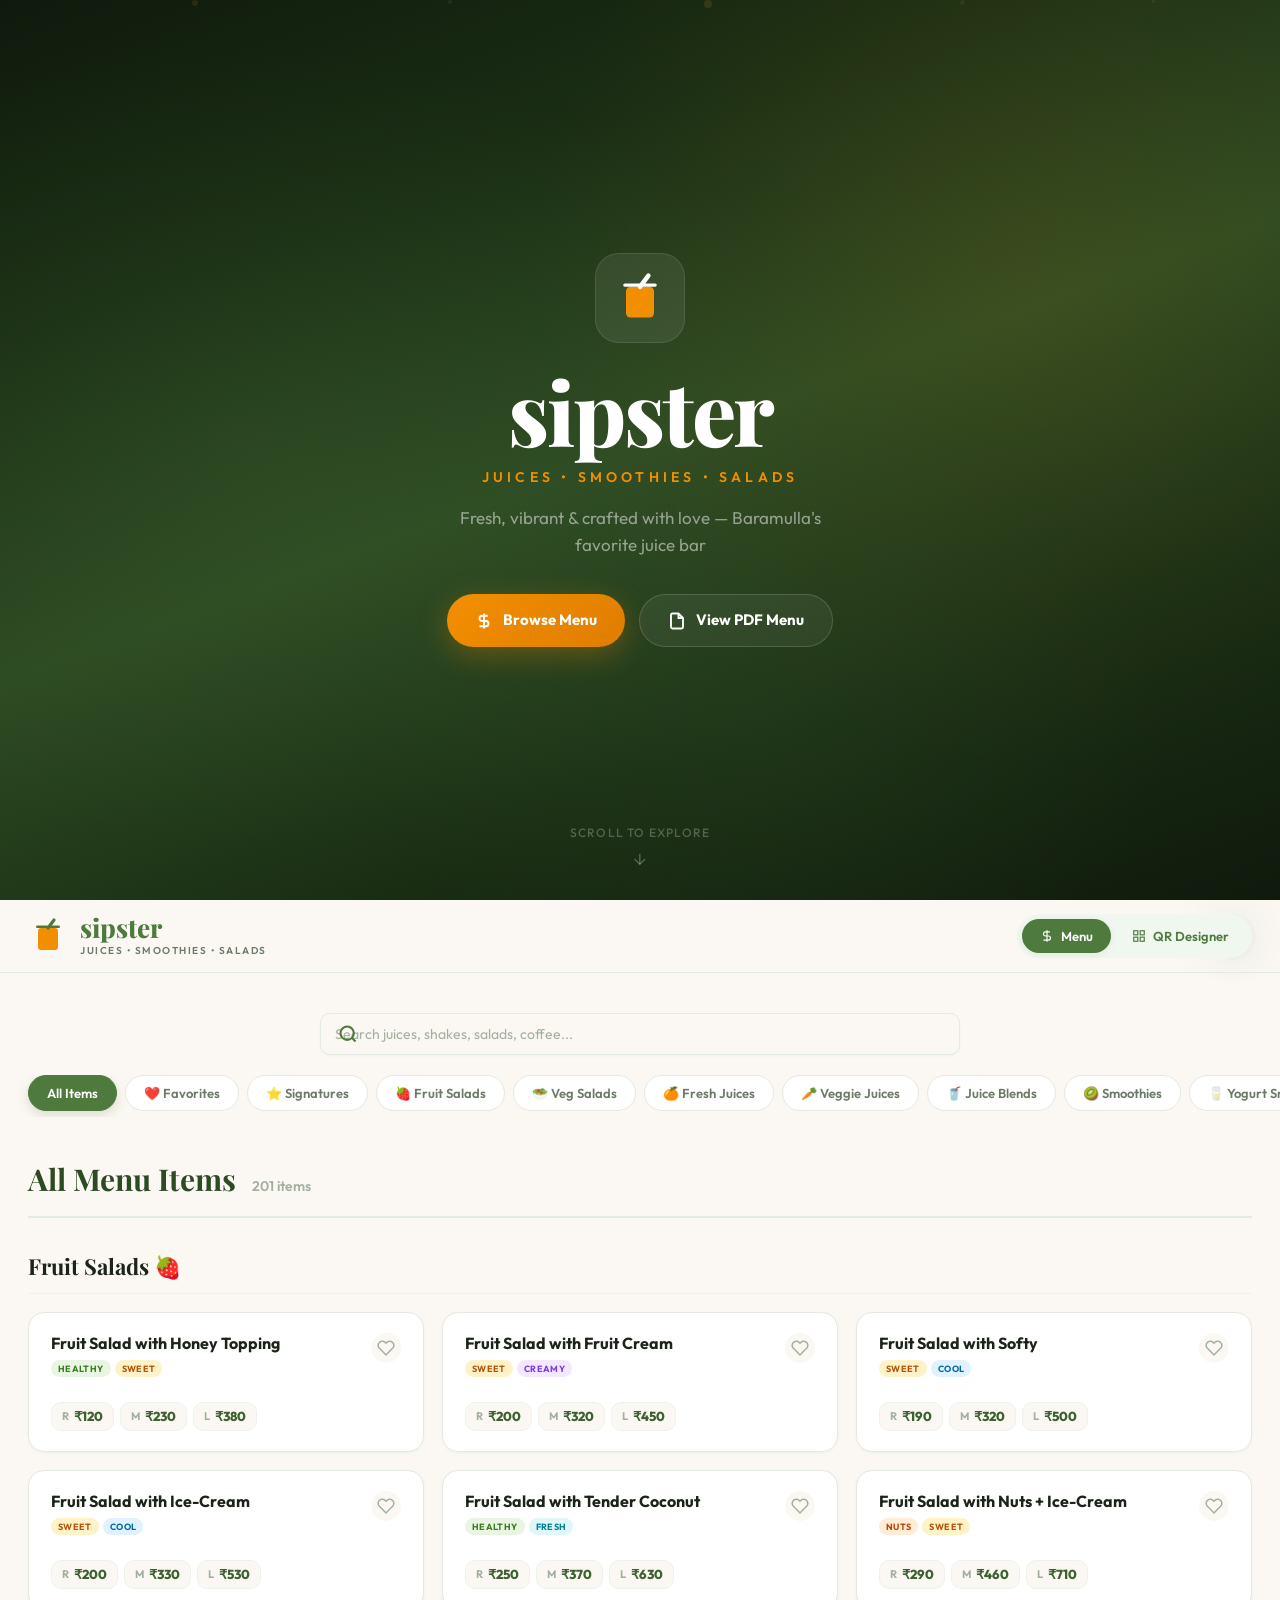
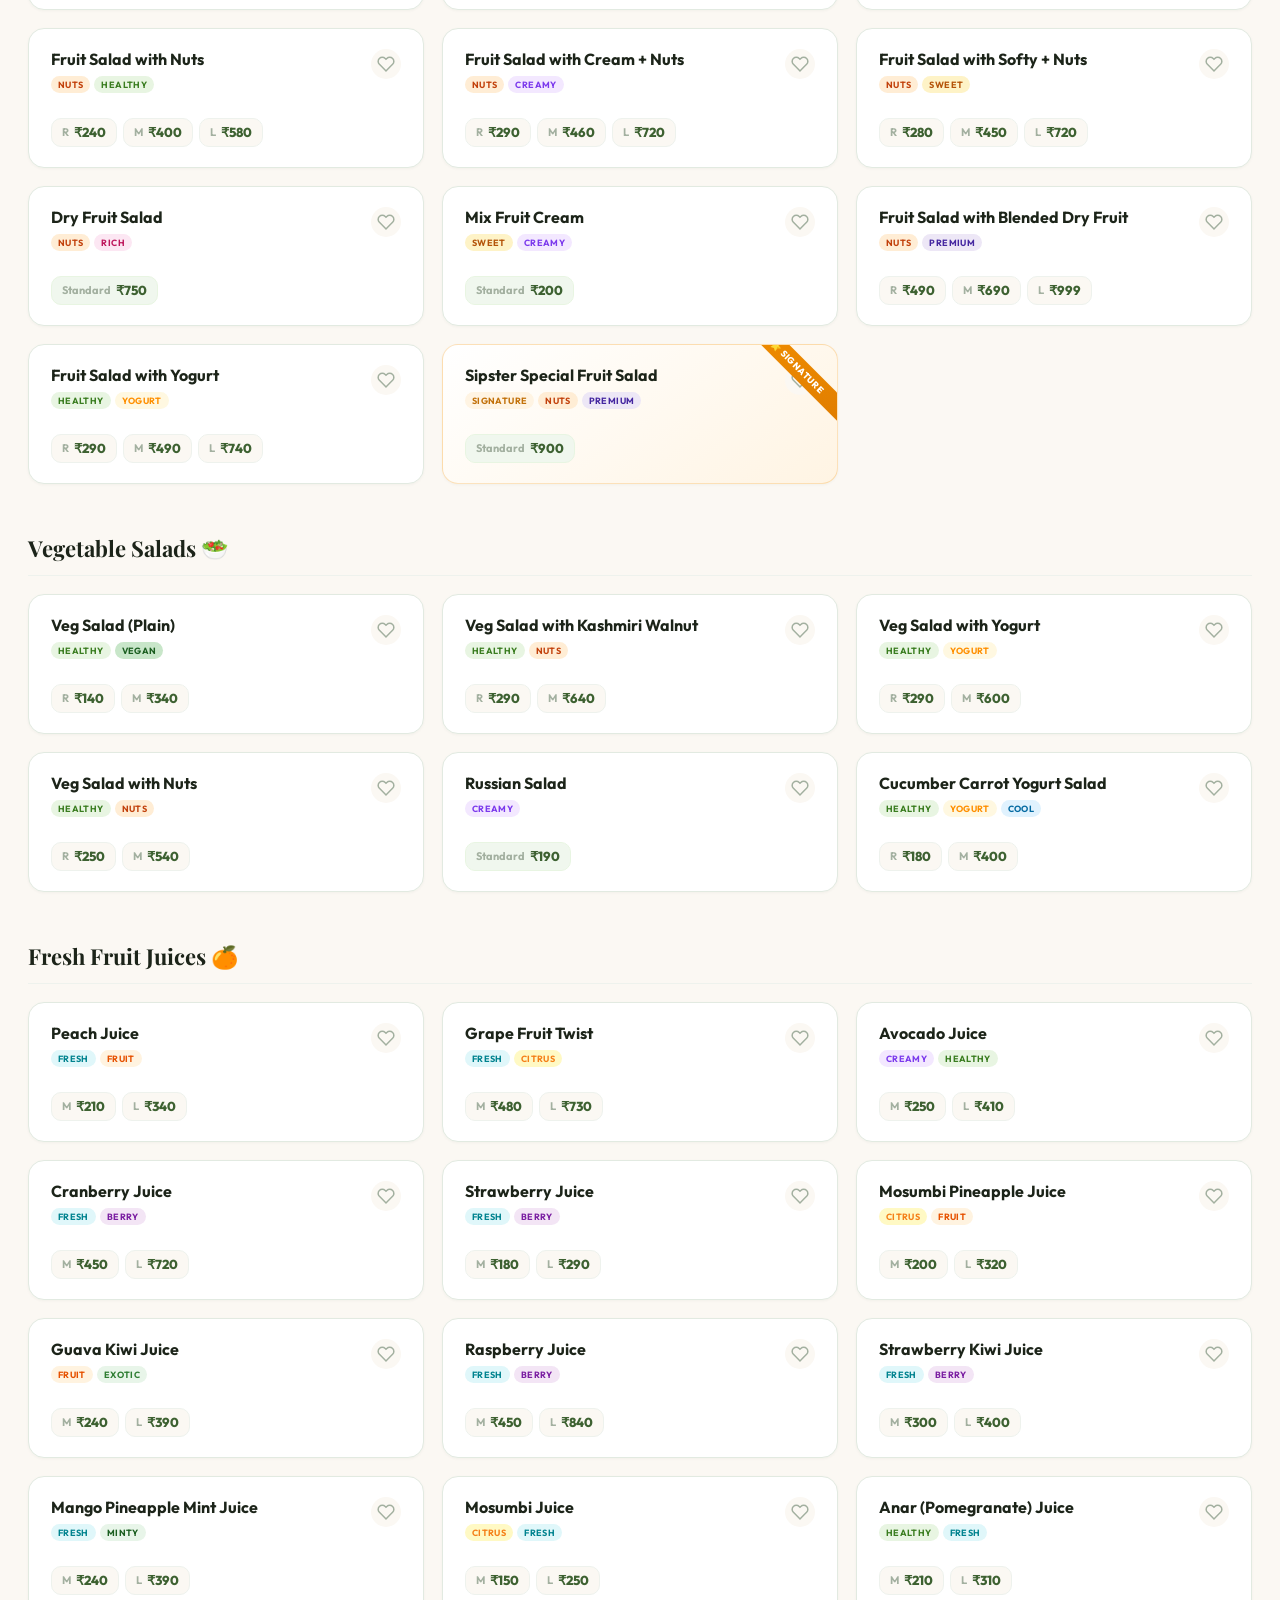
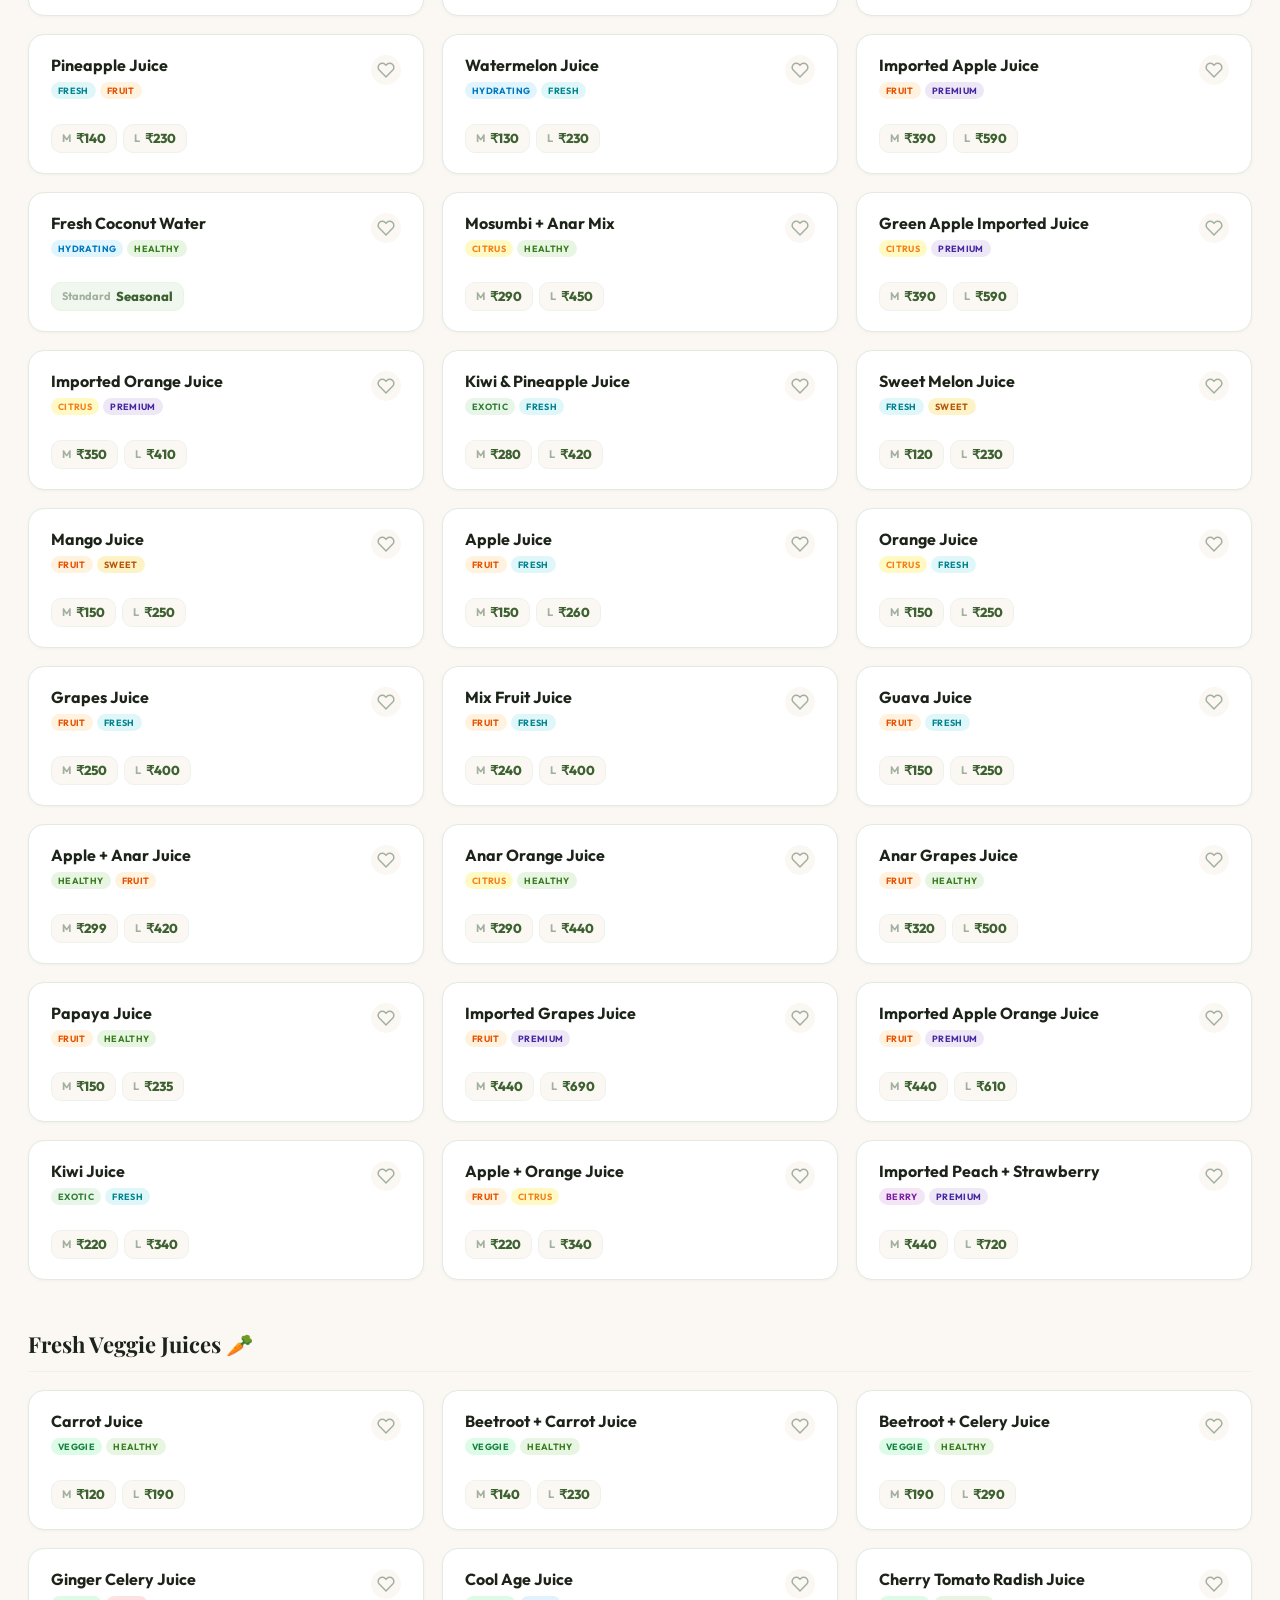
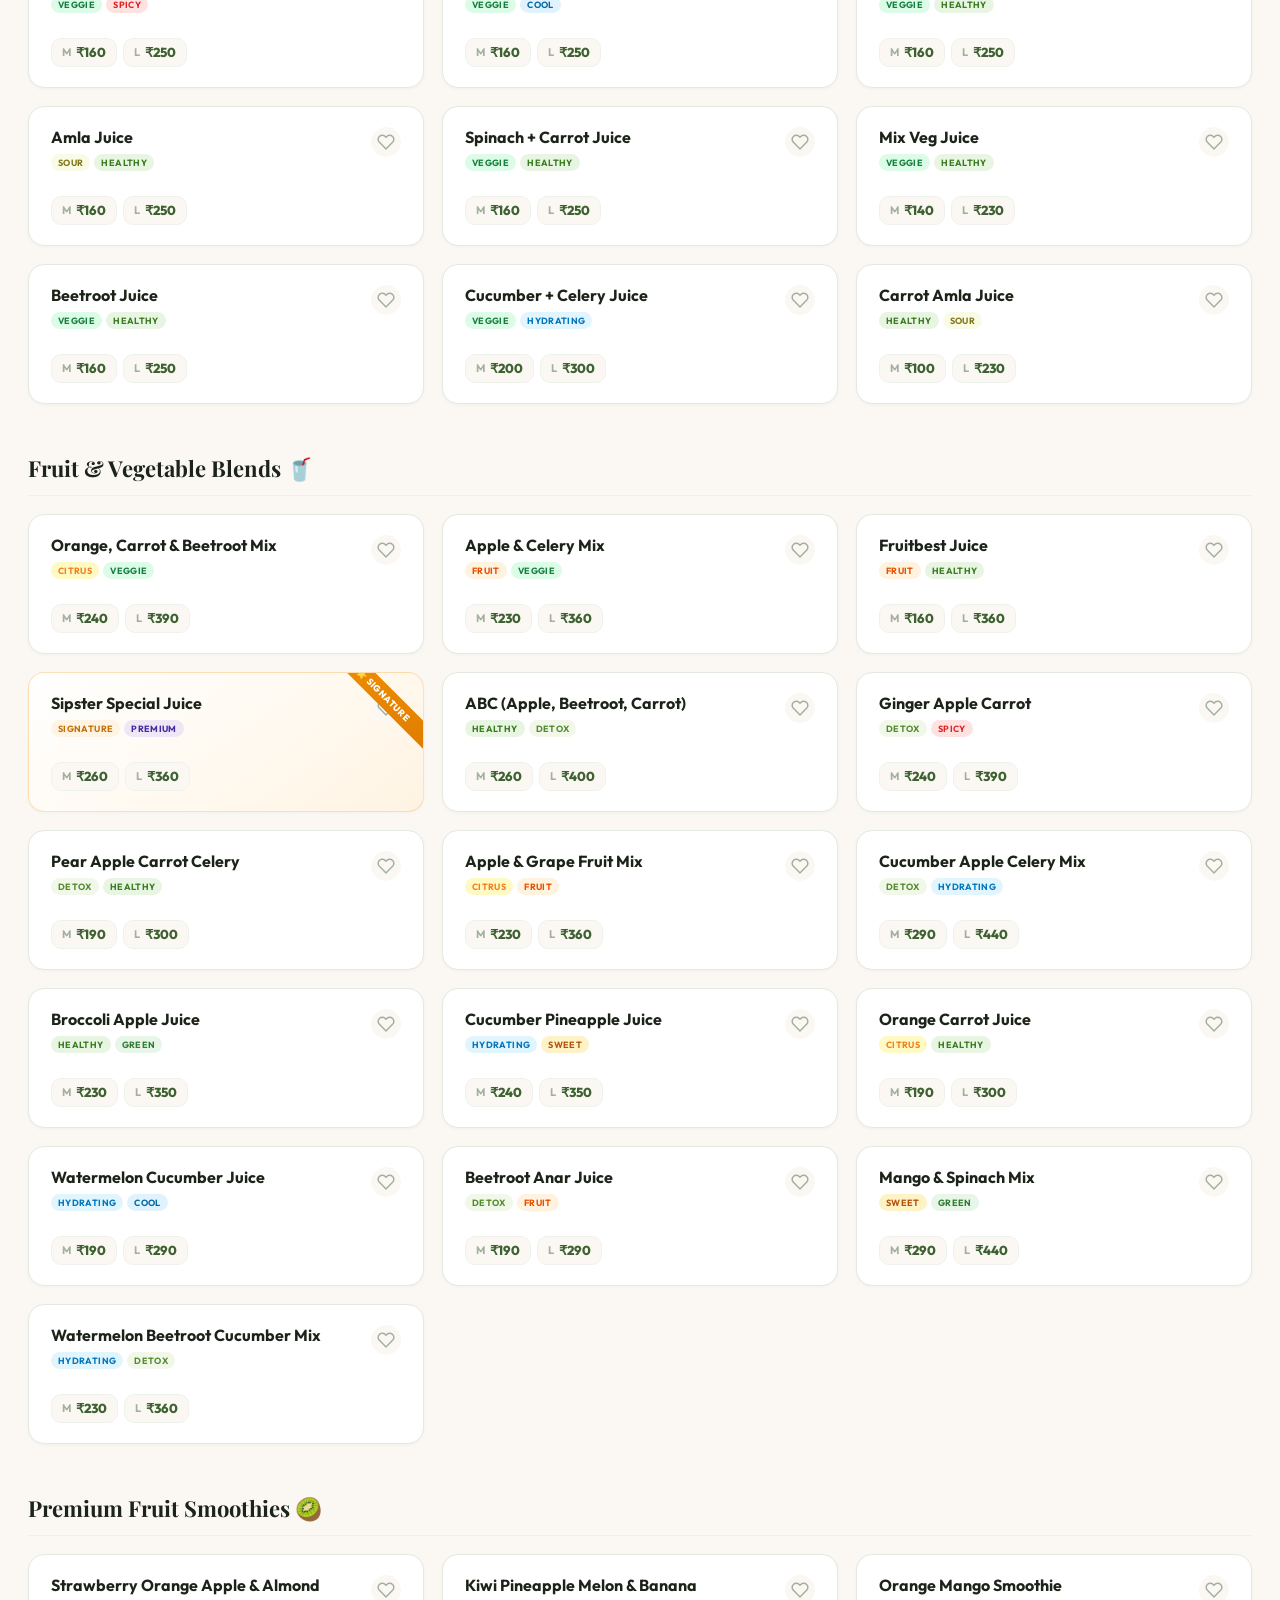
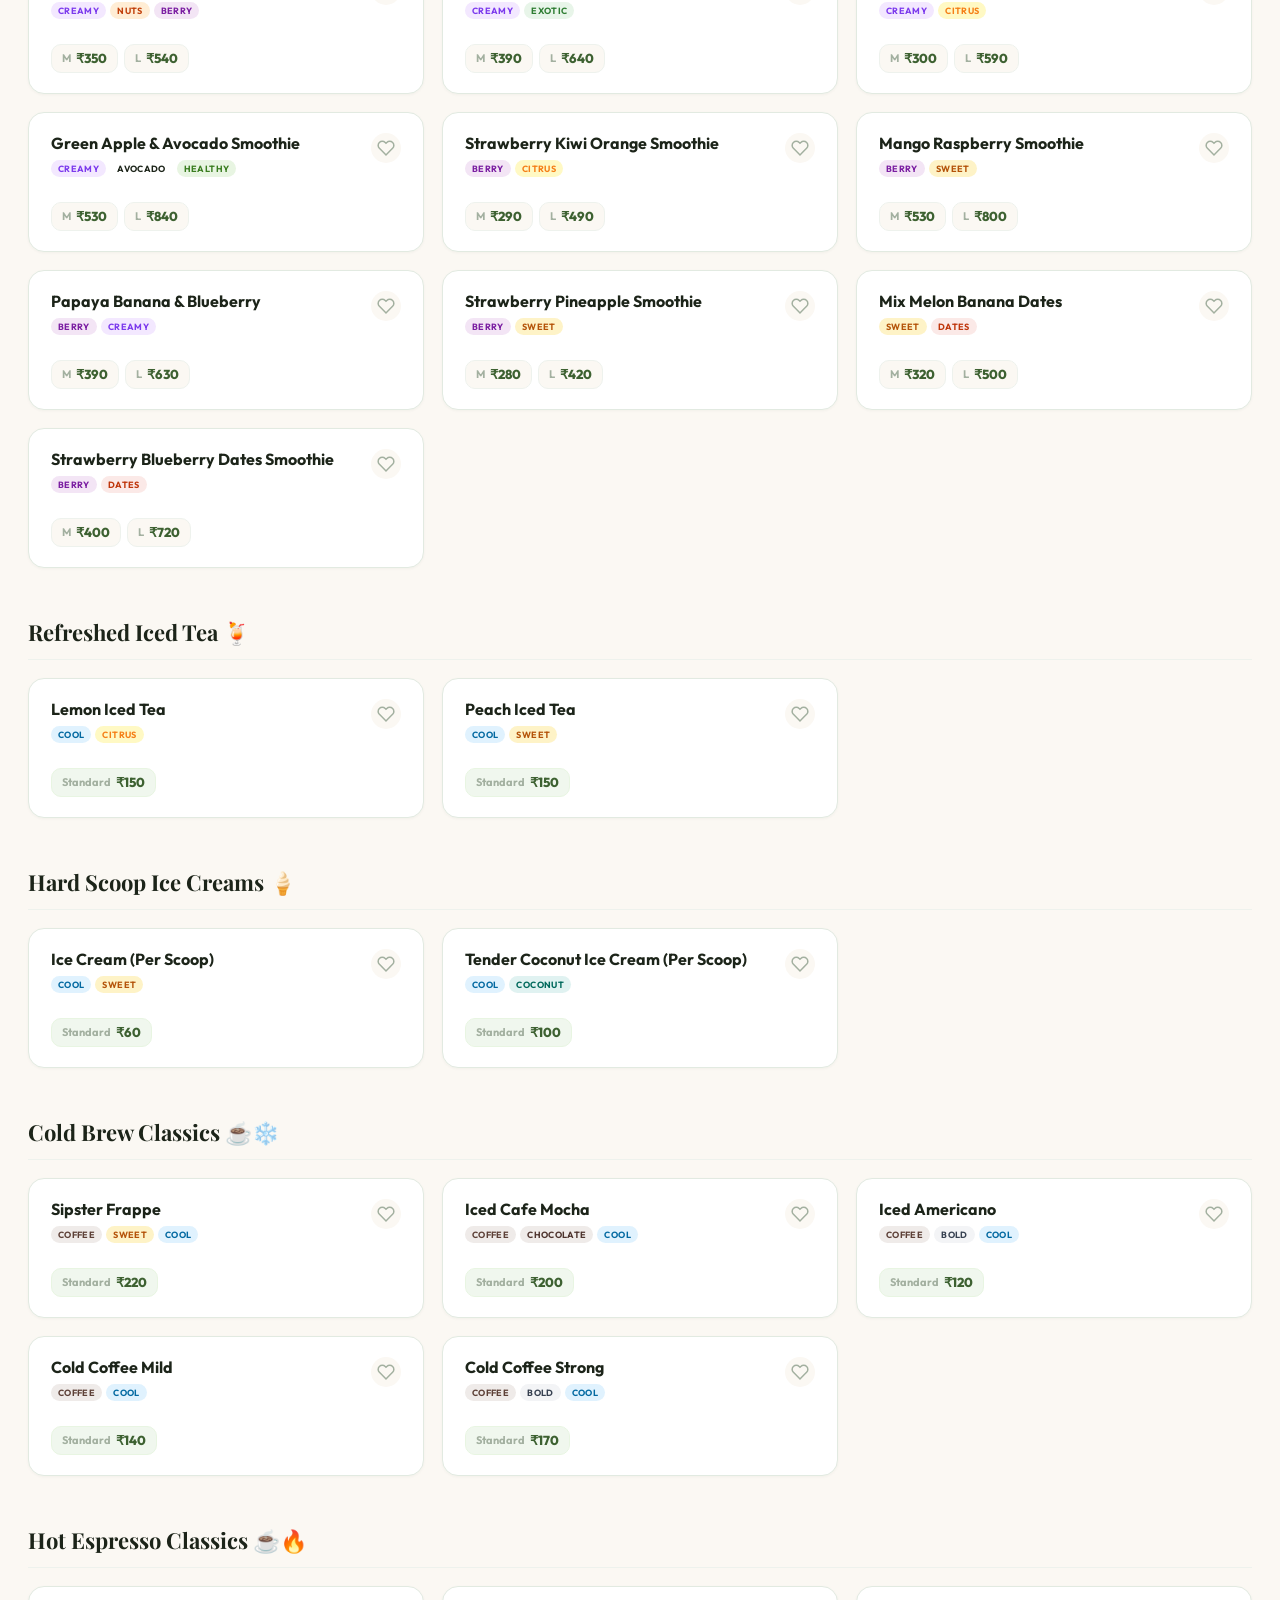
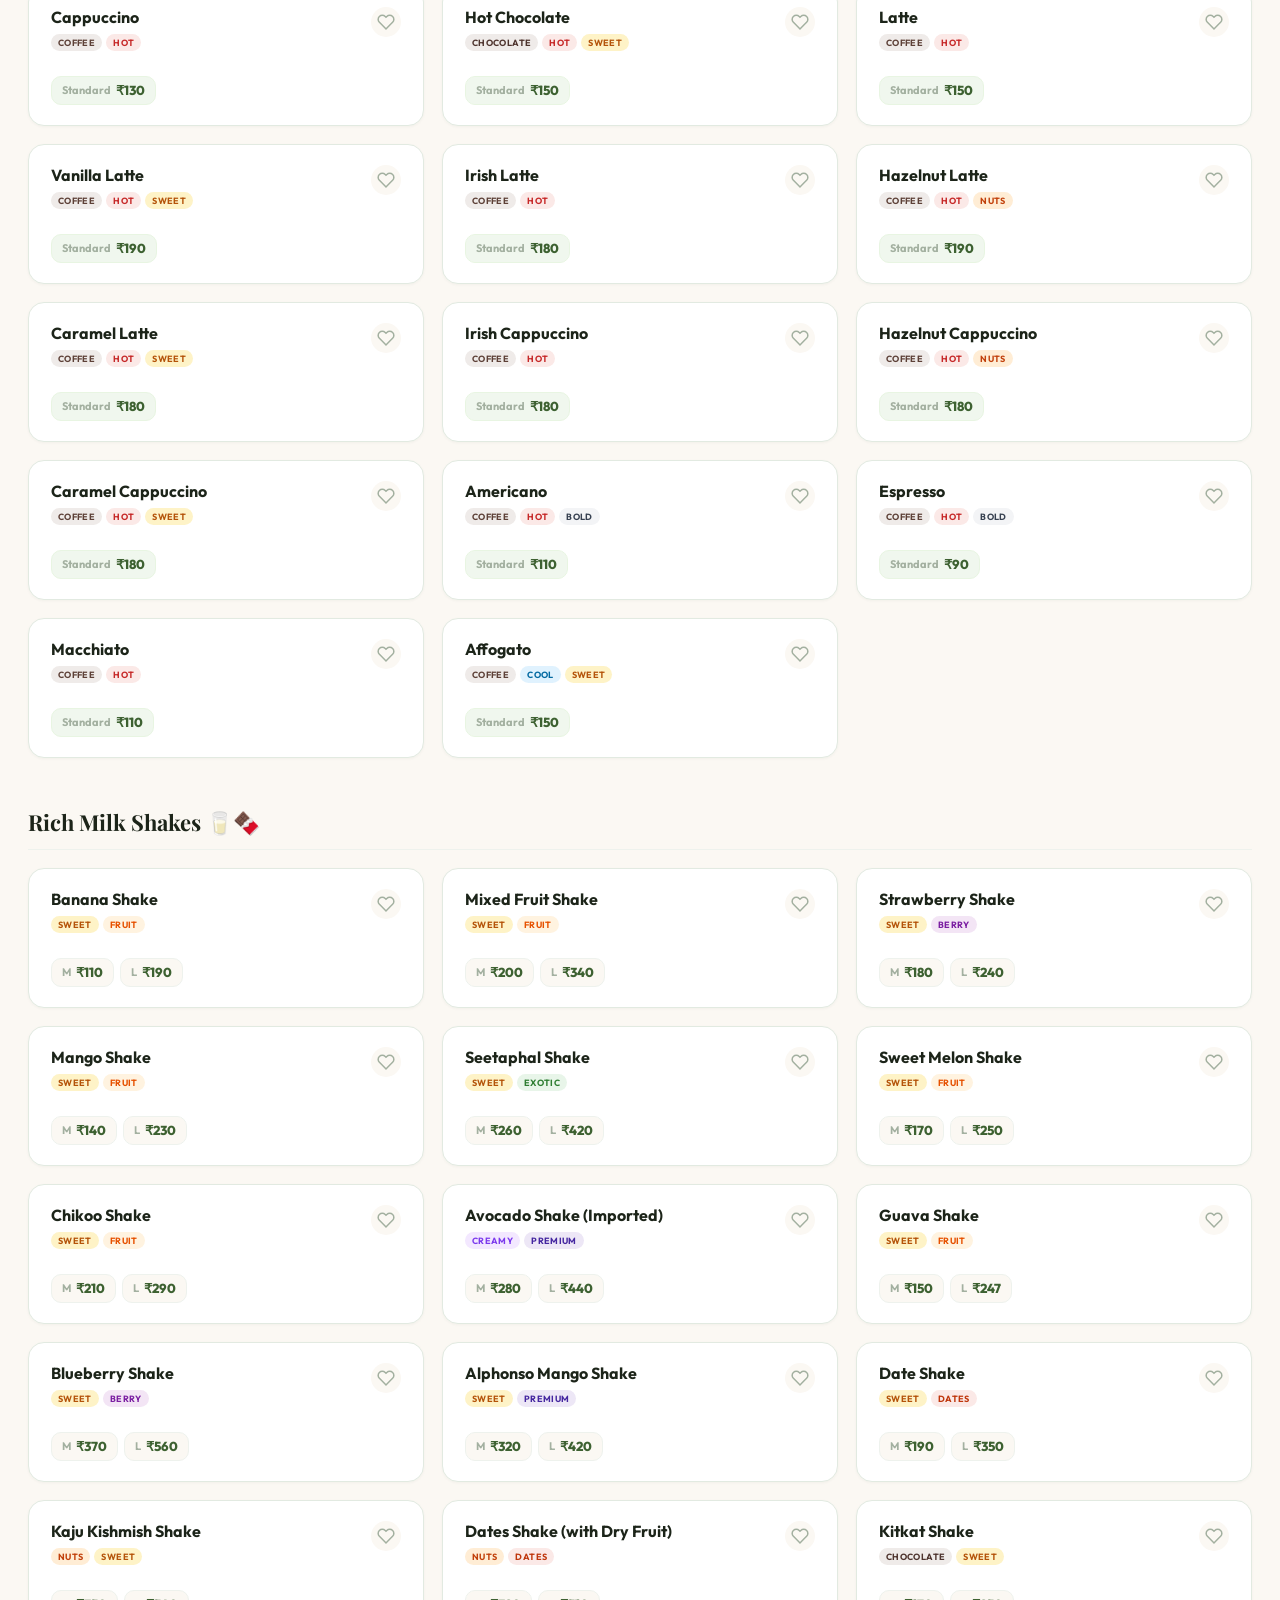
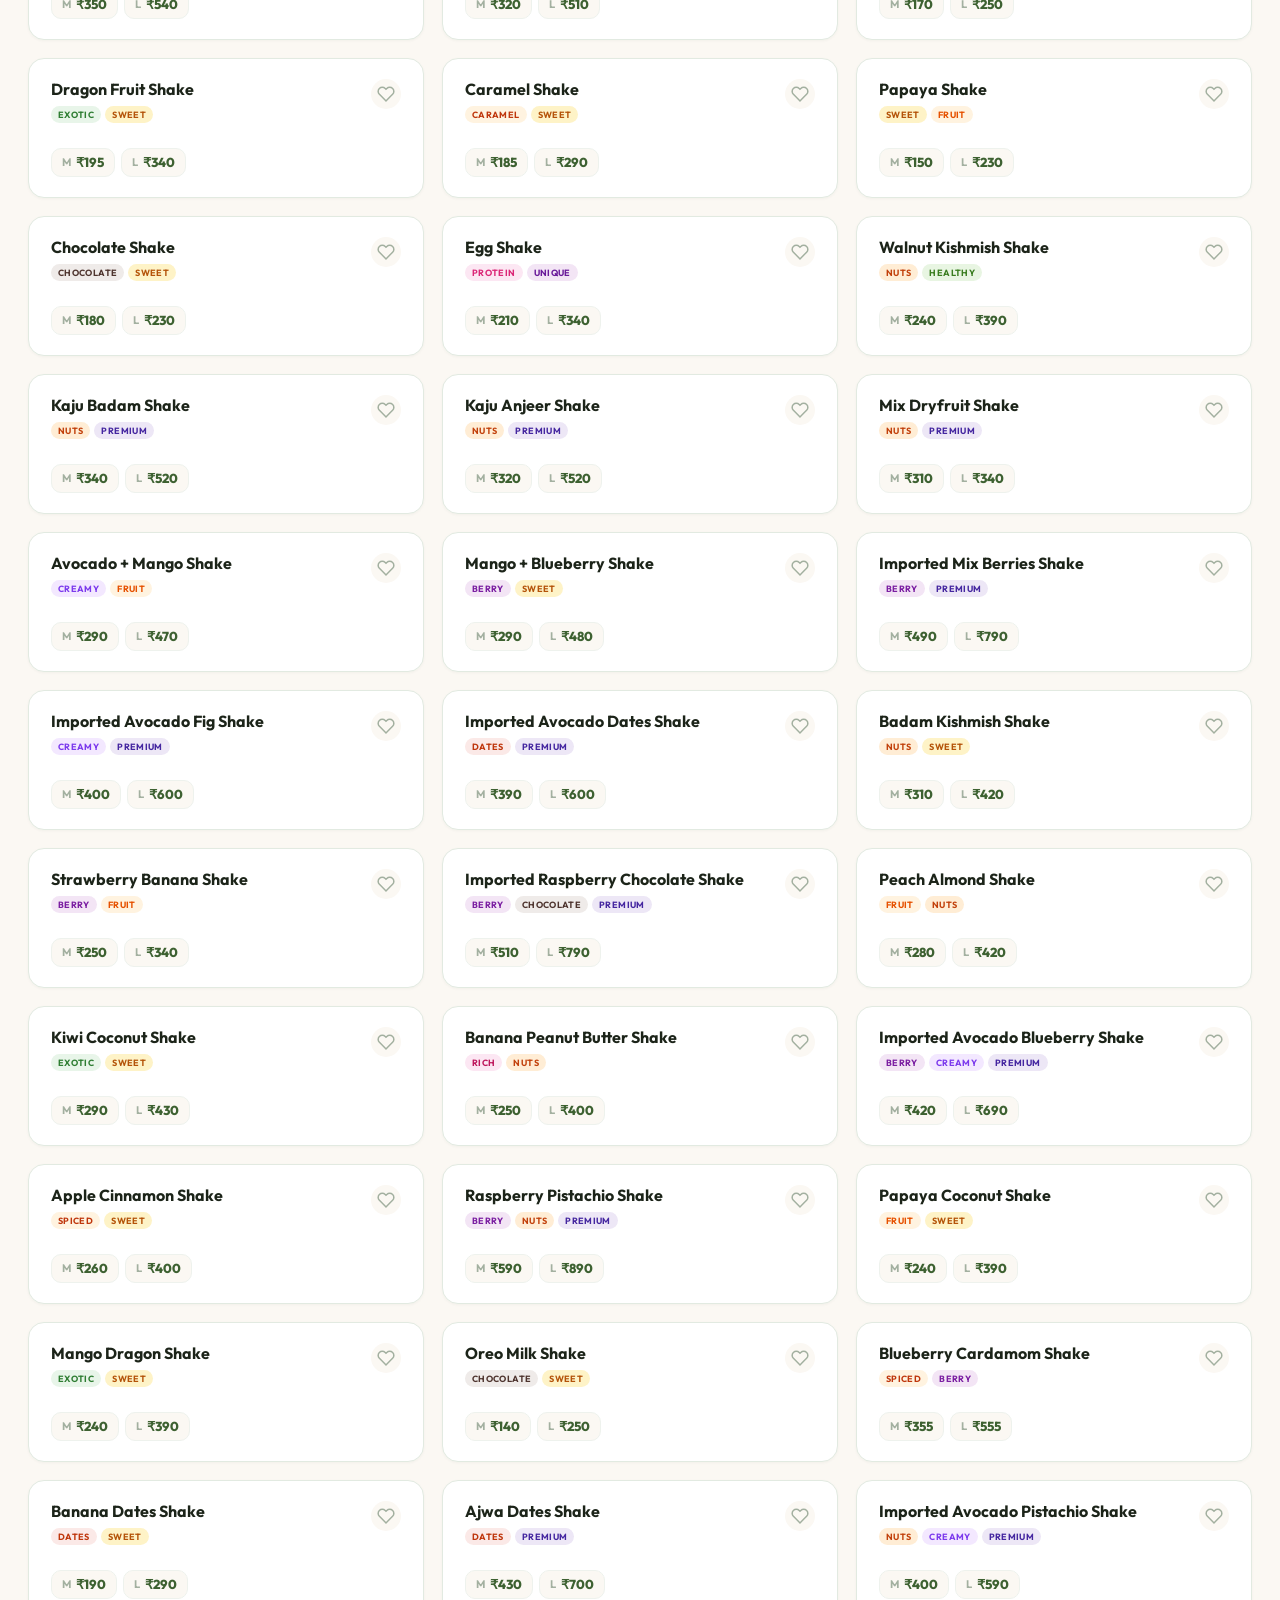
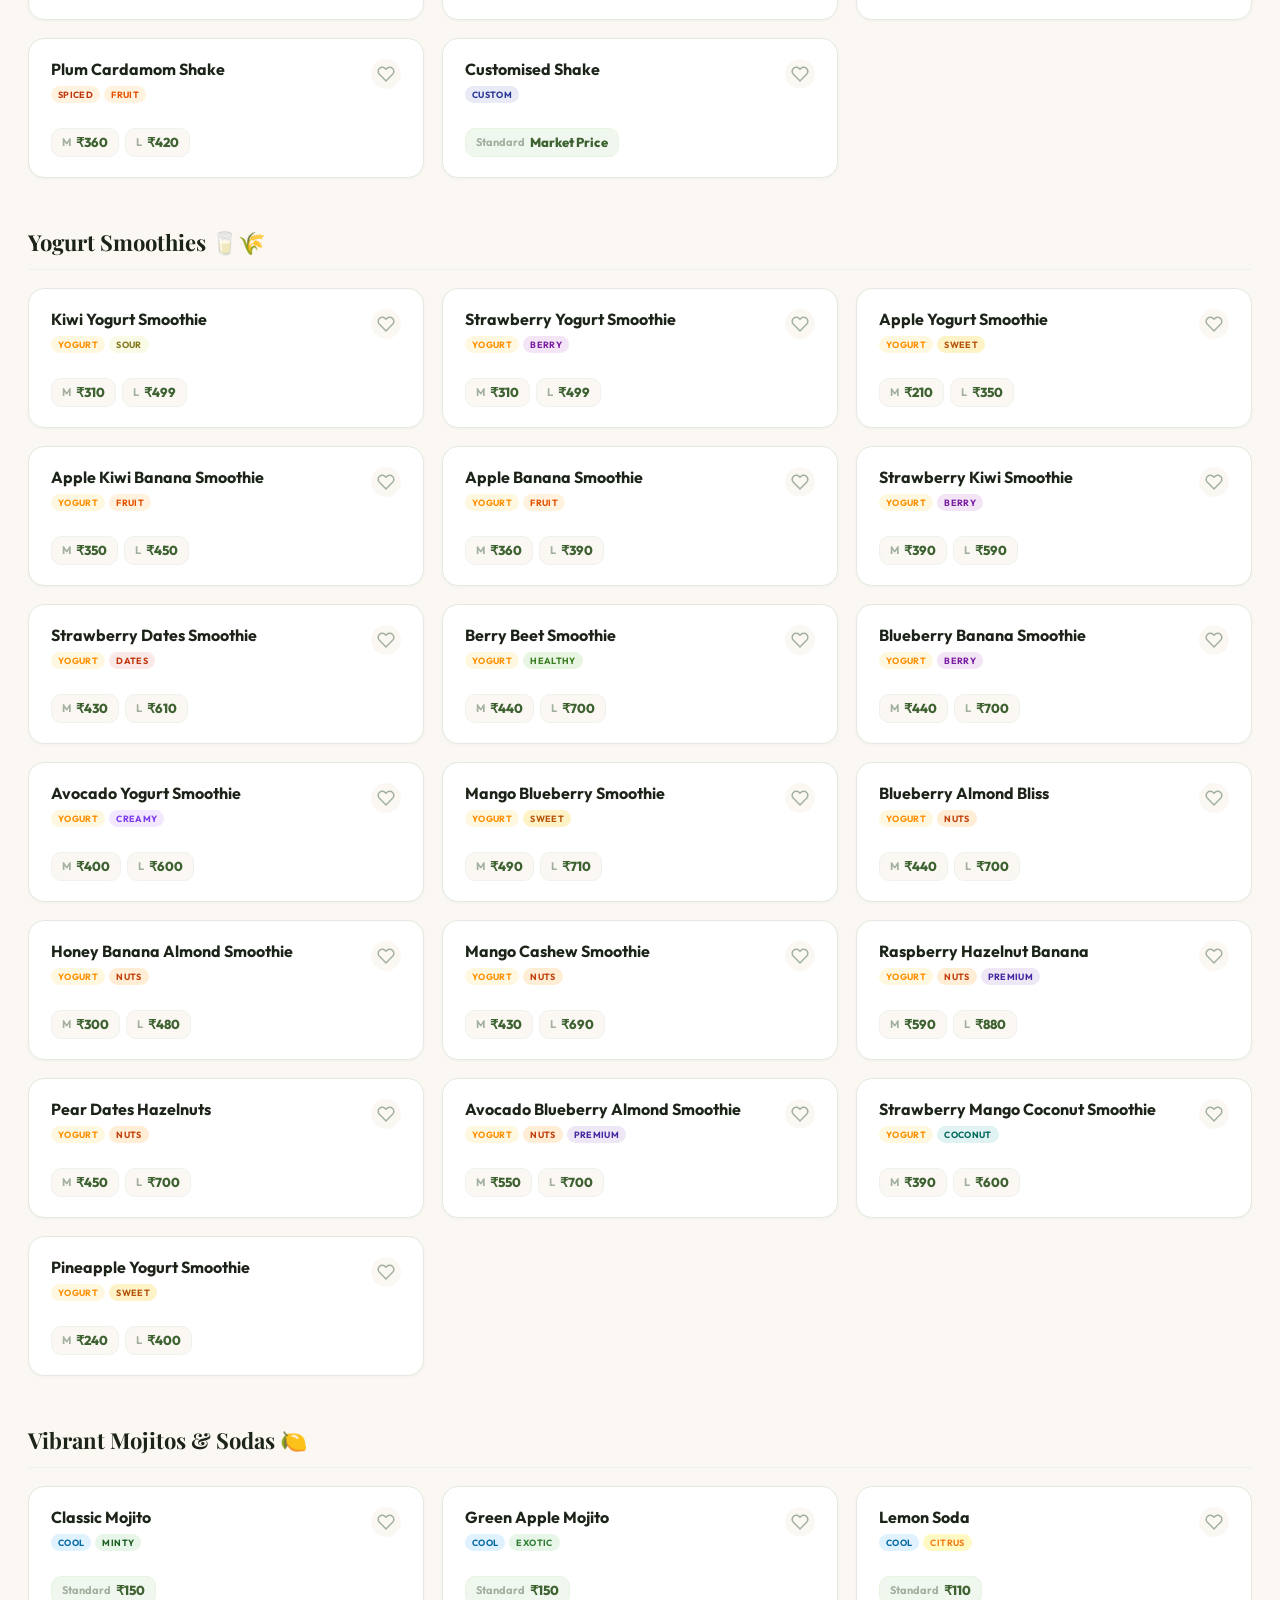
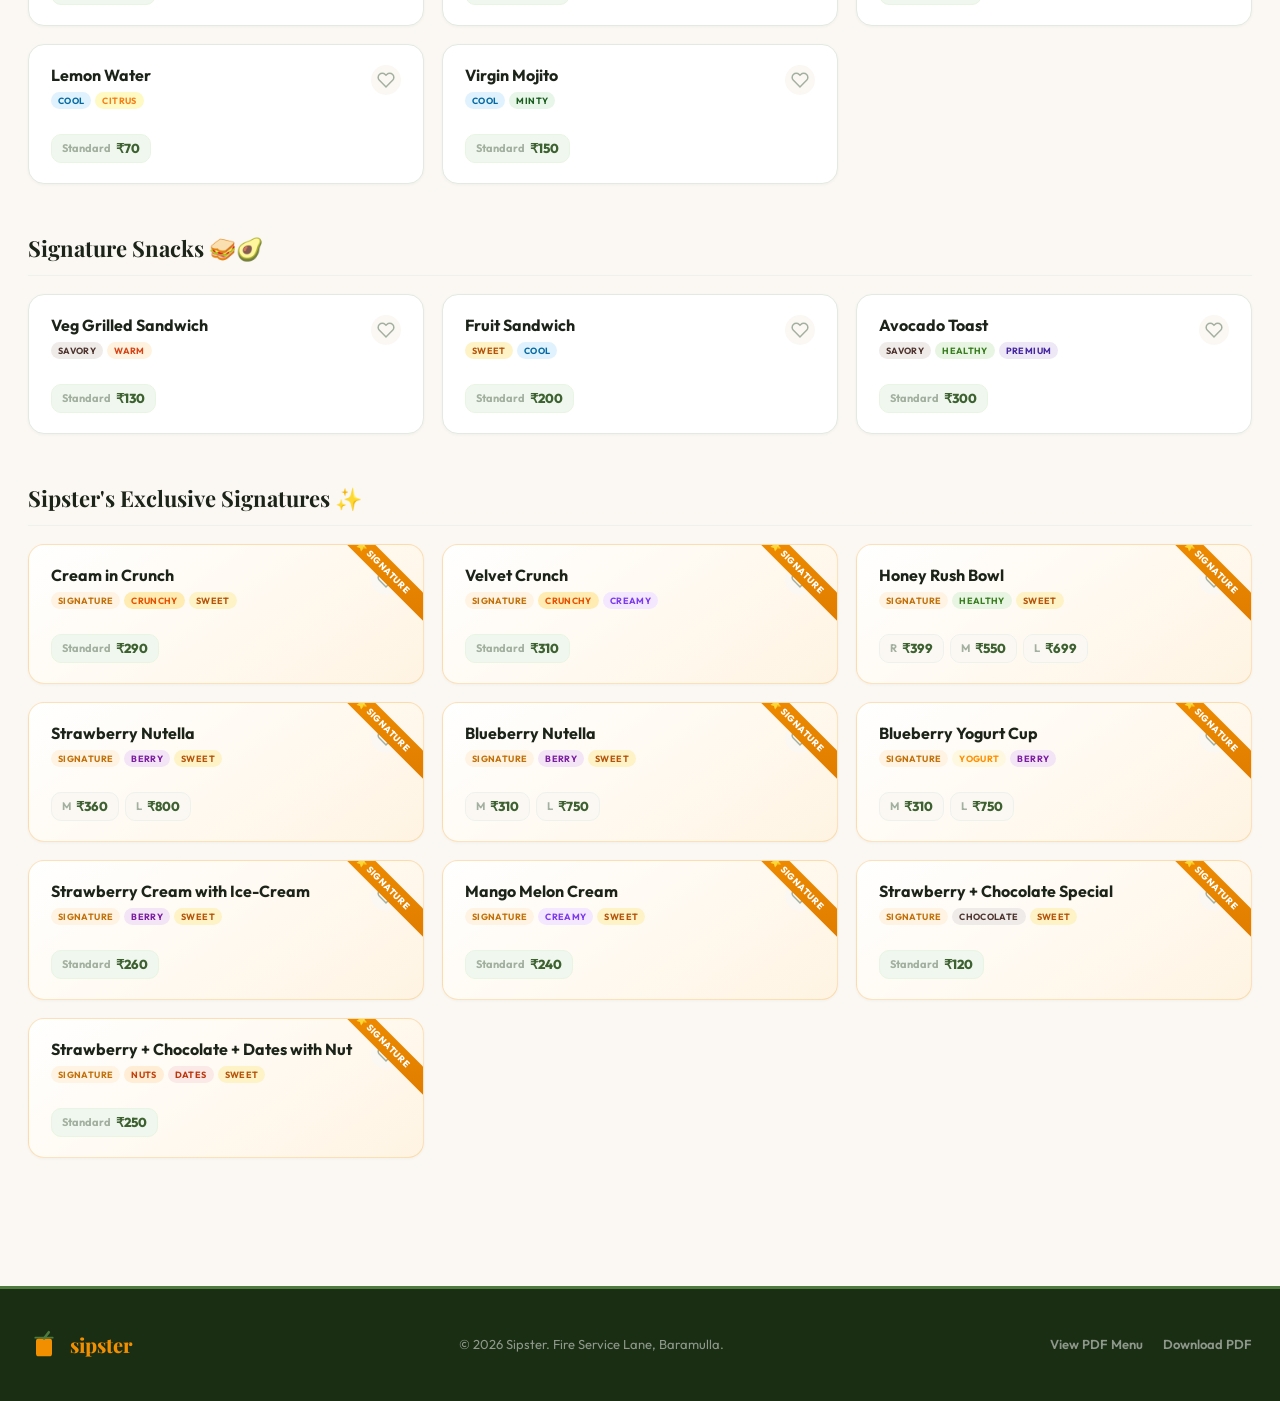
==== index.html @ 435c407d "feat: Sipster digital menu, PDF viewer & QR code flyer designer" ====
<!DOCTYPE html>
<html lang="en">
<head>
  <meta charset="UTF-8">
  <meta name="viewport" content="width=device-width, initial-scale=1.0">
  <title>Sipster — Juices • Smoothies • Salads | Baramulla</title>
  <meta name="description" content="Sipster's fresh digital menu. Discover juices, smoothies, salads, shakes, coffee and signature creations. Located at Fire Service Lane, Baramulla.">
  <link rel="icon" type="image/svg+xml" href="data:image/svg+xml,<svg xmlns='http://www.w3.org/2000/svg' viewBox='0 0 100 100'><rect x='25' y='25' width='50' height='50' rx='10' fill='%23F28F00'/><line x1='50' y1='25' x2='65' y2='10' stroke='%234E7A3E' stroke-width='8'/><rect x='20' y='21' width='60' height='6' fill='%234E7A3E'/></svg>">
  <link rel="preconnect" href="https://fonts.googleapis.com">
  <link rel="preconnect" href="https://fonts.gstatic.com" crossorigin>
  <link href="https://fonts.googleapis.com/css2?family=Outfit:wght@300;400;500;600;700;800&family=Playfair+Display:ital,wght@0,600;0,700;0,800;1,600&display=swap" rel="stylesheet">
  <link rel="stylesheet" href="styles.css">
  <script src="qrcode.min.js"></script>
</head>
<body>

  <!-- Hero Banner -->
  <section class="hero" id="hero">
    <div class="hero-overlay"></div>
    <div class="hero-particles">
      <div class="particle p1"></div>
      <div class="particle p2"></div>
      <div class="particle p3"></div>
      <div class="particle p4"></div>
      <div class="particle p5"></div>
    </div>
    <div class="hero-content">
      <div class="hero-logo">
        <svg viewBox="0 0 100 100" class="hero-svg-logo">
          <rect x="25" y="30" width="50" height="55" rx="8" fill="#F28F00" />
          <line x1="50" y1="30" x2="65" y2="10" stroke="#fff" stroke-width="8" stroke-linecap="round"/>
          <rect x="20" y="24" width="60" height="6" fill="#fff" rx="3" />
        </svg>
      </div>
      <h1 class="hero-title">sipster</h1>
      <p class="hero-tagline">Juices &bull; Smoothies &bull; Salads</p>
      <p class="hero-subtitle">Fresh, vibrant & crafted with love — Baramulla's favorite juice bar</p>
      <div class="hero-actions">
        <a href="#menu" class="hero-btn hero-btn-primary">
          <svg xmlns="http://www.w3.org/2000/svg" viewBox="0 0 24 24" fill="none" stroke="currentColor" stroke-width="2.5"><path d="M12 2v20M17 5H9.5a3.5 3.5 0 0 0 0 7h5a3.5 3.5 0 0 1 0 7H6"/></svg>
          Browse Menu
        </a>
        <a href="menu.html" class="hero-btn hero-btn-secondary">
          <svg xmlns="http://www.w3.org/2000/svg" viewBox="0 0 24 24" fill="none" stroke="currentColor" stroke-width="2.5"><path d="M14 2H6a2 2 0 0 0-2 2v16a2 2 0 0 0 2 2h12a2 2 0 0 0 2-2V8z"/><polyline points="14 2 14 8 20 8"/></svg>
          View PDF Menu
        </a>
      </div>
    </div>
    <div class="hero-scroll-indicator">
      <span>Scroll to explore</span>
      <svg xmlns="http://www.w3.org/2000/svg" viewBox="0 0 24 24" fill="none" stroke="currentColor" stroke-width="2"><line x1="12" y1="5" x2="12" y2="19"></line><polyline points="19 12 12 19 5 12"></polyline></svg>
    </div>
  </section>

  <!-- Sticky Navigation Header -->
  <header class="app-header" id="app-header">
    <div class="header-container">
      <div class="brand-logo" id="logo-trigger">
        <div class="logo-icon">
          <svg viewBox="0 0 100 100" class="svg-logo">
            <rect x="25" y="30" width="50" height="55" rx="8" fill="#F28F00" />
            <line x1="50" y1="30" x2="65" y2="10" stroke="#4E7A3E" stroke-width="8" stroke-linecap="round"/>
            <rect x="20" y="24" width="60" height="6" fill="#4E7A3E" rx="3" />
          </svg>
        </div>
        <div class="brand-text">
          <h2 class="brand-title">sipster</h2>
          <p class="tagline">Juices • Smoothies • Salads</p>
        </div>
      </div>
      <nav class="view-navigation">
        <button id="tab-menu" class="nav-tab active">
          <svg xmlns="http://www.w3.org/2000/svg" viewBox="0 0 24 24" fill="none" stroke="currentColor" stroke-width="2" class="tab-icon"><path d="M12 2v20M17 5H9.5a3.5 3.5 0 0 0 0 7h5a3.5 3.5 0 0 1 0 7H6"/></svg>
          Menu
        </button>
        <button id="tab-qr" class="nav-tab">
          <svg xmlns="http://www.w3.org/2000/svg" viewBox="0 0 24 24" fill="none" stroke="currentColor" stroke-width="2" class="tab-icon"><rect x="3" y="3" width="7" height="7"></rect><rect x="14" y="3" width="7" height="7"></rect><rect x="14" y="14" width="7" height="7"></rect><rect x="3" y="14" width="7" height="7"></rect></svg>
          QR Designer
        </button>
      </nav>
    </div>
  </header>

  <main class="main-content" id="menu">
    <!-- VIEW 1: Digital Menu -->
    <section id="view-menu" class="content-view">
      <div class="filter-shelf">
        <div class="search-box-wrapper">
          <svg class="search-icon" xmlns="http://www.w3.org/2000/svg" viewBox="0 0 24 24" fill="none" stroke="currentColor" stroke-width="2.5"><circle cx="11" cy="11" r="8"></circle><line x1="21" y1="21" x2="16.65" y2="16.65"></line></svg>
          <input type="text" id="search-menu" placeholder="Search juices, shakes, salads, coffee..." aria-label="Search menu items">
        </div>
        <div class="category-scrollbar">
          <div class="category-pills-container">
            <button class="category-pill active" data-cat="all">All Items</button>
            <button class="category-pill" data-cat="favorites">❤️ Favorites</button>
            <button class="category-pill" data-cat="signatures">⭐ Signatures</button>
            <button class="category-pill" data-cat="fruit-salads">🍓 Fruit Salads</button>
            <button class="category-pill" data-cat="vegetable-salads">🥗 Veg Salads</button>
            <button class="category-pill" data-cat="fresh-juices">🍊 Fresh Juices</button>
            <button class="category-pill" data-cat="vegetable-juices">🥕 Veggie Juices</button>
            <button class="category-pill" data-cat="mixed-juices">🥤 Juice Blends</button>
            <button class="category-pill" data-cat="smoothies">🥝 Smoothies</button>
            <button class="category-pill" data-cat="yogurt-smoothies">🥛 Yogurt Smoothies</button>
            <button class="category-pill" data-cat="shakes">🍫 Shakes</button>
            <button class="category-pill" data-cat="iced-teas">🍹 Iced Tea</button>
            <button class="category-pill" data-cat="cold-classics">☕ Cold Coffee</button>
            <button class="category-pill" data-cat="hot-classics">🔥 Hot Coffee</button>
            <button class="category-pill" data-cat="mojitos">🍋 Lemonades</button>
            <button class="category-pill" data-cat="ice-creams">🍦 Ice Cream</button>
            <button class="category-pill" data-cat="snacks">🥪 Snacks</button>
          </div>
        </div>
      </div>
      <div class="menu-view-header">
        <h2 id="menu-list-heading">All Menu Items</h2>
        <span class="menu-count" id="menu-count"></span>
      </div>
      <div id="menu-items-container" class="menu-items-container"></div>
    </section>

    <!-- VIEW 2: QR Code & Flyer Designer -->
    <section id="view-qr" class="content-view hidden-view">
      <div class="admin-grid">
        <div class="admin-panel control-panel">
          <div class="panel-header">
            <h3>QR Code & Flyer Designer</h3>
            <p>Design your print-ready QR code table standee for Sipster.</p>
          </div>
          <form id="qr-customizer-form" class="customizer-form" onsubmit="event.preventDefault();">
            <div class="form-group">
              <label for="qr-url">Scan Destination URL</label>
              <input type="url" id="qr-url" value="https://abrarlarah.github.io/sipster/menu.html" placeholder="https://yoursite.com/menu">
              <small class="form-hint">This URL opens when customers scan the QR code. Points to your hosted PDF viewer.</small>
            </div>
            <div class="form-row">
              <div class="form-group half-width">
                <label for="qr-fg-color">QR Color</label>
                <div class="color-picker-wrapper">
                  <input type="color" id="qr-fg-color" value="#4E7A3E">
                  <span class="color-text">Brand Green</span>
                </div>
              </div>
              <div class="form-group half-width">
                <label for="qr-bg-color">QR Background</label>
                <div class="color-picker-wrapper">
                  <input type="color" id="qr-bg-color" value="#FFFFFF">
                  <span class="color-text">White</span>
                </div>
              </div>
            </div>
            <div class="form-group">
              <label for="qr-text">Call to Action Text</label>
              <input type="text" id="qr-text" value="SCAN FOR MENU" placeholder="e.g. SCAN ME">
            </div>
            <div class="form-row">
              <div class="form-group half-width">
                <label for="qr-text-color">Text Color</label>
                <div class="color-picker-wrapper">
                  <input type="color" id="qr-text-color" value="#4E7A3E">
                </div>
              </div>
              <div class="form-group half-width">
                <label for="qr-border-color">Border Color</label>
                <div class="color-picker-wrapper">
                  <input type="color" id="qr-border-color" value="#4E7A3E">
                </div>
              </div>
            </div>
            <div class="form-row">
              <div class="form-group half-width">
                <label for="flyer-layout">Layout</label>
                <select id="flyer-layout">
                  <option value="portrait-stand" selected>Portrait Stand</option>
                  <option value="square-sticker">Square Sticker</option>
                </select>
              </div>
              <div class="form-group half-width">
                <label for="table-number">Table No.</label>
                <input type="text" id="table-number" placeholder="e.g. 12">
              </div>
            </div>
            <div class="form-checkbox">
              <input type="checkbox" id="show-logo" checked>
              <label for="show-logo">Show Sipster logo in QR center</label>
            </div>
            <div class="form-actions">
              <button type="button" id="download-qr-only" class="btn btn-secondary">
                <svg xmlns="http://www.w3.org/2000/svg" viewBox="0 0 24 24" fill="none" stroke="currentColor" stroke-width="2" class="btn-icon"><path d="M21 15v4a2 2 0 0 1-2 2H5a2 2 0 0 1-2-2v-4M7 10l5 5 5-5M12 15V3"/></svg>
                Download QR Only
              </button>
              <button type="button" id="download-flyer" class="btn btn-primary">
                <svg xmlns="http://www.w3.org/2000/svg" viewBox="0 0 24 24" fill="none" stroke="currentColor" stroke-width="2" class="btn-icon"><path d="M21 15v4a2 2 0 0 1-2 2H5a2 2 0 0 1-2-2v-4M7 10l5 5 5-5M12 15V3"/></svg>
                Download Table Flyer
              </button>
            </div>
          </form>
        </div>
        <div class="admin-panel preview-panel">
          <div class="panel-header">
            <h3>Print Preview</h3>
            <p>Live high-resolution canvas render of your table flyer.</p>
          </div>
          <div class="canvas-scroll-container">
            <div class="canvas-shadow-wrapper">
              <canvas id="flyer-preview-canvas" width="600" height="850"></canvas>
            </div>
          </div>
        </div>
      </div>
    </section>
  </main>

  <footer class="app-footer">
    <div class="footer-container">
      <div class="footer-brand">
        <svg viewBox="0 0 100 100" class="footer-logo">
          <rect x="25" y="30" width="50" height="55" rx="8" fill="#F28F00" />
          <line x1="50" y1="30" x2="65" y2="10" stroke="#4E7A3E" stroke-width="8" stroke-linecap="round"/>
          <rect x="20" y="24" width="60" height="6" fill="#4E7A3E" rx="3" />
        </svg>
        <span class="footer-brand-name">sipster</span>
      </div>
      <p class="copyright">&copy; 2026 Sipster. Fire Service Lane, Baramulla.</p>
      <div class="footer-links">
        <a href="menu.html">View PDF Menu</a>
        <a href="sipster%20menu.pdf" download>Download PDF</a>
      </div>
    </div>
  </footer>

  <button id="back-to-top" class="back-to-top-btn" aria-label="Scroll to Top">
    <svg xmlns="http://www.w3.org/2000/svg" viewBox="0 0 24 24" fill="none" stroke="currentColor" stroke-width="2.5"><line x1="12" y1="19" x2="12" y2="5"></line><polyline points="5 12 12 5 19 12"></polyline></svg>
  </button>

  <script src="app.js"></script>
</body>
</html>
---- styles.css ----
/* ============================================
   SIPSTER — Premium Digital Menu Stylesheet
   ============================================ */

/* --- Design Tokens --- */
:root {
  --green-900: #1a2e14;
  --green-800: #2d4a22;
  --green-700: #3d6131;
  --green-600: #4E7A3E;
  --green-500: #5f9449;
  --green-400: #7bb066;
  --green-100: #E8F5E2;
  --green-50: #F0F7EE;

  --orange-500: #F28F00;
  --orange-400: #FFAB2E;
  --orange-100: #FFF4E3;

  --cream: #FBF8F3;
  --white: #FFFFFF;

  --text-900: #1C2419;
  --text-700: #3A4A37;
  --text-500: #6B7B68;
  --text-300: #A3B0A0;
  --text-100: #D4DDD2;

  --border: #E2EAE1;
  --border-light: #EEF2ED;

  --font-sans: 'Outfit', -apple-system, BlinkMacSystemFont, sans-serif;
  --font-serif: 'Playfair Display', Georgia, serif;

  --radius-sm: 10px;
  --radius-md: 16px;
  --radius-lg: 24px;
  --radius-xl: 32px;
  --radius-pill: 9999px;

  --shadow-xs: 0 1px 3px rgba(30, 46, 20, 0.04);
  --shadow-sm: 0 2px 8px rgba(30, 46, 20, 0.06);
  --shadow-md: 0 8px 24px rgba(30, 46, 20, 0.08);
  --shadow-lg: 0 16px 48px rgba(30, 46, 20, 0.12);
  --shadow-xl: 0 24px 64px rgba(30, 46, 20, 0.16);

  --ease: cubic-bezier(0.4, 0, 0.2, 1);
  --ease-bounce: cubic-bezier(0.175, 0.885, 0.32, 1.275);
}

/* --- Reset --- */
*, *::before, *::after { box-sizing: border-box; margin: 0; padding: 0; }

html { scroll-behavior: smooth; }

body {
  font-family: var(--font-sans);
  background-color: var(--cream);
  color: var(--text-900);
  line-height: 1.5;
  -webkit-font-smoothing: antialiased;
  -moz-osx-font-smoothing: grayscale;
  overflow-x: hidden;
}

/* ==========================================
   HERO SECTION
   ========================================== */

.hero {
  position: relative;
  min-height: 100vh;
  display: flex;
  flex-direction: column;
  align-items: center;
  justify-content: center;
  background: linear-gradient(160deg, #0f1a0c 0%, #1a2e14 25%, #2d4a22 50%, #1a2e14 75%, #0f1a0c 100%);
  overflow: hidden;
}

.hero-overlay {
  position: absolute;
  inset: 0;
  background: 
    radial-gradient(ellipse 600px 400px at 20% 50%, rgba(78, 122, 62, 0.15), transparent),
    radial-gradient(ellipse 500px 500px at 80% 30%, rgba(242, 143, 0, 0.08), transparent),
    radial-gradient(ellipse 400px 300px at 60% 80%, rgba(78, 122, 62, 0.1), transparent);
  pointer-events: none;
}

/* Floating particles */
.hero-particles { position: absolute; inset: 0; pointer-events: none; overflow: hidden; }

.particle {
  position: absolute;
  border-radius: 50%;
  opacity: 0.12;
  animation: floatUp linear infinite;
}

.p1 { width: 6px; height: 6px; background: var(--orange-500); left: 15%; animation-duration: 18s; animation-delay: 0s; }
.p2 { width: 4px; height: 4px; background: var(--green-400); left: 35%; animation-duration: 22s; animation-delay: 3s; }
.p3 { width: 8px; height: 8px; background: var(--orange-400); left: 55%; animation-duration: 16s; animation-delay: 6s; }
.p4 { width: 5px; height: 5px; background: var(--green-500); left: 75%; animation-duration: 20s; animation-delay: 2s; }
.p5 { width: 3px; height: 3px; background: var(--orange-500); left: 90%; animation-duration: 24s; animation-delay: 8s; }

@keyframes floatUp {
  0% { transform: translateY(100vh) scale(0); opacity: 0; }
  10% { opacity: 0.15; }
  90% { opacity: 0.1; }
  100% { transform: translateY(-20vh) scale(1.5); opacity: 0; }
}

.hero-content {
  position: relative;
  z-index: 10;
  text-align: center;
  padding: 40px 24px;
  animation: fadeInUp 1s var(--ease) both;
}

@keyframes fadeInUp {
  from { opacity: 0; transform: translateY(30px); }
  to { opacity: 1; transform: translateY(0); }
}

.hero-logo {
  width: 90px;
  height: 90px;
  margin: 0 auto 24px;
  background: rgba(255,255,255,0.08);
  border: 1px solid rgba(255,255,255,0.1);
  border-radius: var(--radius-lg);
  display: flex;
  align-items: center;
  justify-content: center;
  backdrop-filter: blur(10px);
  animation: fadeInUp 1s var(--ease) 0.1s both;
}

.hero-svg-logo { width: 56px; height: 56px; }

.hero-title {
  font-family: var(--font-serif);
  font-size: clamp(52px, 10vw, 88px);
  font-weight: 800;
  color: var(--white);
  letter-spacing: -2px;
  line-height: 1;
  margin-bottom: 12px;
  animation: fadeInUp 1s var(--ease) 0.2s both;
}

.hero-tagline {
  font-size: 14px;
  font-weight: 600;
  letter-spacing: 0.3em;
  text-transform: uppercase;
  color: var(--orange-500);
  margin-bottom: 16px;
  animation: fadeInUp 1s var(--ease) 0.3s both;
}

.hero-subtitle {
  font-size: 17px;
  color: rgba(255,255,255,0.5);
  max-width: 400px;
  margin: 0 auto 36px;
  line-height: 1.6;
  animation: fadeInUp 1s var(--ease) 0.4s both;
}

.hero-actions {
  display: flex;
  gap: 14px;
  justify-content: center;
  flex-wrap: wrap;
  animation: fadeInUp 1s var(--ease) 0.5s both;
}

.hero-btn {
  display: inline-flex;
  align-items: center;
  gap: 10px;
  padding: 14px 28px;
  border-radius: var(--radius-pill);
  font-family: var(--font-sans);
  font-size: 15px;
  font-weight: 700;
  text-decoration: none;
  transition: all 0.3s var(--ease);
  cursor: pointer;
}

.hero-btn svg { width: 18px; height: 18px; }

.hero-btn-primary {
  background: linear-gradient(135deg, var(--orange-500), #e07d00);
  color: var(--white);
  border: none;
  box-shadow: 0 8px 30px rgba(242, 143, 0, 0.3);
}

.hero-btn-primary:hover {
  transform: translateY(-2px);
  box-shadow: 0 12px 40px rgba(242, 143, 0, 0.4);
}

.hero-btn-secondary {
  background: rgba(255,255,255,0.06);
  color: var(--white);
  border: 1px solid rgba(255,255,255,0.15);
  backdrop-filter: blur(8px);
}

.hero-btn-secondary:hover {
  background: rgba(255,255,255,0.12);
  border-color: rgba(255,255,255,0.3);
  transform: translateY(-2px);
}

.hero-scroll-indicator {
  position: absolute;
  bottom: 32px;
  left: 50%;
  transform: translateX(-50%);
  display: flex;
  flex-direction: column;
  align-items: center;
  gap: 8px;
  color: rgba(255,255,255,0.25);
  font-size: 12px;
  font-weight: 500;
  letter-spacing: 0.1em;
  text-transform: uppercase;
  animation: bobDown 2s ease-in-out infinite;
}

.hero-scroll-indicator svg { width: 18px; height: 18px; }

@keyframes bobDown {
  0%, 100% { transform: translateX(-50%) translateY(0); }
  50% { transform: translateX(-50%) translateY(8px); }
}

/* ==========================================
   STICKY HEADER
   ========================================== */

.app-header {
  position: sticky;
  top: 0;
  z-index: 100;
  background: rgba(251, 248, 243, 0.88);
  backdrop-filter: blur(20px);
  -webkit-backdrop-filter: blur(20px);
  border-bottom: 1px solid var(--border);
  transition: box-shadow 0.3s var(--ease);
}

.app-header.scrolled {
  box-shadow: var(--shadow-md);
}

.header-container {
  max-width: 1320px;
  margin: 0 auto;
  padding: 14px 28px;
  display: flex;
  justify-content: space-between;
  align-items: center;
  gap: 20px;
}

.brand-logo {
  display: flex;
  align-items: center;
  gap: 12px;
  cursor: pointer;
  user-select: none;
  text-decoration: none;
}

.logo-icon {
  width: 40px;
  height: 40px;
  transition: transform 0.3s var(--ease);
}

.brand-logo:hover .logo-icon { transform: rotate(-8deg) scale(1.08); }

.svg-logo { width: 100%; height: 100%; }

.brand-title {
  font-family: var(--font-serif);
  font-size: 26px;
  font-weight: 800;
  color: var(--green-600);
  line-height: 1;
}

.tagline {
  font-size: 10px;
  letter-spacing: 0.15em;
  text-transform: uppercase;
  color: var(--text-500);
  font-weight: 600;
  margin-top: 2px;
}

/* Tab Navigation */
.view-navigation {
  display: flex;
  background: var(--green-50);
  padding: 5px;
  border-radius: var(--radius-pill);
  gap: 3px;
}

.nav-tab {
  border: none;
  background: none;
  font-family: var(--font-sans);
  font-size: 13px;
  font-weight: 600;
  color: var(--green-600);
  padding: 9px 18px;
  border-radius: var(--radius-pill);
  cursor: pointer;
  display: flex;
  align-items: center;
  gap: 7px;
  transition: all 0.25s var(--ease);
  white-space: nowrap;
}

.nav-tab:hover { background: rgba(78, 122, 62, 0.08); }

.nav-tab.active {
  background: var(--green-600);
  color: var(--white);
  box-shadow: var(--shadow-sm);
}

.tab-icon { width: 14px; height: 14px; }

/* ==========================================
   MAIN CONTENT
   ========================================== */

.main-content {
  max-width: 1320px;
  margin: 0 auto;
  padding: 40px 28px 80px;
  min-height: 80vh;
}

.content-view { opacity: 1; transition: opacity 0.3s var(--ease); }
.hidden-view { display: none !important; }

/* --- Filter Shelf --- */
.filter-shelf {
  display: flex;
  flex-direction: column;
  gap: 20px;
  margin-bottom: 40px;
}

.search-box-wrapper {
  position: relative;
  max-width: 640px;
  margin: 0 auto;
  width: 100%;
}

.search-box-wrapper input {
  width: 100%;
  padding: 16px 20px 16px 52px;
  border-radius: var(--radius-pill);
  border: 2px solid var(--border);
  background: var(--white);
  font-family: var(--font-sans);
  font-size: 15px;
  color: var(--text-900);
  box-shadow: var(--shadow-xs);
  transition: all 0.3s var(--ease);
  outline: none;
}

.search-box-wrapper input::placeholder { color: var(--text-300); }

.search-box-wrapper input:focus {
  border-color: var(--green-600);
  box-shadow: 0 0 0 4px rgba(78, 122, 62, 0.1);
}

.search-icon {
  position: absolute;
  left: 18px;
  top: 50%;
  transform: translateY(-50%);
  width: 20px;
  height: 20px;
  color: var(--green-600);
  pointer-events: none;
}

/* Category Pills */
.category-scrollbar {
  overflow-x: auto;
  -webkit-overflow-scrolling: touch;
  margin: 0 -28px;
  padding: 0 28px 6px;
  scrollbar-width: none;
}

.category-scrollbar::-webkit-scrollbar { display: none; }

.category-pills-container {
  display: flex;
  gap: 8px;
  width: max-content;
}

.category-pill {
  border: 1.5px solid var(--border);
  background: var(--white);
  padding: 9px 18px;
  border-radius: var(--radius-pill);
  font-family: var(--font-sans);
  font-size: 13px;
  font-weight: 600;
  color: var(--text-500);
  cursor: pointer;
  white-space: nowrap;
  transition: all 0.25s var(--ease);
}

.category-pill:hover {
  border-color: var(--green-500);
  color: var(--green-600);
  background: var(--green-50);
}

.category-pill.active {
  background: var(--green-600);
  color: var(--white);
  border-color: var(--green-600);
  box-shadow: 0 4px 12px rgba(78, 122, 62, 0.2);
}

/* Section Heading */
.menu-view-header {
  display: flex;
  align-items: baseline;
  gap: 16px;
  border-bottom: 2px solid var(--border);
  padding-bottom: 14px;
  margin-bottom: 32px;
}

.menu-view-header h2 {
  font-family: var(--font-serif);
  font-size: 30px;
  color: var(--green-800);
}

.menu-count {
  font-size: 14px;
  font-weight: 600;
  color: var(--text-300);
}

/* Category Section Titles */
.menu-section {
  margin-bottom: 48px;
  scroll-margin-top: 120px;
}

.category-section-title {
  font-family: var(--font-serif);
  font-size: 22px;
  font-weight: 700;
  color: var(--text-900);
  margin-bottom: 18px;
  padding-bottom: 10px;
  border-bottom: 1px solid var(--border-light);
}

/* ==========================================
   MENU CARDS
   ========================================== */

.menu-grid {
  display: grid;
  grid-template-columns: repeat(auto-fill, minmax(300px, 1fr));
  gap: 18px;
}

.menu-card {
  background: var(--white);
  border: 1px solid var(--border);
  border-radius: var(--radius-md);
  padding: 20px 22px;
  display: flex;
  flex-direction: column;
  justify-content: space-between;
  min-height: 140px;
  box-shadow: var(--shadow-xs);
  transition: all 0.3s var(--ease);
  position: relative;
  overflow: hidden;
}

.menu-card:hover {
  transform: translateY(-3px);
  box-shadow: var(--shadow-md);
  border-color: var(--green-100);
}

.featured-card {
  background: linear-gradient(145deg, var(--white) 0%, var(--orange-100) 100%);
  border-color: rgba(242, 143, 0, 0.25);
}

.featured-card::before {
  content: '⭐ Signature';
  position: absolute;
  top: 12px;
  right: -28px;
  background: linear-gradient(135deg, var(--orange-500), #e07d00);
  color: var(--white);
  font-size: 9px;
  font-weight: 800;
  padding: 3px 32px;
  transform: rotate(45deg);
  letter-spacing: 0.06em;
  text-transform: uppercase;
}

.card-header {
  display: flex;
  justify-content: space-between;
  align-items: flex-start;
  gap: 10px;
  margin-bottom: 10px;
}

.card-title-area { flex: 1; }

.card-title-area h4 {
  font-size: 16px;
  font-weight: 700;
  line-height: 1.35;
  color: var(--text-900);
  margin-bottom: 5px;
}

.tags-container { display: flex; flex-wrap: wrap; gap: 4px; }

.tag-pill {
  font-size: 9px;
  font-weight: 700;
  padding: 2px 7px;
  border-radius: var(--radius-pill);
  text-transform: uppercase;
  letter-spacing: 0.04em;
}

/* Tag color palette */
.tag-healthy  { background: #E8F5E2; color: #3A7D20; }
.tag-sweet    { background: #FEF3C7; color: #B45309; }
.tag-creamy   { background: #F3E8FF; color: #7C3AED; }
.tag-cool     { background: #E0F2FE; color: #0369A1; }
.tag-nuts     { background: #FFEDD5; color: #C2410C; }
.tag-rich     { background: #FCE7F3; color: #BE185D; }
.tag-signature{ background: var(--orange-100); color: #C2710A; }
.tag-veggie   { background: #DCFCE7; color: #15803D; }
.tag-protein  { background: #FCE7F3; color: #DB2777; }
.tag-spicy    { background: #FEE2E2; color: #DC2626; }
.tag-bold     { background: #F3F4F6; color: #374151; }
.tag-coffee   { background: #EFEBE9; color: #5D4037; }
.tag-fresh    { background: #E0F7FA; color: #00838F; }
.tag-fruit    { background: #FFF3E0; color: #E65100; }
.tag-citrus   { background: #FFF9C4; color: #F57F17; }
.tag-berry    { background: #F3E5F5; color: #7B1FA2; }
.tag-exotic   { background: #E8F5E9; color: #2E7D32; }
.tag-hydrating{ background: #E1F5FE; color: #0277BD; }
.tag-detox    { background: #F1F8E9; color: #558B2F; }
.tag-premium  { background: #EDE7F6; color: #4527A0; }
.tag-chocolate{ background: #EFEBE9; color: #4E342E; }
.tag-dates    { background: #FBE9E7; color: #BF360C; }
.tag-yogurt   { background: #FFF8E1; color: #FF8F00; }
.tag-coconut  { background: #E0F2F1; color: #00695C; }
.tag-sour     { background: #F9FBE7; color: #827717; }
.tag-minty    { background: #E8F5E9; color: #1B5E20; }
.tag-caramel  { background: #FFF3E0; color: #BF360C; }
.tag-unique   { background: #F3E5F5; color: #6A1B9A; }
.tag-custom   { background: #E8EAF6; color: #283593; }
.tag-hot      { background: #FBE9E7; color: #C62828; }
.tag-warm     { background: #FFF3E0; color: #D84315; }
.tag-savory   { background: #EFEBE9; color: #4E342E; }
.tag-green    { background: #E8F5E9; color: #2E7D32; }
.tag-spiced   { background: #FFF3E0; color: #BF360C; }
.tag-crunchy  { background: #FFECB3; color: #E65100; }
.tag-vegan    { background: #C8E6C9; color: #1B5E20; }

/* Favorite button */
.fav-btn {
  border: none;
  background: var(--cream);
  color: var(--text-300);
  cursor: pointer;
  padding: 6px;
  border-radius: 50%;
  display: flex;
  align-items: center;
  justify-content: center;
  transition: all 0.25s var(--ease);
  flex-shrink: 0;
}

.fav-btn:hover { color: #EF4444; background: #FEE2E2; }
.fav-btn.active { color: #EF4444; }

.heart-icon { width: 18px; height: 18px; }

.card-body { margin-top: auto; }

.prices-container { display: flex; gap: 6px; flex-wrap: wrap; }

.price-badge {
  background: var(--cream);
  border: 1px solid var(--border-light);
  padding: 4px 10px;
  border-radius: var(--radius-sm);
  display: flex;
  align-items: center;
  gap: 5px;
  font-size: 13px;
}

.price-lbl { color: var(--text-300); font-weight: 700; font-size: 11px; }
.price-val { color: var(--green-700); font-weight: 800; }

.single-price {
  background: var(--green-50);
  border-color: var(--green-100);
}

/* No Results State */
.no-results {
  text-align: center;
  padding: 60px 30px;
  background: var(--white);
  border-radius: var(--radius-lg);
  border: 2px dashed var(--border);
  max-width: 400px;
  margin: 40px auto;
}

.no-results-icon { width: 48px; height: 48px; color: var(--text-300); margin-bottom: 16px; }
.no-results p { color: var(--text-500); font-size: 15px; }

/* ==========================================
   QR DESIGNER VIEW
   ========================================== */

.admin-grid {
  display: grid;
  grid-template-columns: 1fr;
  gap: 28px;
}

@media (min-width: 992px) {
  .admin-grid { grid-template-columns: 1.1fr 0.9fr; }
}

.admin-panel {
  background: var(--white);
  border: 1px solid var(--border);
  border-radius: var(--radius-xl);
  padding: 32px;
  box-shadow: var(--shadow-sm);
}

.panel-header {
  margin-bottom: 26px;
  padding-bottom: 18px;
  border-bottom: 1px solid var(--border-light);
}

.panel-header h3 {
  font-family: var(--font-serif);
  font-size: 24px;
  color: var(--green-800);
  margin-bottom: 6px;
}

.panel-header p { font-size: 14px; color: var(--text-500); }

.customizer-form { display: flex; flex-direction: column; gap: 18px; }

.form-group { display: flex; flex-direction: column; gap: 6px; }

.form-row { display: flex; gap: 14px; }

.half-width { flex: 1; }

label {
  font-size: 11px;
  font-weight: 700;
  color: var(--text-700);
  text-transform: uppercase;
  letter-spacing: 0.08em;
}

input[type="url"],
input[type="text"],
select {
  padding: 11px 14px;
  border-radius: var(--radius-sm);
  border: 1.5px solid var(--border);
  font-family: var(--font-sans);
  font-size: 14px;
  color: var(--text-900);
  background: var(--cream);
  outline: none;
  transition: all 0.25s var(--ease);
}

input:focus, select:focus {
  border-color: var(--green-600);
  background: var(--white);
  box-shadow: 0 0 0 3px rgba(78, 122, 62, 0.08);
}

.form-hint { font-size: 11px; color: var(--text-300); }

.color-picker-wrapper {
  display: flex;
  align-items: center;
  gap: 10px;
  background: var(--cream);
  padding: 4px 12px;
  border: 1.5px solid var(--border);
  border-radius: var(--radius-sm);
}

.color-picker-wrapper input[type="color"] {
  border: none;
  background: none;
  width: 28px;
  height: 28px;
  cursor: pointer;
  outline: none;
  padding: 0;
}

.color-text { font-size: 12px; font-weight: 600; color: var(--text-500); }

.form-checkbox {
  display: flex;
  align-items: center;
  gap: 10px;
}

.form-checkbox input[type="checkbox"] {
  width: 18px;
  height: 18px;
  cursor: pointer;
  accent-color: var(--green-600);
}

.form-checkbox label {
  text-transform: none;
  font-size: 14px;
  font-weight: 500;
  color: var(--text-500);
  cursor: pointer;
  letter-spacing: 0;
}

.form-actions {
  display: flex;
  flex-direction: column;
  gap: 10px;
  margin-top: 12px;
}

.btn {
  border: none;
  padding: 13px 20px;
  font-family: var(--font-sans);
  font-size: 14px;
  font-weight: 700;
  border-radius: var(--radius-sm);
  cursor: pointer;
  display: flex;
  align-items: center;
  justify-content: center;
  gap: 8px;
  transition: all 0.25s var(--ease);
}

.btn-icon { width: 16px; height: 16px; }

.btn-primary {
  background: var(--green-600);
  color: var(--white);
  box-shadow: 0 4px 12px rgba(78, 122, 62, 0.2);
}

.btn-primary:hover {
  background: var(--green-700);
  transform: translateY(-1px);
  box-shadow: 0 6px 20px rgba(78, 122, 62, 0.25);
}

.btn-secondary {
  background: var(--orange-100);
  color: var(--orange-500);
  border: 1.5px solid var(--orange-500);
}

.btn-secondary:hover {
  background: var(--orange-500);
  color: var(--white);
  transform: translateY(-1px);
}

/* Canvas Preview */
.preview-panel { display: flex; flex-direction: column; align-items: center; }

.canvas-scroll-container {
  width: 100%;
  max-width: 420px;
  display: flex;
  justify-content: center;
  padding: 10px 0;
}

.canvas-shadow-wrapper {
  box-shadow: var(--shadow-lg);
  border-radius: 8px;
  overflow: hidden;
  background: var(--cream);
  border: 1px solid var(--border);
  max-width: 100%;
}

#flyer-preview-canvas { width: 100%; height: auto; display: block; }

/* ==========================================
   FOOTER
   ========================================== */

.app-footer {
  background: var(--green-900);
  color: rgba(255,255,255,0.5);
  border-top: 3px solid var(--green-600);
  padding: 40px 28px;
}

.footer-container {
  max-width: 1320px;
  margin: 0 auto;
  display: flex;
  justify-content: space-between;
  align-items: center;
  flex-wrap: wrap;
  gap: 20px;
}

.footer-brand {
  display: flex;
  align-items: center;
  gap: 10px;
}

.footer-logo { width: 32px; height: 32px; }

.footer-brand-name {
  font-family: var(--font-serif);
  font-size: 20px;
  font-weight: 800;
  color: var(--orange-500);
}

.copyright { font-size: 13px; }

.footer-links {
  display: flex;
  gap: 20px;
}

.footer-links a {
  color: rgba(255,255,255,0.5);
  text-decoration: none;
  font-size: 13px;
  font-weight: 600;
  transition: color 0.2s;
}

.footer-links a:hover { color: var(--orange-500); }

/* ==========================================
   BACK TO TOP
   ========================================== */

.back-to-top-btn {
  position: fixed;
  bottom: -60px;
  right: 24px;
  width: 46px;
  height: 46px;
  background: var(--green-600);
  color: var(--white);
  border: none;
  border-radius: 50%;
  cursor: pointer;
  display: flex;
  align-items: center;
  justify-content: center;
  box-shadow: var(--shadow-md);
  z-index: 90;
  transition: bottom 0.4s var(--ease-bounce), transform 0.2s, background 0.2s;
}

.back-to-top-btn:hover {
  background: var(--green-700);
  transform: translateY(-2px);
}

.back-to-top-btn.visible { bottom: 24px; }

.back-to-top-btn svg { width: 20px; height: 20px; }

/* ==========================================
   RESPONSIVE
   ========================================== */

@media (max-width: 768px) {
  .header-container {
    flex-direction: column;
    align-items: center;
    padding: 12px 16px;
  }

  .view-navigation { width: 100%; }

  .nav-tab {
    flex: 1;
    justify-content: center;
    padding: 8px 12px;
    font-size: 12px;
  }

  .main-content { padding: 24px 16px 60px; }

  .menu-view-header h2 { font-size: 24px; }

  .category-section-title { font-size: 19px; }

  .menu-grid { grid-template-columns: 1fr; gap: 12px; }

  .admin-panel { padding: 20px; border-radius: var(--radius-lg); }

  .form-row { flex-direction: column; gap: 18px; }

  .hero-actions { flex-direction: column; align-items: center; }
  .hero-btn { width: 100%; max-width: 260px; justify-content: center; }

  .footer-container {
    flex-direction: column;
    text-align: center;
    align-items: center;
    gap: 14px;
  }

  .footer-links { gap: 16px; }
}

@media (max-width: 480px) {
  .hero-title { letter-spacing: -1px; }
  .menu-card { padding: 16px; }
  .price-badge { font-size: 12px; padding: 3px 8px; }
}
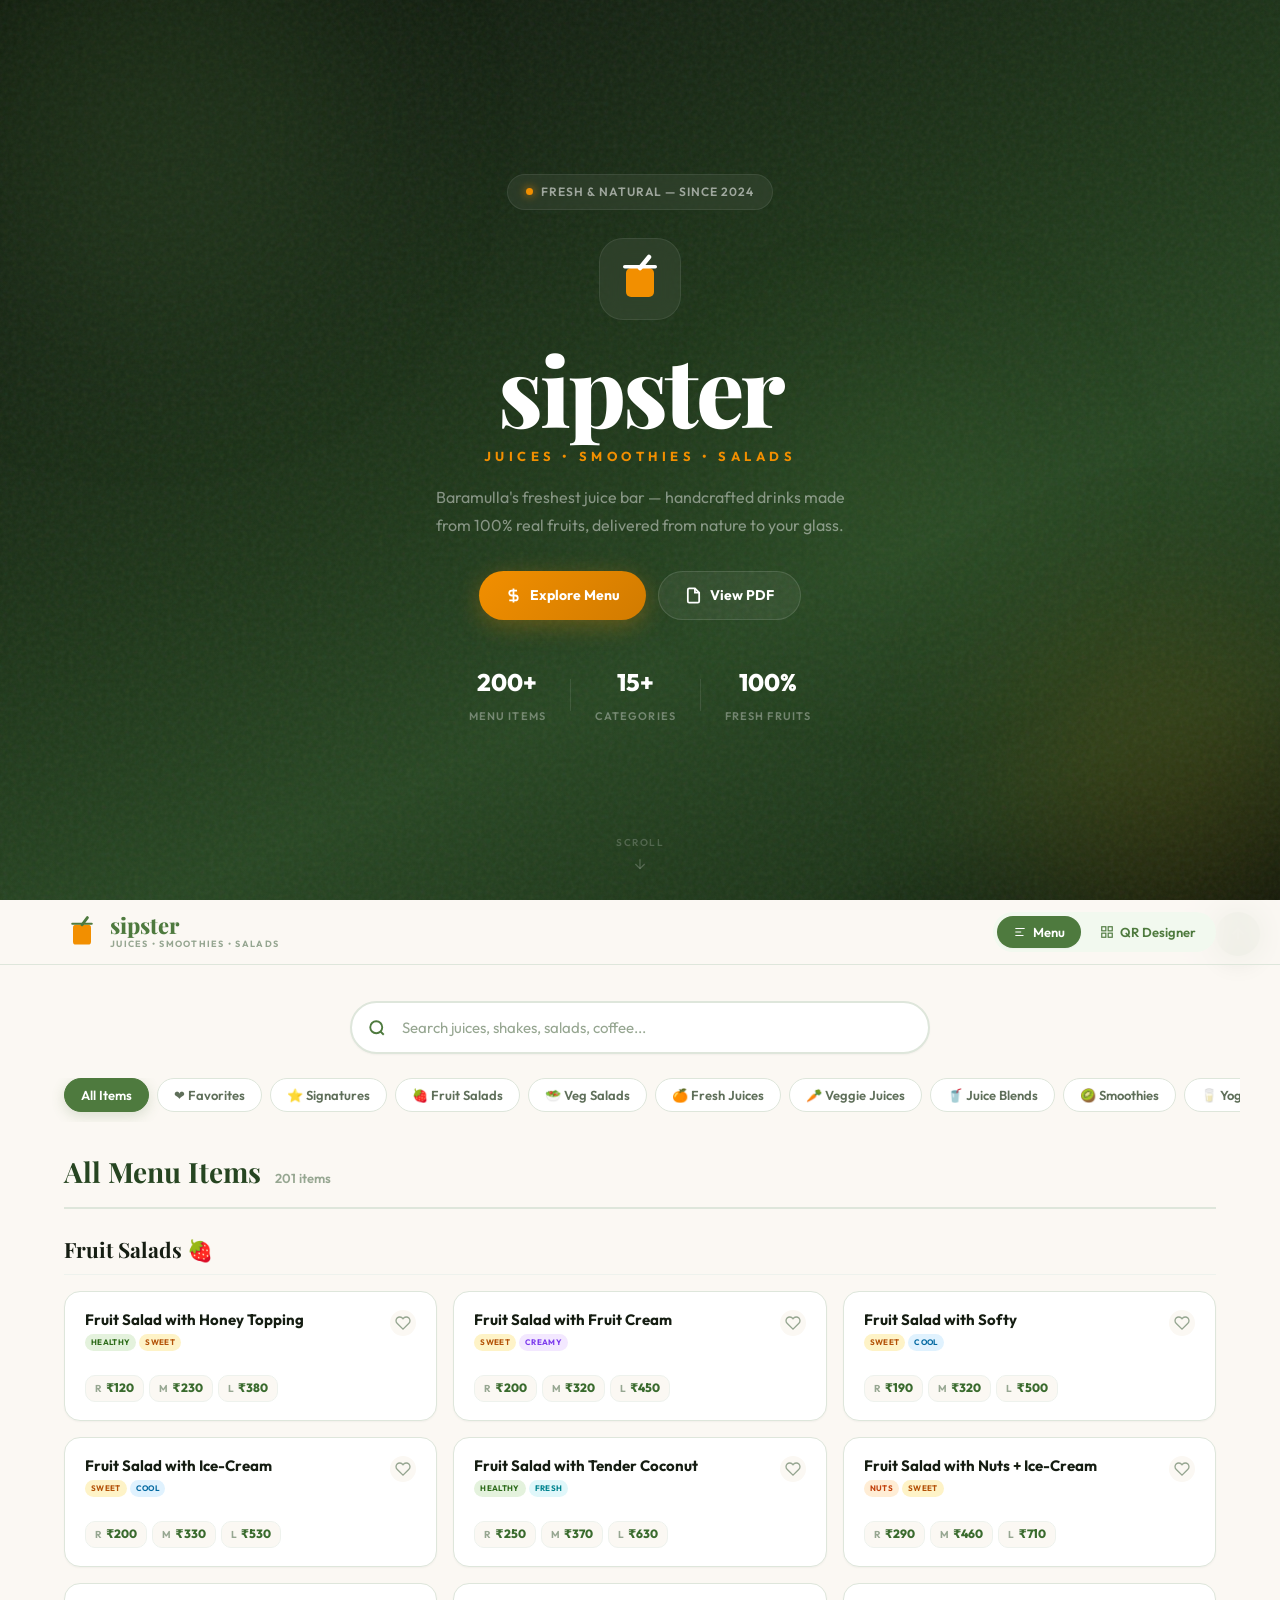
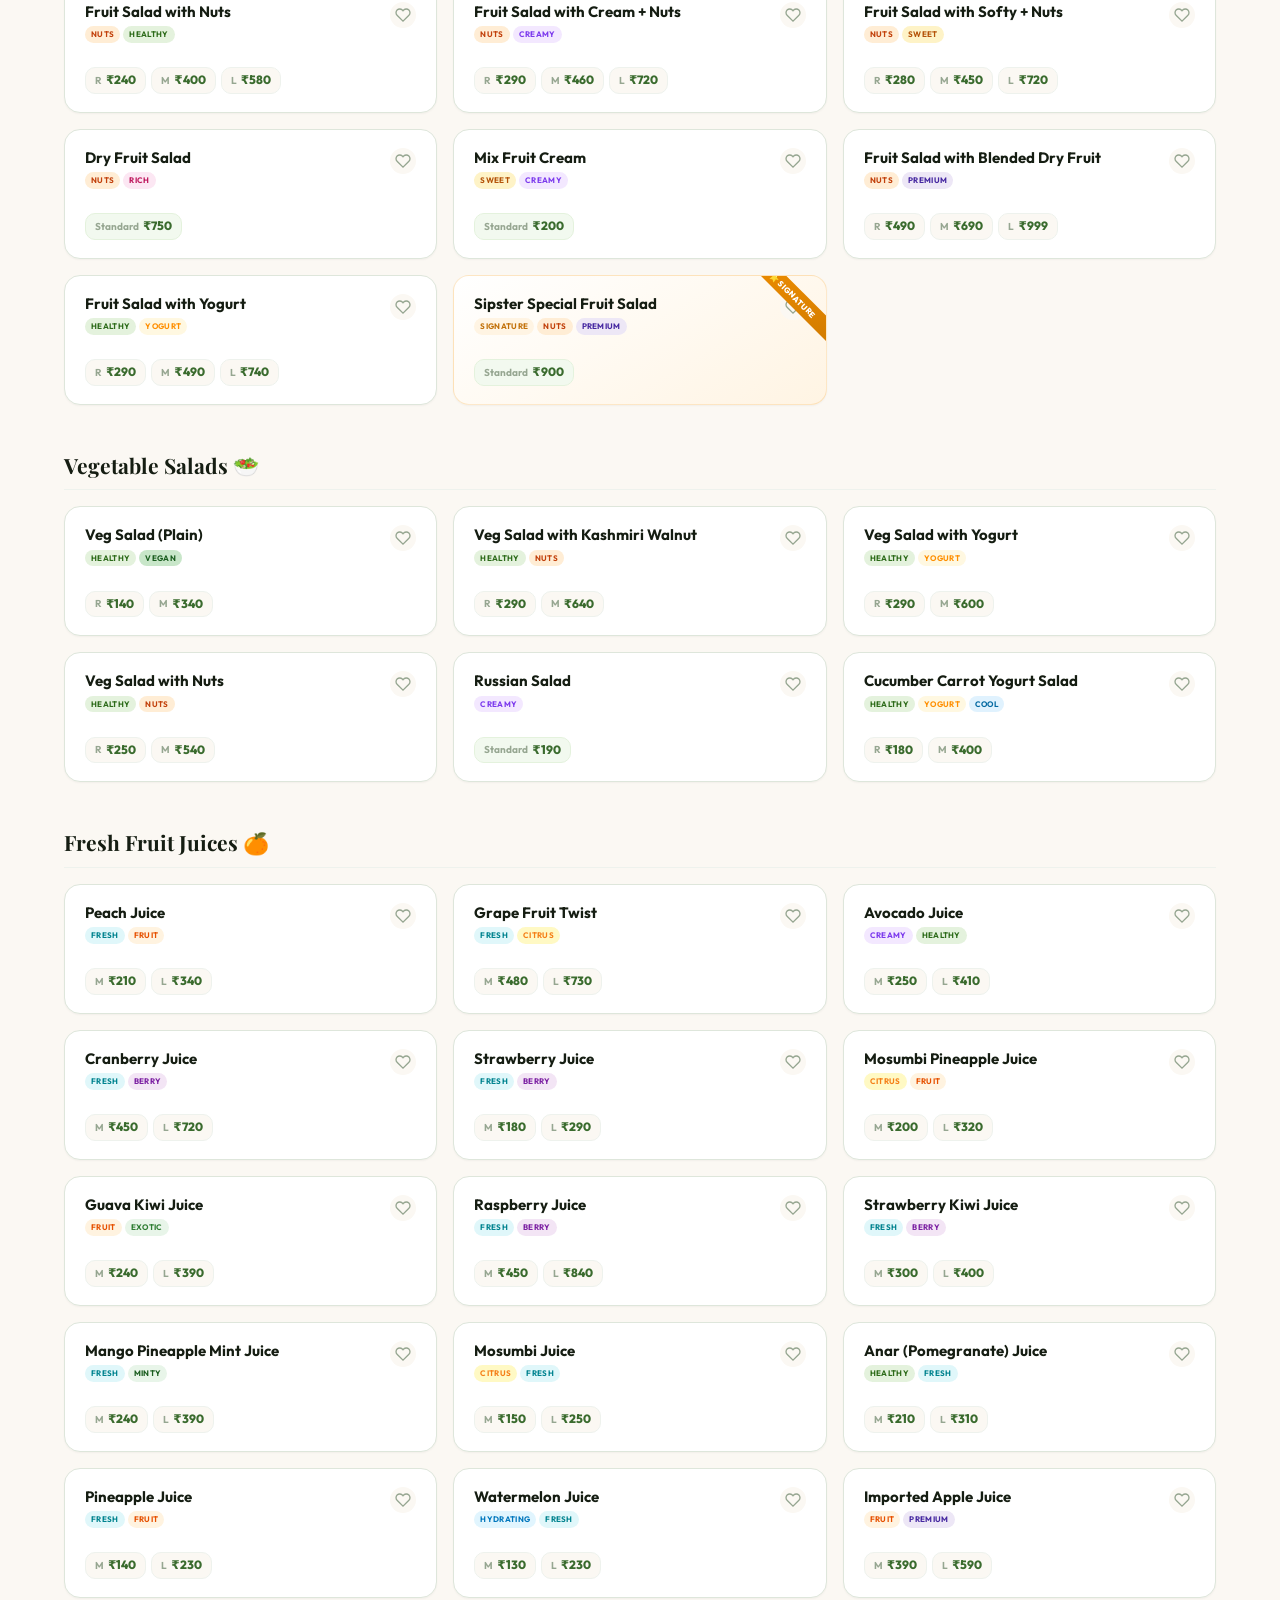
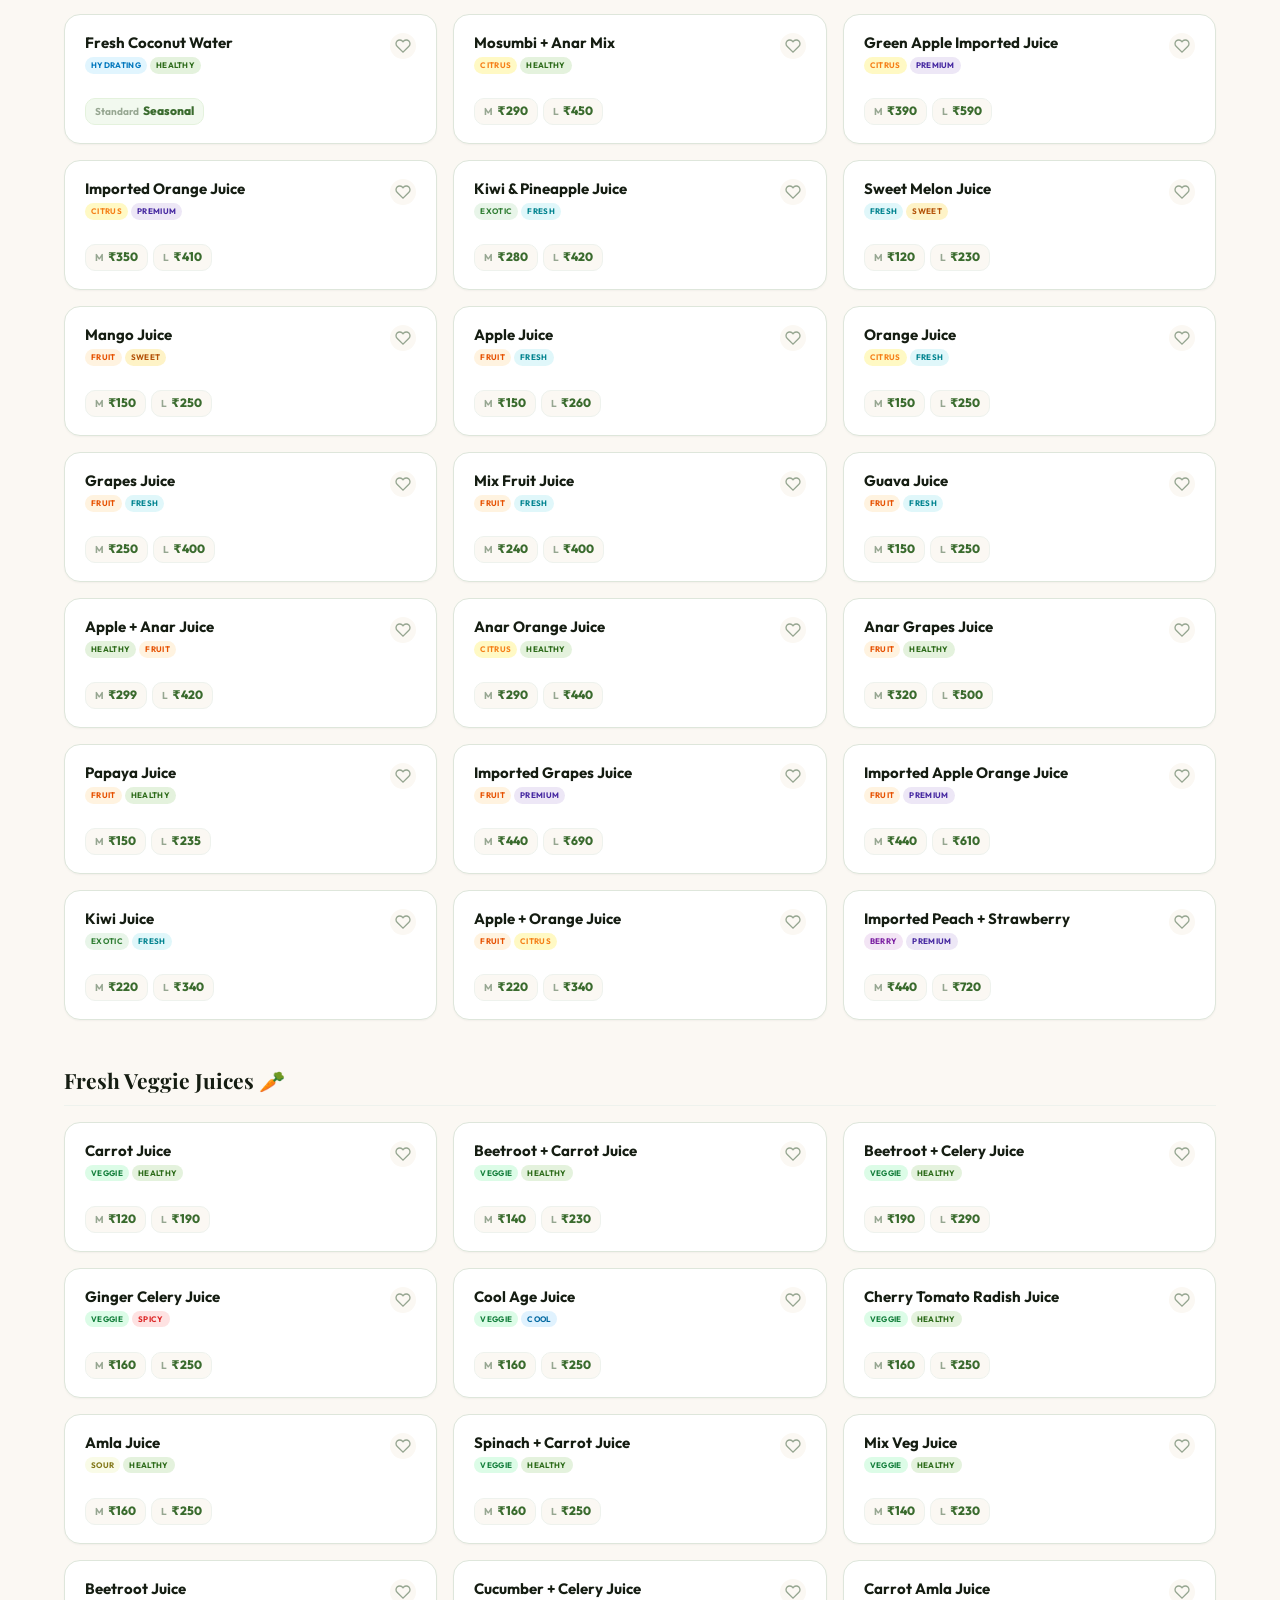
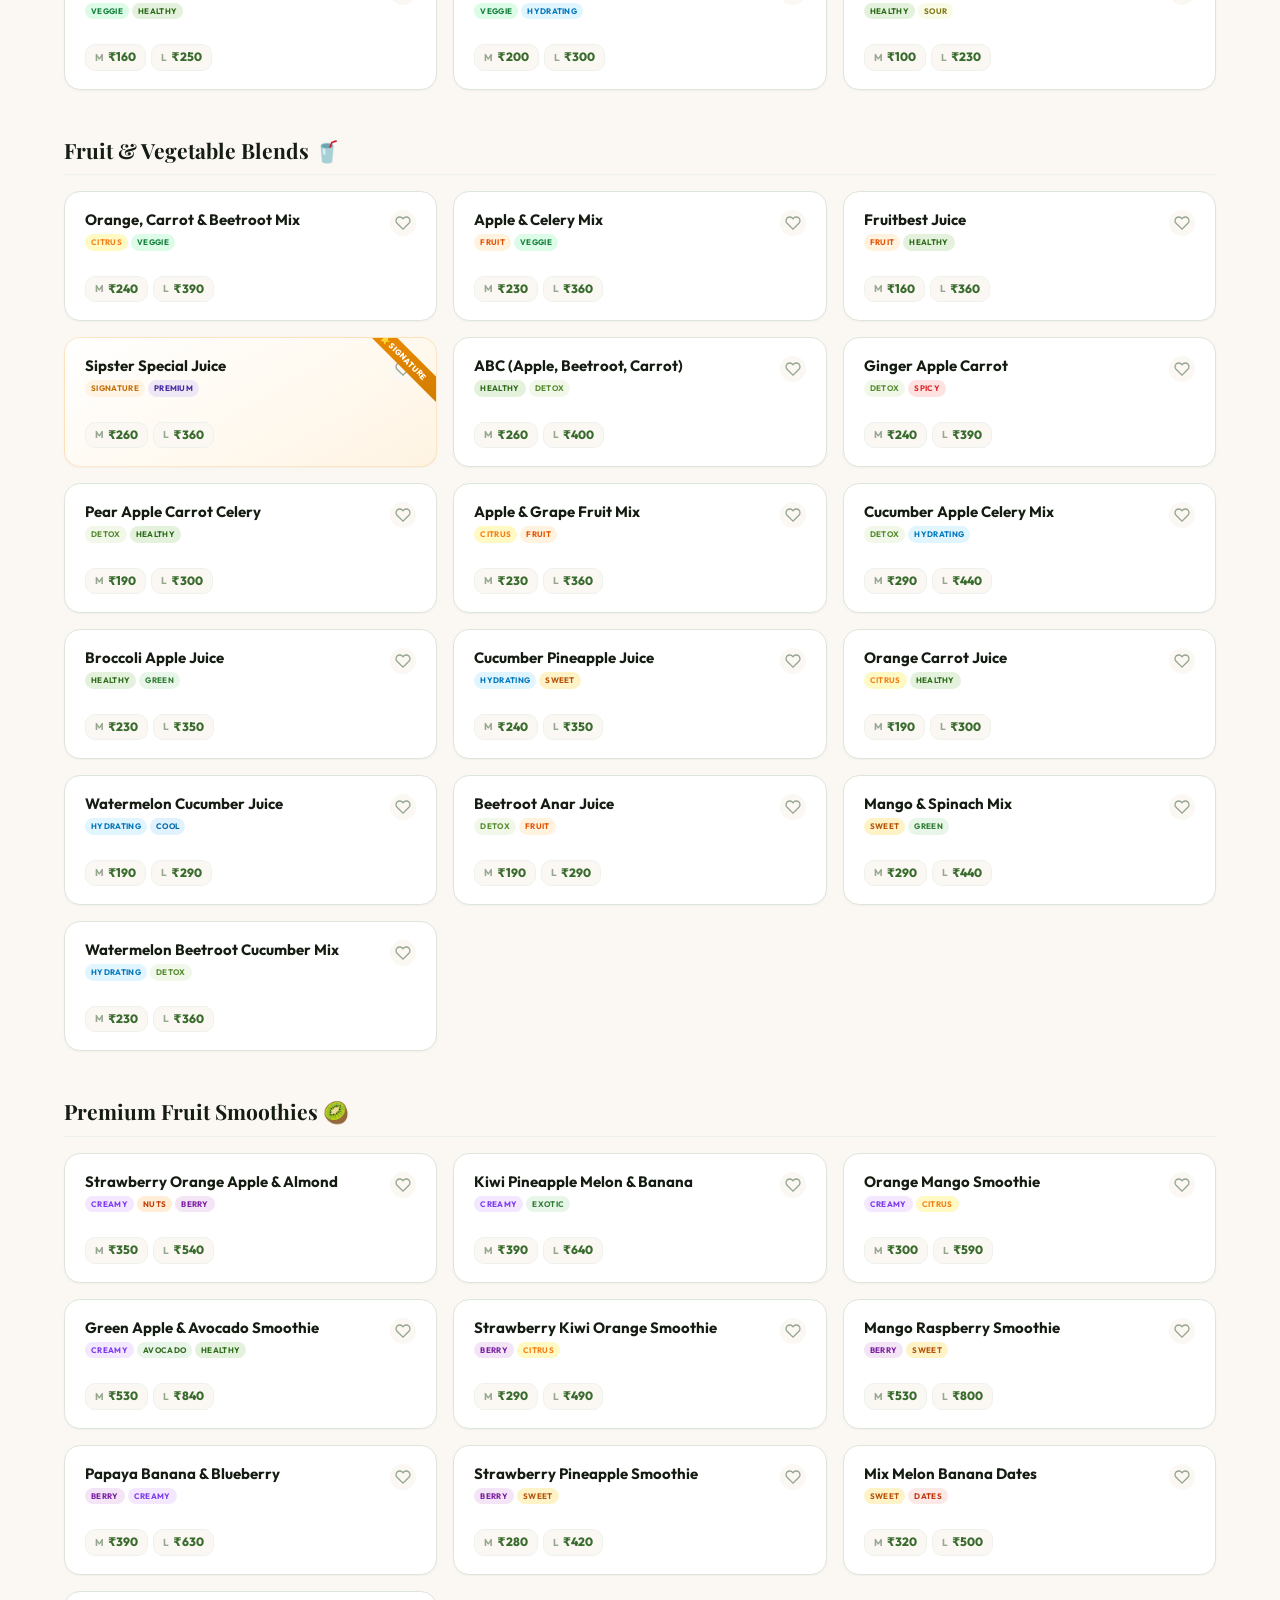
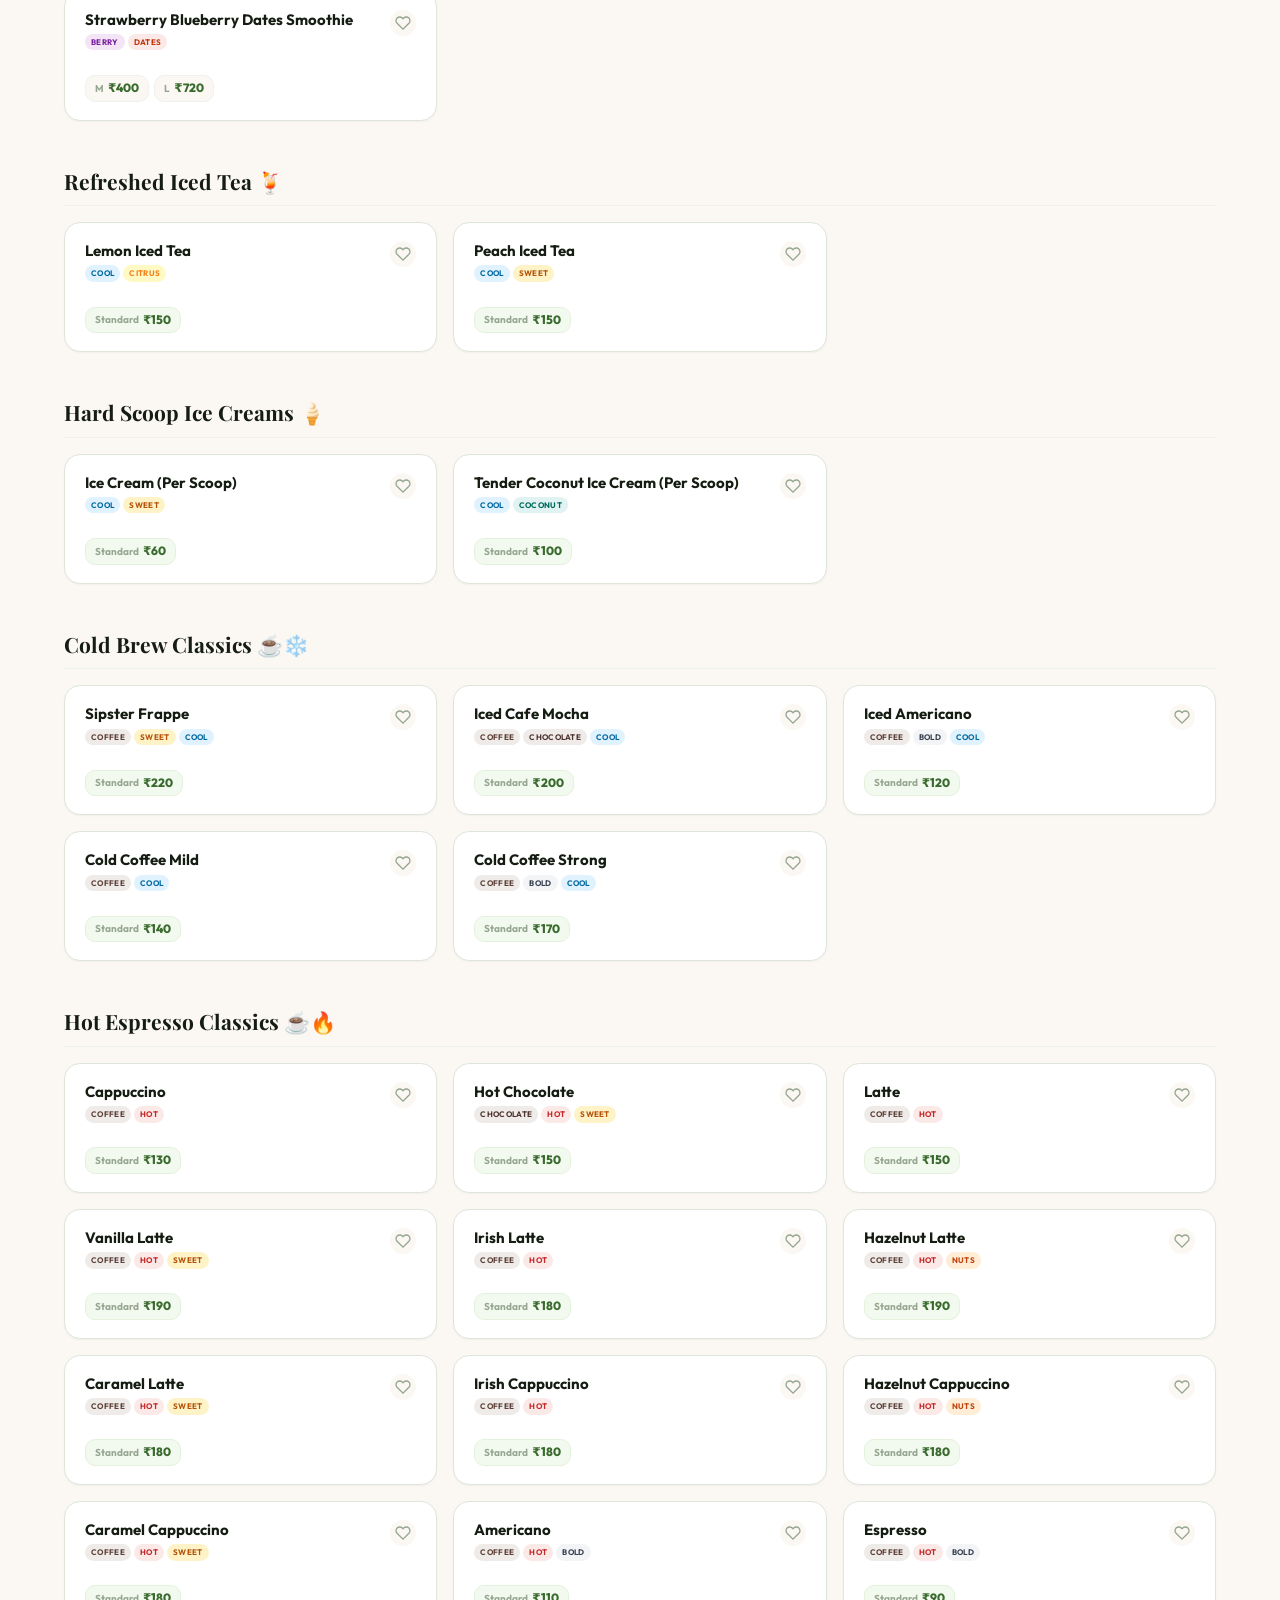
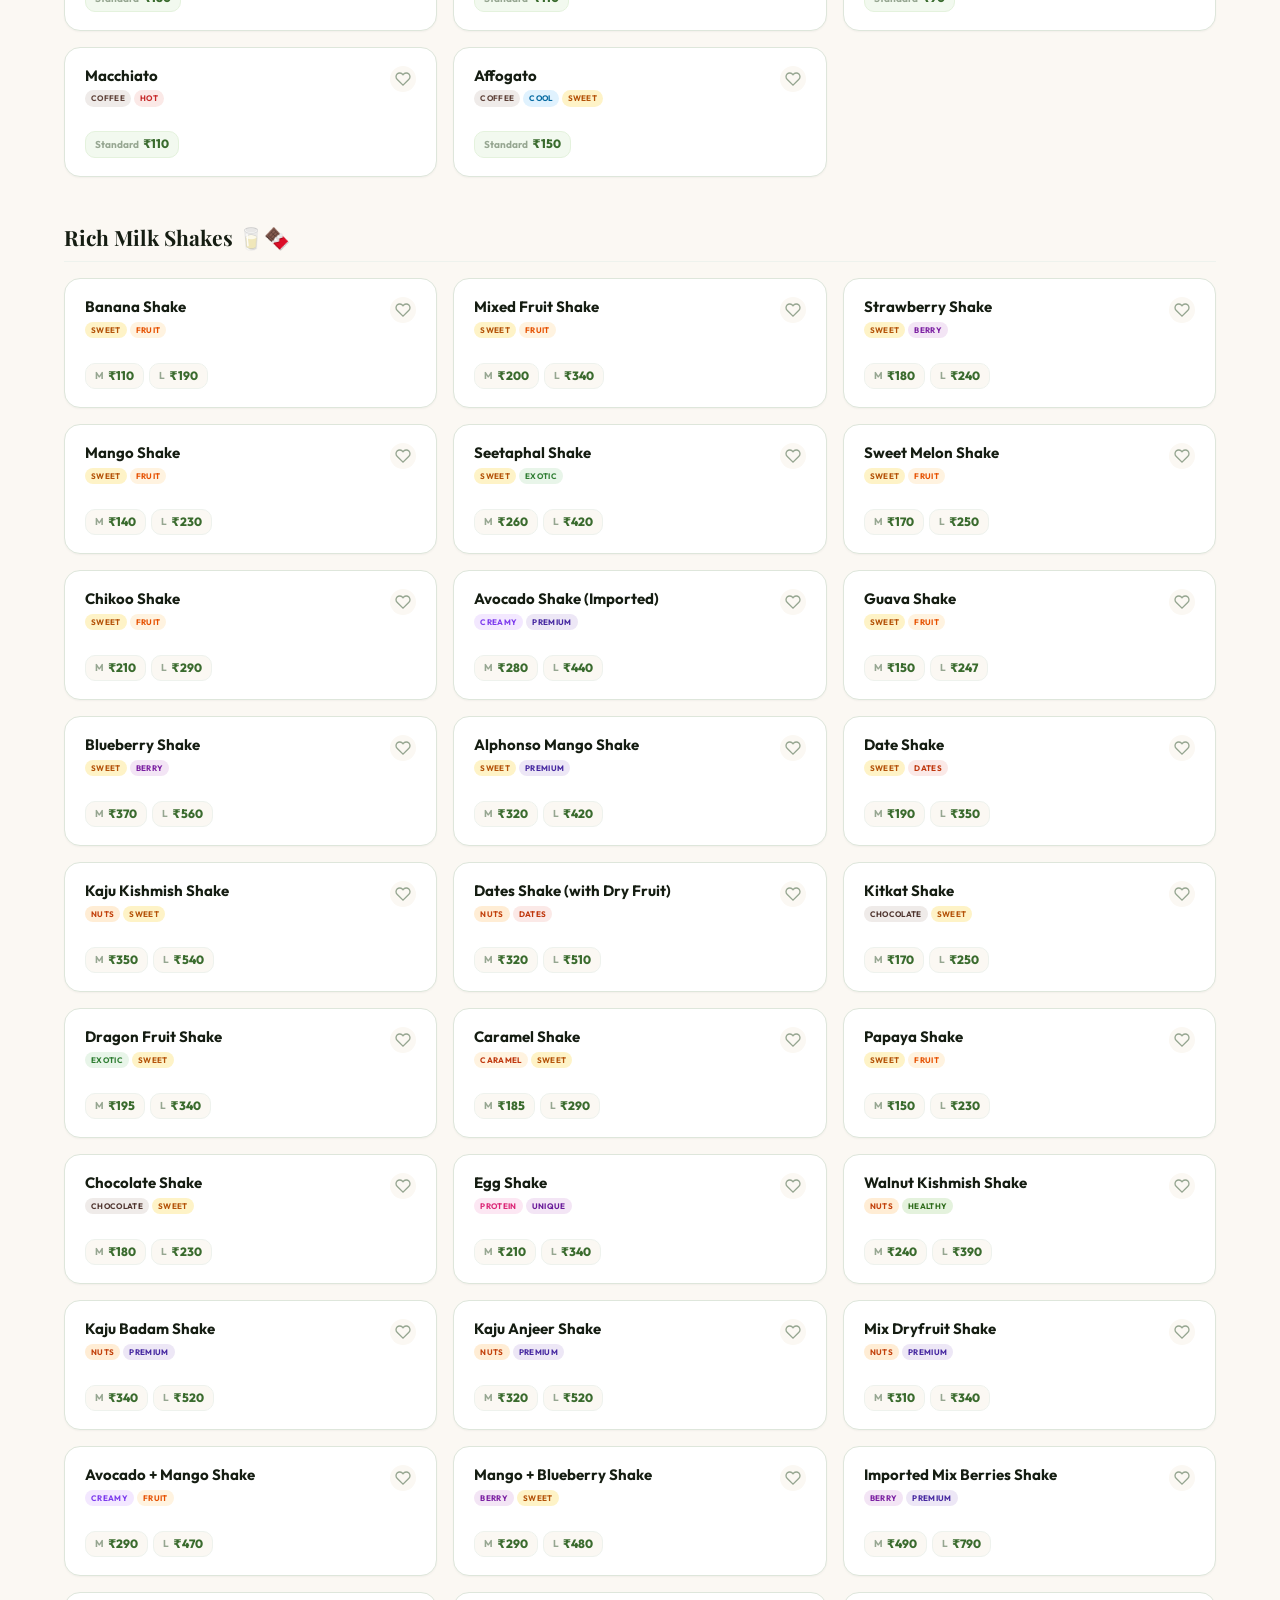
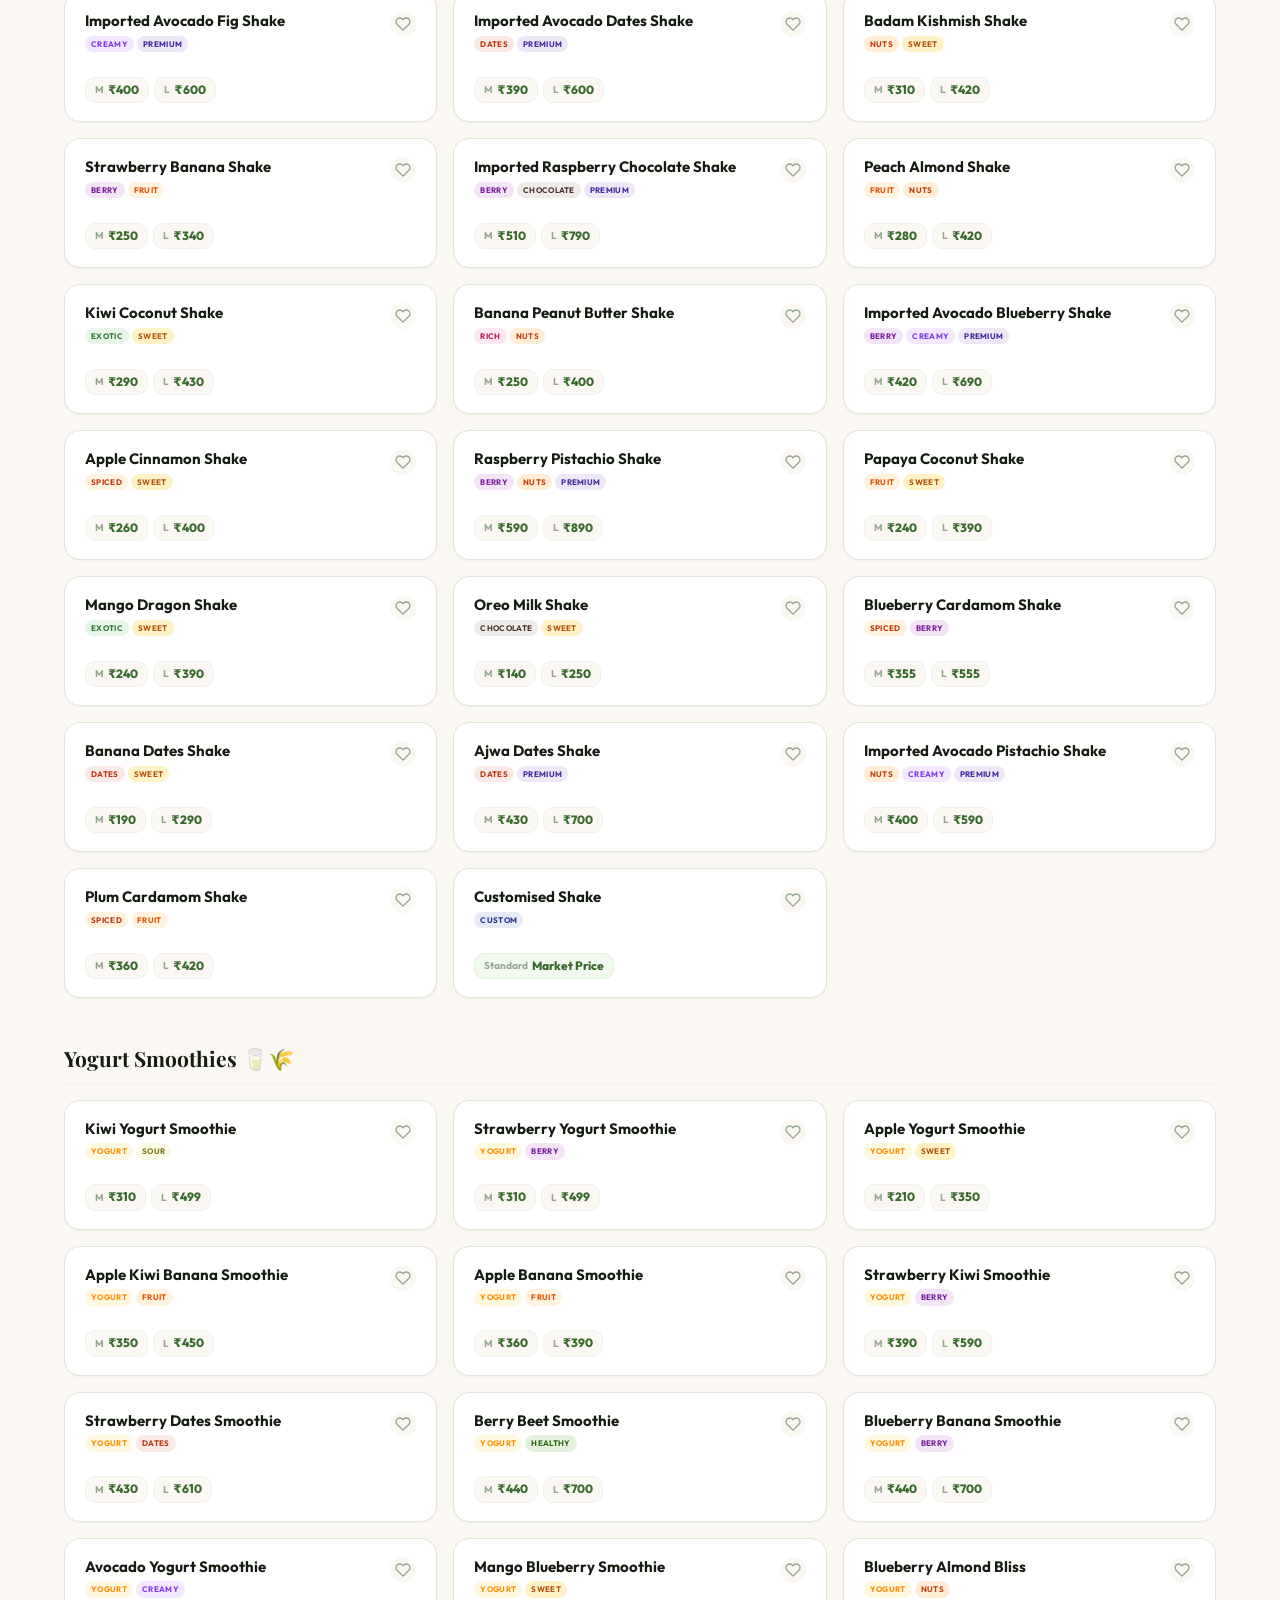
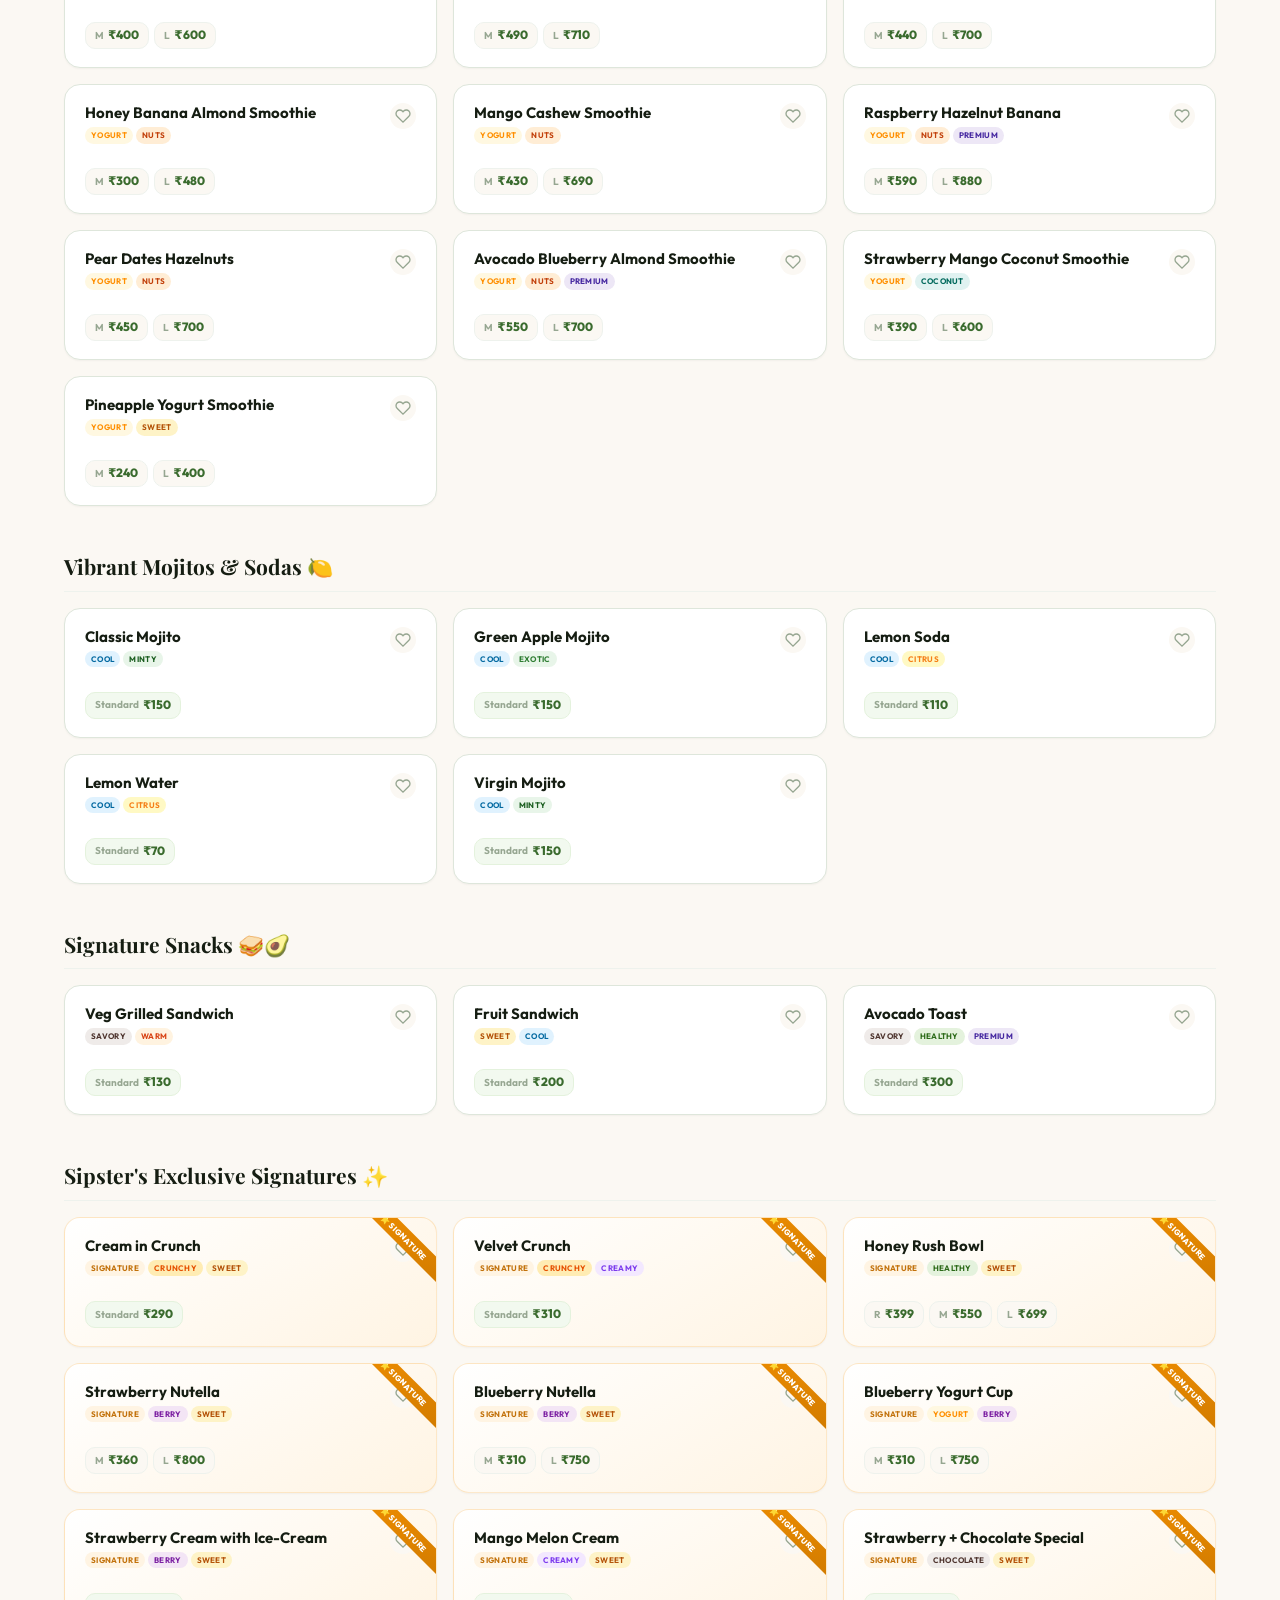
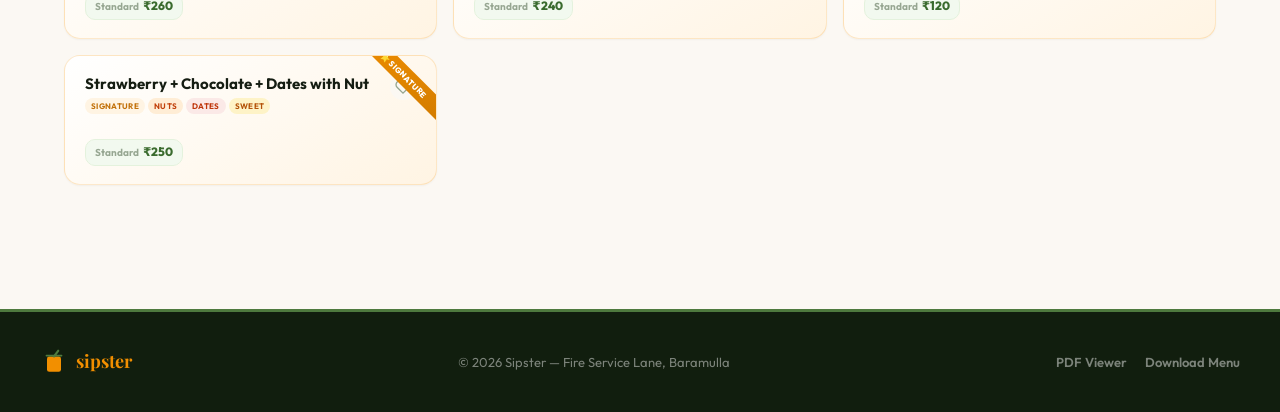
==== commit 669b93a7: "fix: updated app.js selectors to match new HTML classes" ====
--- a/index.html
+++ b/index.html
@@ -3,233 +3,235 @@
 <head>
   <meta charset="UTF-8">
   <meta name="viewport" content="width=device-width, initial-scale=1.0">
-  <title>Sipster — Juices • Smoothies • Salads | Baramulla</title>
-  <meta name="description" content="Sipster's fresh digital menu. Discover juices, smoothies, salads, shakes, coffee and signature creations. Located at Fire Service Lane, Baramulla.">
+  <title>Sipster — Fresh Juices, Smoothies & Salads | Baramulla</title>
+  <meta name="description" content="Sipster's digital menu — explore 200+ fresh juices, smoothies, shakes, salads, coffee and signature creations. Fire Service Lane, Baramulla.">
   <link rel="icon" type="image/svg+xml" href="data:image/svg+xml,<svg xmlns='http://www.w3.org/2000/svg' viewBox='0 0 100 100'><rect x='25' y='25' width='50' height='50' rx='10' fill='%23F28F00'/><line x1='50' y1='25' x2='65' y2='10' stroke='%234E7A3E' stroke-width='8'/><rect x='20' y='21' width='60' height='6' fill='%234E7A3E'/></svg>">
   <link rel="preconnect" href="https://fonts.googleapis.com">
   <link rel="preconnect" href="https://fonts.gstatic.com" crossorigin>
-  <link href="https://fonts.googleapis.com/css2?family=Outfit:wght@300;400;500;600;700;800&family=Playfair+Display:ital,wght@0,600;0,700;0,800;1,600&display=swap" rel="stylesheet">
+  <link href="https://fonts.googleapis.com/css2?family=Outfit:wght@300;400;500;600;700;800;900&family=Playfair+Display:ital,wght@0,400;0,600;0,700;0,800;1,400;1,600&display=swap" rel="stylesheet">
   <link rel="stylesheet" href="styles.css">
   <script src="qrcode.min.js"></script>
 </head>
 <body>
 
-  <!-- Hero Banner -->
+  <!-- ===== HERO SECTION ===== -->
   <section class="hero" id="hero">
-    <div class="hero-overlay"></div>
-    <div class="hero-particles">
-      <div class="particle p1"></div>
-      <div class="particle p2"></div>
-      <div class="particle p3"></div>
-      <div class="particle p4"></div>
-      <div class="particle p5"></div>
+    <div class="hero-bg">
+      <div class="hero-gradient"></div>
+      <div class="hero-grain"></div>
+      <div class="hero-orb hero-orb-1"></div>
+      <div class="hero-orb hero-orb-2"></div>
+      <div class="hero-orb hero-orb-3"></div>
     </div>
     <div class="hero-content">
-      <div class="hero-logo">
-        <svg viewBox="0 0 100 100" class="hero-svg-logo">
-          <rect x="25" y="30" width="50" height="55" rx="8" fill="#F28F00" />
-          <line x1="50" y1="30" x2="65" y2="10" stroke="#fff" stroke-width="8" stroke-linecap="round"/>
-          <rect x="20" y="24" width="60" height="6" fill="#fff" rx="3" />
+      <div class="hero-badge">
+        <span class="badge-dot"></span>
+        Fresh & Natural — Since 2024
+      </div>
+      <div class="hero-logo-wrap">
+        <svg viewBox="0 0 100 100" class="hero-cup-svg" aria-hidden="true">
+          <rect x="22" y="28" width="56" height="58" rx="10" fill="#F28F00"/>
+          <line x1="50" y1="28" x2="68" y2="6" stroke="#fff" stroke-width="9" stroke-linecap="round"/>
+          <rect x="16" y="22" width="68" height="7" rx="3.5" fill="#fff"/>
         </svg>
       </div>
       <h1 class="hero-title">sipster</h1>
       <p class="hero-tagline">Juices &bull; Smoothies &bull; Salads</p>
-      <p class="hero-subtitle">Fresh, vibrant & crafted with love — Baramulla's favorite juice bar</p>
-      <div class="hero-actions">
-        <a href="#menu" class="hero-btn hero-btn-primary">
-          <svg xmlns="http://www.w3.org/2000/svg" viewBox="0 0 24 24" fill="none" stroke="currentColor" stroke-width="2.5"><path d="M12 2v20M17 5H9.5a3.5 3.5 0 0 0 0 7h5a3.5 3.5 0 0 1 0 7H6"/></svg>
-          Browse Menu
+      <p class="hero-desc">Baramulla's freshest juice bar — handcrafted drinks made from 100% real fruits, delivered from nature to your glass.</p>
+      <div class="hero-cta-row">
+        <a href="#menu" class="hero-cta hero-cta-primary">
+          <svg viewBox="0 0 24 24" fill="none" stroke="currentColor" stroke-width="2.5"><path d="M12 2v20M17 5H9.5a3.5 3.5 0 0 0 0 7h5a3.5 3.5 0 0 1 0 7H6"/></svg>
+          Explore Menu
         </a>
-        <a href="menu.html" class="hero-btn hero-btn-secondary">
-          <svg xmlns="http://www.w3.org/2000/svg" viewBox="0 0 24 24" fill="none" stroke="currentColor" stroke-width="2.5"><path d="M14 2H6a2 2 0 0 0-2 2v16a2 2 0 0 0 2 2h12a2 2 0 0 0 2-2V8z"/><polyline points="14 2 14 8 20 8"/></svg>
-          View PDF Menu
+        <a href="sipster%20menu.pdf" target="_blank" class="hero-cta hero-cta-ghost">
+          <svg viewBox="0 0 24 24" fill="none" stroke="currentColor" stroke-width="2.5"><path d="M14 2H6a2 2 0 0 0-2 2v16a2 2 0 0 0 2 2h12a2 2 0 0 0 2-2V8z"/><polyline points="14 2 14 8 20 8"/></svg>
+          View PDF
         </a>
       </div>
-    </div>
-    <div class="hero-scroll-indicator">
-      <span>Scroll to explore</span>
-      <svg xmlns="http://www.w3.org/2000/svg" viewBox="0 0 24 24" fill="none" stroke="currentColor" stroke-width="2"><line x1="12" y1="5" x2="12" y2="19"></line><polyline points="19 12 12 19 5 12"></polyline></svg>
-    </div>
+      <div class="hero-stats">
+        <div class="stat"><span class="stat-num">200+</span><span class="stat-label">Menu Items</span></div>
+        <div class="stat-divider"></div>
+        <div class="stat"><span class="stat-num">15+</span><span class="stat-label">Categories</span></div>
+        <div class="stat-divider"></div>
+        <div class="stat"><span class="stat-num">100%</span><span class="stat-label">Fresh Fruits</span></div>
+      </div>
+    </div>
+    <a href="#menu" class="hero-scroll" aria-label="Scroll down">
+      <span>Scroll</span>
+      <svg viewBox="0 0 24 24" fill="none" stroke="currentColor" stroke-width="2"><line x1="12" y1="5" x2="12" y2="19"/><polyline points="19 12 12 19 5 12"/></svg>
+    </a>
   </section>
 
-  <!-- Sticky Navigation Header -->
-  <header class="app-header" id="app-header">
-    <div class="header-container">
-      <div class="brand-logo" id="logo-trigger">
-        <div class="logo-icon">
-          <svg viewBox="0 0 100 100" class="svg-logo">
-            <rect x="25" y="30" width="50" height="55" rx="8" fill="#F28F00" />
-            <line x1="50" y1="30" x2="65" y2="10" stroke="#4E7A3E" stroke-width="8" stroke-linecap="round"/>
-            <rect x="20" y="24" width="60" height="6" fill="#4E7A3E" rx="3" />
-          </svg>
-        </div>
-        <div class="brand-text">
-          <h2 class="brand-title">sipster</h2>
-          <p class="tagline">Juices • Smoothies • Salads</p>
-        </div>
-      </div>
-      <nav class="view-navigation">
-        <button id="tab-menu" class="nav-tab active">
-          <svg xmlns="http://www.w3.org/2000/svg" viewBox="0 0 24 24" fill="none" stroke="currentColor" stroke-width="2" class="tab-icon"><path d="M12 2v20M17 5H9.5a3.5 3.5 0 0 0 0 7h5a3.5 3.5 0 0 1 0 7H6"/></svg>
+  <!-- ===== STICKY HEADER ===== -->
+  <header class="site-header" id="site-header">
+    <div class="header-inner">
+      <a href="#hero" class="header-brand">
+        <svg viewBox="0 0 100 100" class="header-cup" aria-hidden="true">
+          <rect x="25" y="30" width="50" height="55" rx="8" fill="#F28F00"/>
+          <line x1="50" y1="30" x2="65" y2="10" stroke="#4E7A3E" stroke-width="8" stroke-linecap="round"/>
+          <rect x="20" y="24" width="60" height="6" rx="3" fill="#4E7A3E"/>
+        </svg>
+        <div class="header-brand-text">
+          <strong>sipster</strong>
+          <span>Juices • Smoothies • Salads</span>
+        </div>
+      </a>
+      <nav class="header-tabs">
+        <button class="htab active" id="tab-menu">
+          <svg viewBox="0 0 24 24" fill="none" stroke="currentColor" stroke-width="2"><path d="M4 6h16M4 12h10M4 18h14"/></svg>
           Menu
         </button>
-        <button id="tab-qr" class="nav-tab">
-          <svg xmlns="http://www.w3.org/2000/svg" viewBox="0 0 24 24" fill="none" stroke="currentColor" stroke-width="2" class="tab-icon"><rect x="3" y="3" width="7" height="7"></rect><rect x="14" y="3" width="7" height="7"></rect><rect x="14" y="14" width="7" height="7"></rect><rect x="3" y="14" width="7" height="7"></rect></svg>
+        <button class="htab" id="tab-qr">
+          <svg viewBox="0 0 24 24" fill="none" stroke="currentColor" stroke-width="2"><rect x="3" y="3" width="7" height="7"/><rect x="14" y="3" width="7" height="7"/><rect x="14" y="14" width="7" height="7"/><rect x="3" y="14" width="7" height="7"/></svg>
           QR Designer
         </button>
       </nav>
     </div>
   </header>
 
-  <main class="main-content" id="menu">
-    <!-- VIEW 1: Digital Menu -->
-    <section id="view-menu" class="content-view">
-      <div class="filter-shelf">
-        <div class="search-box-wrapper">
-          <svg class="search-icon" xmlns="http://www.w3.org/2000/svg" viewBox="0 0 24 24" fill="none" stroke="currentColor" stroke-width="2.5"><circle cx="11" cy="11" r="8"></circle><line x1="21" y1="21" x2="16.65" y2="16.65"></line></svg>
-          <input type="text" id="search-menu" placeholder="Search juices, shakes, salads, coffee..." aria-label="Search menu items">
-        </div>
-        <div class="category-scrollbar">
-          <div class="category-pills-container">
-            <button class="category-pill active" data-cat="all">All Items</button>
-            <button class="category-pill" data-cat="favorites">❤️ Favorites</button>
-            <button class="category-pill" data-cat="signatures">⭐ Signatures</button>
-            <button class="category-pill" data-cat="fruit-salads">🍓 Fruit Salads</button>
-            <button class="category-pill" data-cat="vegetable-salads">🥗 Veg Salads</button>
-            <button class="category-pill" data-cat="fresh-juices">🍊 Fresh Juices</button>
-            <button class="category-pill" data-cat="vegetable-juices">🥕 Veggie Juices</button>
-            <button class="category-pill" data-cat="mixed-juices">🥤 Juice Blends</button>
-            <button class="category-pill" data-cat="smoothies">🥝 Smoothies</button>
-            <button class="category-pill" data-cat="yogurt-smoothies">🥛 Yogurt Smoothies</button>
-            <button class="category-pill" data-cat="shakes">🍫 Shakes</button>
-            <button class="category-pill" data-cat="iced-teas">🍹 Iced Tea</button>
-            <button class="category-pill" data-cat="cold-classics">☕ Cold Coffee</button>
-            <button class="category-pill" data-cat="hot-classics">🔥 Hot Coffee</button>
-            <button class="category-pill" data-cat="mojitos">🍋 Lemonades</button>
-            <button class="category-pill" data-cat="ice-creams">🍦 Ice Cream</button>
-            <button class="category-pill" data-cat="snacks">🥪 Snacks</button>
+  <!-- ===== MAIN ===== -->
+  <main class="main" id="menu">
+
+    <!-- VIEW: DIGITAL MENU -->
+    <section id="view-menu" class="view">
+      <!-- Search -->
+      <div class="search-wrap">
+        <div class="search-bar">
+          <svg class="search-bar-icon" viewBox="0 0 24 24" fill="none" stroke="currentColor" stroke-width="2.5"><circle cx="11" cy="11" r="8"/><line x1="21" y1="21" x2="16.65" y2="16.65"/></svg>
+          <input type="text" id="search-menu" placeholder="Search juices, shakes, salads, coffee..." autocomplete="off">
+        </div>
+      </div>
+
+      <!-- Category Pills -->
+      <div class="pills-track">
+        <div class="pills-scroll">
+          <button class="pill active" data-cat="all">All Items</button>
+          <button class="pill" data-cat="favorites">❤️ Favorites</button>
+          <button class="pill" data-cat="signatures">⭐ Signatures</button>
+          <button class="pill" data-cat="fruit-salads">🍓 Fruit Salads</button>
+          <button class="pill" data-cat="vegetable-salads">🥗 Veg Salads</button>
+          <button class="pill" data-cat="fresh-juices">🍊 Fresh Juices</button>
+          <button class="pill" data-cat="vegetable-juices">🥕 Veggie Juices</button>
+          <button class="pill" data-cat="mixed-juices">🥤 Juice Blends</button>
+          <button class="pill" data-cat="smoothies">🥝 Smoothies</button>
+          <button class="pill" data-cat="yogurt-smoothies">🥛 Yogurt Smoothies</button>
+          <button class="pill" data-cat="shakes">🍫 Shakes</button>
+          <button class="pill" data-cat="iced-teas">🍹 Iced Tea</button>
+          <button class="pill" data-cat="cold-classics">☕ Cold Coffee</button>
+          <button class="pill" data-cat="hot-classics">🔥 Hot Coffee</button>
+          <button class="pill" data-cat="mojitos">🍋 Lemonades</button>
+          <button class="pill" data-cat="ice-creams">🍦 Ice Cream</button>
+          <button class="pill" data-cat="snacks">🥪 Snacks</button>
+        </div>
+      </div>
+
+      <!-- Menu Heading -->
+      <div class="menu-heading">
+        <h2 id="menu-list-heading">All Menu Items</h2>
+        <span class="item-count" id="menu-count"></span>
+      </div>
+
+      <!-- Menu Cards Grid -->
+      <div id="menu-items-container" class="cards-grid"></div>
+    </section>
+
+    <!-- VIEW: QR DESIGNER -->
+    <section id="view-qr" class="view hidden-view">
+      <div class="qr-layout">
+        <!-- Controls -->
+        <div class="qr-panel qr-controls">
+          <div class="qr-panel-head">
+            <h3>QR Code & Flyer Designer</h3>
+            <p>Create a print-ready table standee for your restaurant.</p>
           </div>
-        </div>
-      </div>
-      <div class="menu-view-header">
-        <h2 id="menu-list-heading">All Menu Items</h2>
-        <span class="menu-count" id="menu-count"></span>
-      </div>
-      <div id="menu-items-container" class="menu-items-container"></div>
-    </section>
-
-    <!-- VIEW 2: QR Code & Flyer Designer -->
-    <section id="view-qr" class="content-view hidden-view">
-      <div class="admin-grid">
-        <div class="admin-panel control-panel">
-          <div class="panel-header">
-            <h3>QR Code & Flyer Designer</h3>
-            <p>Design your print-ready QR code table standee for Sipster.</p>
-          </div>
-          <form id="qr-customizer-form" class="customizer-form" onsubmit="event.preventDefault();">
-            <div class="form-group">
-              <label for="qr-url">Scan Destination URL</label>
-              <input type="url" id="qr-url" value="https://abrarlarah.github.io/sipster/menu.html" placeholder="https://yoursite.com/menu">
-              <small class="form-hint">This URL opens when customers scan the QR code. Points to your hosted PDF viewer.</small>
-            </div>
-            <div class="form-row">
-              <div class="form-group half-width">
+          <form id="qr-customizer-form" class="qr-form" onsubmit="event.preventDefault();">
+            <div class="field">
+              <label for="qr-url">Destination URL</label>
+              <input type="url" id="qr-url" value="https://abrarlarah.github.io/sipster/sipster%20menu.pdf">
+              <small>The URL customers reach when they scan the QR code.</small>
+            </div>
+            <div class="field-row">
+              <div class="field">
                 <label for="qr-fg-color">QR Color</label>
-                <div class="color-picker-wrapper">
-                  <input type="color" id="qr-fg-color" value="#4E7A3E">
-                  <span class="color-text">Brand Green</span>
-                </div>
-              </div>
-              <div class="form-group half-width">
-                <label for="qr-bg-color">QR Background</label>
-                <div class="color-picker-wrapper">
-                  <input type="color" id="qr-bg-color" value="#FFFFFF">
-                  <span class="color-text">White</span>
-                </div>
-              </div>
-            </div>
-            <div class="form-group">
-              <label for="qr-text">Call to Action Text</label>
-              <input type="text" id="qr-text" value="SCAN FOR MENU" placeholder="e.g. SCAN ME">
-            </div>
-            <div class="form-row">
-              <div class="form-group half-width">
+                <div class="color-wrap"><input type="color" id="qr-fg-color" value="#4E7A3E"><span>Green</span></div>
+              </div>
+              <div class="field">
+                <label for="qr-bg-color">Background</label>
+                <div class="color-wrap"><input type="color" id="qr-bg-color" value="#FFFFFF"><span>White</span></div>
+              </div>
+            </div>
+            <div class="field">
+              <label for="qr-text">Call to Action</label>
+              <input type="text" id="qr-text" value="SCAN FOR MENU">
+            </div>
+            <div class="field-row">
+              <div class="field">
                 <label for="qr-text-color">Text Color</label>
-                <div class="color-picker-wrapper">
-                  <input type="color" id="qr-text-color" value="#4E7A3E">
-                </div>
-              </div>
-              <div class="form-group half-width">
-                <label for="qr-border-color">Border Color</label>
-                <div class="color-picker-wrapper">
-                  <input type="color" id="qr-border-color" value="#4E7A3E">
-                </div>
-              </div>
-            </div>
-            <div class="form-row">
-              <div class="form-group half-width">
+                <div class="color-wrap"><input type="color" id="qr-text-color" value="#4E7A3E"></div>
+              </div>
+              <div class="field">
+                <label for="qr-border-color">Border</label>
+                <div class="color-wrap"><input type="color" id="qr-border-color" value="#4E7A3E"></div>
+              </div>
+            </div>
+            <div class="field-row">
+              <div class="field">
                 <label for="flyer-layout">Layout</label>
                 <select id="flyer-layout">
                   <option value="portrait-stand" selected>Portrait Stand</option>
                   <option value="square-sticker">Square Sticker</option>
                 </select>
               </div>
-              <div class="form-group half-width">
+              <div class="field">
                 <label for="table-number">Table No.</label>
-                <input type="text" id="table-number" placeholder="e.g. 12">
-              </div>
-            </div>
-            <div class="form-checkbox">
+                <input type="text" id="table-number" placeholder="e.g. 5">
+              </div>
+            </div>
+            <label class="check-row">
               <input type="checkbox" id="show-logo" checked>
-              <label for="show-logo">Show Sipster logo in QR center</label>
-            </div>
-            <div class="form-actions">
-              <button type="button" id="download-qr-only" class="btn btn-secondary">
-                <svg xmlns="http://www.w3.org/2000/svg" viewBox="0 0 24 24" fill="none" stroke="currentColor" stroke-width="2" class="btn-icon"><path d="M21 15v4a2 2 0 0 1-2 2H5a2 2 0 0 1-2-2v-4M7 10l5 5 5-5M12 15V3"/></svg>
-                Download QR Only
+              <span>Add Sipster logo to QR center</span>
+            </label>
+            <div class="btn-row">
+              <button type="button" id="download-qr-only" class="btn-out">
+                <svg viewBox="0 0 24 24" fill="none" stroke="currentColor" stroke-width="2"><path d="M21 15v4a2 2 0 0 1-2 2H5a2 2 0 0 1-2-2v-4M7 10l5 5 5-5M12 15V3"/></svg>
+                QR Only
               </button>
-              <button type="button" id="download-flyer" class="btn btn-primary">
-                <svg xmlns="http://www.w3.org/2000/svg" viewBox="0 0 24 24" fill="none" stroke="currentColor" stroke-width="2" class="btn-icon"><path d="M21 15v4a2 2 0 0 1-2 2H5a2 2 0 0 1-2-2v-4M7 10l5 5 5-5M12 15V3"/></svg>
-                Download Table Flyer
+              <button type="button" id="download-flyer" class="btn-fill">
+                <svg viewBox="0 0 24 24" fill="none" stroke="currentColor" stroke-width="2"><path d="M21 15v4a2 2 0 0 1-2 2H5a2 2 0 0 1-2-2v-4M7 10l5 5 5-5M12 15V3"/></svg>
+                Download Flyer
               </button>
             </div>
           </form>
         </div>
-        <div class="admin-panel preview-panel">
-          <div class="panel-header">
-            <h3>Print Preview</h3>
-            <p>Live high-resolution canvas render of your table flyer.</p>
-          </div>
-          <div class="canvas-scroll-container">
-            <div class="canvas-shadow-wrapper">
-              <canvas id="flyer-preview-canvas" width="600" height="850"></canvas>
-            </div>
+        <!-- Preview -->
+        <div class="qr-panel qr-preview">
+          <div class="qr-panel-head"><h3>Live Preview</h3><p>High-res printable canvas render.</p></div>
+          <div class="canvas-wrap">
+            <canvas id="flyer-preview-canvas" width="600" height="850"></canvas>
           </div>
         </div>
       </div>
     </section>
   </main>
 
-  <footer class="app-footer">
-    <div class="footer-container">
+  <!-- ===== FOOTER ===== -->
+  <footer class="site-footer">
+    <div class="footer-inner">
       <div class="footer-brand">
-        <svg viewBox="0 0 100 100" class="footer-logo">
-          <rect x="25" y="30" width="50" height="55" rx="8" fill="#F28F00" />
-          <line x1="50" y1="30" x2="65" y2="10" stroke="#4E7A3E" stroke-width="8" stroke-linecap="round"/>
-          <rect x="20" y="24" width="60" height="6" fill="#4E7A3E" rx="3" />
-        </svg>
-        <span class="footer-brand-name">sipster</span>
-      </div>
-      <p class="copyright">&copy; 2026 Sipster. Fire Service Lane, Baramulla.</p>
+        <svg viewBox="0 0 100 100" class="footer-cup" aria-hidden="true"><rect x="25" y="30" width="50" height="55" rx="8" fill="#F28F00"/><line x1="50" y1="30" x2="65" y2="10" stroke="#4E7A3E" stroke-width="8" stroke-linecap="round"/><rect x="20" y="24" width="60" height="6" rx="3" fill="#4E7A3E"/></svg>
+        <strong>sipster</strong>
+      </div>
+      <p>&copy; 2026 Sipster &mdash; Fire Service Lane, Baramulla</p>
       <div class="footer-links">
-        <a href="menu.html">View PDF Menu</a>
-        <a href="sipster%20menu.pdf" download>Download PDF</a>
+        <a href="menu.html">PDF Viewer</a>
+        <a href="sipster%20menu.pdf" download>Download Menu</a>
       </div>
     </div>
   </footer>
 
-  <button id="back-to-top" class="back-to-top-btn" aria-label="Scroll to Top">
-    <svg xmlns="http://www.w3.org/2000/svg" viewBox="0 0 24 24" fill="none" stroke="currentColor" stroke-width="2.5"><line x1="12" y1="19" x2="12" y2="5"></line><polyline points="5 12 12 5 19 12"></polyline></svg>
+  <!-- Back to Top -->
+  <button id="back-to-top" class="btt" aria-label="Back to top">
+    <svg viewBox="0 0 24 24" fill="none" stroke="currentColor" stroke-width="2.5"><line x1="12" y1="19" x2="12" y2="5"/><polyline points="5 12 12 5 19 12"/></svg>
   </button>
 
   <script src="app.js"></script>
--- a/styles.css
+++ b/styles.css
@@ -1,988 +1,273 @@
-/* ============================================
-   SIPSTER — Premium Digital Menu Stylesheet
-   ============================================ */
-
-/* --- Design Tokens --- */
+/* =========================================================
+   SIPSTER — Premium Design System v3
+   ========================================================= */
+
+/* ── Tokens ── */
 :root {
-  --green-900: #1a2e14;
-  --green-800: #2d4a22;
-  --green-700: #3d6131;
-  --green-600: #4E7A3E;
-  --green-500: #5f9449;
-  --green-400: #7bb066;
-  --green-100: #E8F5E2;
-  --green-50: #F0F7EE;
-
-  --orange-500: #F28F00;
-  --orange-400: #FFAB2E;
-  --orange-100: #FFF4E3;
-
-  --cream: #FBF8F3;
-  --white: #FFFFFF;
-
-  --text-900: #1C2419;
-  --text-700: #3A4A37;
-  --text-500: #6B7B68;
-  --text-300: #A3B0A0;
-  --text-100: #D4DDD2;
-
-  --border: #E2EAE1;
-  --border-light: #EEF2ED;
-
-  --font-sans: 'Outfit', -apple-system, BlinkMacSystemFont, sans-serif;
-  --font-serif: 'Playfair Display', Georgia, serif;
-
-  --radius-sm: 10px;
-  --radius-md: 16px;
-  --radius-lg: 24px;
-  --radius-xl: 32px;
-  --radius-pill: 9999px;
-
-  --shadow-xs: 0 1px 3px rgba(30, 46, 20, 0.04);
-  --shadow-sm: 0 2px 8px rgba(30, 46, 20, 0.06);
-  --shadow-md: 0 8px 24px rgba(30, 46, 20, 0.08);
-  --shadow-lg: 0 16px 48px rgba(30, 46, 20, 0.12);
-  --shadow-xl: 0 24px 64px rgba(30, 46, 20, 0.16);
-
-  --ease: cubic-bezier(0.4, 0, 0.2, 1);
-  --ease-bounce: cubic-bezier(0.175, 0.885, 0.32, 1.275);
+  --g900:#111E0E; --g800:#1A2E14; --g700:#264521; --g600:#3A6B2E;
+  --g500:#4E7A3E; --g400:#6A9F55; --g300:#8FC07A; --g200:#C5E0B8;
+  --g100:#E4F2DD; --g50:#F2F9EF;
+  --o600:#D17B00; --o500:#F28F00; --o400:#FFB340; --o100:#FFF4E3;
+  --cream:#FBF8F3; --white:#FFF;
+  --t900:#151D12; --t700:#384434; --t500:#5F6F5A; --t300:#96A691; --t100:#D4DDD0;
+  --border:#DEE6DB; --border-lt:#EEF2ED;
+  --sans:'Outfit',system-ui,sans-serif; --serif:'Playfair Display',Georgia,serif;
+  --r-sm:10px; --r-md:16px; --r-lg:24px; --r-xl:32px; --r-pill:9999px;
+  --sh-xs:0 1px 2px rgba(20,35,15,.04);
+  --sh-sm:0 2px 8px rgba(20,35,15,.06);
+  --sh-md:0 8px 24px rgba(20,35,15,.08);
+  --sh-lg:0 20px 50px rgba(20,35,15,.12);
+  --ease:cubic-bezier(.4,0,.2,1);
 }
 
-/* --- Reset --- */
-*, *::before, *::after { box-sizing: border-box; margin: 0; padding: 0; }
-
-html { scroll-behavior: smooth; }
-
-body {
-  font-family: var(--font-sans);
-  background-color: var(--cream);
-  color: var(--text-900);
-  line-height: 1.5;
-  -webkit-font-smoothing: antialiased;
-  -moz-osx-font-smoothing: grayscale;
-  overflow-x: hidden;
+/* ── Reset ── */
+*,*::before,*::after{box-sizing:border-box;margin:0;padding:0}
+html{scroll-behavior:smooth}
+body{font-family:var(--sans);background:var(--cream);color:var(--t900);line-height:1.55;-webkit-font-smoothing:antialiased;overflow-x:hidden}
+img,svg{display:block}
+a{color:inherit;text-decoration:none}
+button{font-family:inherit;cursor:pointer}
+
+/* ──────────────────────────────────────────────
+   HERO
+   ────────────────────────────────────────────── */
+.hero{position:relative;min-height:100vh;display:flex;align-items:center;justify-content:center;overflow:hidden}
+
+/* background layers */
+.hero-bg{position:absolute;inset:0;z-index:0}
+.hero-gradient{position:absolute;inset:0;background:linear-gradient(155deg,#0b1408 0%,#142211 20%,#1d3518 45%,#264521 65%,#1d3518 85%,#0b1408 100%)}
+.hero-grain{position:absolute;inset:0;opacity:.08;background-image:url("data:image/svg+xml,%3Csvg viewBox='0 0 256 256' xmlns='http://www.w3.org/2000/svg'%3E%3Cfilter id='n'%3E%3CfeTurbulence type='fractalNoise' baseFrequency='.75' numOctaves='4' stitchTiles='stitch'/%3E%3C/filter%3E%3Crect width='100%25' height='100%25' filter='url(%23n)'/%3E%3C/svg%3E")}
+
+/* animated glowing orbs */
+.hero-orb{position:absolute;border-radius:50%;filter:blur(80px);animation:orbFloat 20s ease-in-out infinite alternate}
+.hero-orb-1{width:420px;height:420px;background:rgba(78,122,62,.18);top:-10%;left:-5%;animation-delay:0s}
+.hero-orb-2{width:340px;height:340px;background:rgba(242,143,0,.1);bottom:-5%;right:-5%;animation-delay:-7s}
+.hero-orb-3{width:260px;height:260px;background:rgba(78,122,62,.12);top:40%;right:20%;animation-delay:-14s}
+@keyframes orbFloat{0%{transform:translate(0,0) scale(1)}50%{transform:translate(30px,-40px) scale(1.15)}100%{transform:translate(-20px,30px) scale(.95)}}
+
+/* hero content */
+.hero-content{position:relative;z-index:2;text-align:center;max-width:620px;padding:40px 24px}
+
+.hero-badge{display:inline-flex;align-items:center;gap:8px;background:rgba(255,255,255,.06);border:1px solid rgba(255,255,255,.08);backdrop-filter:blur(12px);padding:8px 18px;border-radius:var(--r-pill);font-size:12px;font-weight:600;letter-spacing:.08em;text-transform:uppercase;color:rgba(255,255,255,.55);margin-bottom:28px;animation:fadeUp .8s var(--ease) both}
+.badge-dot{width:7px;height:7px;border-radius:50%;background:var(--o500);box-shadow:0 0 10px var(--o500)}
+
+.hero-logo-wrap{width:82px;height:82px;margin:0 auto 20px;background:rgba(255,255,255,.06);border:1px solid rgba(255,255,255,.08);border-radius:var(--r-lg);display:flex;align-items:center;justify-content:center;backdrop-filter:blur(10px);animation:fadeUp .8s var(--ease) .1s both}
+.hero-cup-svg{width:50px;height:50px}
+
+.hero-title{font-family:var(--serif);font-size:clamp(56px,12vw,96px);font-weight:800;color:var(--white);letter-spacing:-3px;line-height:1;margin-bottom:10px;animation:fadeUp .8s var(--ease) .2s both}
+.hero-tagline{font-size:13px;font-weight:700;letter-spacing:.35em;text-transform:uppercase;color:var(--o500);margin-bottom:18px;animation:fadeUp .8s var(--ease) .28s both}
+.hero-desc{font-size:16px;color:rgba(255,255,255,.45);line-height:1.7;max-width:440px;margin:0 auto 32px;animation:fadeUp .8s var(--ease) .36s both}
+
+.hero-cta-row{display:flex;gap:12px;justify-content:center;flex-wrap:wrap;animation:fadeUp .8s var(--ease) .44s both}
+.hero-cta{display:inline-flex;align-items:center;gap:8px;padding:13px 26px;border-radius:var(--r-pill);font-size:14px;font-weight:700;transition:all .25s var(--ease)}
+.hero-cta svg{width:17px;height:17px}
+.hero-cta-primary{background:linear-gradient(135deg,var(--o500),var(--o600));color:var(--white);box-shadow:0 6px 24px rgba(242,143,0,.3)}
+.hero-cta-primary:hover{transform:translateY(-2px);box-shadow:0 10px 36px rgba(242,143,0,.4)}
+.hero-cta-ghost{background:rgba(255,255,255,.06);color:var(--white);border:1px solid rgba(255,255,255,.12)}
+.hero-cta-ghost:hover{background:rgba(255,255,255,.12);border-color:rgba(255,255,255,.25);transform:translateY(-2px)}
+
+.hero-stats{display:flex;align-items:center;justify-content:center;gap:24px;margin-top:44px;animation:fadeUp .8s var(--ease) .52s both}
+.stat{text-align:center}
+.stat-num{display:block;font-size:24px;font-weight:800;color:var(--white)}
+.stat-label{font-size:11px;font-weight:600;text-transform:uppercase;letter-spacing:.1em;color:rgba(255,255,255,.35)}
+.stat-divider{width:1px;height:32px;background:rgba(255,255,255,.1)}
+
+.hero-scroll{position:absolute;bottom:28px;left:50%;transform:translateX(-50%);z-index:2;display:flex;flex-direction:column;align-items:center;gap:6px;color:rgba(255,255,255,.2);font-size:10px;font-weight:600;letter-spacing:.15em;text-transform:uppercase;animation:bob 2.5s ease-in-out infinite}
+.hero-scroll svg{width:16px;height:16px}
+@keyframes bob{0%,100%{transform:translateX(-50%) translateY(0)}50%{transform:translateX(-50%) translateY(6px)}}
+@keyframes fadeUp{from{opacity:0;transform:translateY(24px)}to{opacity:1;transform:translateY(0)}}
+
+/* ──────────────────────────────────────────────
+   STICKY HEADER
+   ────────────────────────────────────────────── */
+.site-header{position:sticky;top:0;z-index:100;background:rgba(251,248,243,.9);backdrop-filter:blur(18px);-webkit-backdrop-filter:blur(18px);border-bottom:1px solid var(--border);transition:box-shadow .3s var(--ease)}
+.site-header.scrolled{box-shadow:var(--sh-md)}
+
+.header-inner{max-width:1200px;margin:0 auto;padding:12px 24px;display:flex;align-items:center;justify-content:space-between;gap:16px}
+
+.header-brand{display:flex;align-items:center;gap:10px;text-decoration:none}
+.header-cup{width:36px;height:36px;transition:transform .3s var(--ease)}
+.header-brand:hover .header-cup{transform:rotate(-8deg) scale(1.06)}
+.header-brand-text{display:flex;flex-direction:column}
+.header-brand-text strong{font-family:var(--serif);font-size:22px;font-weight:800;color:var(--g500);line-height:1}
+.header-brand-text span{font-size:9px;font-weight:700;letter-spacing:.14em;text-transform:uppercase;color:var(--t300);margin-top:1px}
+
+.header-tabs{display:flex;background:var(--g50);padding:4px;border-radius:var(--r-pill);gap:3px}
+.htab{display:flex;align-items:center;gap:6px;border:none;background:none;padding:8px 16px;border-radius:var(--r-pill);font-size:13px;font-weight:600;color:var(--g500);transition:all .22s var(--ease);white-space:nowrap}
+.htab svg{width:14px;height:14px}
+.htab:hover{background:rgba(78,122,62,.07)}
+.htab.active{background:var(--g500);color:var(--white);box-shadow:var(--sh-xs)}
+
+/* ──────────────────────────────────────────────
+   MAIN CONTENT
+   ────────────────────────────────────────────── */
+.main{max-width:1200px;margin:0 auto;padding:36px 24px 80px}
+.view{opacity:1;transition:opacity .25s var(--ease)}
+.hidden-view{display:none!important}
+
+/* Search */
+.search-wrap{max-width:580px;margin:0 auto 24px}
+.search-bar{position:relative}
+.search-bar input{width:100%;padding:15px 20px 15px 50px;border:2px solid var(--border);border-radius:var(--r-pill);background:var(--white);font-family:var(--sans);font-size:15px;color:var(--t900);box-shadow:var(--sh-xs);outline:none;transition:all .25s var(--ease)}
+.search-bar input::placeholder{color:var(--t300)}
+.search-bar input:focus{border-color:var(--g500);box-shadow:0 0 0 4px rgba(78,122,62,.1)}
+.search-bar-icon{position:absolute;left:18px;top:50%;transform:translateY(-50%);width:18px;height:18px;color:var(--g500);pointer-events:none}
+
+/* Pills */
+.pills-track{overflow-x:auto;scrollbar-width:none;margin:0 -24px;padding:0 24px 10px}
+.pills-track::-webkit-scrollbar{display:none}
+.pills-scroll{display:flex;gap:8px;width:max-content}
+.pill{border:1.5px solid var(--border);background:var(--white);padding:8px 16px;border-radius:var(--r-pill);font-size:13px;font-weight:600;color:var(--t500);white-space:nowrap;transition:all .22s var(--ease)}
+.pill:hover{border-color:var(--g400);color:var(--g500)}
+.pill.active{background:var(--g500);color:var(--white);border-color:var(--g500);box-shadow:0 4px 14px rgba(78,122,62,.2)}
+
+/* Heading */
+.menu-heading{display:flex;align-items:baseline;gap:14px;border-bottom:2px solid var(--border);padding-bottom:14px;margin:28px 0 24px}
+.menu-heading h2{font-family:var(--serif);font-size:28px;color:var(--g700)}
+.item-count{font-size:13px;font-weight:600;color:var(--t300)}
+
+/* ──────────────────────────────────────────────
+   MENU CARDS
+   ────────────────────────────────────────────── */
+.menu-section{margin-bottom:44px;scroll-margin-top:110px}
+.category-section-title{font-family:var(--serif);font-size:21px;font-weight:700;color:var(--t900);margin-bottom:16px;padding-bottom:8px;border-bottom:1px solid var(--border-lt)}
+
+.menu-grid{display:grid;grid-template-columns:repeat(auto-fill,minmax(280px,1fr));gap:16px}
+
+.menu-card{background:var(--white);border:1px solid var(--border);border-radius:var(--r-md);padding:18px 20px;display:flex;flex-direction:column;justify-content:space-between;min-height:130px;box-shadow:var(--sh-xs);transition:all .28s var(--ease);position:relative;overflow:hidden}
+.menu-card:hover{transform:translateY(-3px);box-shadow:var(--sh-md);border-color:var(--g100)}
+
+.featured-card{background:linear-gradient(150deg,var(--white) 0%,var(--o100) 100%);border-color:rgba(242,143,0,.2)}
+.featured-card::before{content:'⭐ Signature';position:absolute;top:10px;right:-30px;background:linear-gradient(135deg,var(--o500),var(--o600));color:var(--white);font-size:8px;font-weight:800;padding:3px 32px;transform:rotate(45deg);letter-spacing:.06em;text-transform:uppercase}
+
+.card-header{display:flex;justify-content:space-between;align-items:flex-start;gap:10px;margin-bottom:8px}
+.card-title-area{flex:1}
+.card-title-area h4{font-size:15px;font-weight:700;line-height:1.35;color:var(--t900);margin-bottom:4px}
+
+.tags-container{display:flex;flex-wrap:wrap;gap:3px}
+.tag-pill{font-size:8px;font-weight:700;padding:2px 6px;border-radius:var(--r-pill);text-transform:uppercase;letter-spacing:.04em}
+
+/* color tags */
+.tag-healthy{background:#E4F2DD;color:#2D6B1A}.tag-sweet{background:#FEF3C7;color:#B45309}
+.tag-creamy{background:#F3E8FF;color:#7C3AED}.tag-cool{background:#E0F2FE;color:#0369A1}
+.tag-nuts{background:#FFEDD5;color:#C2410C}.tag-rich{background:#FCE7F3;color:#BE185D}
+.tag-signature{background:var(--o100);color:#C2710A}.tag-veggie{background:#DCFCE7;color:#15803D}
+.tag-protein{background:#FCE7F3;color:#DB2777}.tag-spicy{background:#FEE2E2;color:#DC2626}
+.tag-bold{background:#F3F4F6;color:#374151}.tag-coffee{background:#EFEBE9;color:#5D4037}
+.tag-fresh{background:#E0F7FA;color:#00838F}.tag-fruit{background:#FFF3E0;color:#E65100}
+.tag-citrus{background:#FFF9C4;color:#F57F17}.tag-berry{background:#F3E5F5;color:#7B1FA2}
+.tag-exotic{background:#E8F5E9;color:#2E7D32}.tag-hydrating{background:#E1F5FE;color:#0277BD}
+.tag-detox{background:#F1F8E9;color:#558B2F}.tag-premium{background:#EDE7F6;color:#4527A0}
+.tag-chocolate{background:#EFEBE9;color:#4E342E}.tag-dates{background:#FBE9E7;color:#BF360C}
+.tag-yogurt{background:#FFF8E1;color:#FF8F00}.tag-coconut{background:#E0F2F1;color:#00695C}
+.tag-sour{background:#F9FBE7;color:#827717}.tag-minty{background:#E8F5E9;color:#1B5E20}
+.tag-caramel{background:#FFF3E0;color:#BF360C}.tag-unique{background:#F3E5F5;color:#6A1B9A}
+.tag-custom{background:#E8EAF6;color:#283593}.tag-hot{background:#FBE9E7;color:#C62828}
+.tag-warm{background:#FFF3E0;color:#D84315}.tag-savory{background:#EFEBE9;color:#4E342E}
+.tag-green{background:#E8F5E9;color:#2E7D32}.tag-spiced{background:#FFF3E0;color:#BF360C}
+.tag-crunchy{background:#FFECB3;color:#E65100}.tag-vegan{background:#C8E6C9;color:#1B5E20}
+.tag-avocado{background:#E8F5E9;color:#33691E}
+
+/* Fav button */
+.fav-btn{border:none;background:var(--cream);color:var(--t300);padding:5px;border-radius:50%;display:flex;align-items:center;justify-content:center;transition:all .22s var(--ease);flex-shrink:0}
+.fav-btn:hover{color:#EF4444;background:#FEE2E2}
+.fav-btn.active{color:#EF4444}
+.heart-icon{width:16px;height:16px}
+
+/* Prices */
+.card-body{margin-top:auto}
+.prices-container{display:flex;gap:5px;flex-wrap:wrap}
+.price-badge{background:var(--cream);border:1px solid var(--border-lt);padding:3px 9px;border-radius:var(--r-sm);display:flex;align-items:center;gap:4px;font-size:12px}
+.price-lbl{color:var(--t300);font-weight:700;font-size:10px}
+.price-val{color:var(--g600);font-weight:800}
+.single-price{background:var(--g50);border-color:var(--g100)}
+
+/* No results */
+.no-results{text-align:center;padding:56px 28px;background:var(--white);border-radius:var(--r-lg);border:2px dashed var(--border);max-width:380px;margin:40px auto}
+.no-results-icon{width:44px;height:44px;color:var(--t300);margin:0 auto 14px}
+.no-results p{color:var(--t500);font-size:14px}
+
+/* ──────────────────────────────────────────────
+   QR DESIGNER
+   ────────────────────────────────────────────── */
+.qr-layout{display:grid;grid-template-columns:1fr;gap:24px}
+@media(min-width:960px){.qr-layout{grid-template-columns:1.1fr .9fr}}
+
+.qr-panel{background:var(--white);border:1px solid var(--border);border-radius:var(--r-xl);padding:28px;box-shadow:var(--sh-sm)}
+.qr-panel-head{margin-bottom:22px;padding-bottom:14px;border-bottom:1px solid var(--border-lt)}
+.qr-panel-head h3{font-family:var(--serif);font-size:22px;color:var(--g700);margin-bottom:4px}
+.qr-panel-head p{font-size:13px;color:var(--t500)}
+
+.qr-form{display:flex;flex-direction:column;gap:16px}
+.field{display:flex;flex-direction:column;gap:5px}
+.field-row{display:flex;gap:12px}
+.field-row>.field{flex:1}
+.field label{font-size:10px;font-weight:700;text-transform:uppercase;letter-spacing:.08em;color:var(--t700)}
+.field input[type="url"],.field input[type="text"],.field select{padding:10px 13px;border:1.5px solid var(--border);border-radius:var(--r-sm);font-family:var(--sans);font-size:13px;color:var(--t900);background:var(--cream);outline:none;transition:all .22s var(--ease)}
+.field input:focus,.field select:focus{border-color:var(--g500);background:var(--white);box-shadow:0 0 0 3px rgba(78,122,62,.08)}
+.field small{font-size:10px;color:var(--t300)}
+.color-wrap{display:flex;align-items:center;gap:8px;background:var(--cream);padding:4px 10px;border:1.5px solid var(--border);border-radius:var(--r-sm)}
+.color-wrap input[type="color"]{border:none;background:none;width:26px;height:26px;cursor:pointer;padding:0}
+.color-wrap span{font-size:12px;font-weight:600;color:var(--t500)}
+
+.check-row{display:flex;align-items:center;gap:8px;cursor:pointer}
+.check-row input{width:16px;height:16px;accent-color:var(--g500);cursor:pointer}
+.check-row span{font-size:13px;font-weight:500;color:var(--t500)}
+
+.btn-row{display:flex;gap:10px;margin-top:10px}
+.btn-fill,.btn-out{flex:1;border:none;padding:12px 16px;border-radius:var(--r-sm);font-size:13px;font-weight:700;display:flex;align-items:center;justify-content:center;gap:6px;transition:all .22s var(--ease)}
+.btn-fill svg,.btn-out svg{width:15px;height:15px}
+.btn-fill{background:var(--g500);color:var(--white);box-shadow:0 4px 12px rgba(78,122,62,.2)}
+.btn-fill:hover{background:var(--g600);transform:translateY(-1px)}
+.btn-out{background:var(--o100);color:var(--o500);border:1.5px solid var(--o500)}
+.btn-out:hover{background:var(--o500);color:var(--white);transform:translateY(-1px)}
+
+.qr-preview{display:flex;flex-direction:column;align-items:center}
+.canvas-wrap{max-width:380px;width:100%;box-shadow:var(--sh-lg);border-radius:6px;overflow:hidden;border:1px solid var(--border);background:var(--cream)}
+#flyer-preview-canvas{width:100%;height:auto;display:block}
+
+/* ──────────────────────────────────────────────
+   FOOTER
+   ────────────────────────────────────────────── */
+.site-footer{background:var(--g900);color:rgba(255,255,255,.45);border-top:3px solid var(--g500);padding:36px 24px}
+.footer-inner{max-width:1200px;margin:0 auto;display:flex;align-items:center;justify-content:space-between;flex-wrap:wrap;gap:16px;font-size:13px}
+.footer-brand{display:flex;align-items:center;gap:8px}
+.footer-cup{width:28px;height:28px}
+.footer-brand strong{font-family:var(--serif);font-size:18px;color:var(--o500)}
+.footer-links{display:flex;gap:18px}
+.footer-links a{font-weight:600;transition:color .2s}
+.footer-links a:hover{color:var(--o500)}
+
+/* ──────────────────────────────────────────────
+   BACK TO TOP
+   ────────────────────────────────────────────── */
+.btt{position:fixed;bottom:-56px;right:20px;width:44px;height:44px;background:var(--g500);color:var(--white);border:none;border-radius:50%;display:flex;align-items:center;justify-content:center;box-shadow:var(--sh-md);z-index:90;transition:bottom .4s cubic-bezier(.175,.885,.32,1.275),transform .2s,background .2s}
+.btt:hover{background:var(--g600);transform:translateY(-2px)}
+.btt.visible{bottom:20px}
+.btt svg{width:18px;height:18px}
+
+/* ──────────────────────────────────────────────
+   RESPONSIVE
+   ────────────────────────────────────────────── */
+@media(max-width:768px){
+  .header-inner{flex-direction:column;padding:10px 16px;gap:10px}
+  .header-tabs{width:100%}
+  .htab{flex:1;justify-content:center;font-size:12px;padding:7px 10px}
+  .main{padding:24px 16px 60px}
+  .menu-heading h2{font-size:22px}
+  .category-section-title{font-size:18px}
+  .menu-grid{grid-template-columns:1fr;gap:12px}
+  .qr-panel{padding:20px;border-radius:var(--r-lg)}
+  .field-row{flex-direction:column;gap:16px}
+  .hero-cta-row{flex-direction:column;align-items:center}
+  .hero-cta{width:100%;max-width:240px;justify-content:center}
+  .hero-stats{gap:16px}
+  .stat-num{font-size:20px}
+  .footer-inner{flex-direction:column;text-align:center;align-items:center}
+  .btn-row{flex-direction:column}
 }
-
-/* ==========================================
-   HERO SECTION
-   ========================================== */
-
-.hero {
-  position: relative;
-  min-height: 100vh;
-  display: flex;
-  flex-direction: column;
-  align-items: center;
-  justify-content: center;
-  background: linear-gradient(160deg, #0f1a0c 0%, #1a2e14 25%, #2d4a22 50%, #1a2e14 75%, #0f1a0c 100%);
-  overflow: hidden;
+@media(max-width:480px){
+  .hero-title{letter-spacing:-1.5px}
+  .menu-card{padding:14px 16px}
+  .price-badge{font-size:11px;padding:2px 7px}
 }
-
-.hero-overlay {
-  position: absolute;
-  inset: 0;
-  background: 
-    radial-gradient(ellipse 600px 400px at 20% 50%, rgba(78, 122, 62, 0.15), transparent),
-    radial-gradient(ellipse 500px 500px at 80% 30%, rgba(242, 143, 0, 0.08), transparent),
-    radial-gradient(ellipse 400px 300px at 60% 80%, rgba(78, 122, 62, 0.1), transparent);
-  pointer-events: none;
-}
-
-/* Floating particles */
-.hero-particles { position: absolute; inset: 0; pointer-events: none; overflow: hidden; }
-
-.particle {
-  position: absolute;
-  border-radius: 50%;
-  opacity: 0.12;
-  animation: floatUp linear infinite;
-}
-
-.p1 { width: 6px; height: 6px; background: var(--orange-500); left: 15%; animation-duration: 18s; animation-delay: 0s; }
-.p2 { width: 4px; height: 4px; background: var(--green-400); left: 35%; animation-duration: 22s; animation-delay: 3s; }
-.p3 { width: 8px; height: 8px; background: var(--orange-400); left: 55%; animation-duration: 16s; animation-delay: 6s; }
-.p4 { width: 5px; height: 5px; background: var(--green-500); left: 75%; animation-duration: 20s; animation-delay: 2s; }
-.p5 { width: 3px; height: 3px; background: var(--orange-500); left: 90%; animation-duration: 24s; animation-delay: 8s; }
-
-@keyframes floatUp {
-  0% { transform: translateY(100vh) scale(0); opacity: 0; }
-  10% { opacity: 0.15; }
-  90% { opacity: 0.1; }
-  100% { transform: translateY(-20vh) scale(1.5); opacity: 0; }
-}
-
-.hero-content {
-  position: relative;
-  z-index: 10;
-  text-align: center;
-  padding: 40px 24px;
-  animation: fadeInUp 1s var(--ease) both;
-}
-
-@keyframes fadeInUp {
-  from { opacity: 0; transform: translateY(30px); }
-  to { opacity: 1; transform: translateY(0); }
-}
-
-.hero-logo {
-  width: 90px;
-  height: 90px;
-  margin: 0 auto 24px;
-  background: rgba(255,255,255,0.08);
-  border: 1px solid rgba(255,255,255,0.1);
-  border-radius: var(--radius-lg);
-  display: flex;
-  align-items: center;
-  justify-content: center;
-  backdrop-filter: blur(10px);
-  animation: fadeInUp 1s var(--ease) 0.1s both;
-}
-
-.hero-svg-logo { width: 56px; height: 56px; }
-
-.hero-title {
-  font-family: var(--font-serif);
-  font-size: clamp(52px, 10vw, 88px);
-  font-weight: 800;
-  color: var(--white);
-  letter-spacing: -2px;
-  line-height: 1;
-  margin-bottom: 12px;
-  animation: fadeInUp 1s var(--ease) 0.2s both;
-}
-
-.hero-tagline {
-  font-size: 14px;
-  font-weight: 600;
-  letter-spacing: 0.3em;
-  text-transform: uppercase;
-  color: var(--orange-500);
-  margin-bottom: 16px;
-  animation: fadeInUp 1s var(--ease) 0.3s both;
-}
-
-.hero-subtitle {
-  font-size: 17px;
-  color: rgba(255,255,255,0.5);
-  max-width: 400px;
-  margin: 0 auto 36px;
-  line-height: 1.6;
-  animation: fadeInUp 1s var(--ease) 0.4s both;
-}
-
-.hero-actions {
-  display: flex;
-  gap: 14px;
-  justify-content: center;
-  flex-wrap: wrap;
-  animation: fadeInUp 1s var(--ease) 0.5s both;
-}
-
-.hero-btn {
-  display: inline-flex;
-  align-items: center;
-  gap: 10px;
-  padding: 14px 28px;
-  border-radius: var(--radius-pill);
-  font-family: var(--font-sans);
-  font-size: 15px;
-  font-weight: 700;
-  text-decoration: none;
-  transition: all 0.3s var(--ease);
-  cursor: pointer;
-}
-
-.hero-btn svg { width: 18px; height: 18px; }
-
-.hero-btn-primary {
-  background: linear-gradient(135deg, var(--orange-500), #e07d00);
-  color: var(--white);
-  border: none;
-  box-shadow: 0 8px 30px rgba(242, 143, 0, 0.3);
-}
-
-.hero-btn-primary:hover {
-  transform: translateY(-2px);
-  box-shadow: 0 12px 40px rgba(242, 143, 0, 0.4);
-}
-
-.hero-btn-secondary {
-  background: rgba(255,255,255,0.06);
-  color: var(--white);
-  border: 1px solid rgba(255,255,255,0.15);
-  backdrop-filter: blur(8px);
-}
-
-.hero-btn-secondary:hover {
-  background: rgba(255,255,255,0.12);
-  border-color: rgba(255,255,255,0.3);
-  transform: translateY(-2px);
-}
-
-.hero-scroll-indicator {
-  position: absolute;
-  bottom: 32px;
-  left: 50%;
-  transform: translateX(-50%);
-  display: flex;
-  flex-direction: column;
-  align-items: center;
-  gap: 8px;
-  color: rgba(255,255,255,0.25);
-  font-size: 12px;
-  font-weight: 500;
-  letter-spacing: 0.1em;
-  text-transform: uppercase;
-  animation: bobDown 2s ease-in-out infinite;
-}
-
-.hero-scroll-indicator svg { width: 18px; height: 18px; }
-
-@keyframes bobDown {
-  0%, 100% { transform: translateX(-50%) translateY(0); }
-  50% { transform: translateX(-50%) translateY(8px); }
-}
-
-/* ==========================================
-   STICKY HEADER
-   ========================================== */
-
-.app-header {
-  position: sticky;
-  top: 0;
-  z-index: 100;
-  background: rgba(251, 248, 243, 0.88);
-  backdrop-filter: blur(20px);
-  -webkit-backdrop-filter: blur(20px);
-  border-bottom: 1px solid var(--border);
-  transition: box-shadow 0.3s var(--ease);
-}
-
-.app-header.scrolled {
-  box-shadow: var(--shadow-md);
-}
-
-.header-container {
-  max-width: 1320px;
-  margin: 0 auto;
-  padding: 14px 28px;
-  display: flex;
-  justify-content: space-between;
-  align-items: center;
-  gap: 20px;
-}
-
-.brand-logo {
-  display: flex;
-  align-items: center;
-  gap: 12px;
-  cursor: pointer;
-  user-select: none;
-  text-decoration: none;
-}
-
-.logo-icon {
-  width: 40px;
-  height: 40px;
-  transition: transform 0.3s var(--ease);
-}
-
-.brand-logo:hover .logo-icon { transform: rotate(-8deg) scale(1.08); }
-
-.svg-logo { width: 100%; height: 100%; }
-
-.brand-title {
-  font-family: var(--font-serif);
-  font-size: 26px;
-  font-weight: 800;
-  color: var(--green-600);
-  line-height: 1;
-}
-
-.tagline {
-  font-size: 10px;
-  letter-spacing: 0.15em;
-  text-transform: uppercase;
-  color: var(--text-500);
-  font-weight: 600;
-  margin-top: 2px;
-}
-
-/* Tab Navigation */
-.view-navigation {
-  display: flex;
-  background: var(--green-50);
-  padding: 5px;
-  border-radius: var(--radius-pill);
-  gap: 3px;
-}
-
-.nav-tab {
-  border: none;
-  background: none;
-  font-family: var(--font-sans);
-  font-size: 13px;
-  font-weight: 600;
-  color: var(--green-600);
-  padding: 9px 18px;
-  border-radius: var(--radius-pill);
-  cursor: pointer;
-  display: flex;
-  align-items: center;
-  gap: 7px;
-  transition: all 0.25s var(--ease);
-  white-space: nowrap;
-}
-
-.nav-tab:hover { background: rgba(78, 122, 62, 0.08); }
-
-.nav-tab.active {
-  background: var(--green-600);
-  color: var(--white);
-  box-shadow: var(--shadow-sm);
-}
-
-.tab-icon { width: 14px; height: 14px; }
-
-/* ==========================================
-   MAIN CONTENT
-   ========================================== */
-
-.main-content {
-  max-width: 1320px;
-  margin: 0 auto;
-  padding: 40px 28px 80px;
-  min-height: 80vh;
-}
-
-.content-view { opacity: 1; transition: opacity 0.3s var(--ease); }
-.hidden-view { display: none !important; }
-
-/* --- Filter Shelf --- */
-.filter-shelf {
-  display: flex;
-  flex-direction: column;
-  gap: 20px;
-  margin-bottom: 40px;
-}
-
-.search-box-wrapper {
-  position: relative;
-  max-width: 640px;
-  margin: 0 auto;
-  width: 100%;
-}
-
-.search-box-wrapper input {
-  width: 100%;
-  padding: 16px 20px 16px 52px;
-  border-radius: var(--radius-pill);
-  border: 2px solid var(--border);
-  background: var(--white);
-  font-family: var(--font-sans);
-  font-size: 15px;
-  color: var(--text-900);
-  box-shadow: var(--shadow-xs);
-  transition: all 0.3s var(--ease);
-  outline: none;
-}
-
-.search-box-wrapper input::placeholder { color: var(--text-300); }
-
-.search-box-wrapper input:focus {
-  border-color: var(--green-600);
-  box-shadow: 0 0 0 4px rgba(78, 122, 62, 0.1);
-}
-
-.search-icon {
-  position: absolute;
-  left: 18px;
-  top: 50%;
-  transform: translateY(-50%);
-  width: 20px;
-  height: 20px;
-  color: var(--green-600);
-  pointer-events: none;
-}
-
-/* Category Pills */
-.category-scrollbar {
-  overflow-x: auto;
-  -webkit-overflow-scrolling: touch;
-  margin: 0 -28px;
-  padding: 0 28px 6px;
-  scrollbar-width: none;
-}
-
-.category-scrollbar::-webkit-scrollbar { display: none; }
-
-.category-pills-container {
-  display: flex;
-  gap: 8px;
-  width: max-content;
-}
-
-.category-pill {
-  border: 1.5px solid var(--border);
-  background: var(--white);
-  padding: 9px 18px;
-  border-radius: var(--radius-pill);
-  font-family: var(--font-sans);
-  font-size: 13px;
-  font-weight: 600;
-  color: var(--text-500);
-  cursor: pointer;
-  white-space: nowrap;
-  transition: all 0.25s var(--ease);
-}
-
-.category-pill:hover {
-  border-color: var(--green-500);
-  color: var(--green-600);
-  background: var(--green-50);
-}
-
-.category-pill.active {
-  background: var(--green-600);
-  color: var(--white);
-  border-color: var(--green-600);
-  box-shadow: 0 4px 12px rgba(78, 122, 62, 0.2);
-}
-
-/* Section Heading */
-.menu-view-header {
-  display: flex;
-  align-items: baseline;
-  gap: 16px;
-  border-bottom: 2px solid var(--border);
-  padding-bottom: 14px;
-  margin-bottom: 32px;
-}
-
-.menu-view-header h2 {
-  font-family: var(--font-serif);
-  font-size: 30px;
-  color: var(--green-800);
-}
-
-.menu-count {
-  font-size: 14px;
-  font-weight: 600;
-  color: var(--text-300);
-}
-
-/* Category Section Titles */
-.menu-section {
-  margin-bottom: 48px;
-  scroll-margin-top: 120px;
-}
-
-.category-section-title {
-  font-family: var(--font-serif);
-  font-size: 22px;
-  font-weight: 700;
-  color: var(--text-900);
-  margin-bottom: 18px;
-  padding-bottom: 10px;
-  border-bottom: 1px solid var(--border-light);
-}
-
-/* ==========================================
-   MENU CARDS
-   ========================================== */
-
-.menu-grid {
-  display: grid;
-  grid-template-columns: repeat(auto-fill, minmax(300px, 1fr));
-  gap: 18px;
-}
-
-.menu-card {
-  background: var(--white);
-  border: 1px solid var(--border);
-  border-radius: var(--radius-md);
-  padding: 20px 22px;
-  display: flex;
-  flex-direction: column;
-  justify-content: space-between;
-  min-height: 140px;
-  box-shadow: var(--shadow-xs);
-  transition: all 0.3s var(--ease);
-  position: relative;
-  overflow: hidden;
-}
-
-.menu-card:hover {
-  transform: translateY(-3px);
-  box-shadow: var(--shadow-md);
-  border-color: var(--green-100);
-}
-
-.featured-card {
-  background: linear-gradient(145deg, var(--white) 0%, var(--orange-100) 100%);
-  border-color: rgba(242, 143, 0, 0.25);
-}
-
-.featured-card::before {
-  content: '⭐ Signature';
-  position: absolute;
-  top: 12px;
-  right: -28px;
-  background: linear-gradient(135deg, var(--orange-500), #e07d00);
-  color: var(--white);
-  font-size: 9px;
-  font-weight: 800;
-  padding: 3px 32px;
-  transform: rotate(45deg);
-  letter-spacing: 0.06em;
-  text-transform: uppercase;
-}
-
-.card-header {
-  display: flex;
-  justify-content: space-between;
-  align-items: flex-start;
-  gap: 10px;
-  margin-bottom: 10px;
-}
-
-.card-title-area { flex: 1; }
-
-.card-title-area h4 {
-  font-size: 16px;
-  font-weight: 700;
-  line-height: 1.35;
-  color: var(--text-900);
-  margin-bottom: 5px;
-}
-
-.tags-container { display: flex; flex-wrap: wrap; gap: 4px; }
-
-.tag-pill {
-  font-size: 9px;
-  font-weight: 700;
-  padding: 2px 7px;
-  border-radius: var(--radius-pill);
-  text-transform: uppercase;
-  letter-spacing: 0.04em;
-}
-
-/* Tag color palette */
-.tag-healthy  { background: #E8F5E2; color: #3A7D20; }
-.tag-sweet    { background: #FEF3C7; color: #B45309; }
-.tag-creamy   { background: #F3E8FF; color: #7C3AED; }
-.tag-cool     { background: #E0F2FE; color: #0369A1; }
-.tag-nuts     { background: #FFEDD5; color: #C2410C; }
-.tag-rich     { background: #FCE7F3; color: #BE185D; }
-.tag-signature{ background: var(--orange-100); color: #C2710A; }
-.tag-veggie   { background: #DCFCE7; color: #15803D; }
-.tag-protein  { background: #FCE7F3; color: #DB2777; }
-.tag-spicy    { background: #FEE2E2; color: #DC2626; }
-.tag-bold     { background: #F3F4F6; color: #374151; }
-.tag-coffee   { background: #EFEBE9; color: #5D4037; }
-.tag-fresh    { background: #E0F7FA; color: #00838F; }
-.tag-fruit    { background: #FFF3E0; color: #E65100; }
-.tag-citrus   { background: #FFF9C4; color: #F57F17; }
-.tag-berry    { background: #F3E5F5; color: #7B1FA2; }
-.tag-exotic   { background: #E8F5E9; color: #2E7D32; }
-.tag-hydrating{ background: #E1F5FE; color: #0277BD; }
-.tag-detox    { background: #F1F8E9; color: #558B2F; }
-.tag-premium  { background: #EDE7F6; color: #4527A0; }
-.tag-chocolate{ background: #EFEBE9; color: #4E342E; }
-.tag-dates    { background: #FBE9E7; color: #BF360C; }
-.tag-yogurt   { background: #FFF8E1; color: #FF8F00; }
-.tag-coconut  { background: #E0F2F1; color: #00695C; }
-.tag-sour     { background: #F9FBE7; color: #827717; }
-.tag-minty    { background: #E8F5E9; color: #1B5E20; }
-.tag-caramel  { background: #FFF3E0; color: #BF360C; }
-.tag-unique   { background: #F3E5F5; color: #6A1B9A; }
-.tag-custom   { background: #E8EAF6; color: #283593; }
-.tag-hot      { background: #FBE9E7; color: #C62828; }
-.tag-warm     { background: #FFF3E0; color: #D84315; }
-.tag-savory   { background: #EFEBE9; color: #4E342E; }
-.tag-green    { background: #E8F5E9; color: #2E7D32; }
-.tag-spiced   { background: #FFF3E0; color: #BF360C; }
-.tag-crunchy  { background: #FFECB3; color: #E65100; }
-.tag-vegan    { background: #C8E6C9; color: #1B5E20; }
-
-/* Favorite button */
-.fav-btn {
-  border: none;
-  background: var(--cream);
-  color: var(--text-300);
-  cursor: pointer;
-  padding: 6px;
-  border-radius: 50%;
-  display: flex;
-  align-items: center;
-  justify-content: center;
-  transition: all 0.25s var(--ease);
-  flex-shrink: 0;
-}
-
-.fav-btn:hover { color: #EF4444; background: #FEE2E2; }
-.fav-btn.active { color: #EF4444; }
-
-.heart-icon { width: 18px; height: 18px; }
-
-.card-body { margin-top: auto; }
-
-.prices-container { display: flex; gap: 6px; flex-wrap: wrap; }
-
-.price-badge {
-  background: var(--cream);
-  border: 1px solid var(--border-light);
-  padding: 4px 10px;
-  border-radius: var(--radius-sm);
-  display: flex;
-  align-items: center;
-  gap: 5px;
-  font-size: 13px;
-}
-
-.price-lbl { color: var(--text-300); font-weight: 700; font-size: 11px; }
-.price-val { color: var(--green-700); font-weight: 800; }
-
-.single-price {
-  background: var(--green-50);
-  border-color: var(--green-100);
-}
-
-/* No Results State */
-.no-results {
-  text-align: center;
-  padding: 60px 30px;
-  background: var(--white);
-  border-radius: var(--radius-lg);
-  border: 2px dashed var(--border);
-  max-width: 400px;
-  margin: 40px auto;
-}
-
-.no-results-icon { width: 48px; height: 48px; color: var(--text-300); margin-bottom: 16px; }
-.no-results p { color: var(--text-500); font-size: 15px; }
-
-/* ==========================================
-   QR DESIGNER VIEW
-   ========================================== */
-
-.admin-grid {
-  display: grid;
-  grid-template-columns: 1fr;
-  gap: 28px;
-}
-
-@media (min-width: 992px) {
-  .admin-grid { grid-template-columns: 1.1fr 0.9fr; }
-}
-
-.admin-panel {
-  background: var(--white);
-  border: 1px solid var(--border);
-  border-radius: var(--radius-xl);
-  padding: 32px;
-  box-shadow: var(--shadow-sm);
-}
-
-.panel-header {
-  margin-bottom: 26px;
-  padding-bottom: 18px;
-  border-bottom: 1px solid var(--border-light);
-}
-
-.panel-header h3 {
-  font-family: var(--font-serif);
-  font-size: 24px;
-  color: var(--green-800);
-  margin-bottom: 6px;
-}
-
-.panel-header p { font-size: 14px; color: var(--text-500); }
-
-.customizer-form { display: flex; flex-direction: column; gap: 18px; }
-
-.form-group { display: flex; flex-direction: column; gap: 6px; }
-
-.form-row { display: flex; gap: 14px; }
-
-.half-width { flex: 1; }
-
-label {
-  font-size: 11px;
-  font-weight: 700;
-  color: var(--text-700);
-  text-transform: uppercase;
-  letter-spacing: 0.08em;
-}
-
-input[type="url"],
-input[type="text"],
-select {
-  padding: 11px 14px;
-  border-radius: var(--radius-sm);
-  border: 1.5px solid var(--border);
-  font-family: var(--font-sans);
-  font-size: 14px;
-  color: var(--text-900);
-  background: var(--cream);
-  outline: none;
-  transition: all 0.25s var(--ease);
-}
-
-input:focus, select:focus {
-  border-color: var(--green-600);
-  background: var(--white);
-  box-shadow: 0 0 0 3px rgba(78, 122, 62, 0.08);
-}
-
-.form-hint { font-size: 11px; color: var(--text-300); }
-
-.color-picker-wrapper {
-  display: flex;
-  align-items: center;
-  gap: 10px;
-  background: var(--cream);
-  padding: 4px 12px;
-  border: 1.5px solid var(--border);
-  border-radius: var(--radius-sm);
-}
-
-.color-picker-wrapper input[type="color"] {
-  border: none;
-  background: none;
-  width: 28px;
-  height: 28px;
-  cursor: pointer;
-  outline: none;
-  padding: 0;
-}
-
-.color-text { font-size: 12px; font-weight: 600; color: var(--text-500); }
-
-.form-checkbox {
-  display: flex;
-  align-items: center;
-  gap: 10px;
-}
-
-.form-checkbox input[type="checkbox"] {
-  width: 18px;
-  height: 18px;
-  cursor: pointer;
-  accent-color: var(--green-600);
-}
-
-.form-checkbox label {
-  text-transform: none;
-  font-size: 14px;
-  font-weight: 500;
-  color: var(--text-500);
-  cursor: pointer;
-  letter-spacing: 0;
-}
-
-.form-actions {
-  display: flex;
-  flex-direction: column;
-  gap: 10px;
-  margin-top: 12px;
-}
-
-.btn {
-  border: none;
-  padding: 13px 20px;
-  font-family: var(--font-sans);
-  font-size: 14px;
-  font-weight: 700;
-  border-radius: var(--radius-sm);
-  cursor: pointer;
-  display: flex;
-  align-items: center;
-  justify-content: center;
-  gap: 8px;
-  transition: all 0.25s var(--ease);
-}
-
-.btn-icon { width: 16px; height: 16px; }
-
-.btn-primary {
-  background: var(--green-600);
-  color: var(--white);
-  box-shadow: 0 4px 12px rgba(78, 122, 62, 0.2);
-}
-
-.btn-primary:hover {
-  background: var(--green-700);
-  transform: translateY(-1px);
-  box-shadow: 0 6px 20px rgba(78, 122, 62, 0.25);
-}
-
-.btn-secondary {
-  background: var(--orange-100);
-  color: var(--orange-500);
-  border: 1.5px solid var(--orange-500);
-}
-
-.btn-secondary:hover {
-  background: var(--orange-500);
-  color: var(--white);
-  transform: translateY(-1px);
-}
-
-/* Canvas Preview */
-.preview-panel { display: flex; flex-direction: column; align-items: center; }
-
-.canvas-scroll-container {
-  width: 100%;
-  max-width: 420px;
-  display: flex;
-  justify-content: center;
-  padding: 10px 0;
-}
-
-.canvas-shadow-wrapper {
-  box-shadow: var(--shadow-lg);
-  border-radius: 8px;
-  overflow: hidden;
-  background: var(--cream);
-  border: 1px solid var(--border);
-  max-width: 100%;
-}
-
-#flyer-preview-canvas { width: 100%; height: auto; display: block; }
-
-/* ==========================================
-   FOOTER
-   ========================================== */
-
-.app-footer {
-  background: var(--green-900);
-  color: rgba(255,255,255,0.5);
-  border-top: 3px solid var(--green-600);
-  padding: 40px 28px;
-}
-
-.footer-container {
-  max-width: 1320px;
-  margin: 0 auto;
-  display: flex;
-  justify-content: space-between;
-  align-items: center;
-  flex-wrap: wrap;
-  gap: 20px;
-}
-
-.footer-brand {
-  display: flex;
-  align-items: center;
-  gap: 10px;
-}
-
-.footer-logo { width: 32px; height: 32px; }
-
-.footer-brand-name {
-  font-family: var(--font-serif);
-  font-size: 20px;
-  font-weight: 800;
-  color: var(--orange-500);
-}
-
-.copyright { font-size: 13px; }
-
-.footer-links {
-  display: flex;
-  gap: 20px;
-}
-
-.footer-links a {
-  color: rgba(255,255,255,0.5);
-  text-decoration: none;
-  font-size: 13px;
-  font-weight: 600;
-  transition: color 0.2s;
-}
-
-.footer-links a:hover { color: var(--orange-500); }
-
-/* ==========================================
-   BACK TO TOP
-   ========================================== */
-
-.back-to-top-btn {
-  position: fixed;
-  bottom: -60px;
-  right: 24px;
-  width: 46px;
-  height: 46px;
-  background: var(--green-600);
-  color: var(--white);
-  border: none;
-  border-radius: 50%;
-  cursor: pointer;
-  display: flex;
-  align-items: center;
-  justify-content: center;
-  box-shadow: var(--shadow-md);
-  z-index: 90;
-  transition: bottom 0.4s var(--ease-bounce), transform 0.2s, background 0.2s;
-}
-
-.back-to-top-btn:hover {
-  background: var(--green-700);
-  transform: translateY(-2px);
-}
-
-.back-to-top-btn.visible { bottom: 24px; }
-
-.back-to-top-btn svg { width: 20px; height: 20px; }
-
-/* ==========================================
-   RESPONSIVE
-   ========================================== */
-
-@media (max-width: 768px) {
-  .header-container {
-    flex-direction: column;
-    align-items: center;
-    padding: 12px 16px;
-  }
-
-  .view-navigation { width: 100%; }
-
-  .nav-tab {
-    flex: 1;
-    justify-content: center;
-    padding: 8px 12px;
-    font-size: 12px;
-  }
-
-  .main-content { padding: 24px 16px 60px; }
-
-  .menu-view-header h2 { font-size: 24px; }
-
-  .category-section-title { font-size: 19px; }
-
-  .menu-grid { grid-template-columns: 1fr; gap: 12px; }
-
-  .admin-panel { padding: 20px; border-radius: var(--radius-lg); }
-
-  .form-row { flex-direction: column; gap: 18px; }
-
-  .hero-actions { flex-direction: column; align-items: center; }
-  .hero-btn { width: 100%; max-width: 260px; justify-content: center; }
-
-  .footer-container {
-    flex-direction: column;
-    text-align: center;
-    align-items: center;
-    gap: 14px;
-  }
-
-  .footer-links { gap: 16px; }
-}
-
-@media (max-width: 480px) {
-  .hero-title { letter-spacing: -1px; }
-  .menu-card { padding: 16px; }
-  .price-badge { font-size: 12px; padding: 3px 8px; }
-}
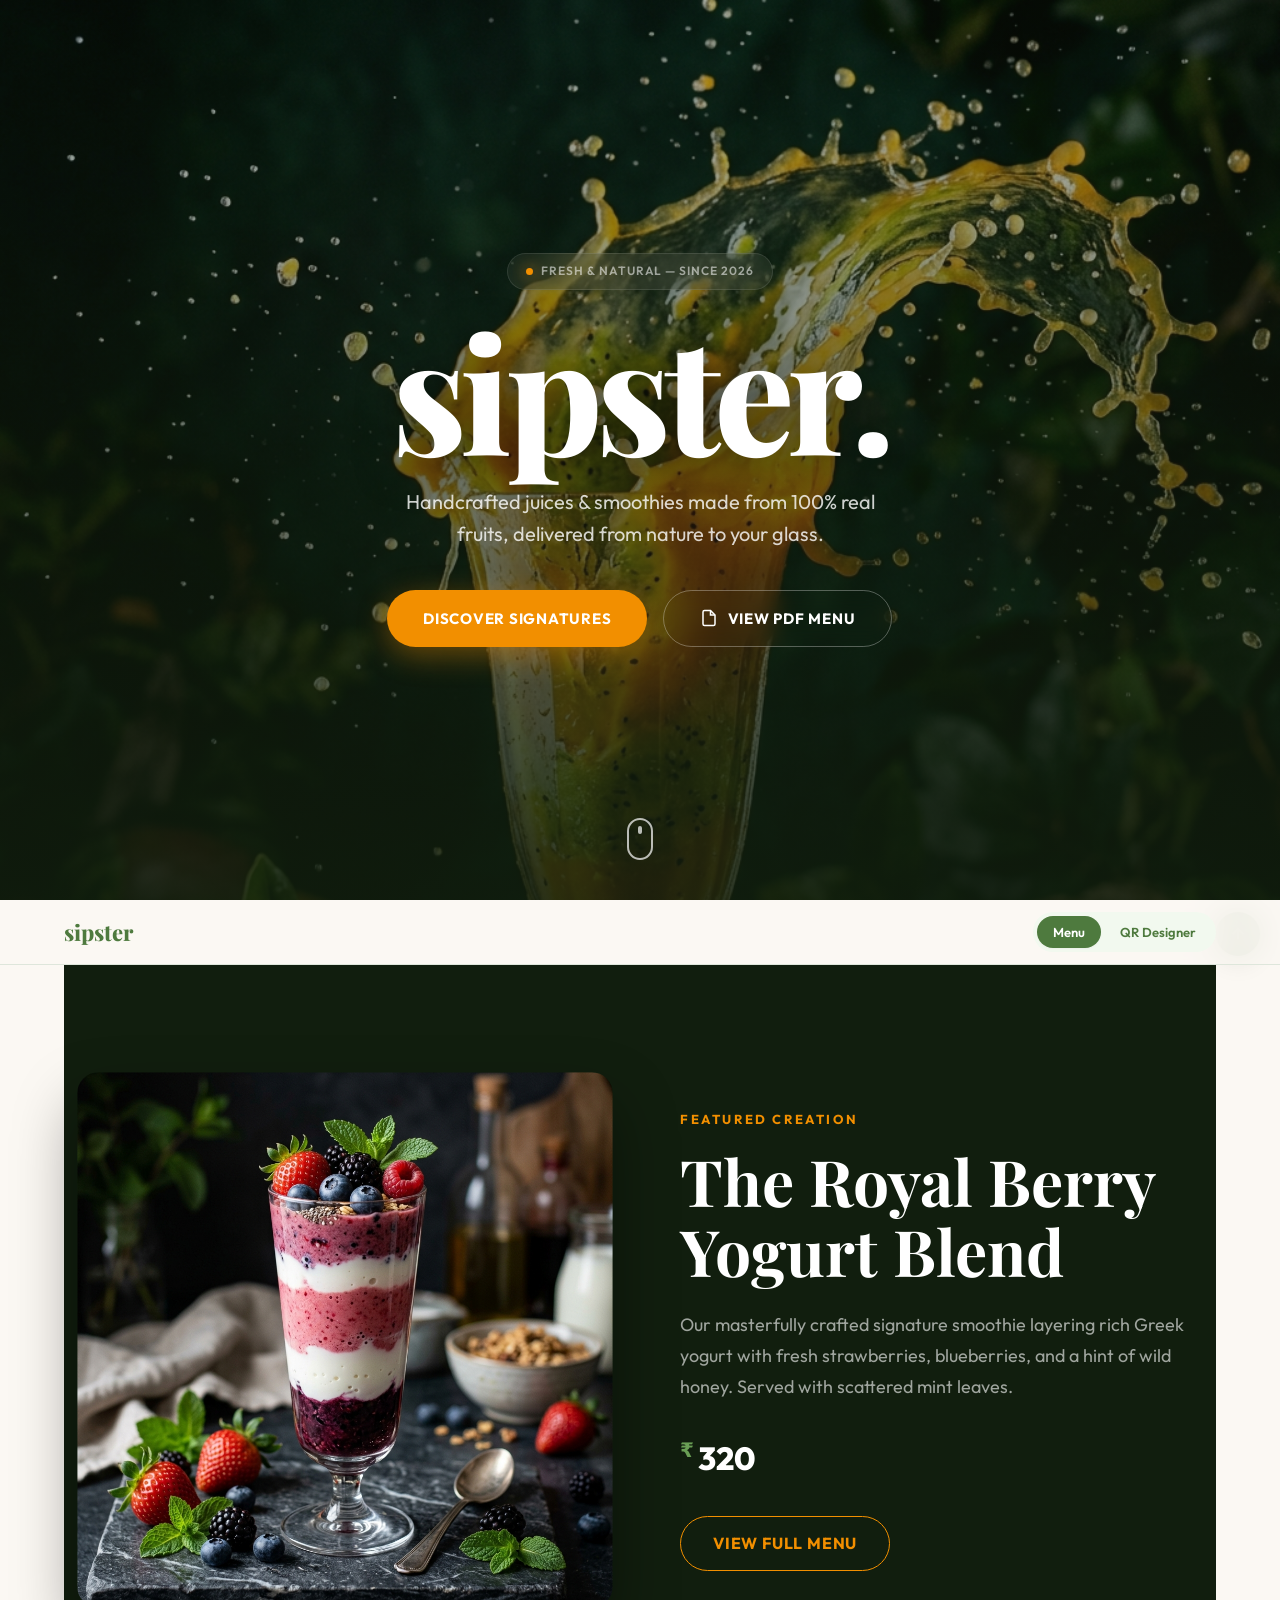
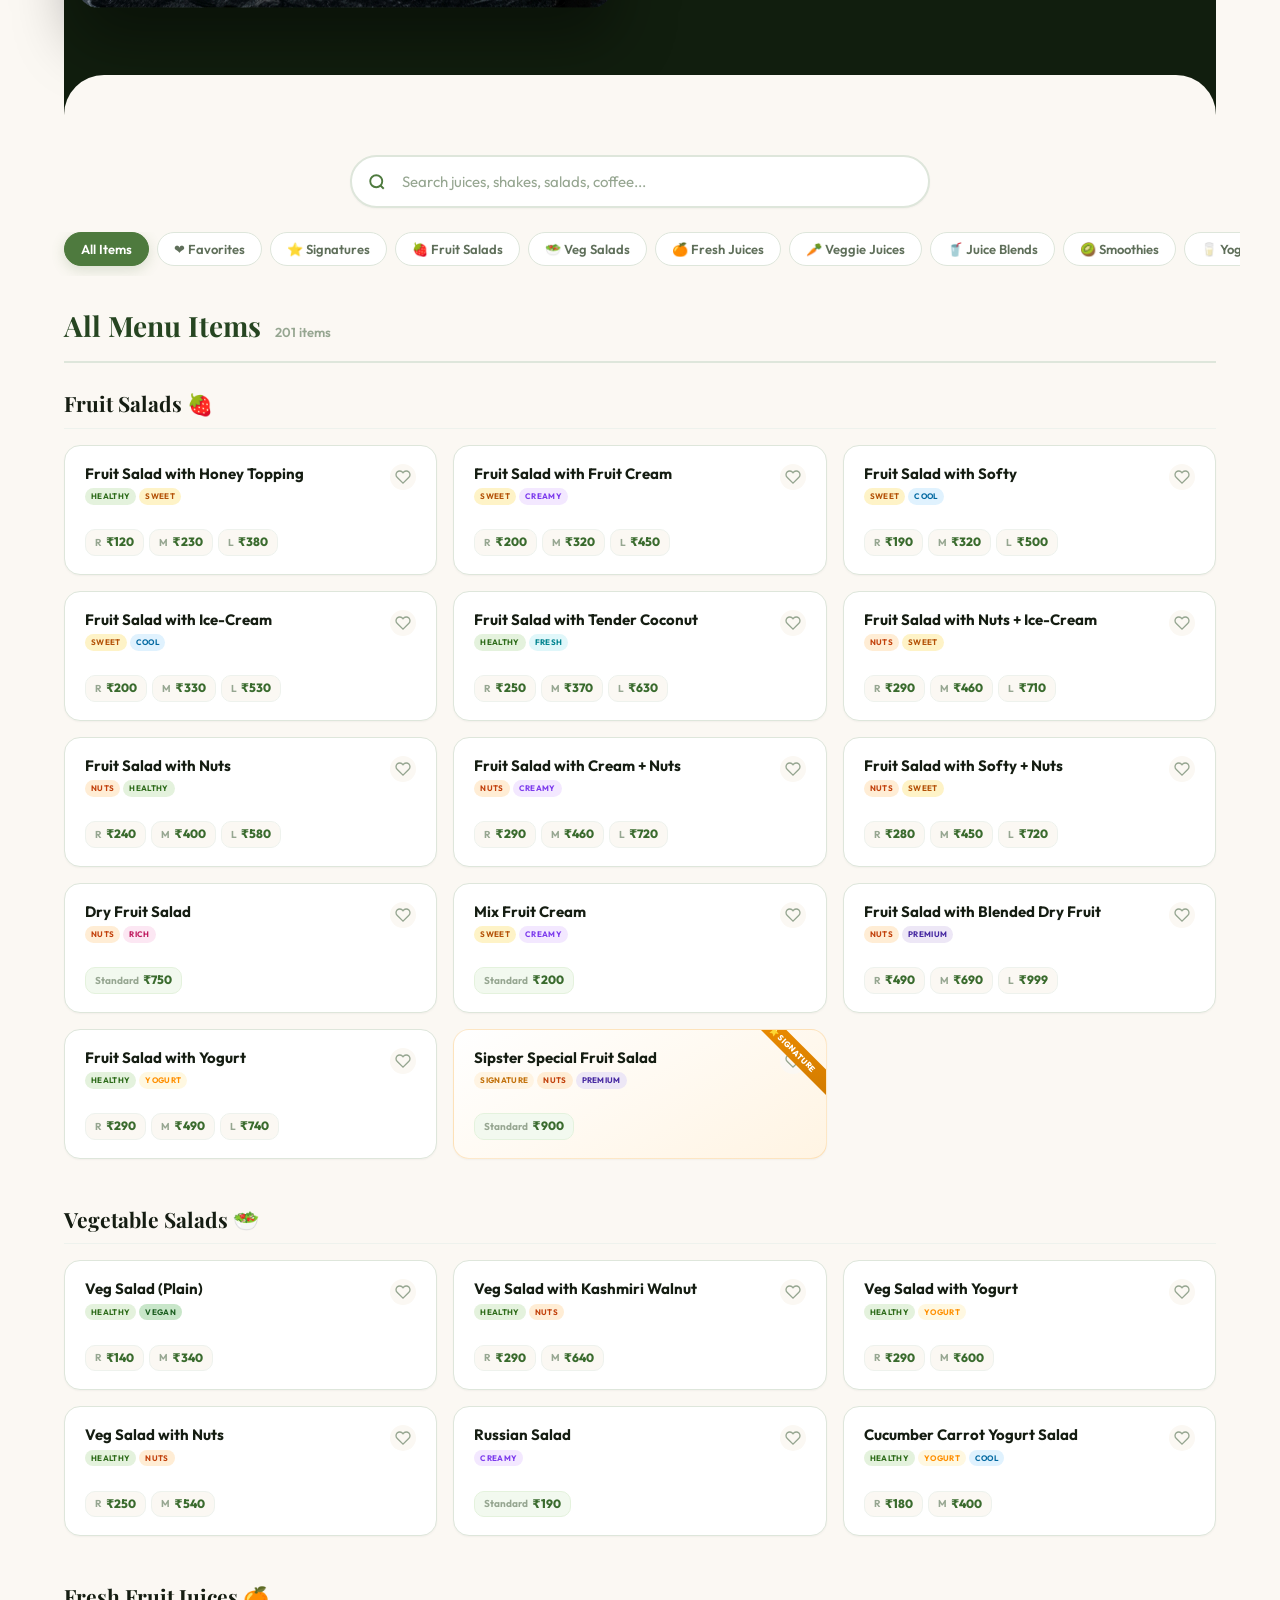
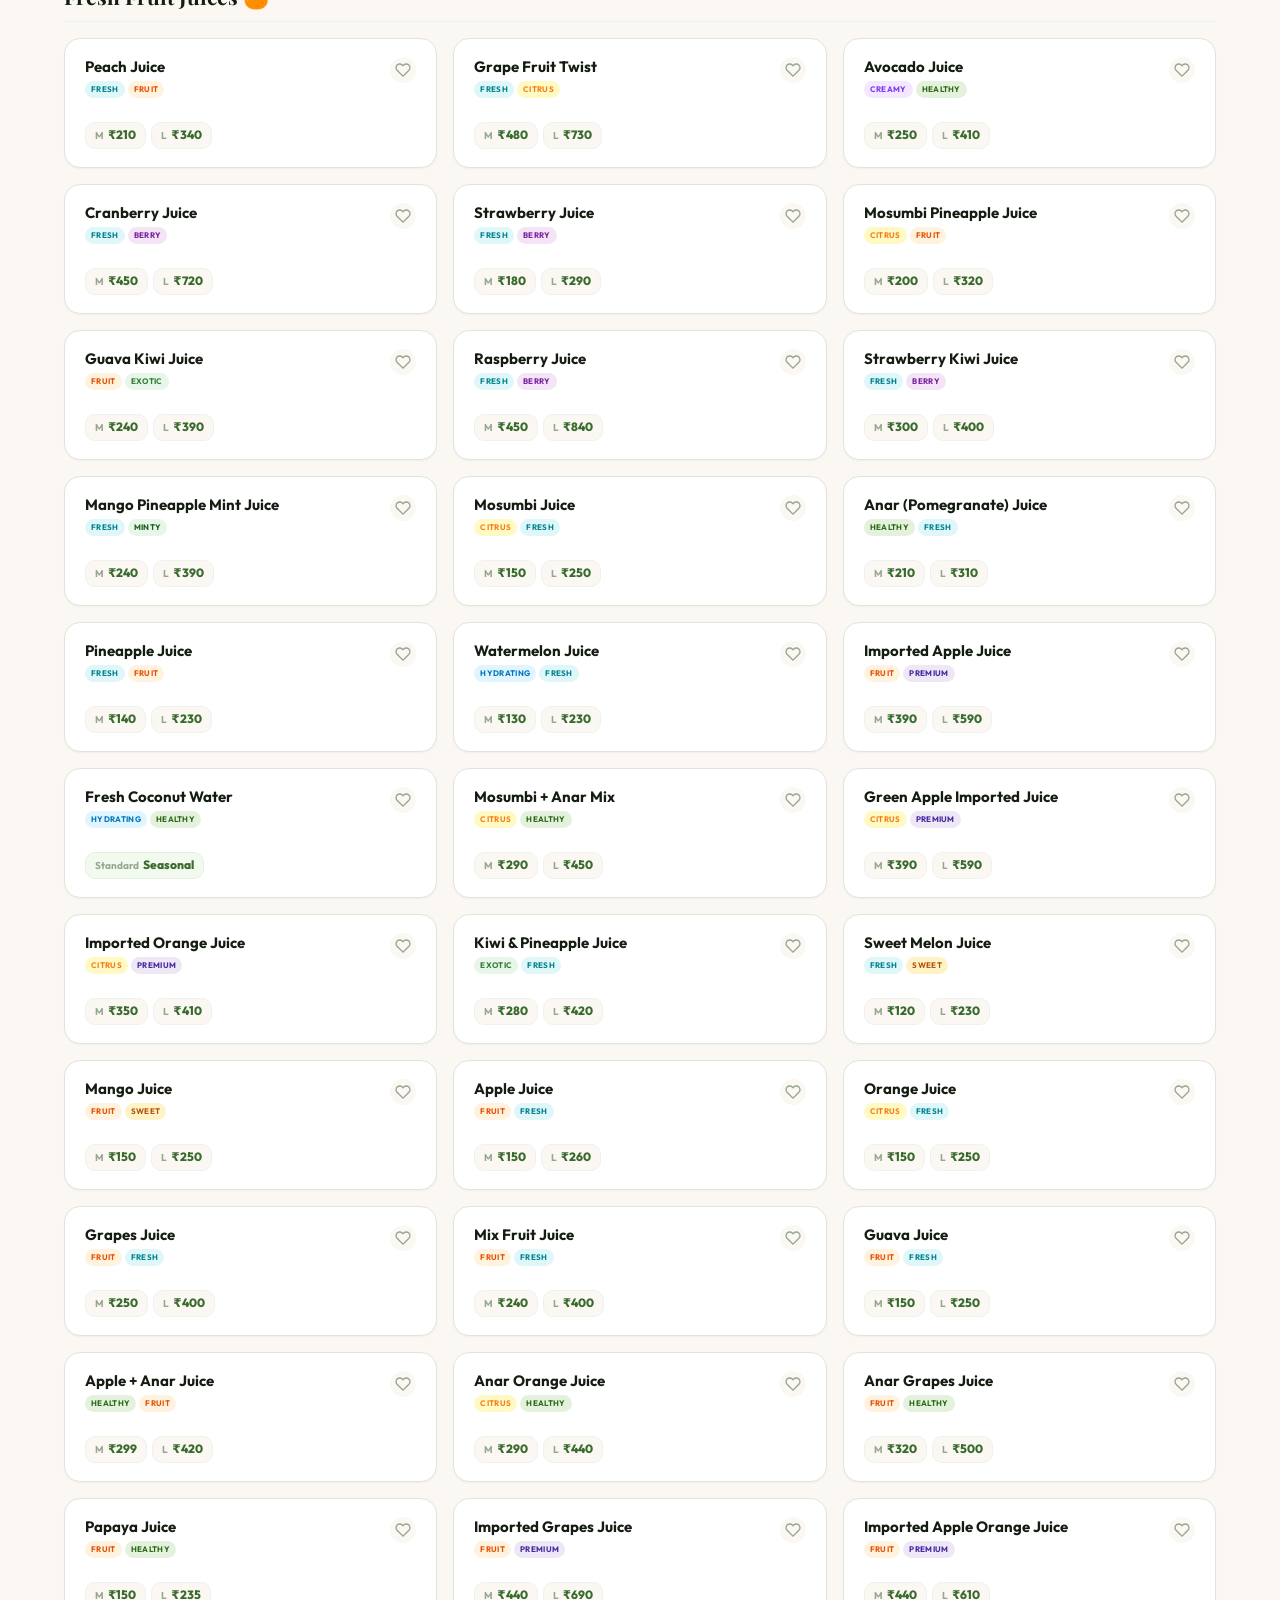
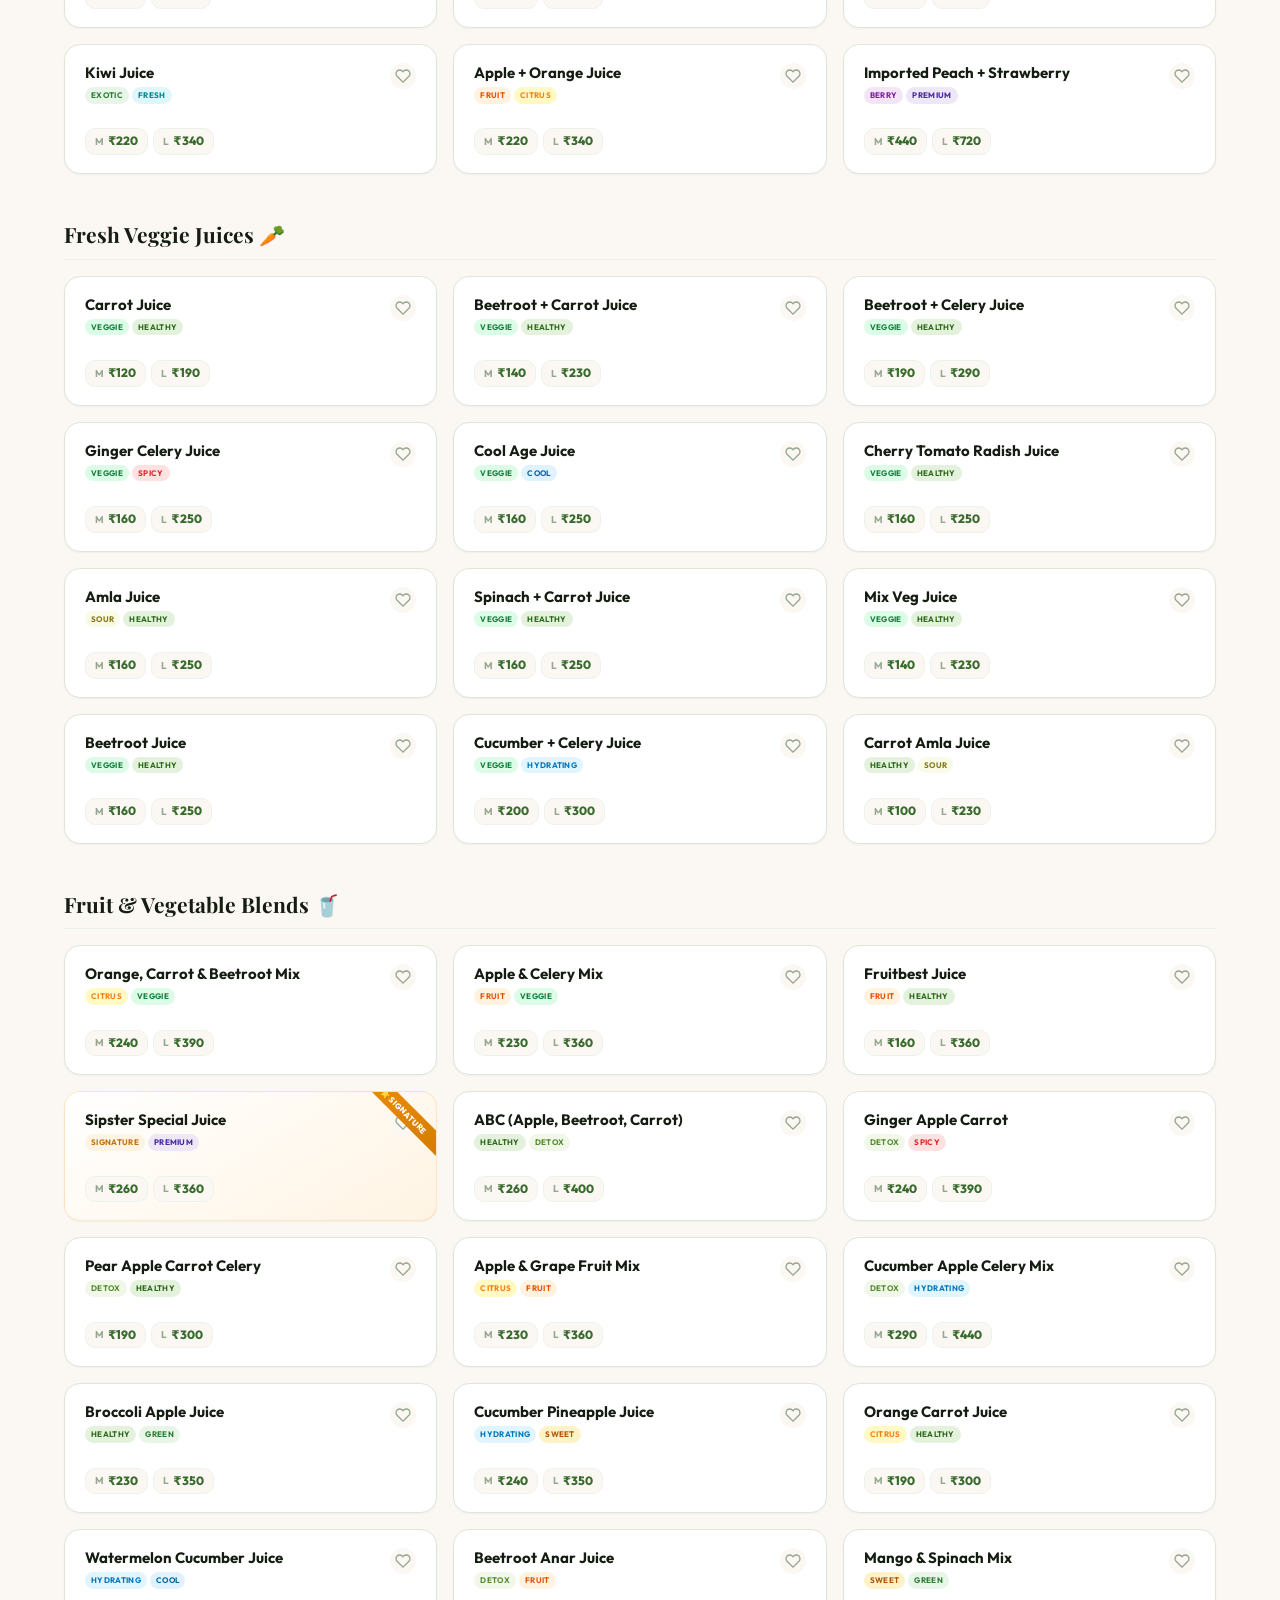
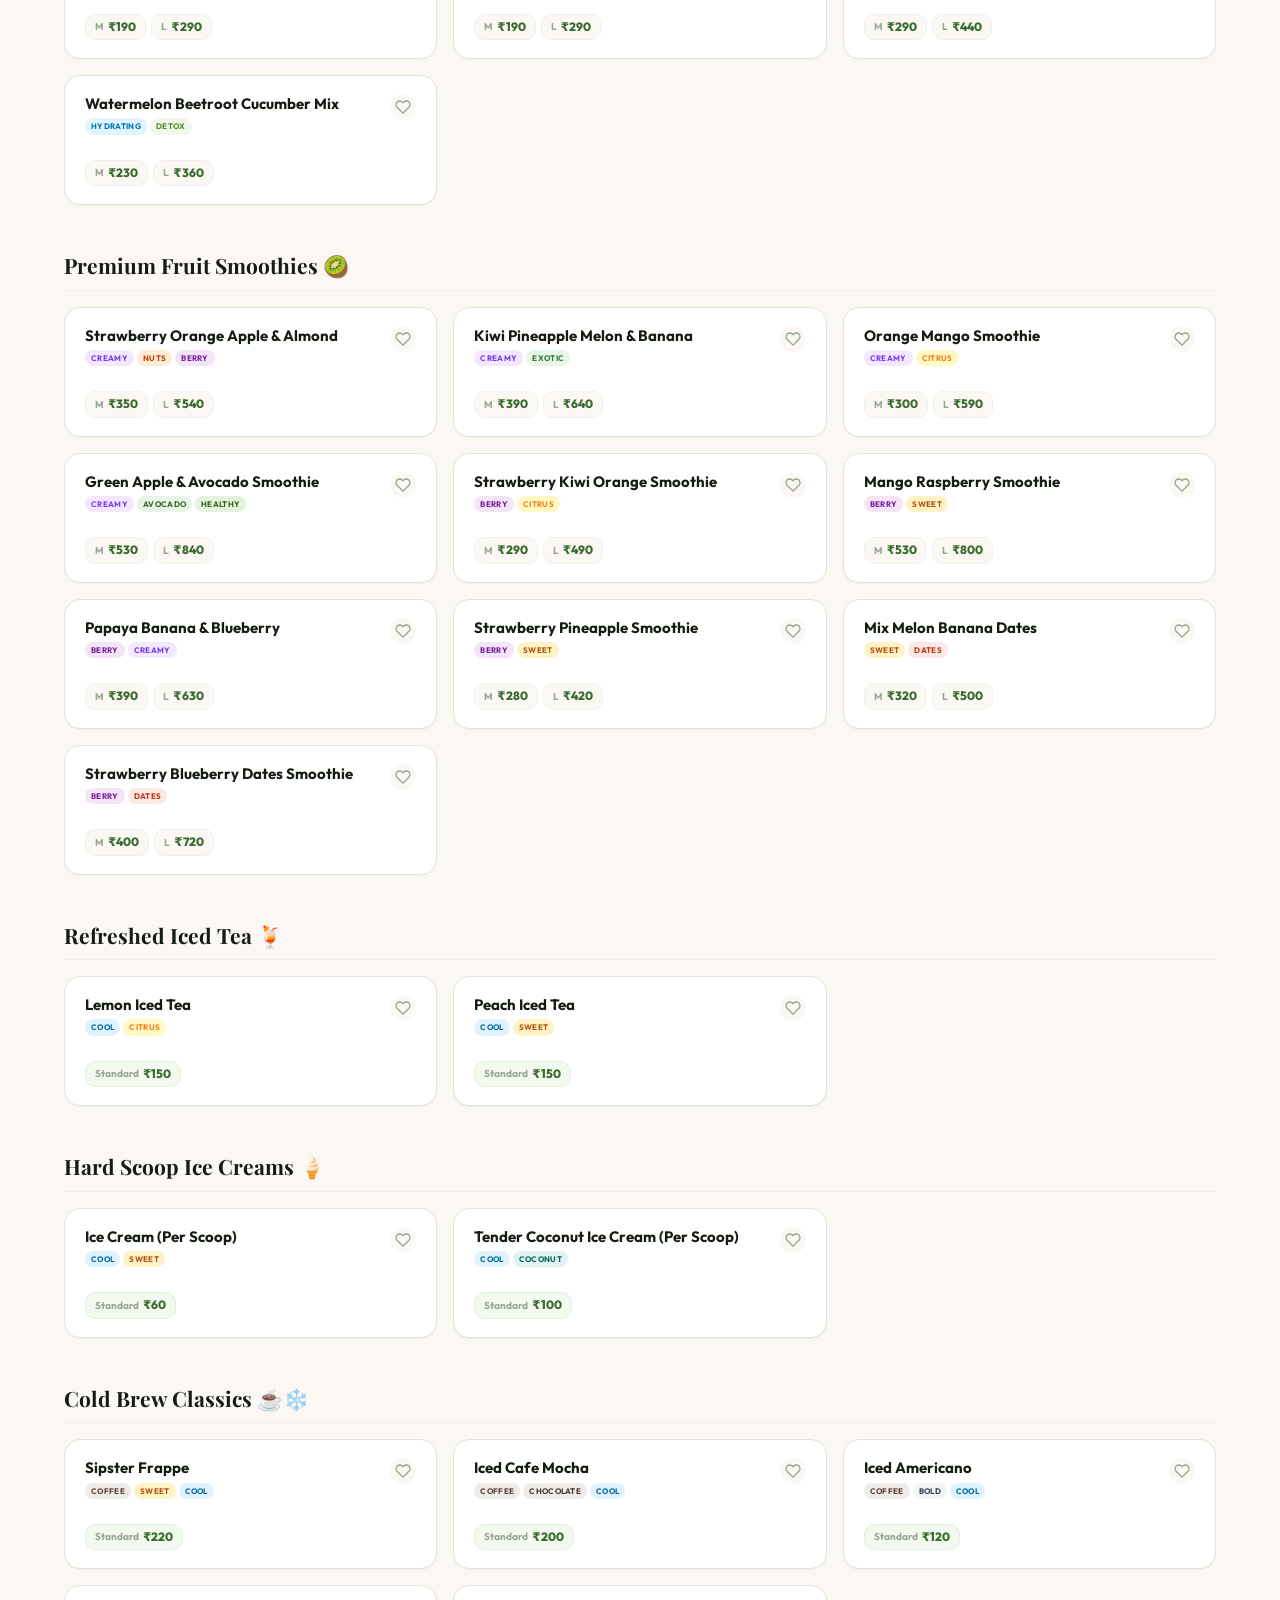
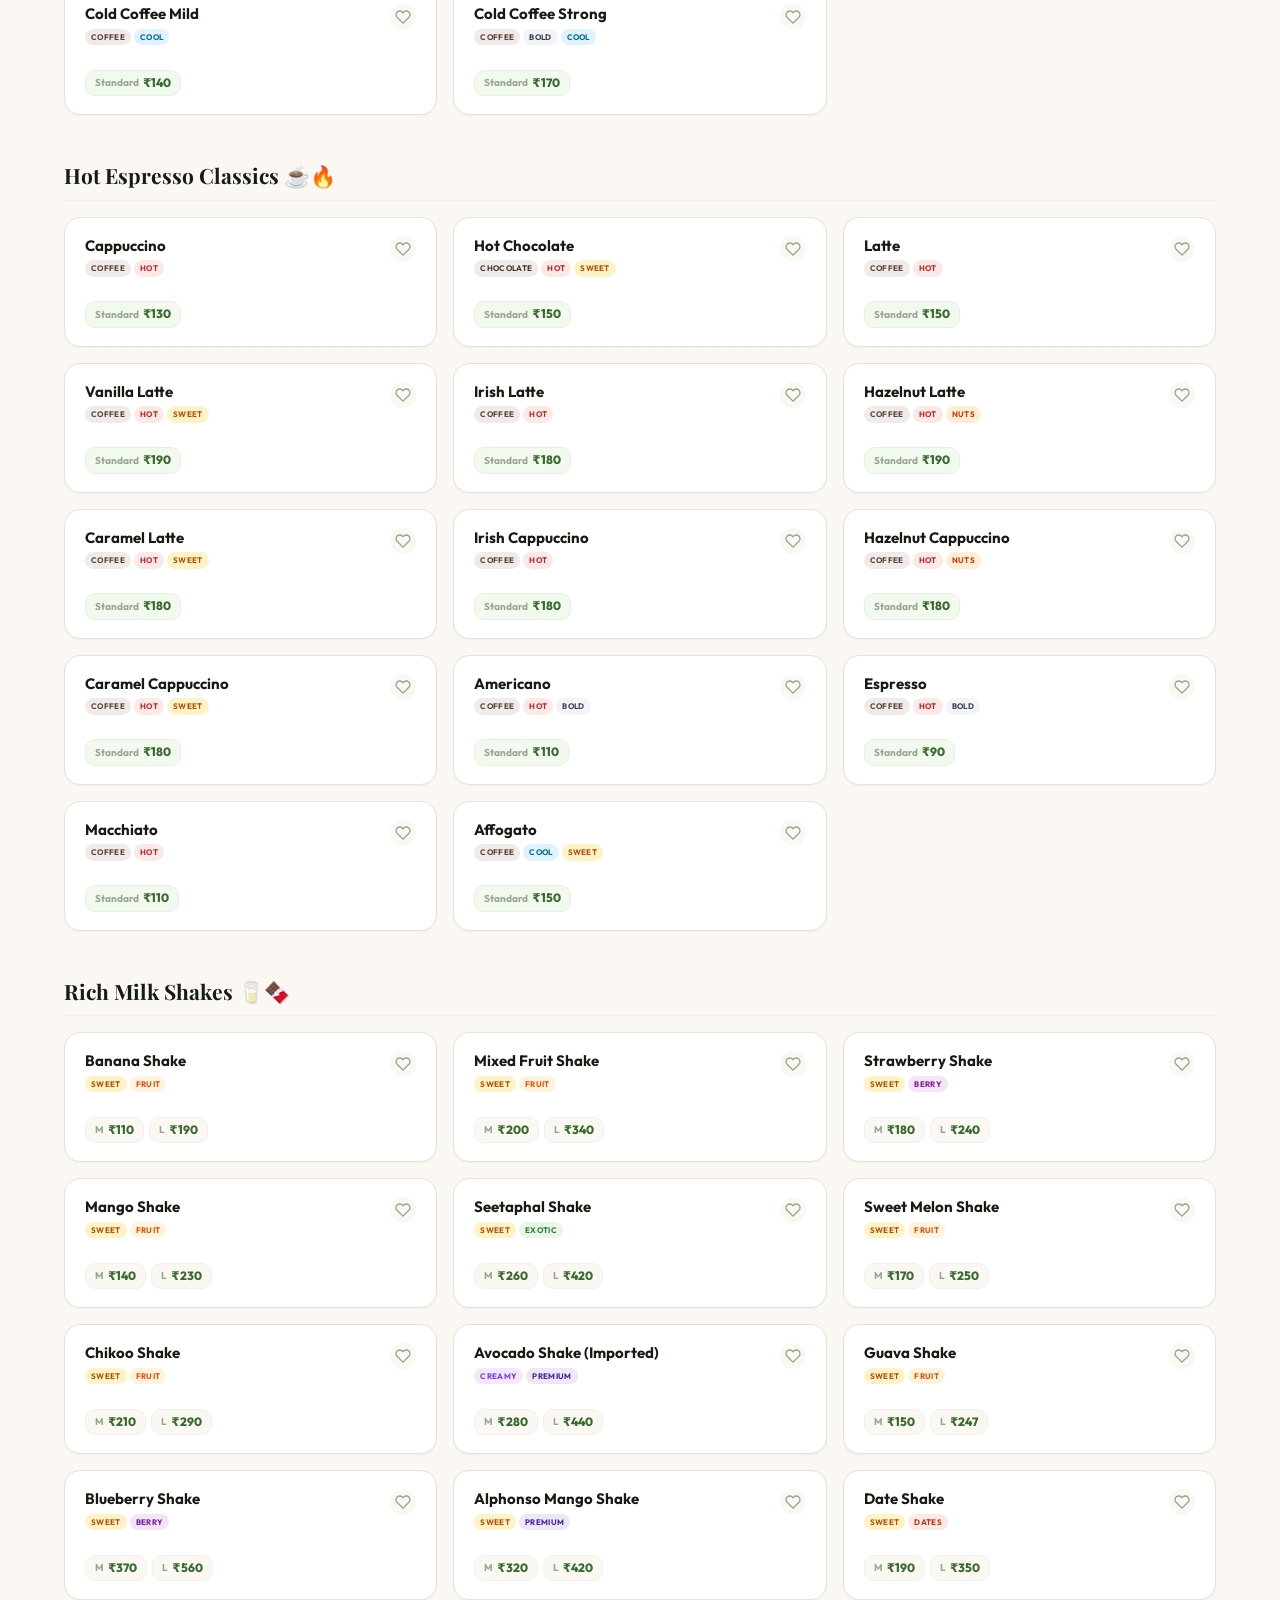
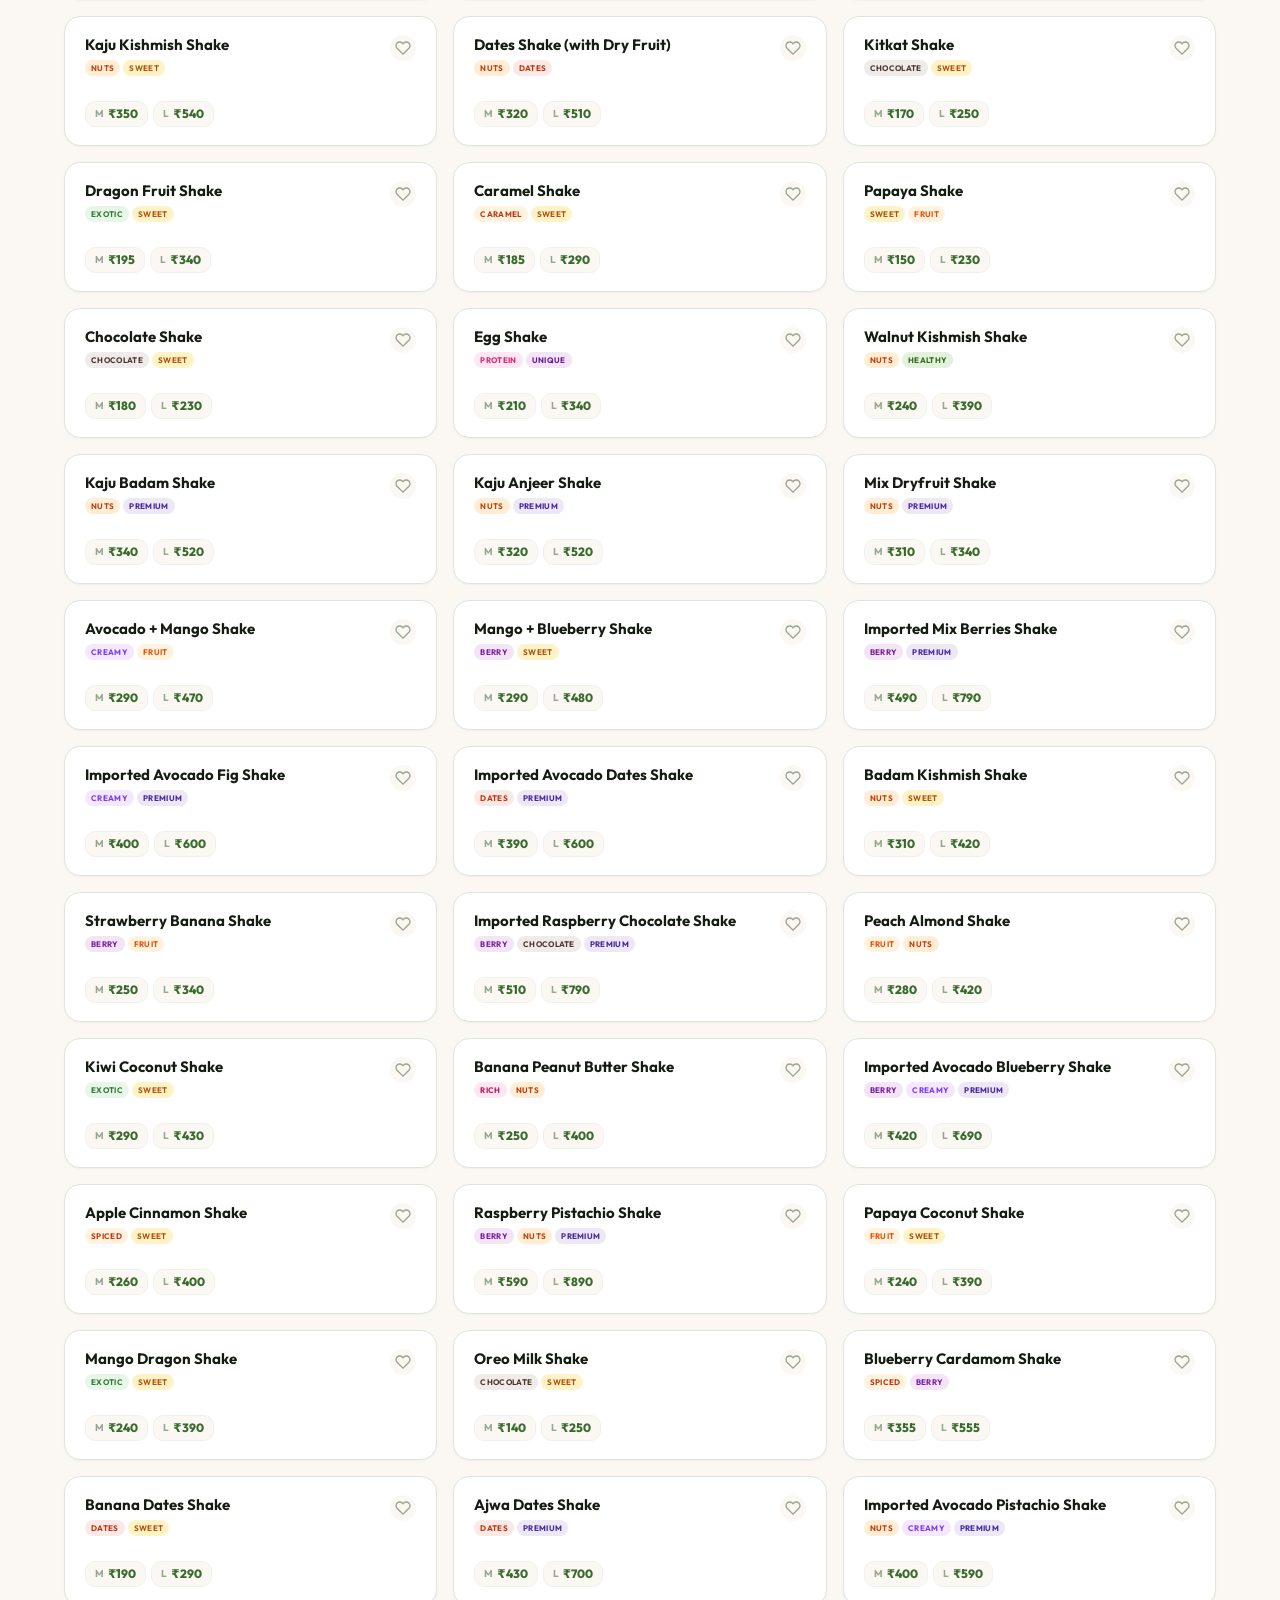
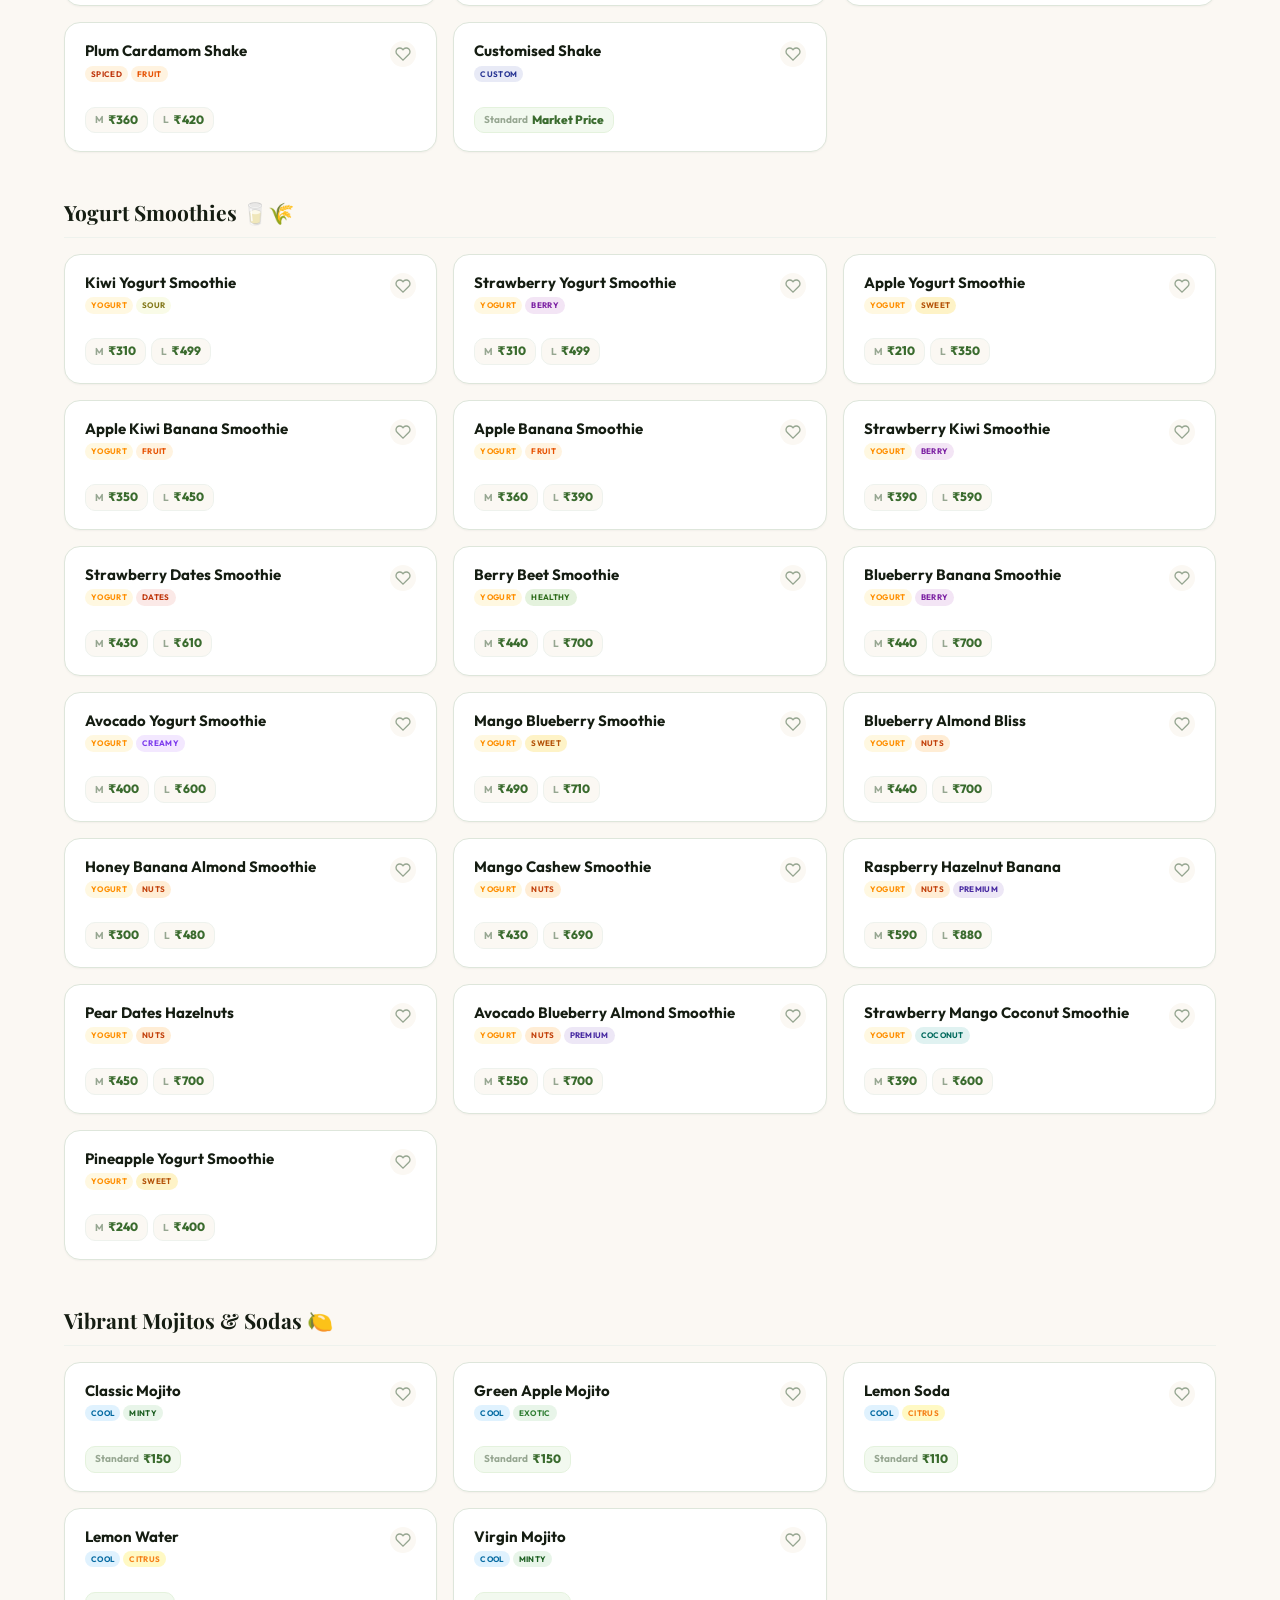
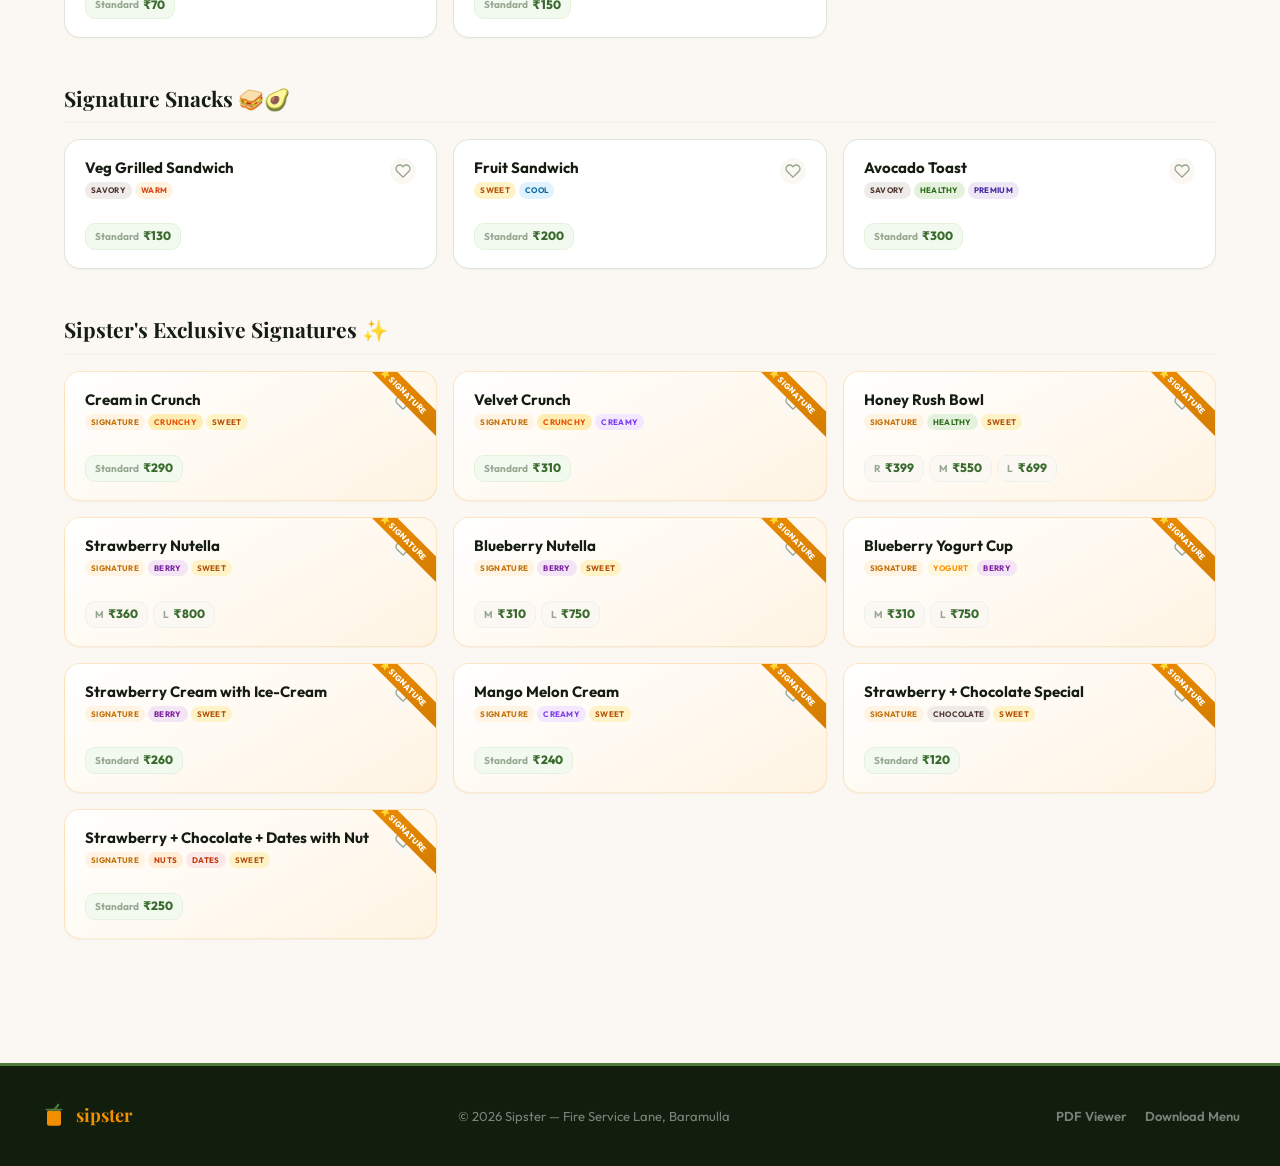
==== commit 2d780aba: "feat: complete premium cinematic redesign" ====
--- a/index.html
+++ b/index.html
@@ -1,132 +1,142 @@
 <!DOCTYPE html>
 <html lang="en">
+
 <head>
   <meta charset="UTF-8">
   <meta name="viewport" content="width=device-width, initial-scale=1.0">
   <title>Sipster — Fresh Juices, Smoothies & Salads | Baramulla</title>
-  <meta name="description" content="Sipster's digital menu — explore 200+ fresh juices, smoothies, shakes, salads, coffee and signature creations. Fire Service Lane, Baramulla.">
-  <link rel="icon" type="image/svg+xml" href="data:image/svg+xml,<svg xmlns='http://www.w3.org/2000/svg' viewBox='0 0 100 100'><rect x='25' y='25' width='50' height='50' rx='10' fill='%23F28F00'/><line x1='50' y1='25' x2='65' y2='10' stroke='%234E7A3E' stroke-width='8'/><rect x='20' y='21' width='60' height='6' fill='%234E7A3E'/></svg>">
+  <meta name="description"
+    content="Sipster's digital menu — explore 200+ fresh juices, smoothies, shakes, salads, coffee and signature creations. Fire Service Lane, Baramulla.">
+  <link rel="icon" type="image/svg+xml"
+    href="data:image/svg+xml,<svg xmlns='http://www.w3.org/2000/svg' viewBox='0 0 100 100'><rect x='25' y='25' width='50' height='50' rx='10' fill='%23F28F00'/><line x1='50' y1='25' x2='65' y2='10' stroke='%234E7A3E' stroke-width='8'/><rect x='20' y='21' width='60' height='6' fill='%234E7A3E'/></svg>">
   <link rel="preconnect" href="https://fonts.googleapis.com">
   <link rel="preconnect" href="https://fonts.gstatic.com" crossorigin>
-  <link href="https://fonts.googleapis.com/css2?family=Outfit:wght@300;400;500;600;700;800;900&family=Playfair+Display:ital,wght@0,400;0,600;0,700;0,800;1,400;1,600&display=swap" rel="stylesheet">
-  <link rel="stylesheet" href="styles.css">
+  <link
+    href="https://fonts.googleapis.com/css2?family=Outfit:wght@300;400;500;600;700;800;900&family=Playfair+Display:ital,wght@0,400;0,600;0,700;0,800;1,400;1,600&display=swap"
+    rel="stylesheet">
+  <link rel="stylesheet" href="styles.css?v=4">
   <script src="qrcode.min.js"></script>
 </head>
+
 <body>
 
-  <!-- ===== HERO SECTION ===== -->
-  <section class="hero" id="hero">
-    <div class="hero-bg">
-      <div class="hero-gradient"></div>
-      <div class="hero-grain"></div>
-      <div class="hero-orb hero-orb-1"></div>
-      <div class="hero-orb hero-orb-2"></div>
-      <div class="hero-orb hero-orb-3"></div>
-    </div>
-    <div class="hero-content">
-      <div class="hero-badge">
-        <span class="badge-dot"></span>
-        Fresh & Natural — Since 2024
-      </div>
-      <div class="hero-logo-wrap">
-        <svg viewBox="0 0 100 100" class="hero-cup-svg" aria-hidden="true">
-          <rect x="22" y="28" width="56" height="58" rx="10" fill="#F28F00"/>
-          <line x1="50" y1="28" x2="68" y2="6" stroke="#fff" stroke-width="9" stroke-linecap="round"/>
-          <rect x="16" y="22" width="68" height="7" rx="3.5" fill="#fff"/>
-        </svg>
-      </div>
-      <h1 class="hero-title">sipster</h1>
-      <p class="hero-tagline">Juices &bull; Smoothies &bull; Salads</p>
-      <p class="hero-desc">Baramulla's freshest juice bar — handcrafted drinks made from 100% real fruits, delivered from nature to your glass.</p>
-      <div class="hero-cta-row">
-        <a href="#menu" class="hero-cta hero-cta-primary">
-          <svg viewBox="0 0 24 24" fill="none" stroke="currentColor" stroke-width="2.5"><path d="M12 2v20M17 5H9.5a3.5 3.5 0 0 0 0 7h5a3.5 3.5 0 0 1 0 7H6"/></svg>
-          Explore Menu
+  <!-- ===== CINEMATIC HERO SECTION ===== -->
+  <section class="hero-premium" id="hero">
+    <div class="hero-premium-bg" style="background-image: url('assets/hero-splash.png');">
+      <div class="hero-premium-overlay"></div>
+    </div>
+    <div class="hero-premium-content" data-aos="fade-up">
+      <div class="hero-badge premium-badge">
+        <span class="badge-dot glow"></span>
+        Fresh & Natural — Since 2026
+
+      </div>
+      <h1 class="hero-title-premium">sipster.</h1>
+      <p class="hero-subtitle-premium">Handcrafted juices & smoothies made from 100% real fruits, delivered from nature
+        to your glass.</p>
+
+      <div class="hero-actions">
+        <a href="#signature" class="btn-premium btn-premium-primary">
+          Discover Signatures
         </a>
-        <a href="sipster%20menu.pdf" target="_blank" class="hero-cta hero-cta-ghost">
-          <svg viewBox="0 0 24 24" fill="none" stroke="currentColor" stroke-width="2.5"><path d="M14 2H6a2 2 0 0 0-2 2v16a2 2 0 0 0 2 2h12a2 2 0 0 0 2-2V8z"/><polyline points="14 2 14 8 20 8"/></svg>
-          View PDF
+        <a href="sipster%20menu.pdf" target="_blank" class="btn-premium btn-premium-outline">
+          <svg viewBox="0 0 24 24" fill="none" stroke="currentColor" stroke-width="2">
+            <path d="M14 2H6a2 2 0 0 0-2 2v16a2 2 0 0 0 2 2h12a2 2 0 0 0 2-2V8z" />
+            <polyline points="14 2 14 8 20 8" />
+          </svg>
+          View PDF Menu
         </a>
       </div>
-      <div class="hero-stats">
-        <div class="stat"><span class="stat-num">200+</span><span class="stat-label">Menu Items</span></div>
-        <div class="stat-divider"></div>
-        <div class="stat"><span class="stat-num">15+</span><span class="stat-label">Categories</span></div>
-        <div class="stat-divider"></div>
-        <div class="stat"><span class="stat-num">100%</span><span class="stat-label">Fresh Fruits</span></div>
-      </div>
-    </div>
-    <a href="#menu" class="hero-scroll" aria-label="Scroll down">
-      <span>Scroll</span>
-      <svg viewBox="0 0 24 24" fill="none" stroke="currentColor" stroke-width="2"><line x1="12" y1="5" x2="12" y2="19"/><polyline points="19 12 12 19 5 12"/></svg>
+    </div>
+    <a href="#signature" class="scroll-indicator" aria-label="Scroll down">
+      <div class="mouse">
+        <div class="wheel"></div>
+      </div>
     </a>
   </section>
 
   <!-- ===== STICKY HEADER ===== -->
-  <header class="site-header" id="site-header">
+  <header class="site-header premium-header" id="site-header">
     <div class="header-inner">
       <a href="#hero" class="header-brand">
-        <svg viewBox="0 0 100 100" class="header-cup" aria-hidden="true">
-          <rect x="25" y="30" width="50" height="55" rx="8" fill="#F28F00"/>
-          <line x1="50" y1="30" x2="65" y2="10" stroke="#4E7A3E" stroke-width="8" stroke-linecap="round"/>
-          <rect x="20" y="24" width="60" height="6" rx="3" fill="#4E7A3E"/>
-        </svg>
         <div class="header-brand-text">
           <strong>sipster</strong>
-          <span>Juices • Smoothies • Salads</span>
         </div>
       </a>
       <nav class="header-tabs">
-        <button class="htab active" id="tab-menu">
-          <svg viewBox="0 0 24 24" fill="none" stroke="currentColor" stroke-width="2"><path d="M4 6h16M4 12h10M4 18h14"/></svg>
-          Menu
-        </button>
-        <button class="htab" id="tab-qr">
-          <svg viewBox="0 0 24 24" fill="none" stroke="currentColor" stroke-width="2"><rect x="3" y="3" width="7" height="7"/><rect x="14" y="3" width="7" height="7"/><rect x="14" y="14" width="7" height="7"/><rect x="3" y="14" width="7" height="7"/></svg>
-          QR Designer
-        </button>
+        <button class="htab active" id="tab-menu">Menu</button>
+        <button class="htab" id="tab-qr">QR Designer</button>
       </nav>
     </div>
   </header>
 
   <!-- ===== MAIN ===== -->
-  <main class="main" id="menu">
+  <main class="main premium-main" id="menu">
 
     <!-- VIEW: DIGITAL MENU -->
     <section id="view-menu" class="view">
-      <!-- Search -->
-      <div class="search-wrap">
-        <div class="search-bar">
-          <svg class="search-bar-icon" viewBox="0 0 24 24" fill="none" stroke="currentColor" stroke-width="2.5"><circle cx="11" cy="11" r="8"/><line x1="21" y1="21" x2="16.65" y2="16.65"/></svg>
-          <input type="text" id="search-menu" placeholder="Search juices, shakes, salads, coffee..." autocomplete="off">
-        </div>
-      </div>
-
-      <!-- Category Pills -->
-      <div class="pills-track">
-        <div class="pills-scroll">
-          <button class="pill active" data-cat="all">All Items</button>
-          <button class="pill" data-cat="favorites">❤️ Favorites</button>
-          <button class="pill" data-cat="signatures">⭐ Signatures</button>
-          <button class="pill" data-cat="fruit-salads">🍓 Fruit Salads</button>
-          <button class="pill" data-cat="vegetable-salads">🥗 Veg Salads</button>
-          <button class="pill" data-cat="fresh-juices">🍊 Fresh Juices</button>
-          <button class="pill" data-cat="vegetable-juices">🥕 Veggie Juices</button>
-          <button class="pill" data-cat="mixed-juices">🥤 Juice Blends</button>
-          <button class="pill" data-cat="smoothies">🥝 Smoothies</button>
-          <button class="pill" data-cat="yogurt-smoothies">🥛 Yogurt Smoothies</button>
-          <button class="pill" data-cat="shakes">🍫 Shakes</button>
-          <button class="pill" data-cat="iced-teas">🍹 Iced Tea</button>
-          <button class="pill" data-cat="cold-classics">☕ Cold Coffee</button>
-          <button class="pill" data-cat="hot-classics">🔥 Hot Coffee</button>
-          <button class="pill" data-cat="mojitos">🍋 Lemonades</button>
-          <button class="pill" data-cat="ice-creams">🍦 Ice Cream</button>
-          <button class="pill" data-cat="snacks">🥪 Snacks</button>
-        </div>
-      </div>
+
+      <!-- Signature Highlights -->
+      <section class="signature-highlights" id="signature">
+        <div class="sig-grid">
+          <div class="sig-image-col" data-aos="fade-right">
+            <img src="assets/featured-smoothie.png" alt="Signature Berry Smoothie" class="sig-img">
+          </div>
+          <div class="sig-content-col" data-aos="fade-left">
+            <h4 class="sig-label">Featured Creation</h4>
+            <h2 class="sig-title">The Royal Berry <br> Yogurt Blend</h2>
+            <p class="sig-desc">Our masterfully crafted signature smoothie layering rich Greek yogurt with fresh
+              strawberries, blueberries, and a hint of wild honey. Served with scattered mint leaves.</p>
+            <div class="sig-price">
+              <span class="currency">₹</span>320
+            </div>
+            <a href="#full-menu" class="btn-sig">View Full Menu</a>
+          </div>
+        </div>
+      </section>
+
+      <!-- Menu Navigation -->
+      <div id="full-menu" class="menu-nav-section" data-aos="fade-up">
+        <!-- Search -->
+        <div class="search-wrap">
+          <div class="search-bar">
+            <svg class="search-bar-icon" viewBox="0 0 24 24" fill="none" stroke="currentColor" stroke-width="2.5">
+              <circle cx="11" cy="11" r="8" />
+              <line x1="21" y1="21" x2="16.65" y2="16.65" />
+            </svg>
+            <input type="text" id="search-menu" placeholder="Search juices, shakes, salads, coffee..."
+              autocomplete="off">
+          </div>
+        </div>
+
+        <!-- Category Pills -->
+        <div class="pills-track">
+          <div class="pills-scroll">
+            <button class="pill active" data-cat="all">All Items</button>
+            <button class="pill" data-cat="favorites">❤️ Favorites</button>
+            <button class="pill" data-cat="signatures">⭐ Signatures</button>
+            <button class="pill" data-cat="fruit-salads">🍓 Fruit Salads</button>
+            <button class="pill" data-cat="vegetable-salads">🥗 Veg Salads</button>
+            <button class="pill" data-cat="fresh-juices">🍊 Fresh Juices</button>
+            <button class="pill" data-cat="vegetable-juices">🥕 Veggie Juices</button>
+            <button class="pill" data-cat="mixed-juices">🥤 Juice Blends</button>
+            <button class="pill" data-cat="smoothies">🥝 Smoothies</button>
+            <button class="pill" data-cat="yogurt-smoothies">🥛 Yogurt Smoothies</button>
+            <button class="pill" data-cat="shakes">🍫 Shakes</button>
+            <button class="pill" data-cat="iced-teas">🍹 Iced Tea</button>
+            <button class="pill" data-cat="cold-classics">☕ Cold Coffee</button>
+            <button class="pill" data-cat="hot-classics">🔥 Hot Coffee</button>
+            <button class="pill" data-cat="mojitos">🍋 Lemonades</button>
+            <button class="pill" data-cat="ice-creams">🍦 Ice Cream</button>
+            <button class="pill" data-cat="snacks">🥪 Snacks</button>
+          </div>
+        </div>
+
+      </div>
+      <!-- End Menu Navigation -->
 
       <!-- Menu Heading -->
-      <div class="menu-heading">
+      <div class="menu-heading" data-aos="fade-up">
         <h2 id="menu-list-heading">All Menu Items</h2>
         <span class="item-count" id="menu-count"></span>
       </div>
@@ -193,11 +203,15 @@
             </label>
             <div class="btn-row">
               <button type="button" id="download-qr-only" class="btn-out">
-                <svg viewBox="0 0 24 24" fill="none" stroke="currentColor" stroke-width="2"><path d="M21 15v4a2 2 0 0 1-2 2H5a2 2 0 0 1-2-2v-4M7 10l5 5 5-5M12 15V3"/></svg>
+                <svg viewBox="0 0 24 24" fill="none" stroke="currentColor" stroke-width="2">
+                  <path d="M21 15v4a2 2 0 0 1-2 2H5a2 2 0 0 1-2-2v-4M7 10l5 5 5-5M12 15V3" />
+                </svg>
                 QR Only
               </button>
               <button type="button" id="download-flyer" class="btn-fill">
-                <svg viewBox="0 0 24 24" fill="none" stroke="currentColor" stroke-width="2"><path d="M21 15v4a2 2 0 0 1-2 2H5a2 2 0 0 1-2-2v-4M7 10l5 5 5-5M12 15V3"/></svg>
+                <svg viewBox="0 0 24 24" fill="none" stroke="currentColor" stroke-width="2">
+                  <path d="M21 15v4a2 2 0 0 1-2 2H5a2 2 0 0 1-2-2v-4M7 10l5 5 5-5M12 15V3" />
+                </svg>
                 Download Flyer
               </button>
             </div>
@@ -205,7 +219,10 @@
         </div>
         <!-- Preview -->
         <div class="qr-panel qr-preview">
-          <div class="qr-panel-head"><h3>Live Preview</h3><p>High-res printable canvas render.</p></div>
+          <div class="qr-panel-head">
+            <h3>Live Preview</h3>
+            <p>High-res printable canvas render.</p>
+          </div>
           <div class="canvas-wrap">
             <canvas id="flyer-preview-canvas" width="600" height="850"></canvas>
           </div>
@@ -218,7 +235,11 @@
   <footer class="site-footer">
     <div class="footer-inner">
       <div class="footer-brand">
-        <svg viewBox="0 0 100 100" class="footer-cup" aria-hidden="true"><rect x="25" y="30" width="50" height="55" rx="8" fill="#F28F00"/><line x1="50" y1="30" x2="65" y2="10" stroke="#4E7A3E" stroke-width="8" stroke-linecap="round"/><rect x="20" y="24" width="60" height="6" rx="3" fill="#4E7A3E"/></svg>
+        <svg viewBox="0 0 100 100" class="footer-cup" aria-hidden="true">
+          <rect x="25" y="30" width="50" height="55" rx="8" fill="#F28F00" />
+          <line x1="50" y1="30" x2="65" y2="10" stroke="#4E7A3E" stroke-width="8" stroke-linecap="round" />
+          <rect x="20" y="24" width="60" height="6" rx="3" fill="#4E7A3E" />
+        </svg>
         <strong>sipster</strong>
       </div>
       <p>&copy; 2026 Sipster &mdash; Fire Service Lane, Baramulla</p>
@@ -231,9 +252,13 @@
 
   <!-- Back to Top -->
   <button id="back-to-top" class="btt" aria-label="Back to top">
-    <svg viewBox="0 0 24 24" fill="none" stroke="currentColor" stroke-width="2.5"><line x1="12" y1="19" x2="12" y2="5"/><polyline points="5 12 12 5 19 12"/></svg>
+    <svg viewBox="0 0 24 24" fill="none" stroke="currentColor" stroke-width="2.5">
+      <line x1="12" y1="19" x2="12" y2="5" />
+      <polyline points="5 12 12 5 19 12" />
+    </svg>
   </button>
 
-  <script src="app.js"></script>
+  <script src="app.js?v=4"></script>
 </body>
-</html>
+
+</html>
--- a/styles.css
+++ b/styles.css
@@ -271,3 +271,251 @@
   .menu-card{padding:14px 16px}
   .price-badge{font-size:11px;padding:2px 7px}
 }
+
+/* =========================================================
+   CINEMATIC & PREMIUM UPGRADES
+   ========================================================= */
+
+/* Hero Section */
+.hero-premium {
+  position: relative;
+  min-height: 100vh;
+  display: flex;
+  align-items: center;
+  justify-content: center;
+  overflow: hidden;
+  background: var(--g900);
+}
+
+.hero-premium-bg {
+  position: absolute;
+  top: 0; left: 0; width: 100%; height: 120%;
+  background-size: cover;
+  background-position: center 30%;
+  z-index: 0;
+  will-change: transform;
+}
+
+.hero-premium-overlay {
+  position: absolute;
+  inset: 0;
+  background: linear-gradient(180deg, rgba(17,30,14,0.3) 0%, rgba(17,30,14,0.7) 60%, rgba(17,30,14,1) 100%);
+}
+
+.hero-premium-content {
+  position: relative;
+  z-index: 2;
+  text-align: center;
+  max-width: 800px;
+  padding: 0 24px;
+}
+
+.premium-badge {
+  background: rgba(255, 255, 255, 0.05);
+  border-color: rgba(255, 255, 255, 0.1);
+  backdrop-filter: blur(20px);
+}
+.glow { box-shadow: 0 0 15px var(--o500); }
+
+.hero-title-premium {
+  font-family: var(--serif);
+  font-size: clamp(80px, 15vw, 160px);
+  font-weight: 800;
+  color: var(--white);
+  line-height: 0.9;
+  letter-spacing: -0.04em;
+  margin-bottom: 24px;
+  text-shadow: 0 10px 40px rgba(0,0,0,0.5);
+}
+
+.hero-subtitle-premium {
+  font-size: clamp(16px, 3vw, 20px);
+  color: rgba(255, 255, 255, 0.8);
+  max-width: 500px;
+  margin: 0 auto 40px;
+  line-height: 1.6;
+}
+
+.hero-actions {
+  display: flex;
+  gap: 16px;
+  justify-content: center;
+  flex-wrap: wrap;
+}
+
+.btn-premium {
+  display: inline-flex;
+  align-items: center;
+  gap: 10px;
+  padding: 16px 36px;
+  border-radius: var(--r-pill);
+  font-size: 15px;
+  font-weight: 700;
+  letter-spacing: 0.05em;
+  text-transform: uppercase;
+  transition: all 0.4s var(--ease);
+}
+.btn-premium svg { width: 18px; height: 18px; }
+
+.btn-premium-primary {
+  background: var(--o500);
+  color: var(--white);
+  box-shadow: 0 8px 30px rgba(242, 143, 0, 0.4);
+}
+.btn-premium-primary:hover {
+  background: var(--o400);
+  transform: translateY(-4px);
+  box-shadow: 0 12px 40px rgba(242, 143, 0, 0.6);
+}
+
+.btn-premium-outline {
+  background: transparent;
+  color: var(--white);
+  border: 1px solid rgba(255, 255, 255, 0.3);
+  backdrop-filter: blur(10px);
+}
+.btn-premium-outline:hover {
+  background: rgba(255, 255, 255, 0.1);
+  border-color: rgba(255, 255, 255, 0.6);
+  transform: translateY(-4px);
+}
+
+.scroll-indicator {
+  position: absolute;
+  bottom: 40px;
+  left: 50%;
+  transform: translateX(-50%);
+  z-index: 2;
+  opacity: 0.7;
+  transition: opacity 0.3s;
+}
+.scroll-indicator:hover { opacity: 1; }
+.mouse {
+  width: 26px; height: 42px;
+  border: 2px solid var(--white);
+  border-radius: 20px;
+  display: flex; justify-content: center;
+  padding-top: 6px;
+}
+.wheel {
+  width: 4px; height: 8px;
+  background: var(--white);
+  border-radius: 2px;
+  animation: scrollWheel 2s infinite;
+}
+@keyframes scrollWheel {
+  0% { transform: translateY(0); opacity: 1; }
+  100% { transform: translateY(15px); opacity: 0; }
+}
+
+/* Signature Highlights Section */
+.signature-highlights {
+  background: var(--g900);
+  color: var(--white);
+  padding: 120px 24px;
+  position: relative;
+}
+
+.sig-grid {
+  max-width: 1100px;
+  margin: 0 auto;
+  display: grid;
+  grid-template-columns: 1fr 1fr;
+  gap: 80px;
+  align-items: center;
+}
+
+.sig-img {
+  width: 100%;
+  height: auto;
+  border-radius: 20px;
+  box-shadow: 0 30px 60px rgba(0,0,0,0.4);
+  transform: scale(1.05);
+}
+
+.sig-label {
+  font-size: 13px;
+  font-weight: 700;
+  text-transform: uppercase;
+  letter-spacing: 0.2em;
+  color: var(--o500);
+  margin-bottom: 16px;
+}
+
+.sig-title {
+  font-family: var(--serif);
+  font-size: clamp(40px, 6vw, 64px);
+  line-height: 1.1;
+  margin-bottom: 24px;
+}
+
+.sig-desc {
+  font-size: 18px;
+  color: rgba(255,255,255,0.6);
+  line-height: 1.7;
+  margin-bottom: 32px;
+}
+
+.sig-price {
+  font-size: 32px;
+  font-weight: 800;
+  color: var(--white);
+  margin-bottom: 32px;
+}
+.sig-price .currency {
+  font-size: 20px;
+  color: var(--g400);
+  margin-right: 4px;
+  vertical-align: top;
+}
+
+.btn-sig {
+  display: inline-block;
+  padding: 14px 32px;
+  border: 1px solid var(--o500);
+  color: var(--o500);
+  border-radius: var(--r-pill);
+  font-weight: 700;
+  text-transform: uppercase;
+  letter-spacing: 0.05em;
+  transition: all 0.3s;
+}
+.btn-sig:hover {
+  background: var(--o500);
+  color: var(--white);
+  box-shadow: 0 10px 20px rgba(242, 143, 0, 0.2);
+}
+
+/* Scroll Animations */
+[data-aos] {
+  opacity: 0;
+  transition-duration: 0.8s;
+  transition-property: opacity, transform;
+  transition-timing-function: cubic-bezier(0.165, 0.84, 0.44, 1);
+}
+[data-aos="fade-up"] { transform: translateY(40px); }
+[data-aos="fade-right"] { transform: translateX(-40px); }
+[data-aos="fade-left"] { transform: translateX(40px); }
+
+[data-aos].aos-animate {
+  opacity: 1;
+  transform: translate(0);
+}
+
+/* Premium Main Transition */
+.premium-main {
+  padding-top: 0;
+}
+.menu-nav-section {
+  background: var(--cream);
+  padding-top: 80px;
+  position: relative;
+  z-index: 10;
+  border-radius: 40px 40px 0 0;
+  margin-top: -40px;
+}
+
+@media(max-width: 960px) {
+  .sig-grid { grid-template-columns: 1fr; gap: 40px; }
+  .sig-img { transform: scale(1); }
+}
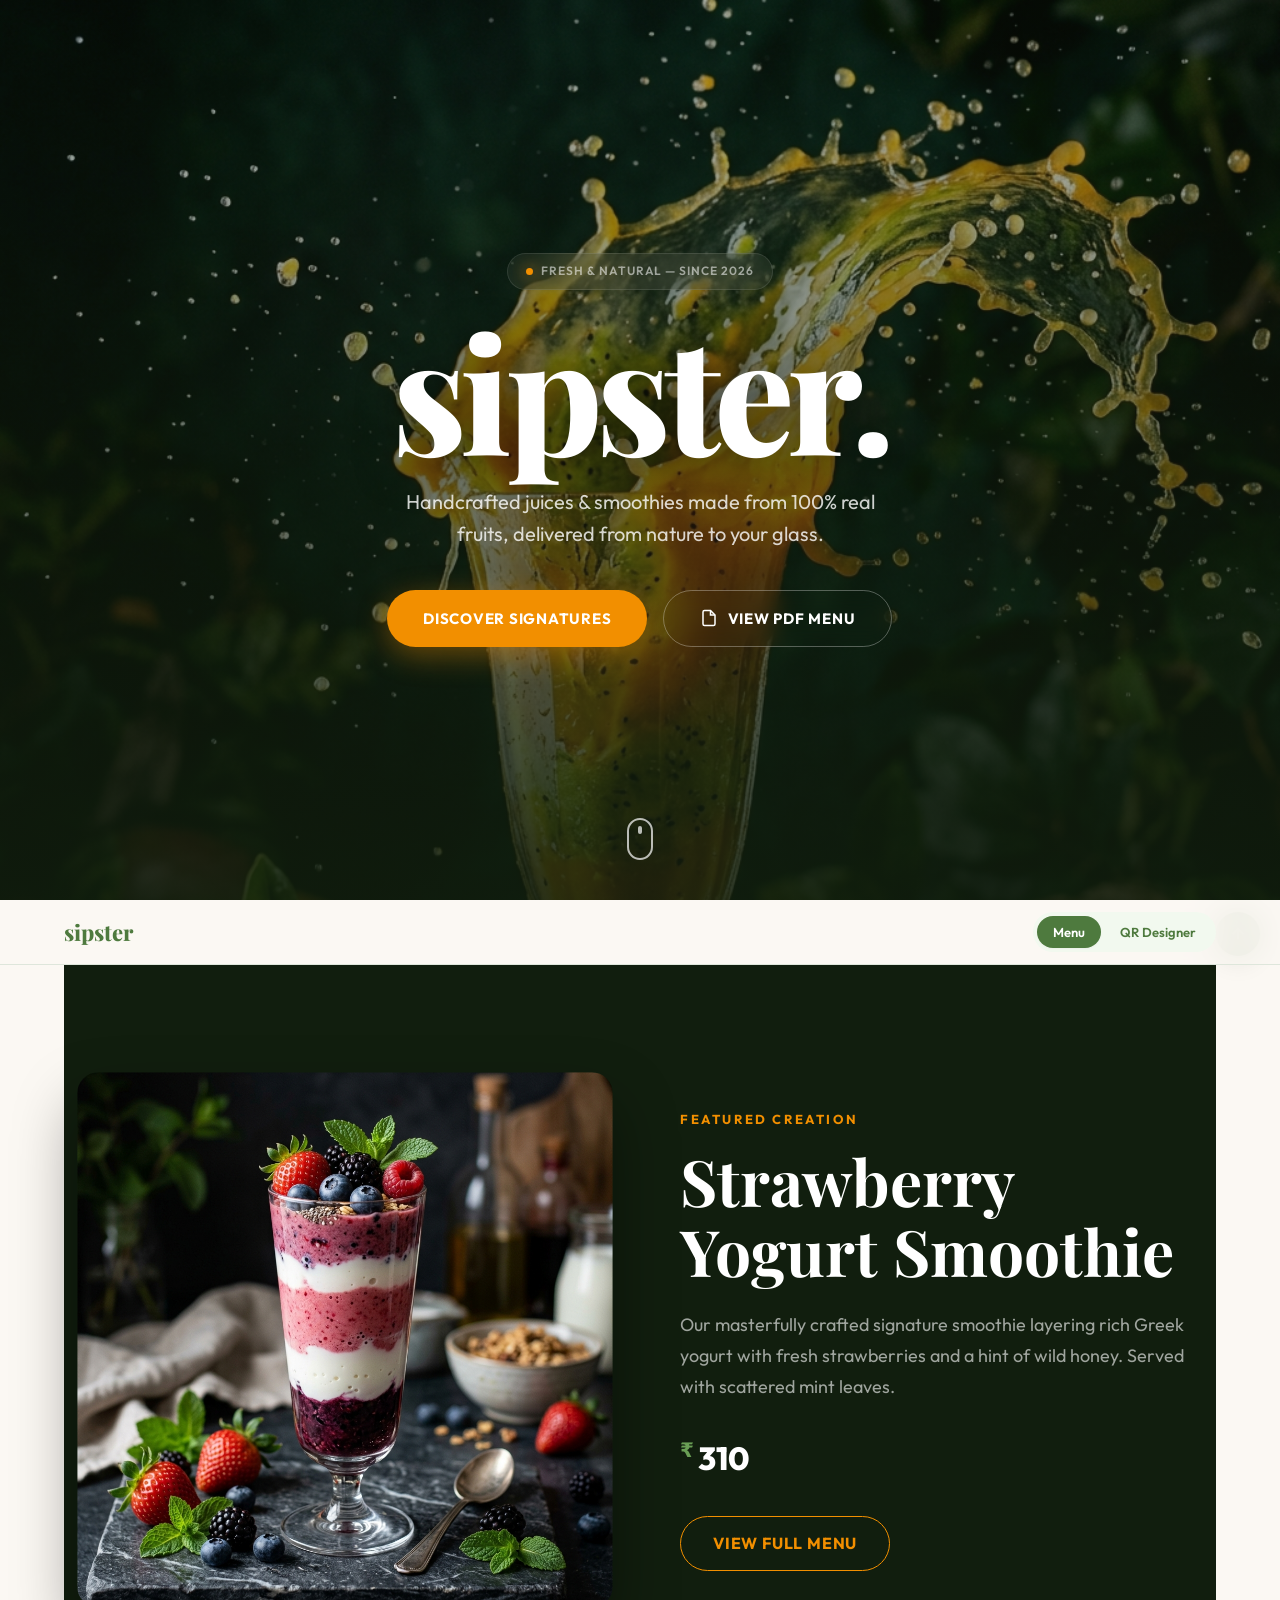
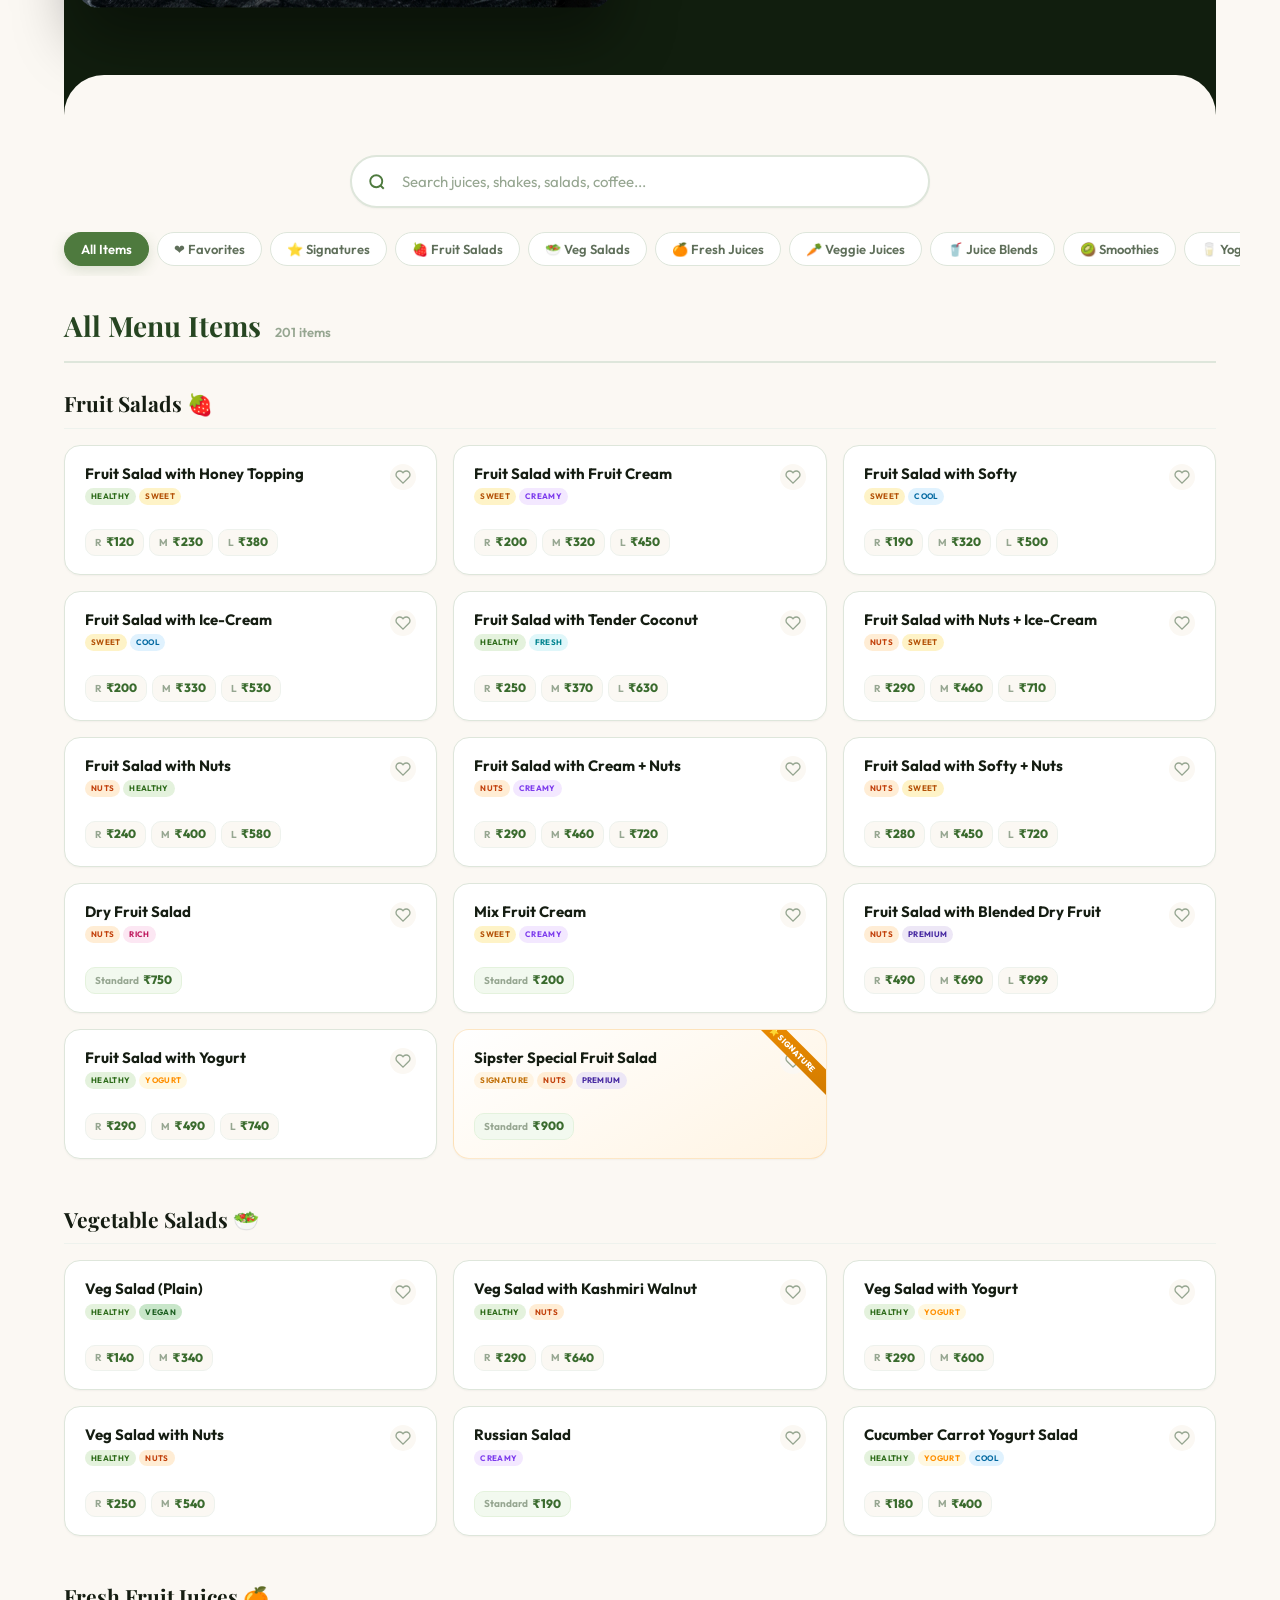
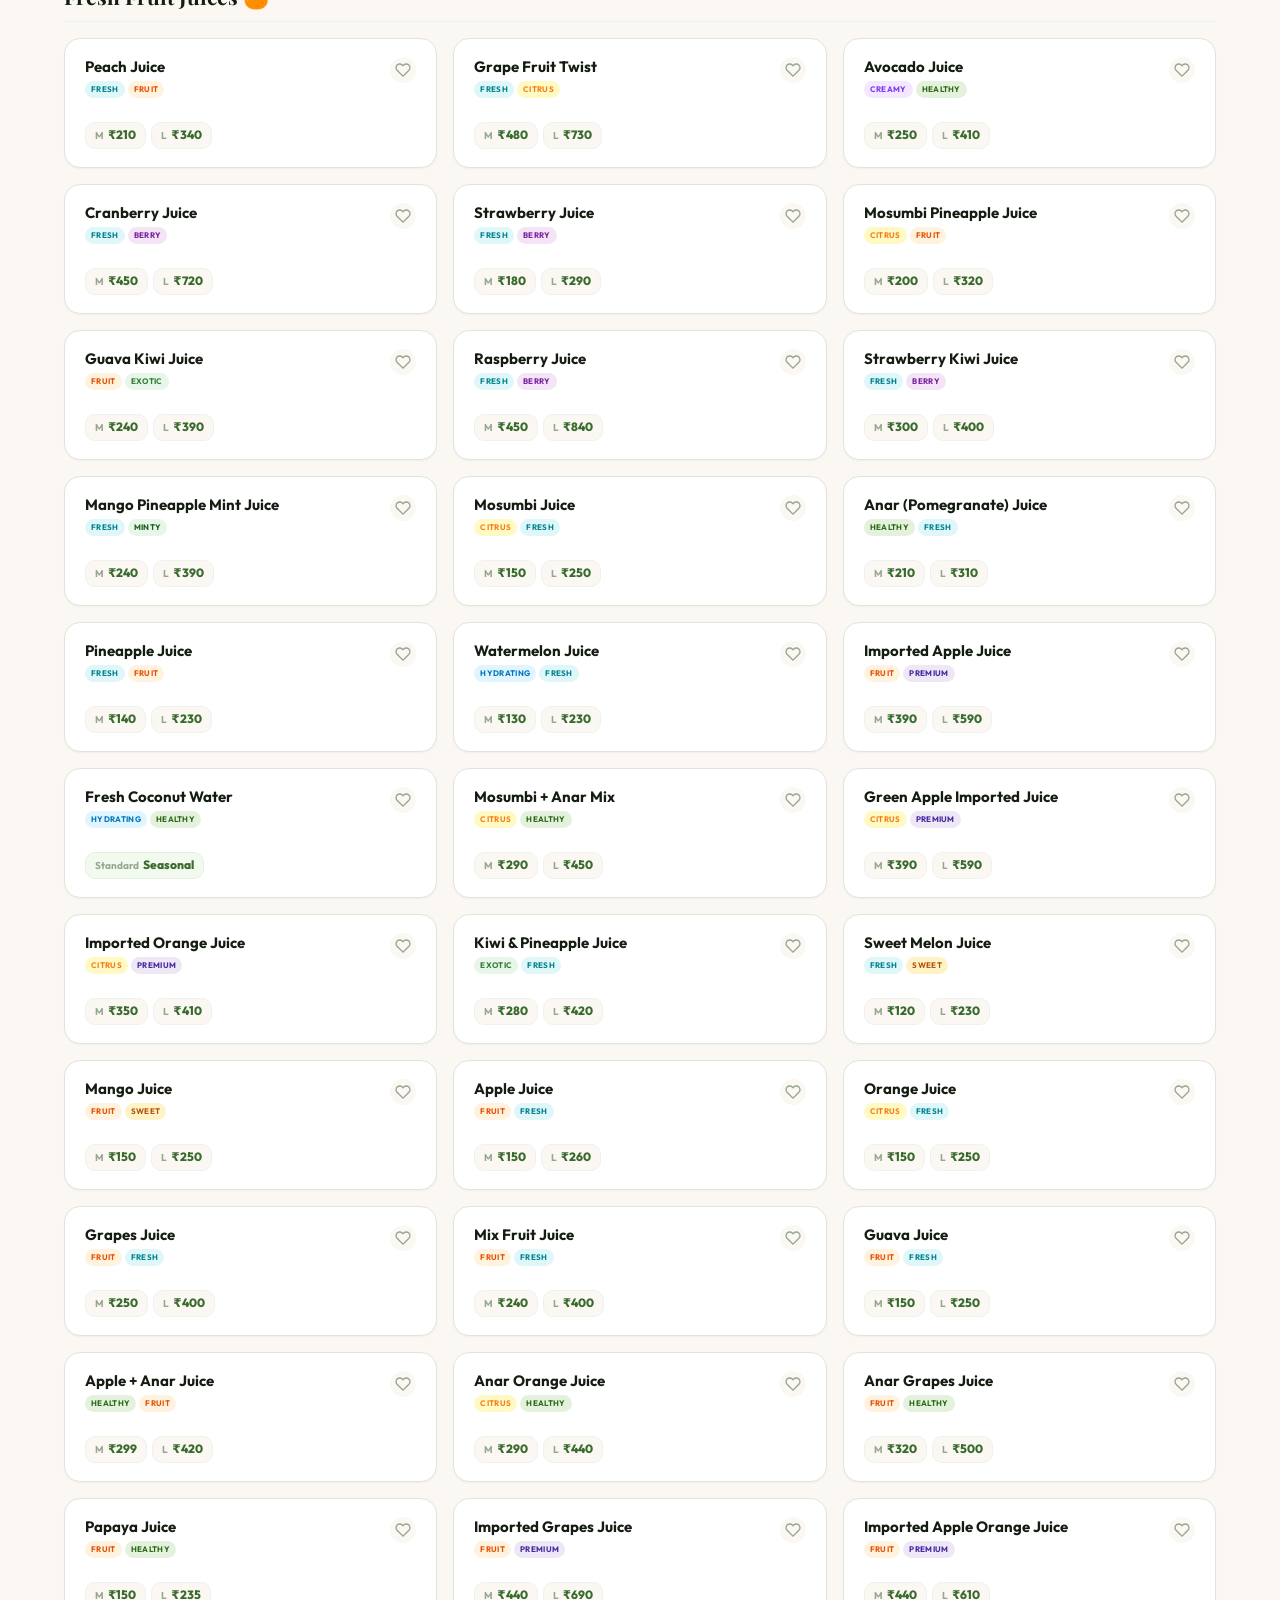
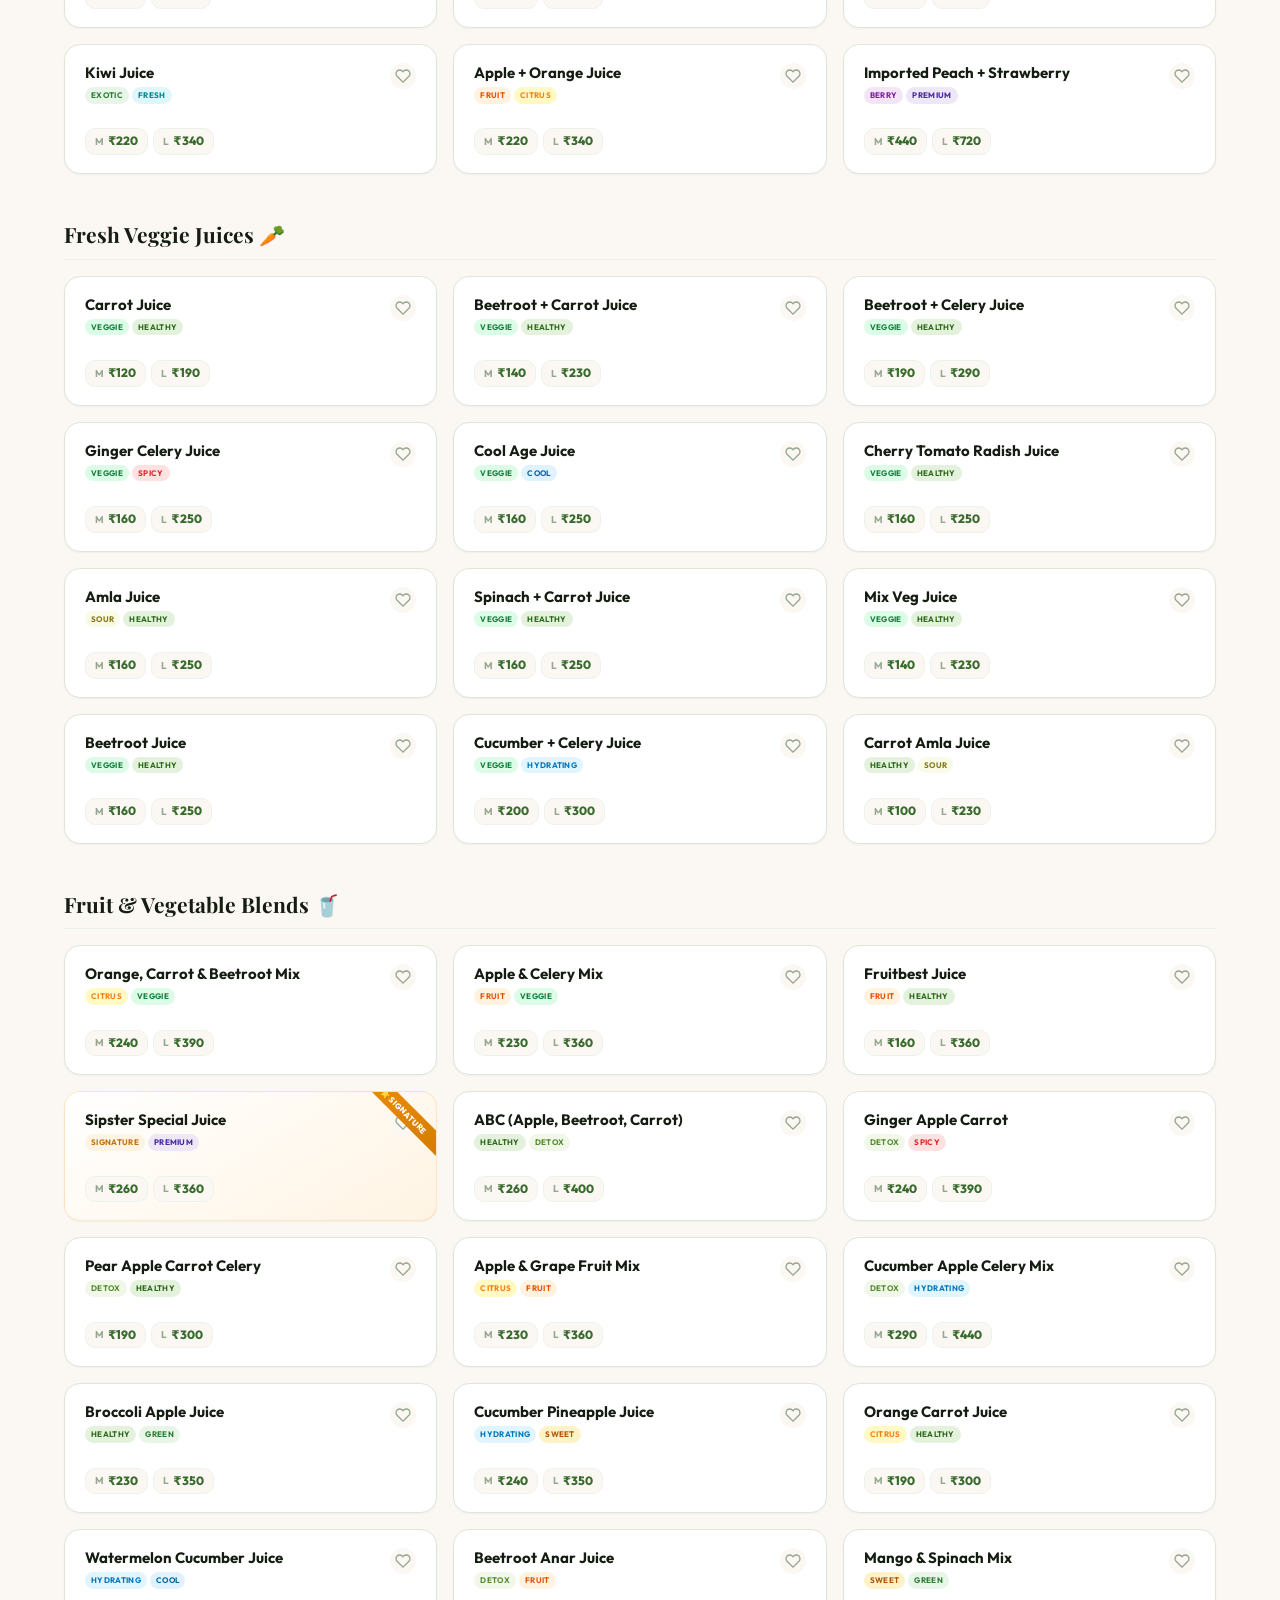
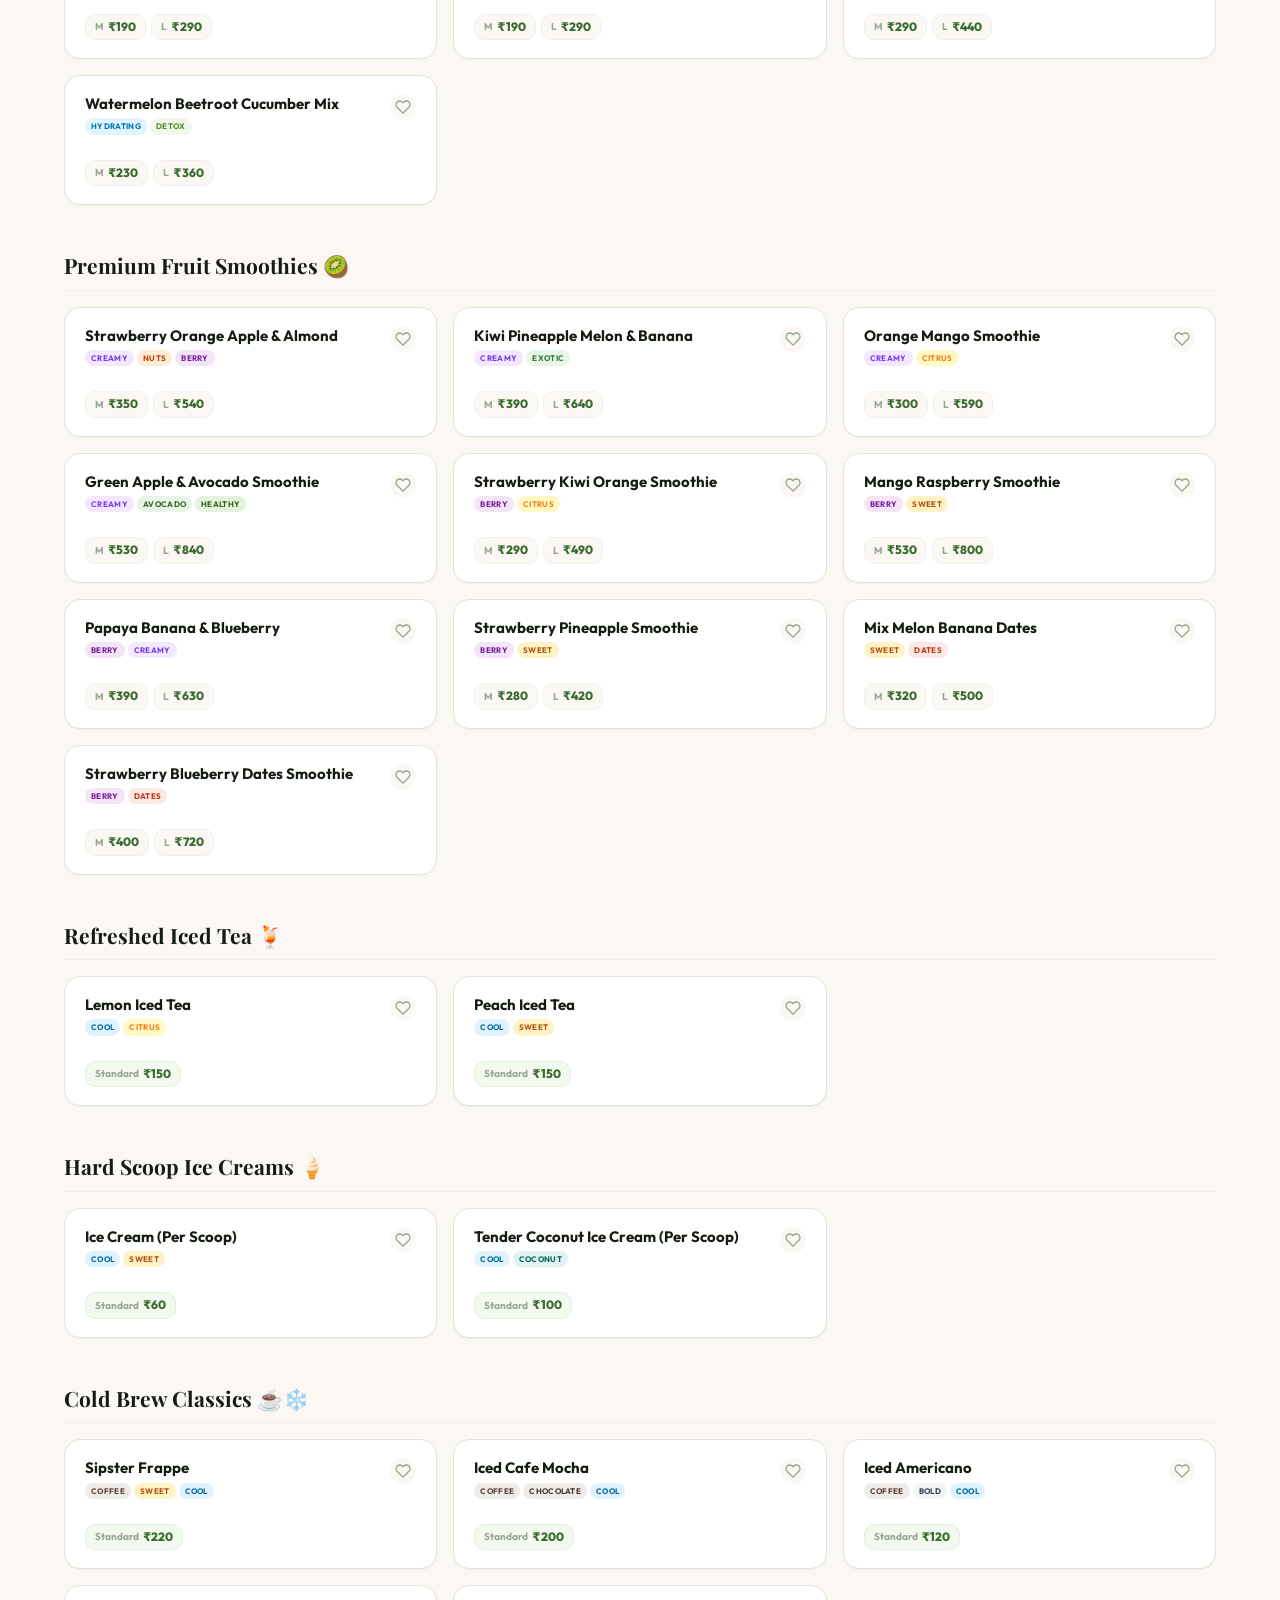
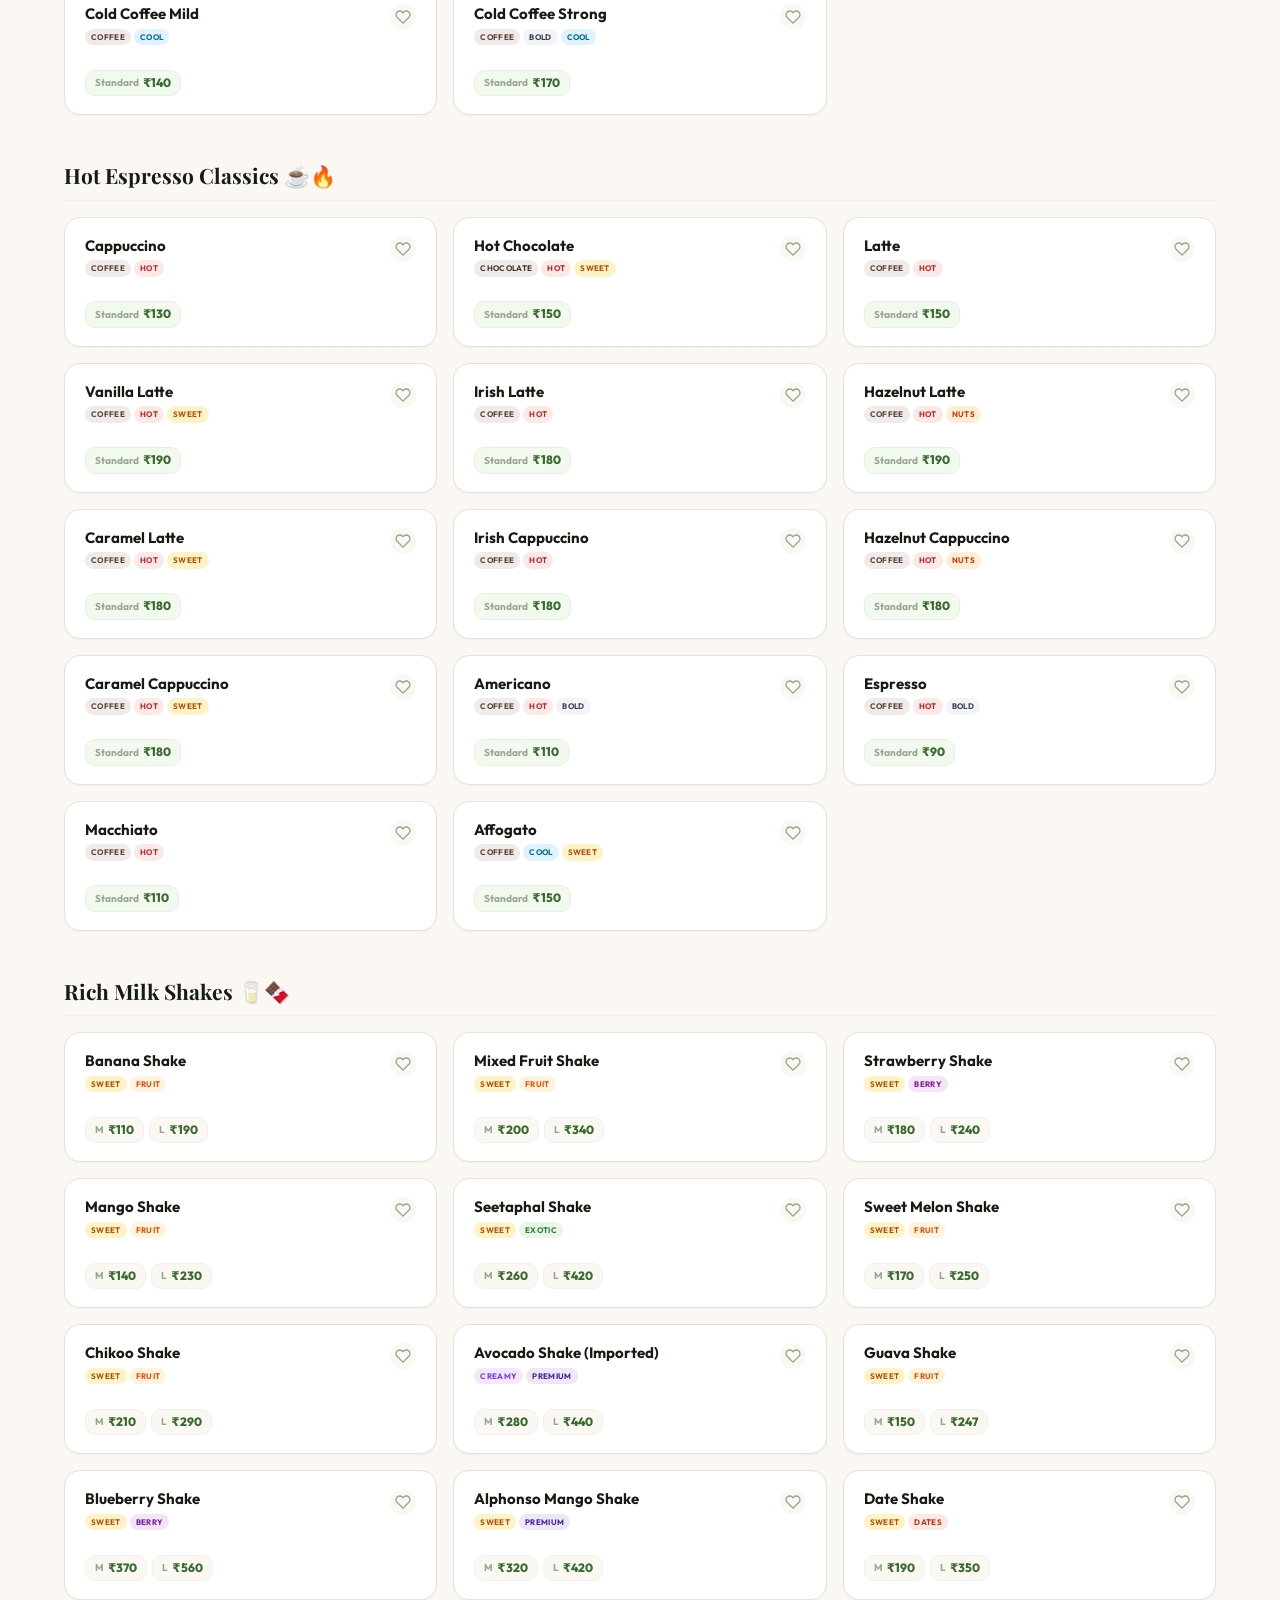
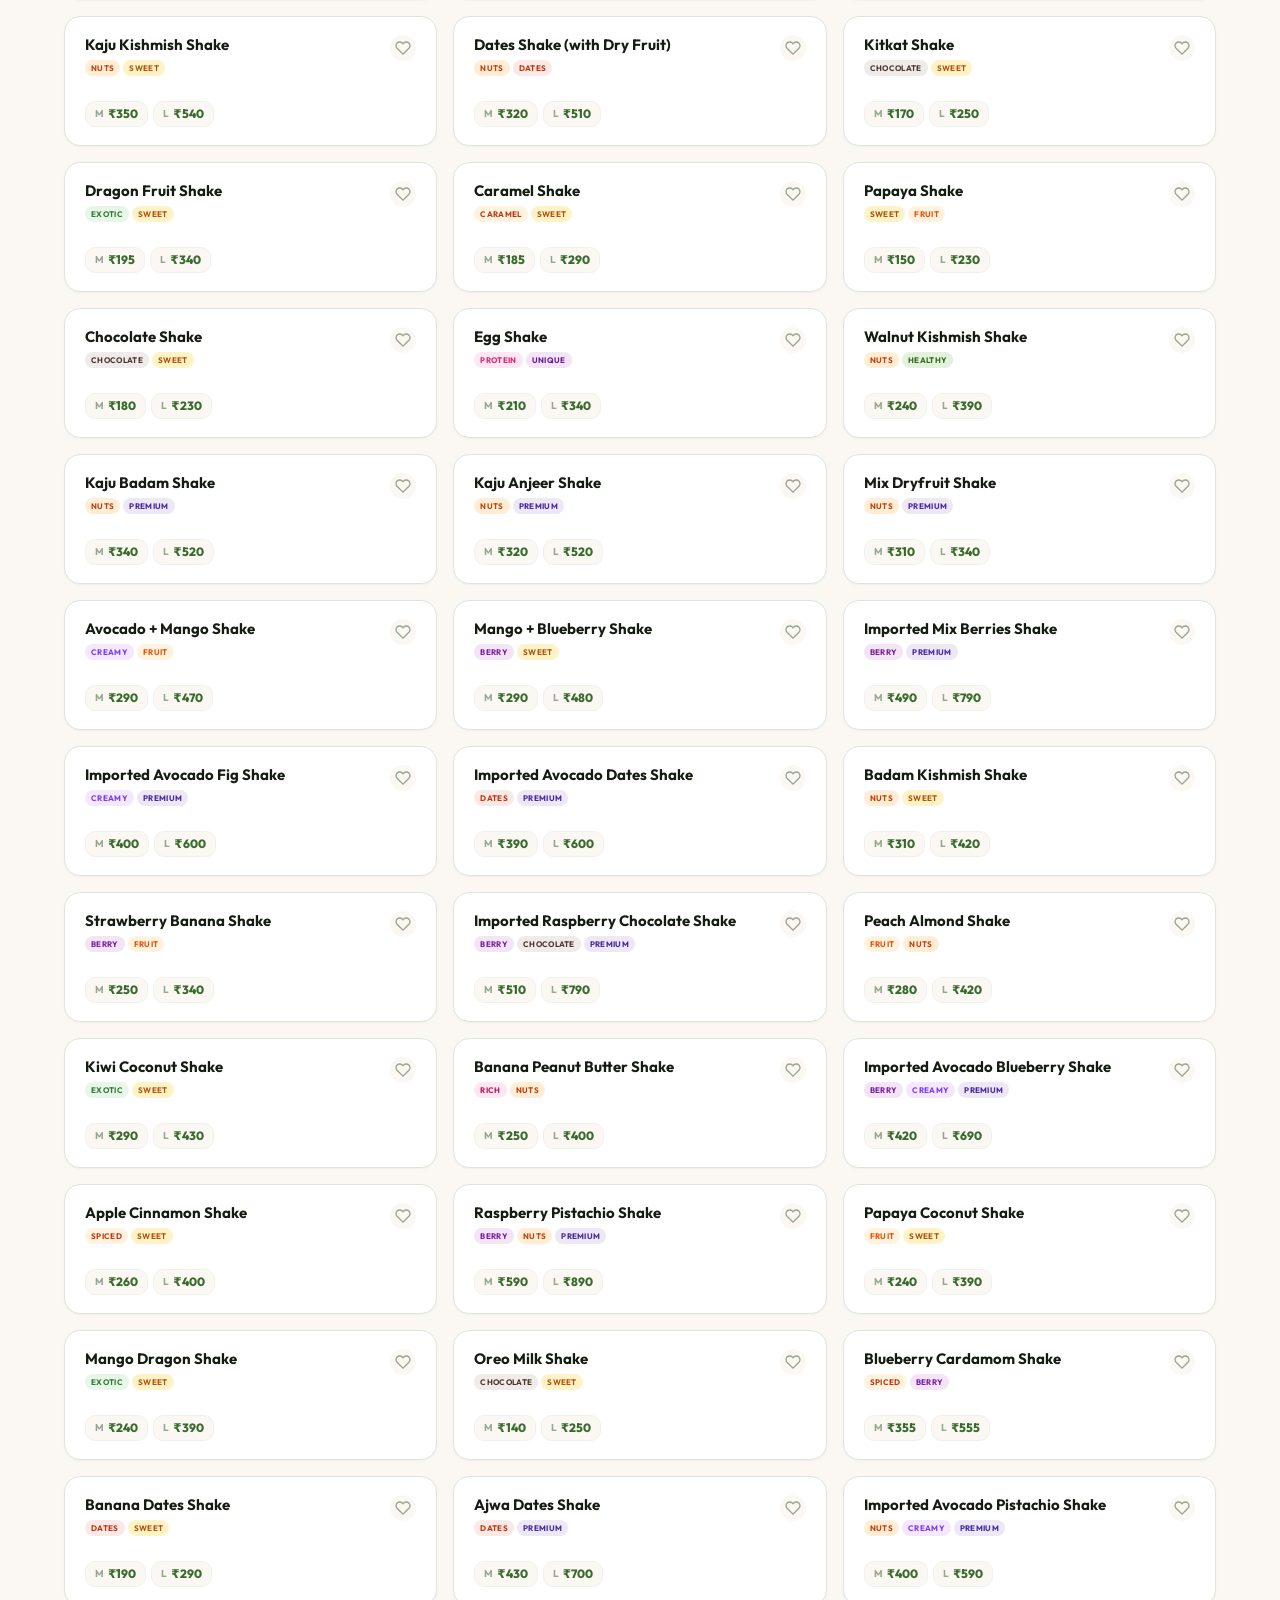
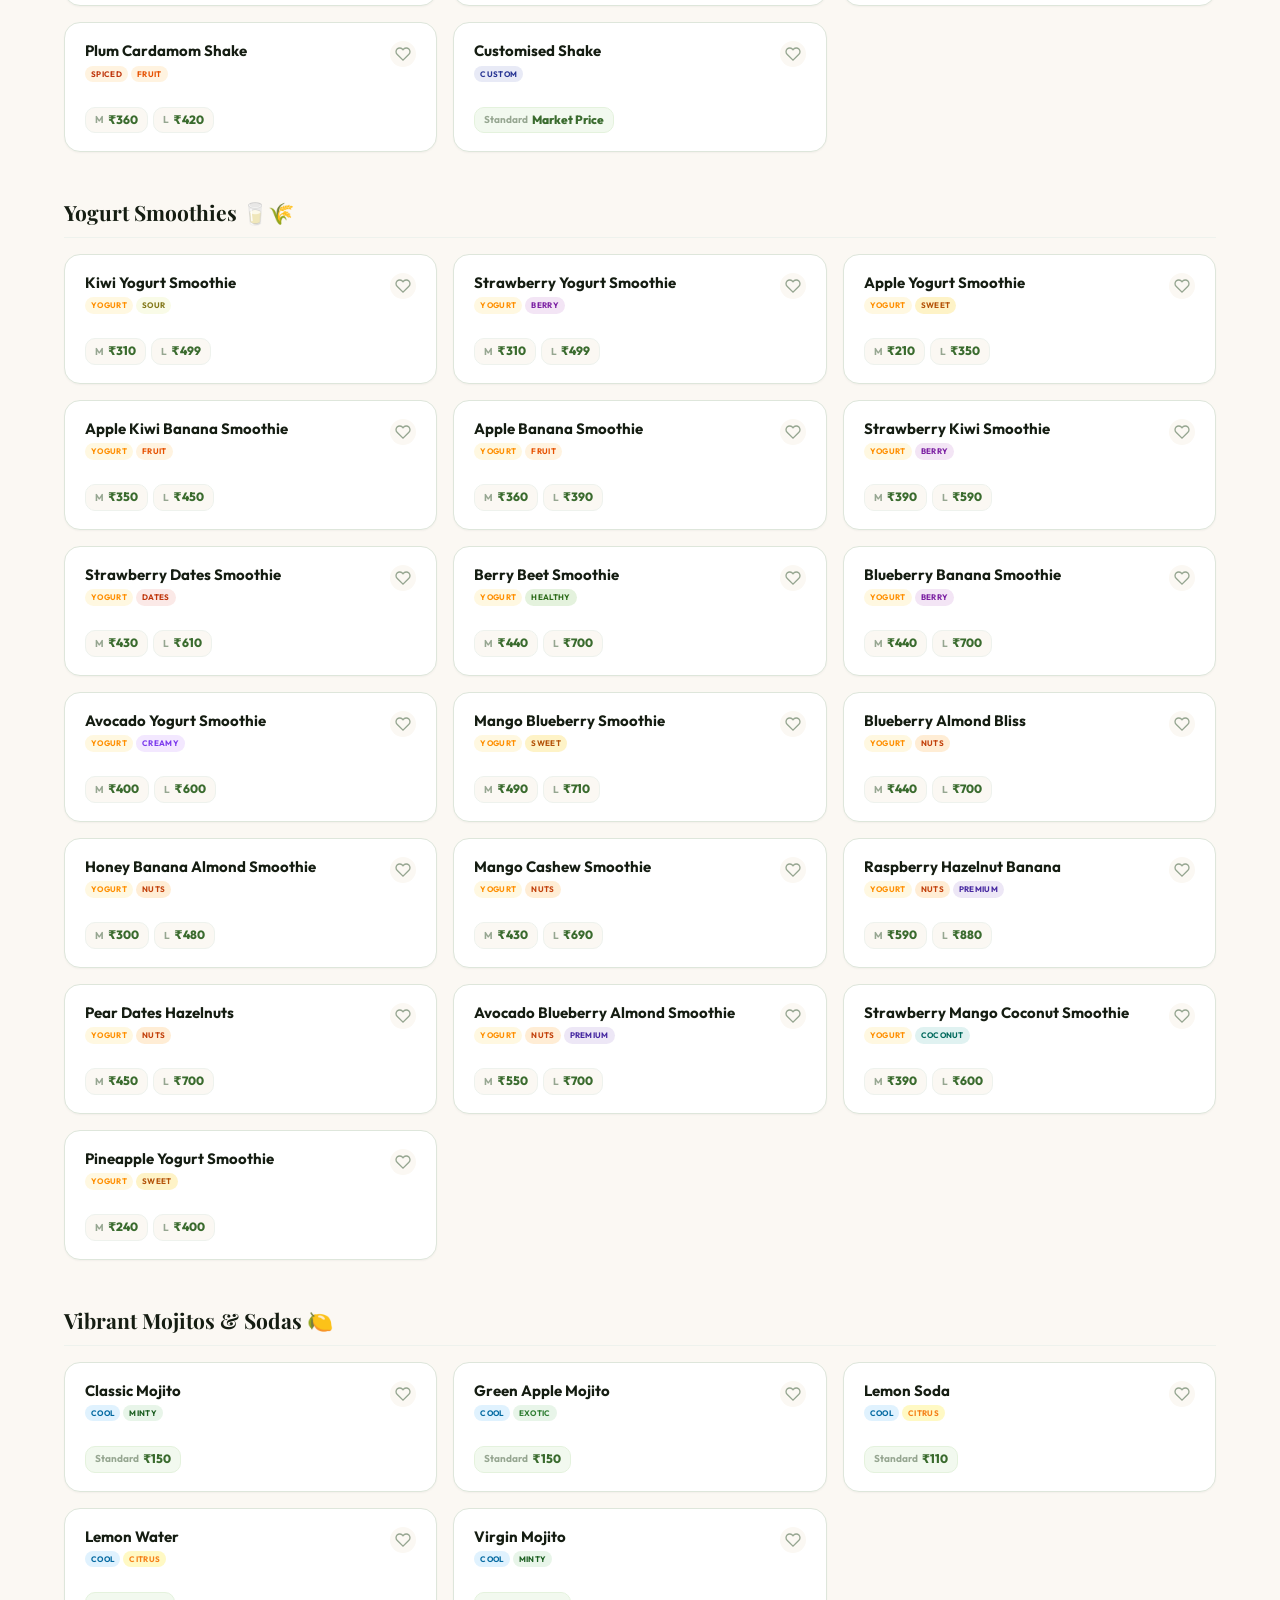
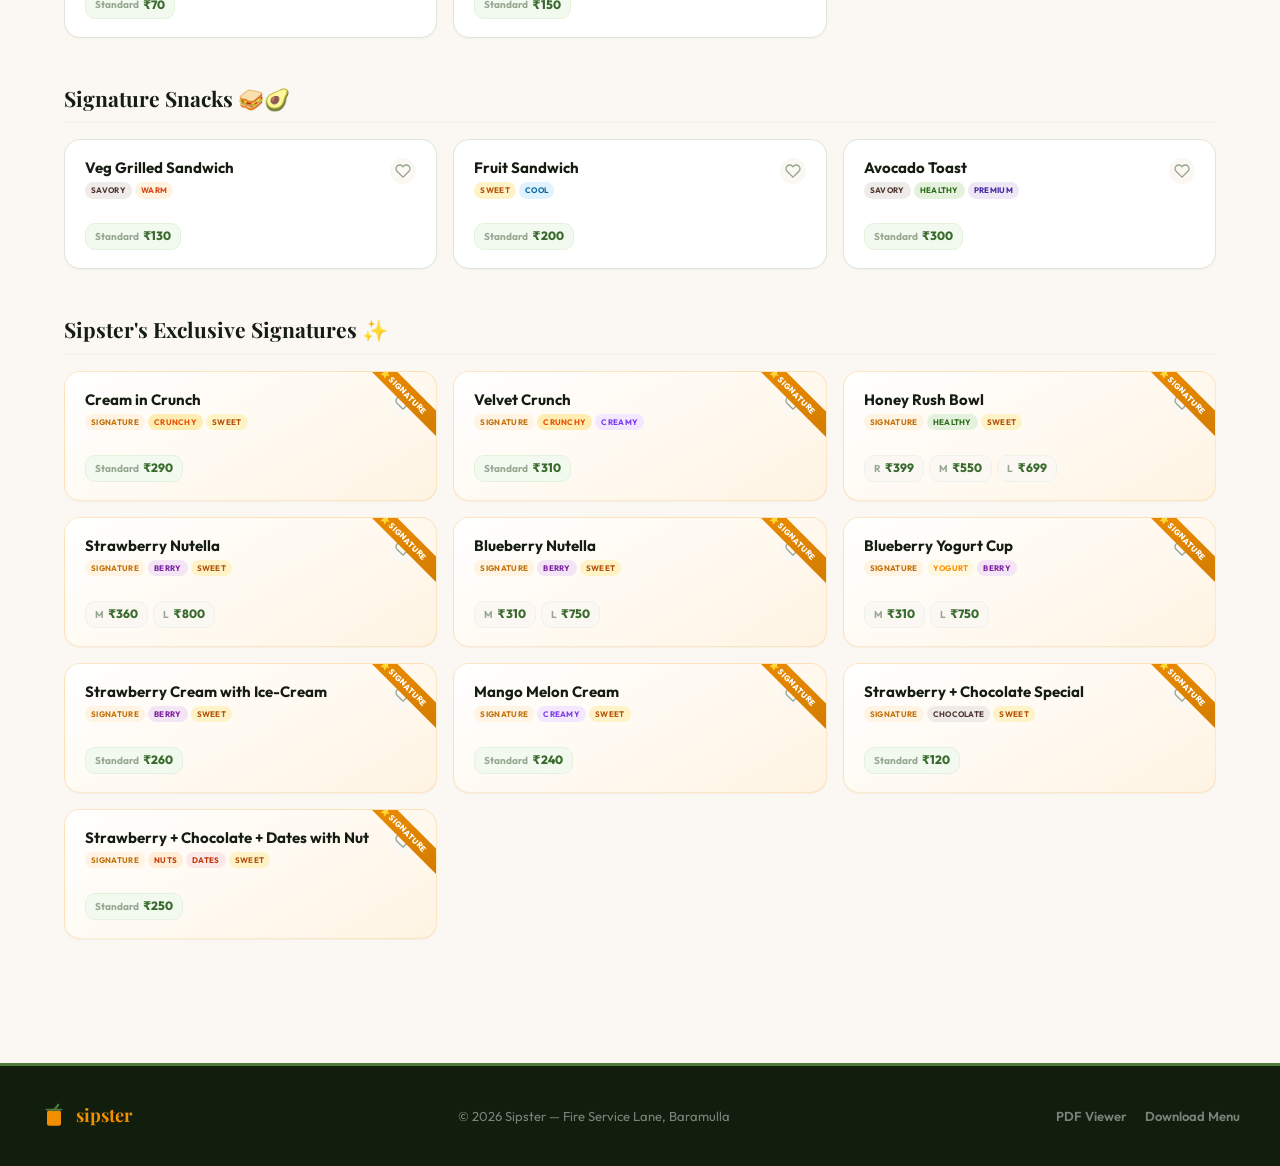
==== commit fe70b138: "fix: updated featured signature item to match a real item from the menu" ====
--- a/index.html
+++ b/index.html
@@ -84,11 +84,10 @@
           </div>
           <div class="sig-content-col" data-aos="fade-left">
             <h4 class="sig-label">Featured Creation</h4>
-            <h2 class="sig-title">The Royal Berry <br> Yogurt Blend</h2>
-            <p class="sig-desc">Our masterfully crafted signature smoothie layering rich Greek yogurt with fresh
-              strawberries, blueberries, and a hint of wild honey. Served with scattered mint leaves.</p>
+            <h2 class="sig-title">Strawberry <br> Yogurt Smoothie</h2>
+            <p class="sig-desc">Our masterfully crafted signature smoothie layering rich Greek yogurt with fresh strawberries and a hint of wild honey. Served with scattered mint leaves.</p>
             <div class="sig-price">
-              <span class="currency">₹</span>320
+              <span class="currency">₹</span>310
             </div>
             <a href="#full-menu" class="btn-sig">View Full Menu</a>
           </div>
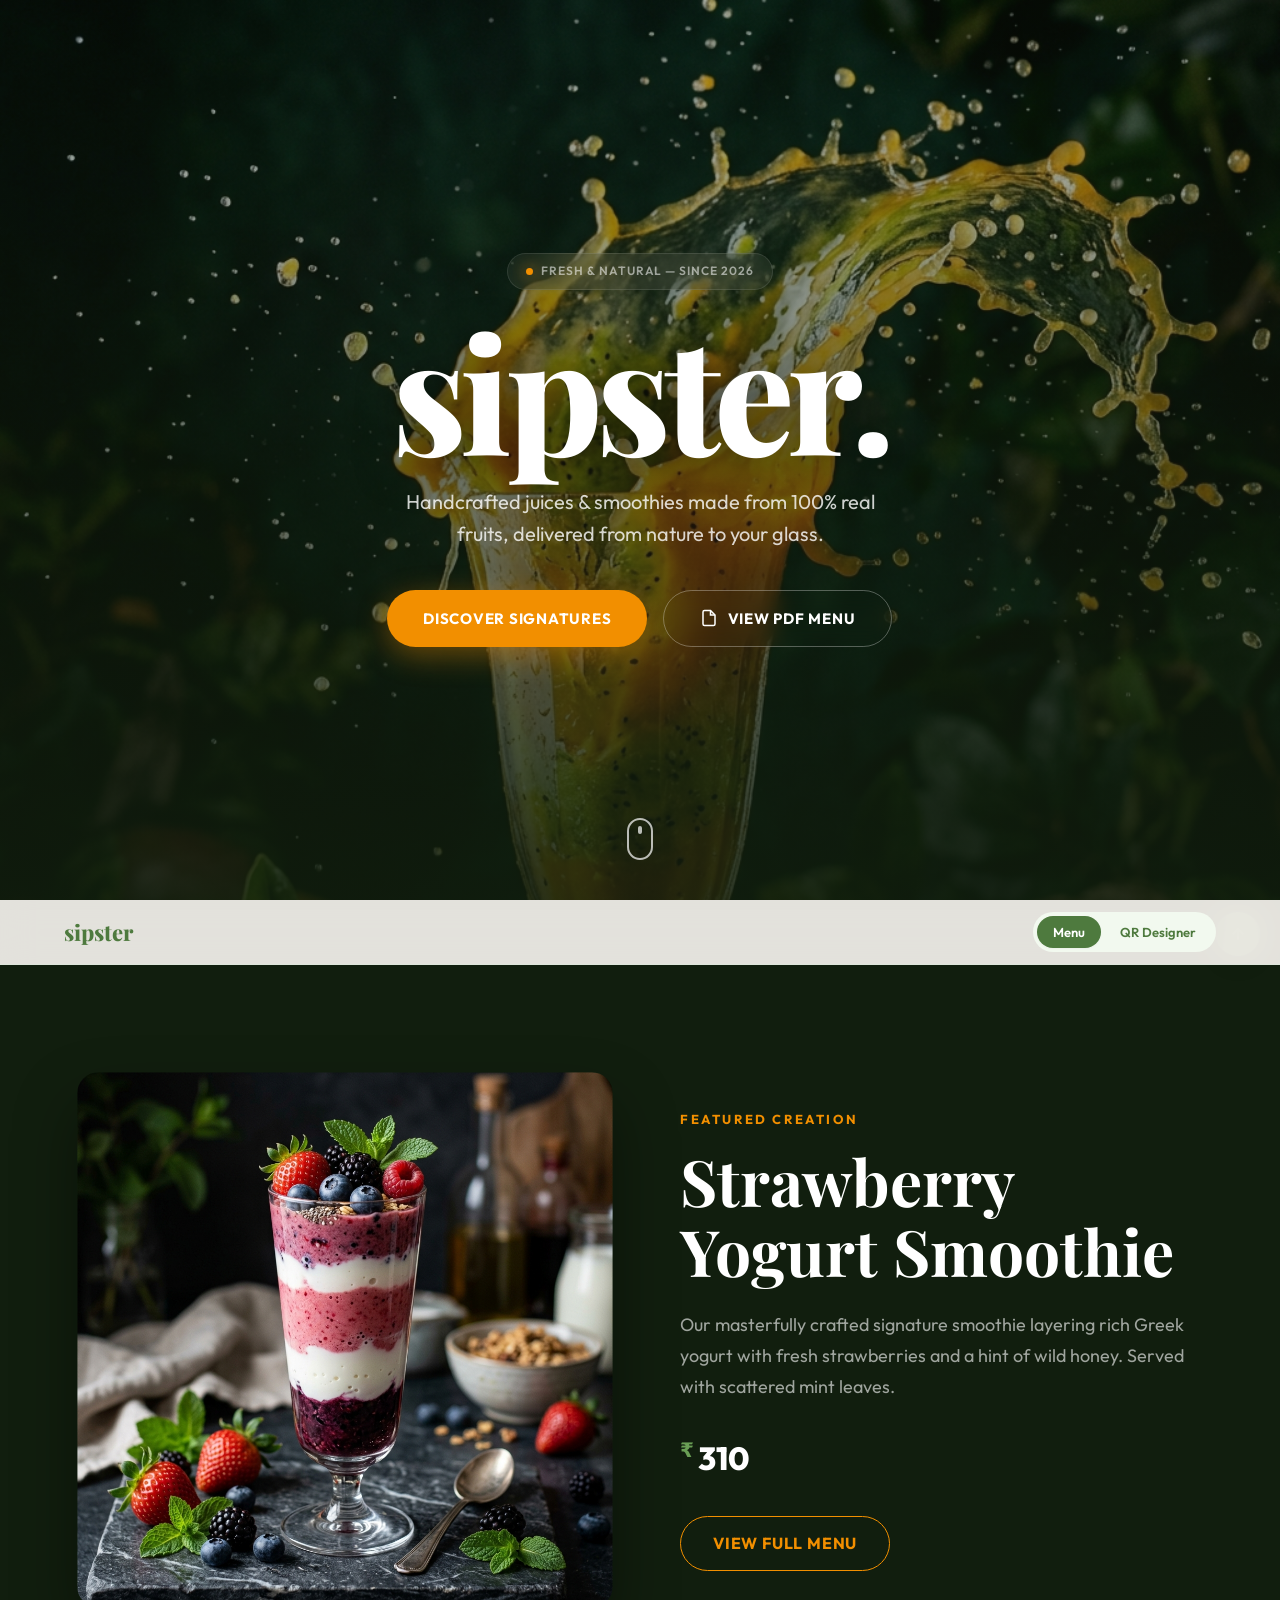
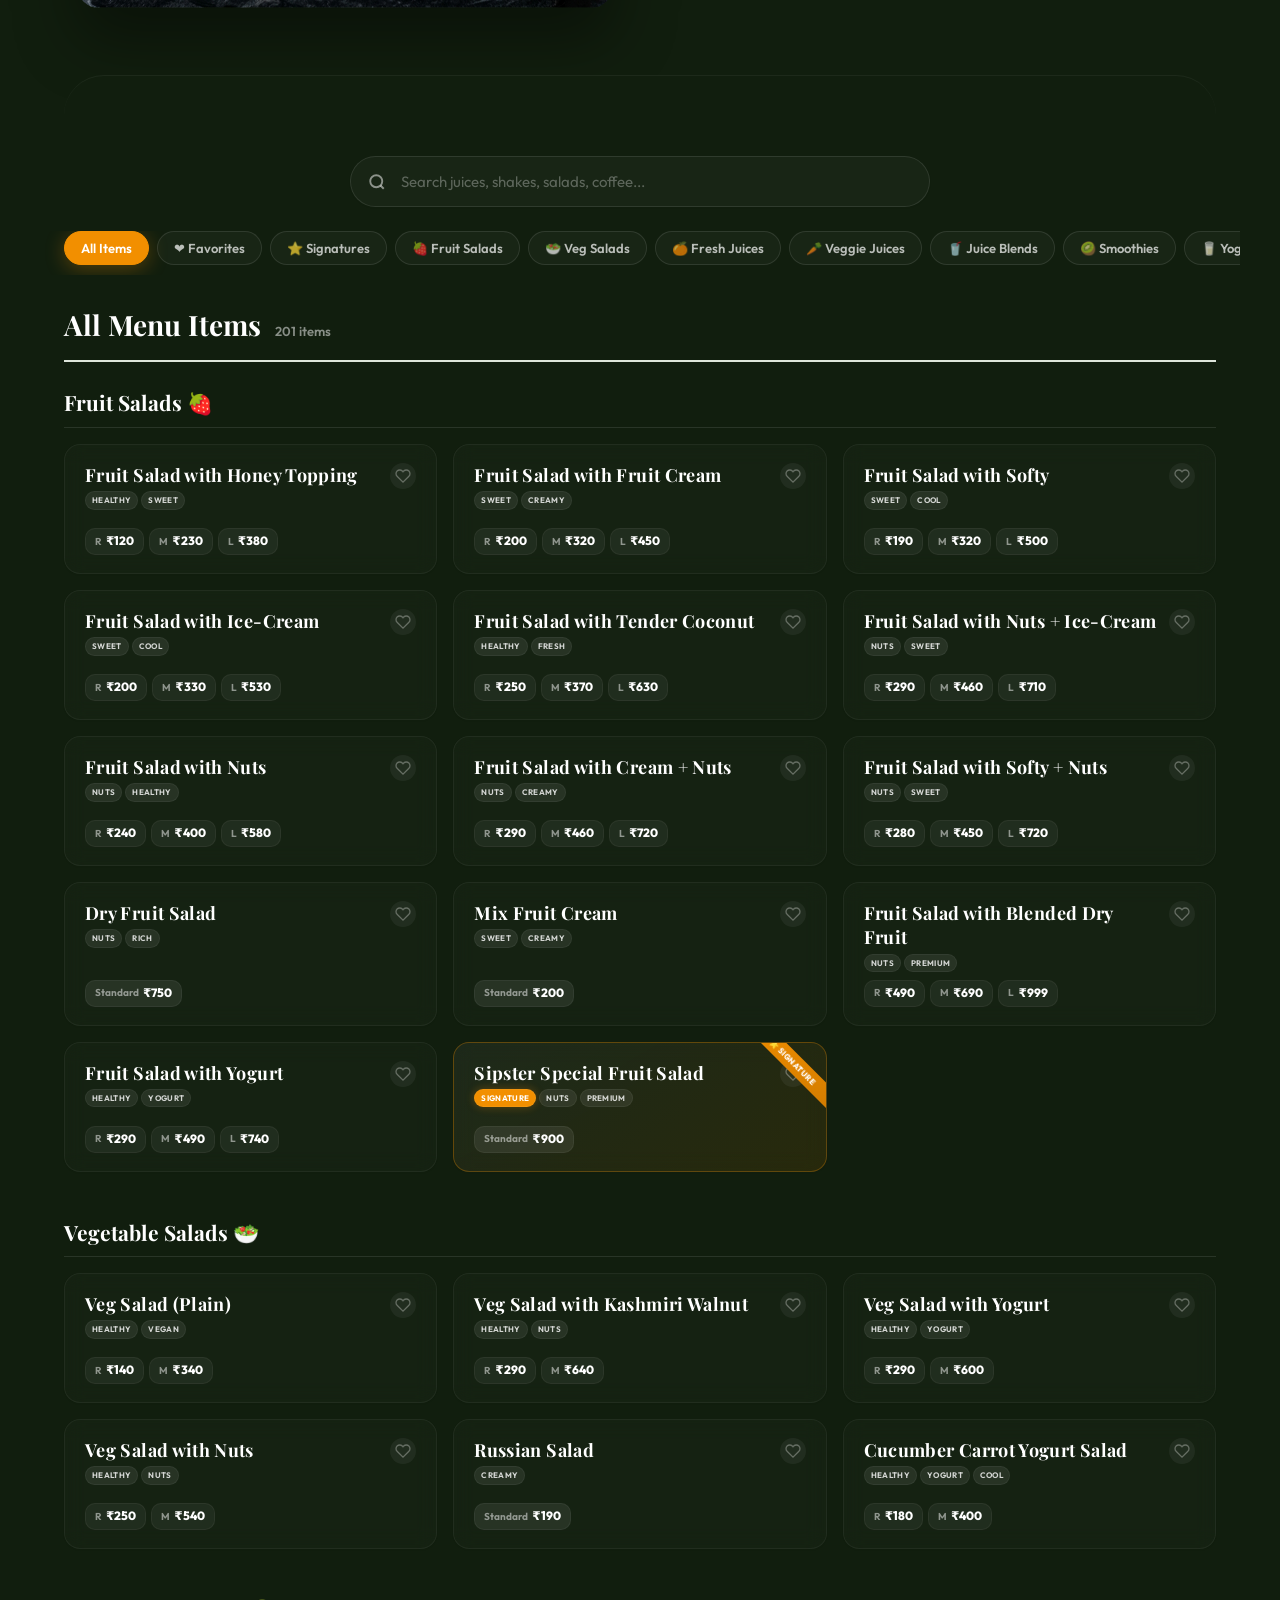
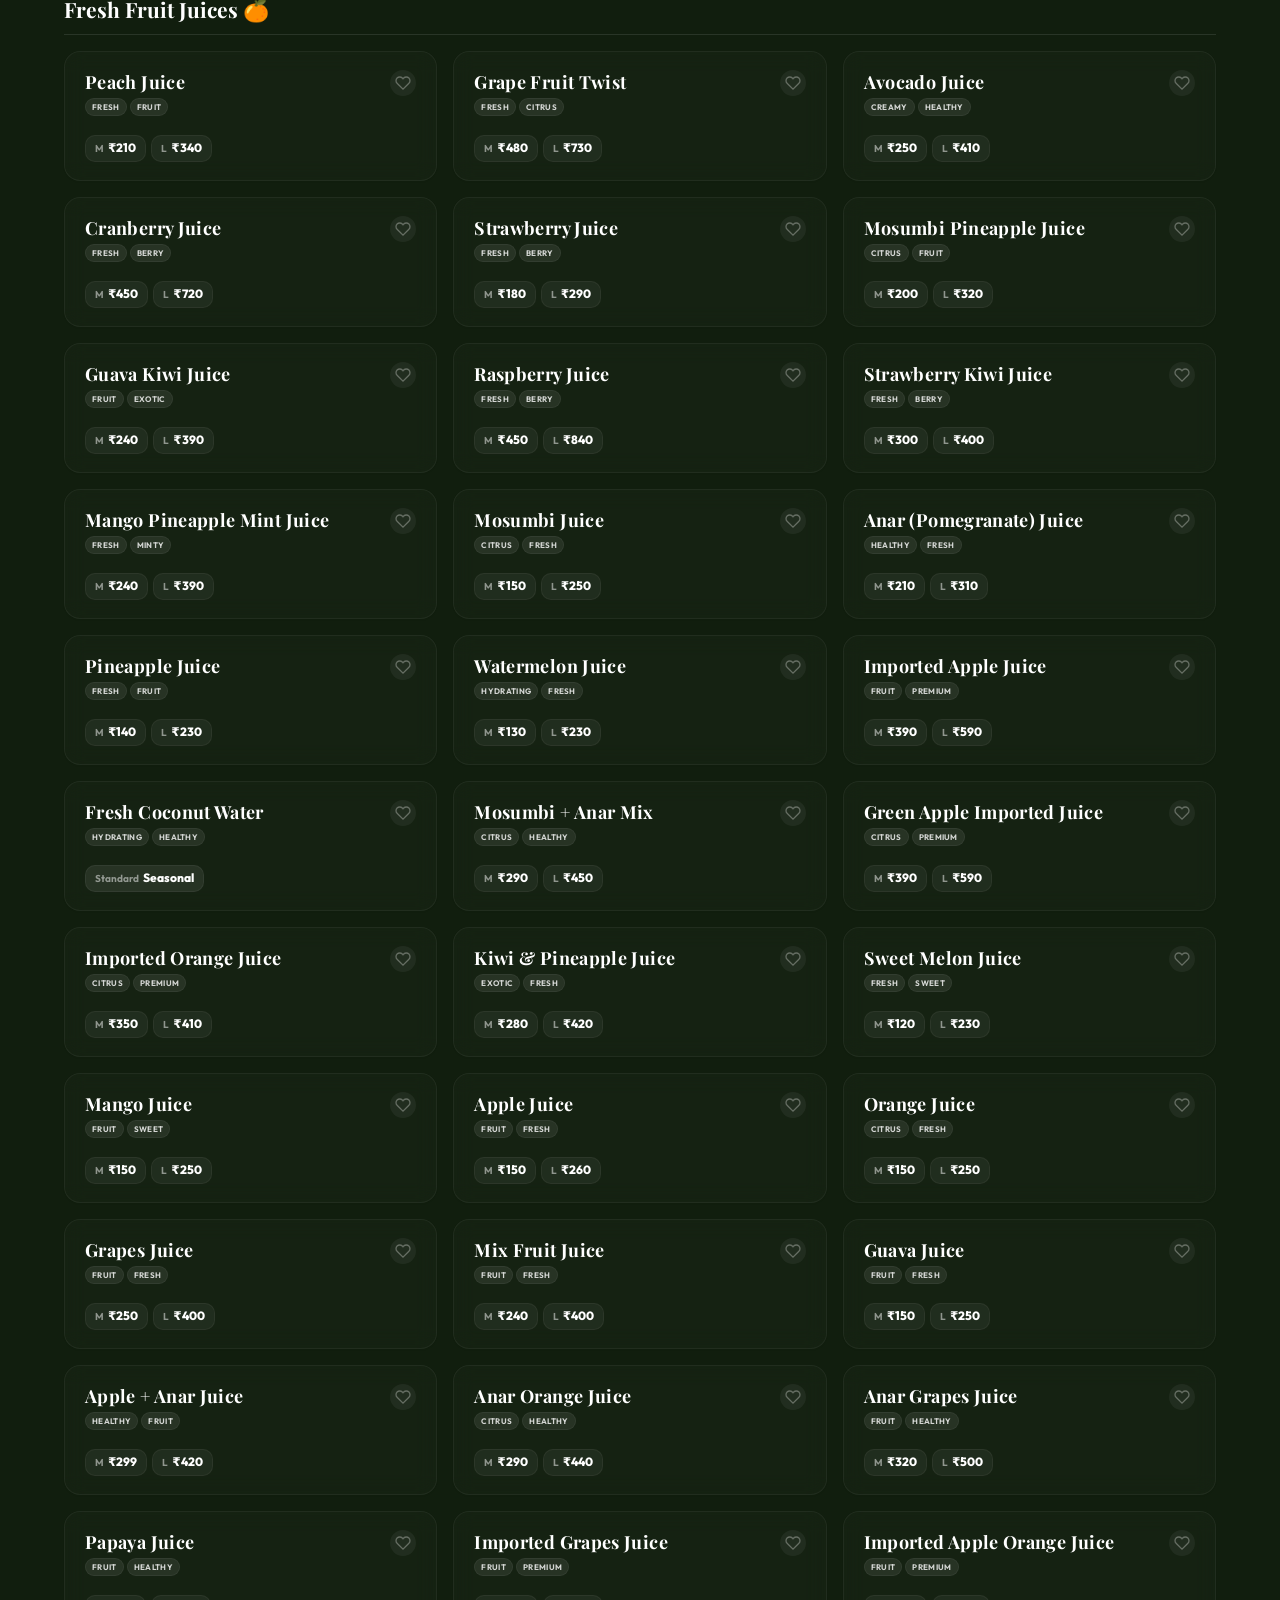
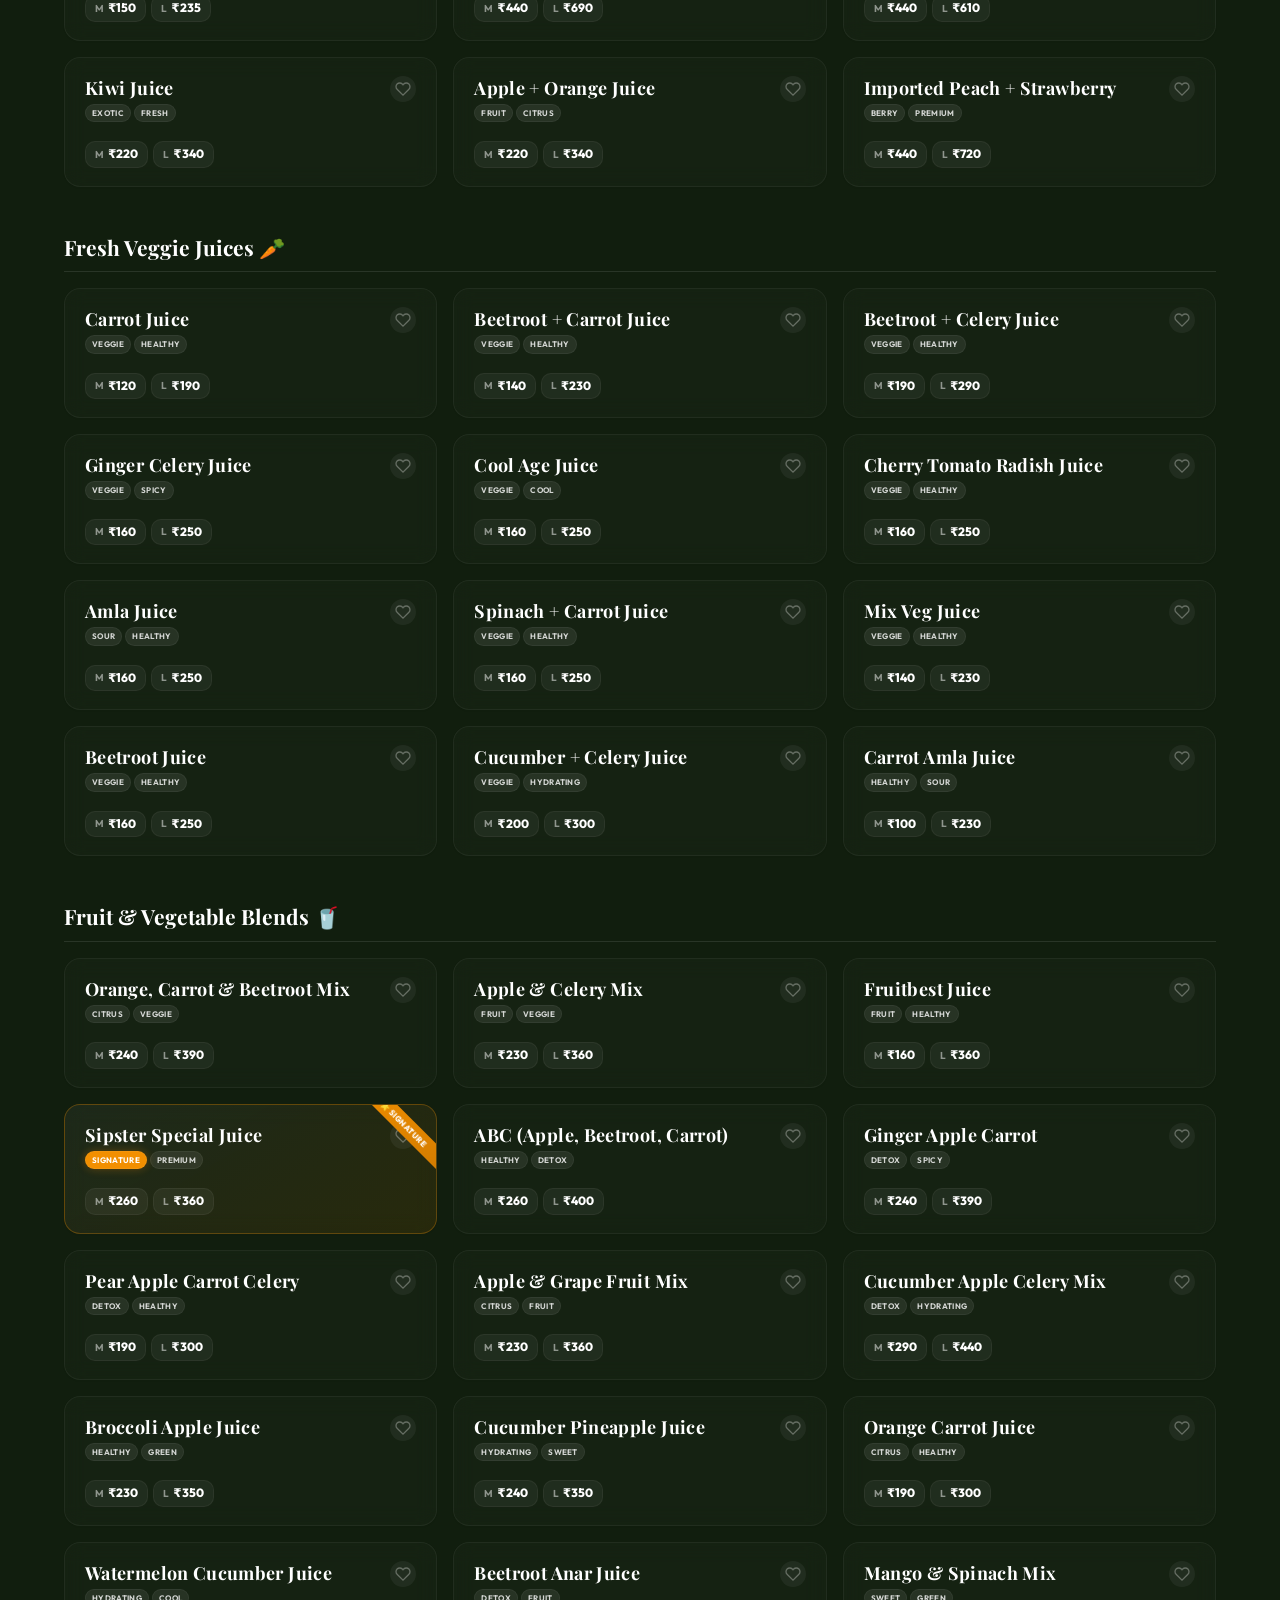
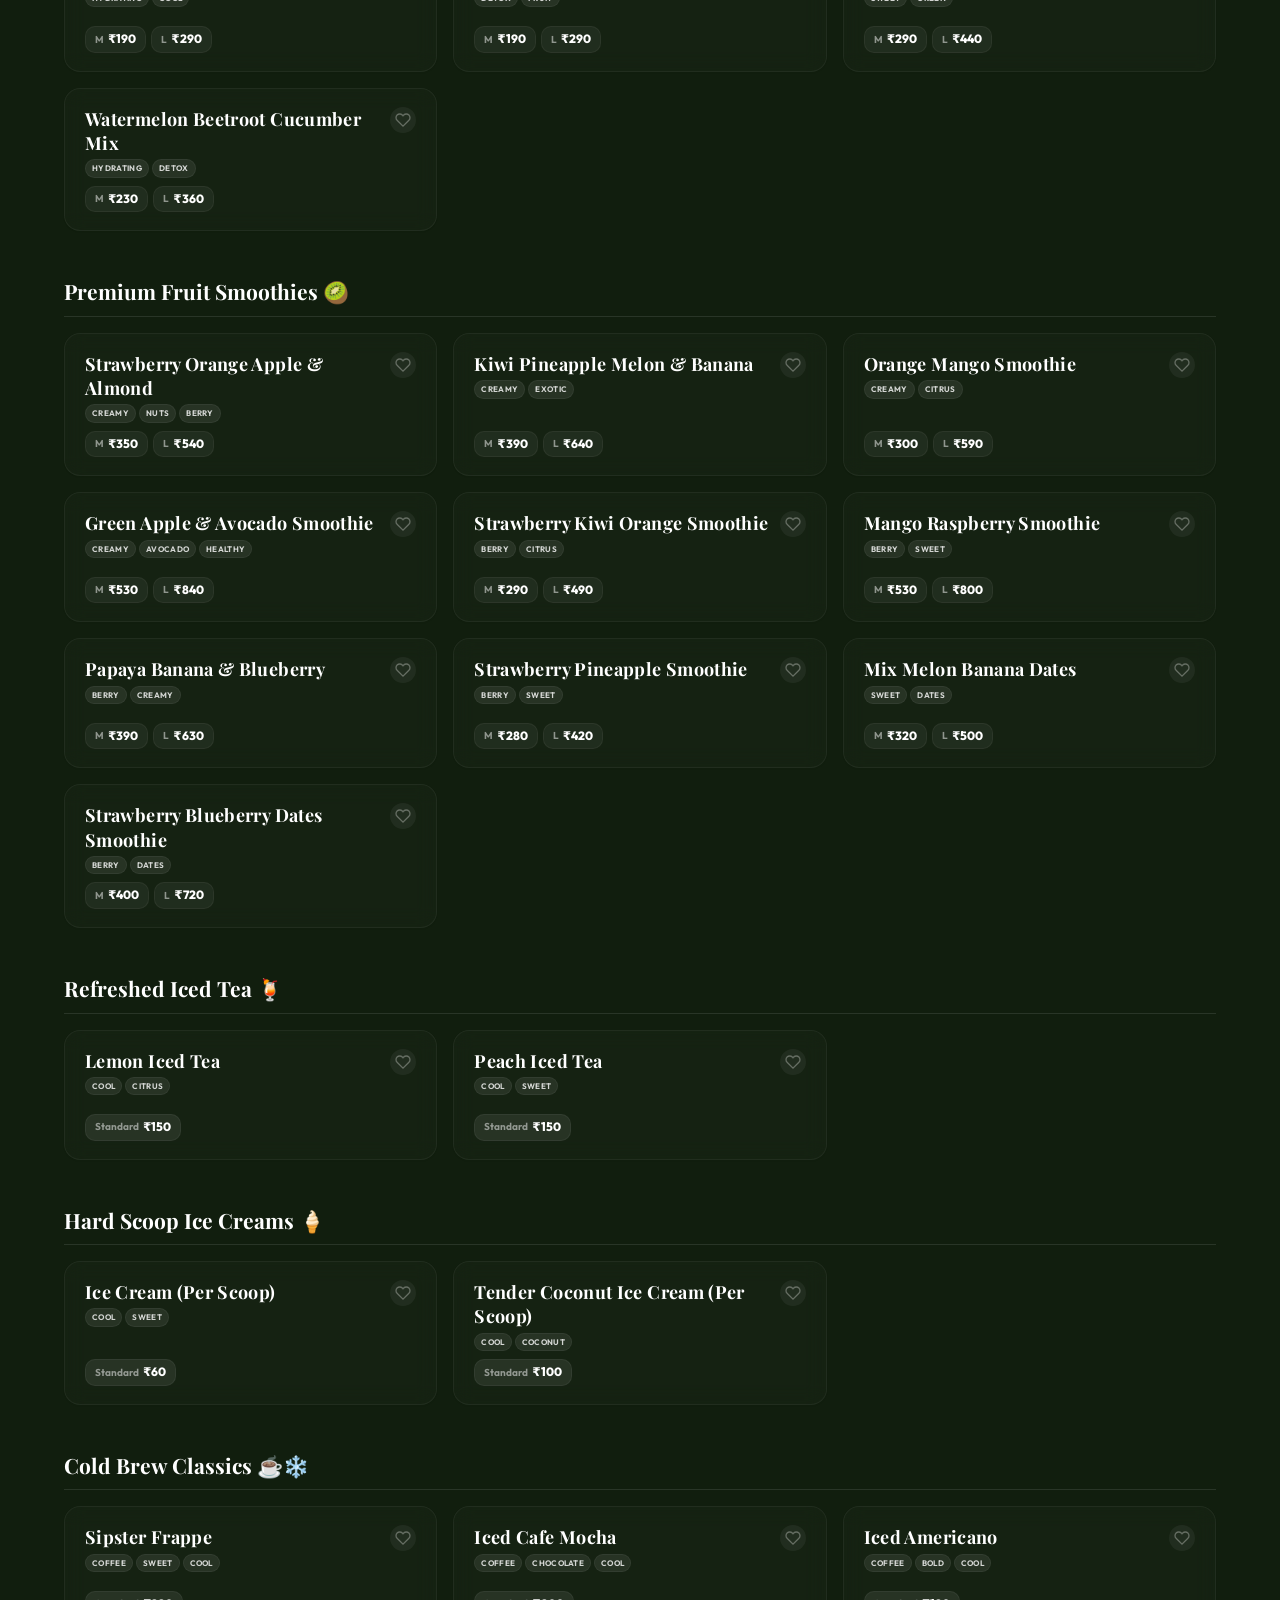
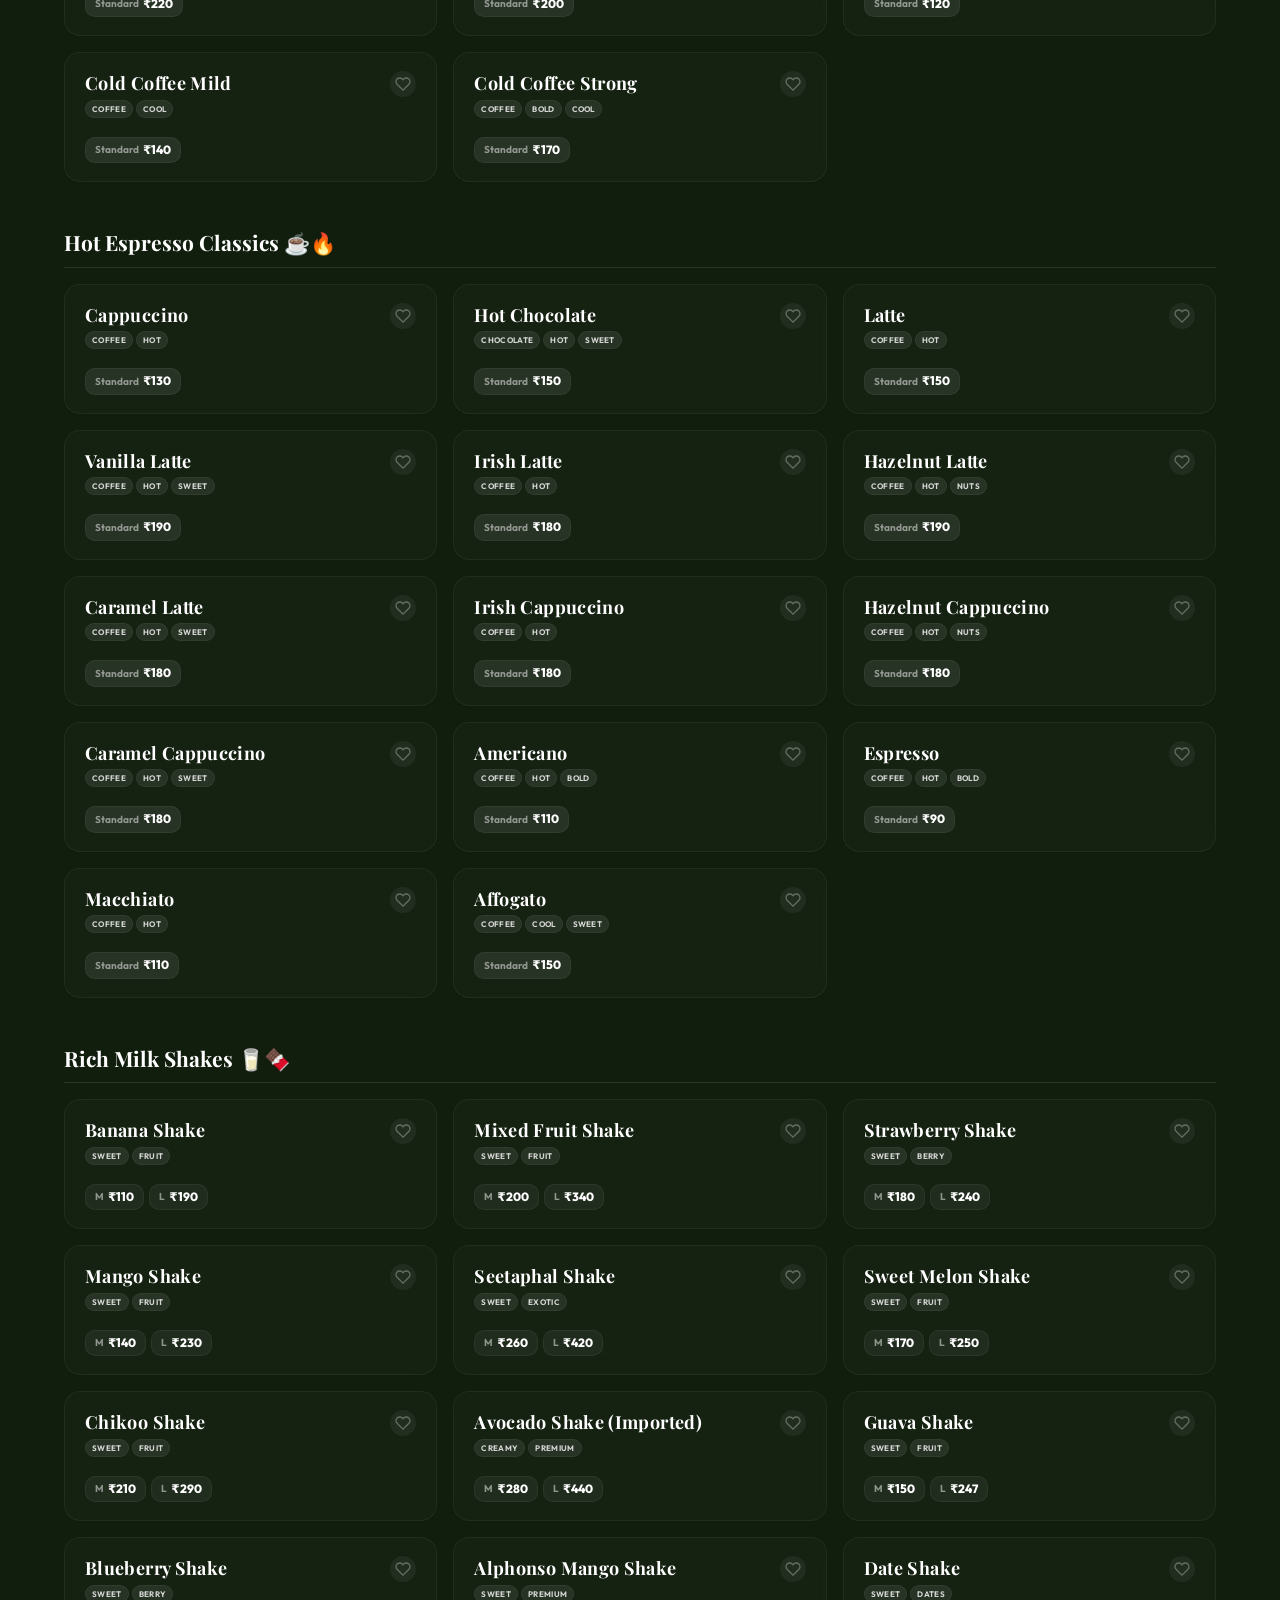
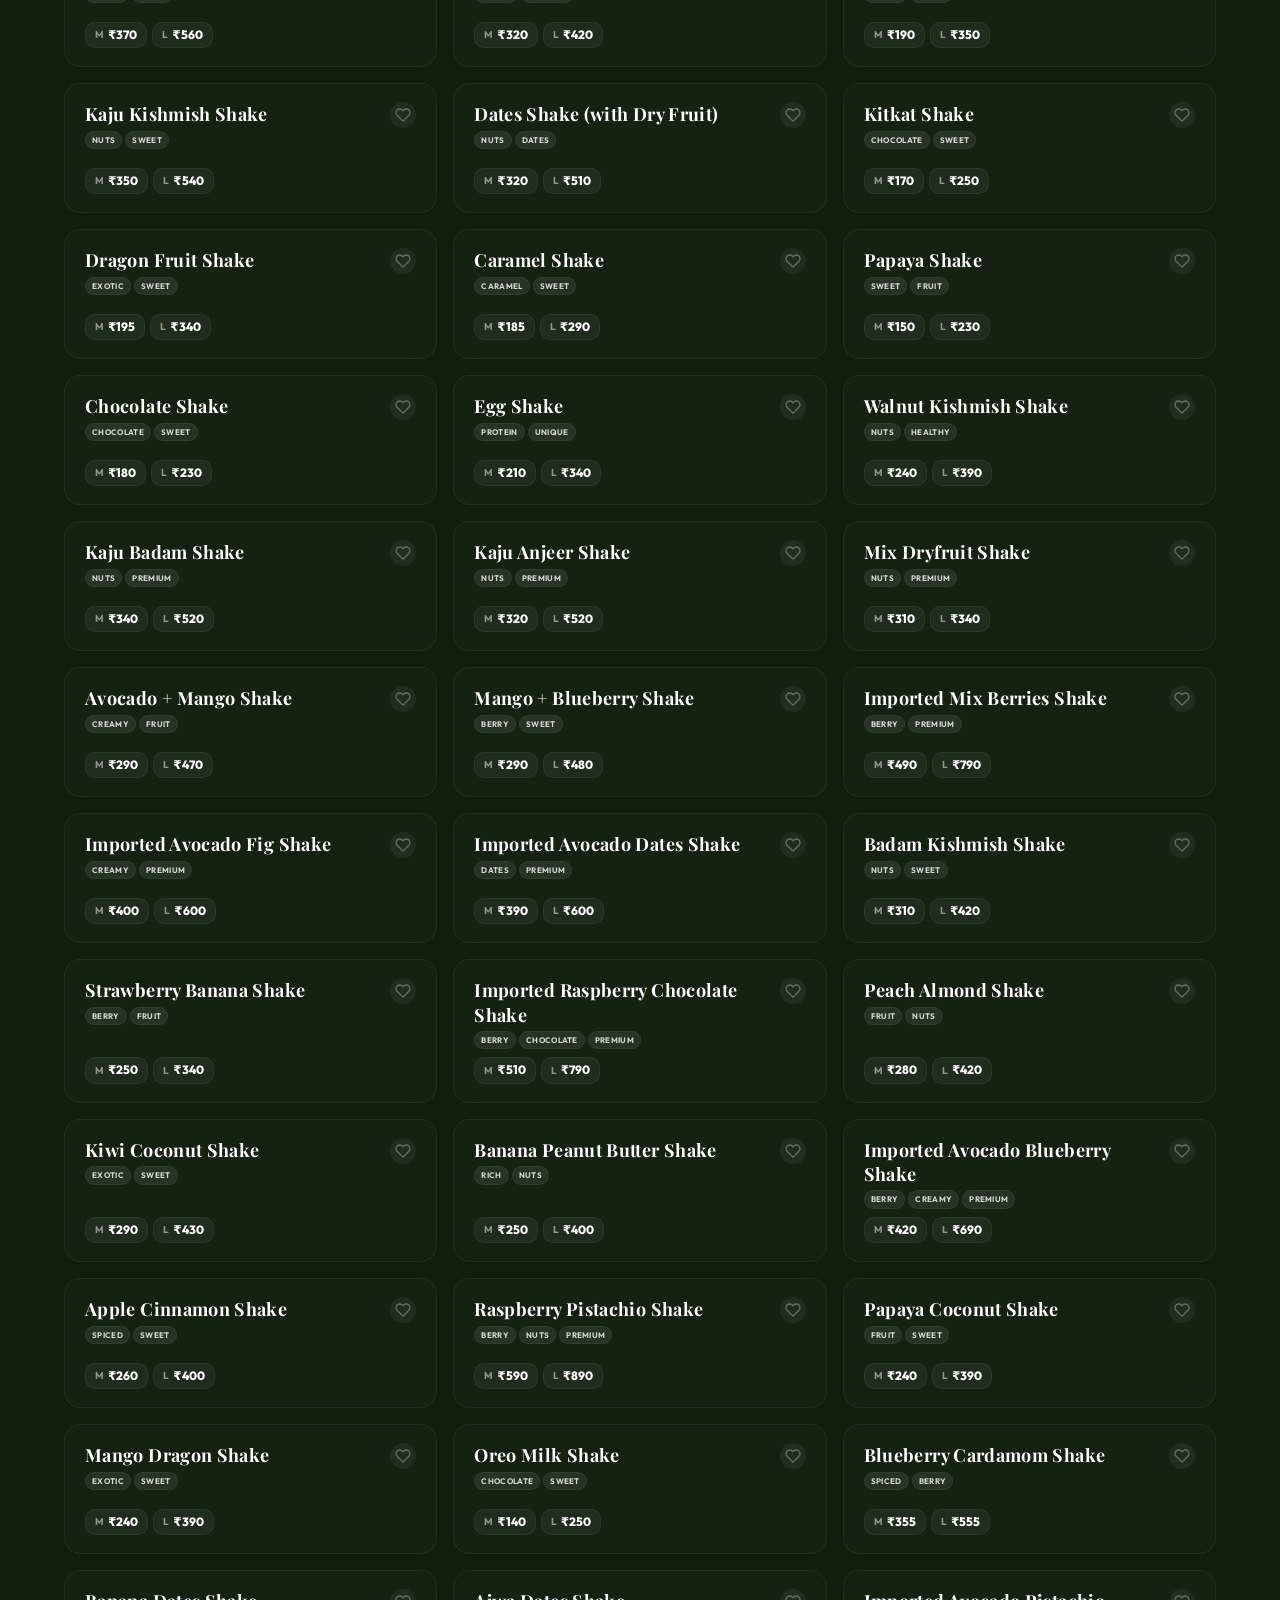
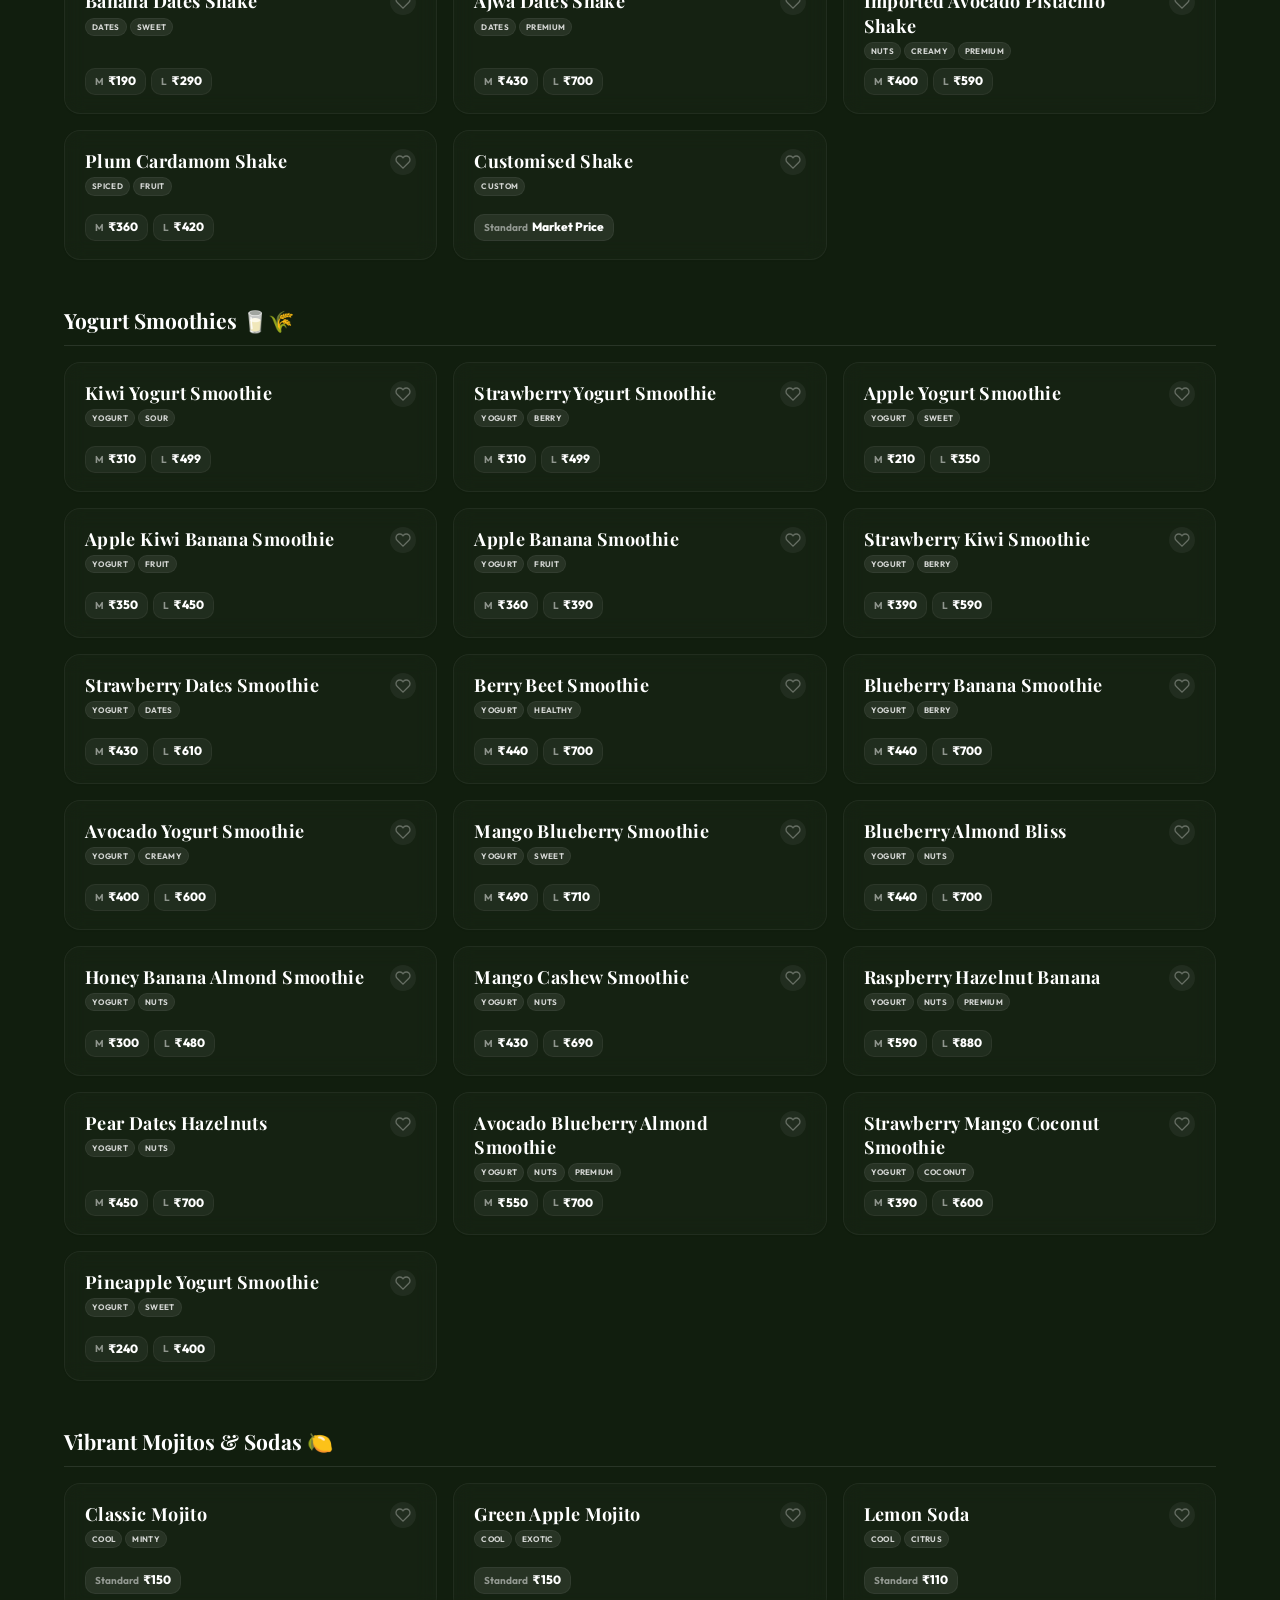
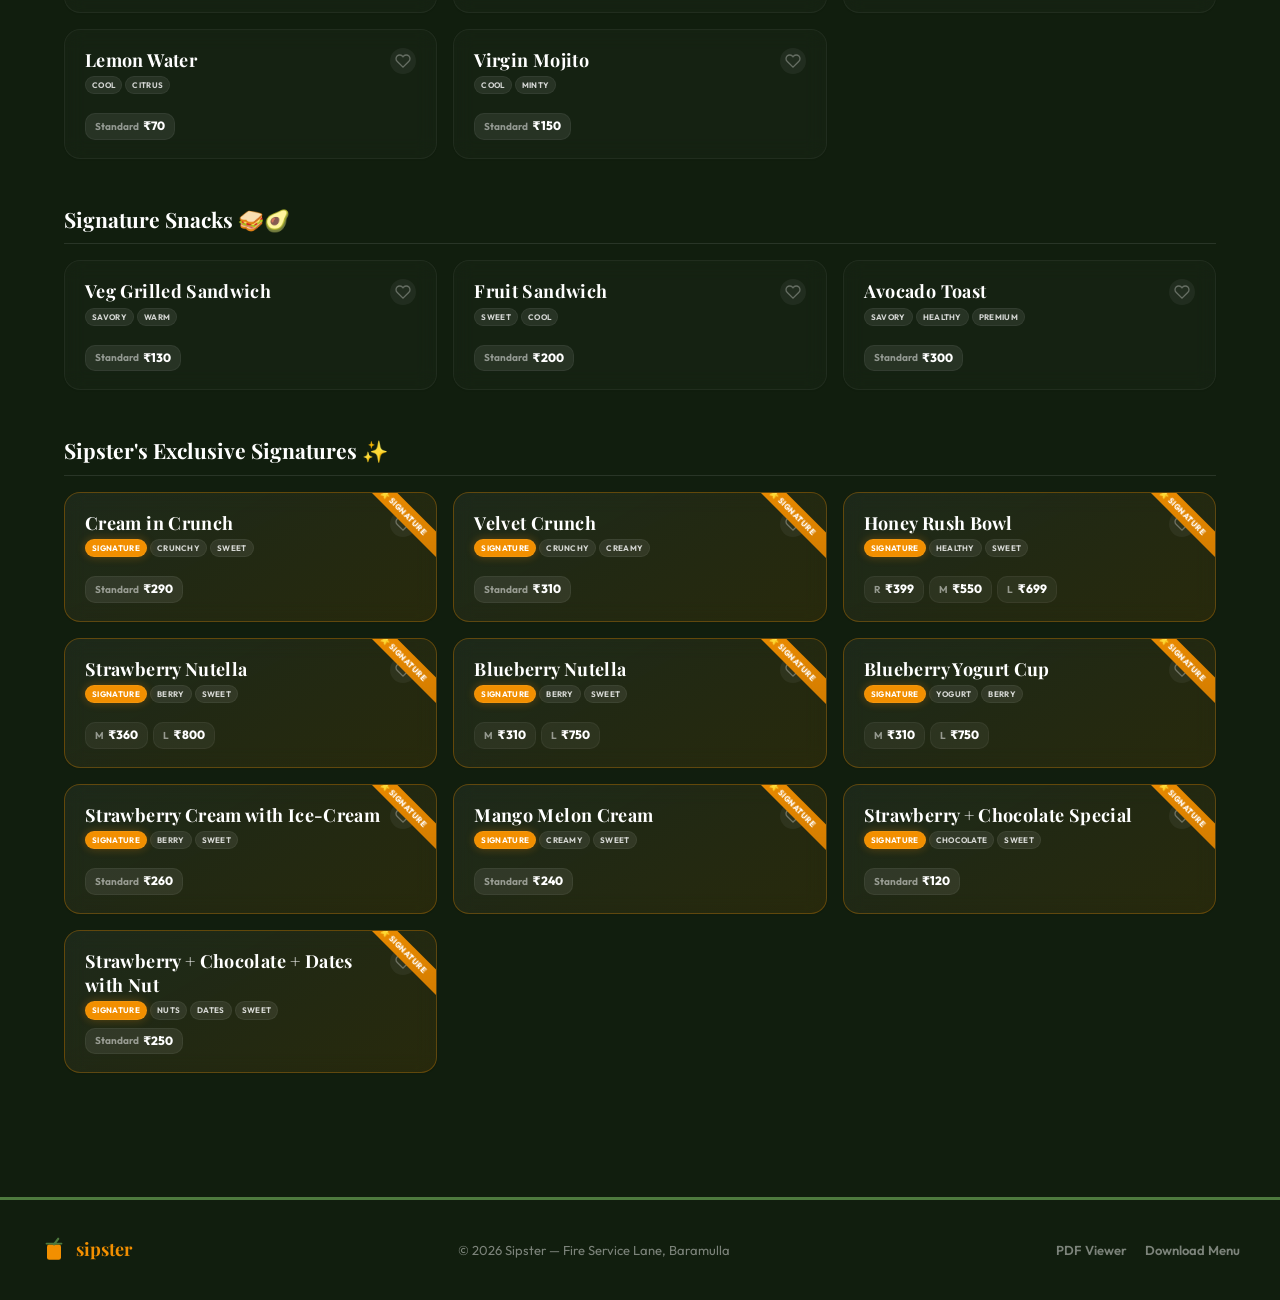
==== commit 1715d733: "feat: applied full site cinematic dark premium theme" ====
--- a/index.html
+++ b/index.html
@@ -14,7 +14,7 @@
   <link
     href="https://fonts.googleapis.com/css2?family=Outfit:wght@300;400;500;600;700;800;900&family=Playfair+Display:ital,wght@0,400;0,600;0,700;0,800;1,400;1,600&display=swap"
     rel="stylesheet">
-  <link rel="stylesheet" href="styles.css?v=4">
+  <link rel="stylesheet" href="styles.css?v=5">
   <script src="qrcode.min.js"></script>
 </head>
 
--- a/styles.css
+++ b/styles.css
@@ -507,15 +507,182 @@
   padding-top: 0;
 }
 .menu-nav-section {
-  background: var(--cream);
+  background: var(--g900);
   padding-top: 80px;
   position: relative;
   z-index: 10;
   border-radius: 40px 40px 0 0;
   margin-top: -40px;
+  border-top: 1px solid rgba(255,255,255,0.05);
 }
 
 @media(max-width: 960px) {
   .sig-grid { grid-template-columns: 1fr; gap: 40px; }
   .sig-img { transform: scale(1); }
 }
+
+/* =========================================================
+   FULL SITE PREMIUM DARK OVERRIDES
+   ========================================================= */
+
+body {
+  background: var(--g900) !important;
+  color: rgba(255,255,255,0.8);
+}
+
+/* Typography & Headings */
+.menu-heading h2, .category-section-title {
+  color: var(--white);
+}
+.category-section-title {
+  border-bottom: 1px solid rgba(255,255,255,0.1);
+}
+.item-count {
+  color: rgba(255,255,255,0.5);
+}
+.no-results {
+  background: rgba(255,255,255,0.02);
+  border-color: rgba(255,255,255,0.1);
+}
+
+/* Search Bar */
+.search-bar input {
+  background: rgba(255,255,255,0.03);
+  border: 1px solid rgba(255,255,255,0.1);
+  color: var(--white);
+}
+.search-bar input::placeholder {
+  color: rgba(255,255,255,0.3);
+}
+.search-bar input:focus {
+  background: rgba(255,255,255,0.08);
+  border-color: var(--o500);
+  box-shadow: 0 0 0 4px rgba(242, 143, 0, 0.15);
+}
+.search-bar-icon {
+  color: rgba(255,255,255,0.5);
+}
+
+/* Category Pills */
+.pill {
+  background: rgba(255,255,255,0.03);
+  border: 1px solid rgba(255,255,255,0.1);
+  color: rgba(255,255,255,0.7);
+}
+.pill:hover {
+  border-color: rgba(255,255,255,0.3);
+  color: var(--white);
+}
+.pill.active {
+  background: var(--o500);
+  color: var(--white);
+  border-color: var(--o500);
+  box-shadow: 0 4px 20px rgba(242, 143, 0, 0.3);
+}
+
+/* Menu Cards (Glassmorphism) */
+.menu-card {
+  background: rgba(255,255,255,0.02);
+  border: 1px solid rgba(255,255,255,0.05);
+  backdrop-filter: blur(10px);
+}
+.menu-card:hover {
+  border-color: rgba(255,255,255,0.15);
+  box-shadow: 0 10px 30px rgba(0,0,0,0.5), 0 0 20px rgba(255,255,255,0.02);
+  transform: translateY(-5px);
+}
+.featured-card {
+  background: linear-gradient(150deg, rgba(255,255,255,0.05) 0%, rgba(242,143,0,0.1) 100%);
+  border-color: rgba(242,143,0,0.3);
+}
+
+.card-title-area h4 {
+  font-family: var(--serif);
+  font-size: 18px;
+  color: var(--white);
+  letter-spacing: 0.02em;
+}
+
+/* Price Badges */
+.price-badge {
+  background: rgba(255,255,255,0.05);
+  border-color: rgba(255,255,255,0.05);
+}
+.single-price {
+  background: rgba(255,255,255,0.08);
+}
+.price-lbl {
+  color: rgba(255,255,255,0.5);
+}
+.price-val {
+  color: var(--white);
+}
+
+/* Favorite Button */
+.fav-btn {
+  background: rgba(255,255,255,0.05);
+  color: rgba(255,255,255,0.3);
+}
+.fav-btn:hover {
+  background: rgba(255,255,255,0.1);
+  color: #EF4444;
+}
+.fav-btn.active {
+  color: #EF4444;
+}
+
+/* Tag Pills (Dark Mode Adjustments) */
+[class^="tag-"] {
+  background: rgba(255,255,255,0.08) !important;
+  color: rgba(255,255,255,0.8) !important;
+  border: 1px solid rgba(255,255,255,0.05);
+}
+.tag-signature {
+  background: var(--o500) !important;
+  color: var(--white) !important;
+  box-shadow: 0 0 10px rgba(242, 143, 0, 0.3);
+}
+
+/* QR Designer (Dark Glass) */
+.qr-panel {
+  background: rgba(255,255,255,0.02);
+  border: 1px solid rgba(255,255,255,0.05);
+  backdrop-filter: blur(10px);
+}
+.qr-panel-head h3 {
+  color: var(--white);
+}
+.qr-panel-head p {
+  color: rgba(255,255,255,0.5);
+}
+.qr-panel-head {
+  border-bottom: 1px solid rgba(255,255,255,0.05);
+}
+.field label {
+  color: rgba(255,255,255,0.6);
+}
+.field input[type="url"], .field input[type="text"], .field select {
+  background: rgba(255,255,255,0.03);
+  border: 1px solid rgba(255,255,255,0.1);
+  color: var(--white);
+}
+.field input:focus, .field select:focus {
+  background: rgba(255,255,255,0.08);
+  border-color: var(--o500);
+  box-shadow: 0 0 0 3px rgba(242, 143, 0, 0.15);
+}
+.color-wrap {
+  background: rgba(255,255,255,0.03);
+  border: 1px solid rgba(255,255,255,0.1);
+}
+.color-wrap span {
+  color: rgba(255,255,255,0.7);
+}
+.check-row span {
+  color: rgba(255,255,255,0.7);
+}
+.canvas-wrap {
+  background: #ffffff; /* Keep canvas background white for scannability */
+  border-color: rgba(255,255,255,0.1);
+  padding: 10px;
+}
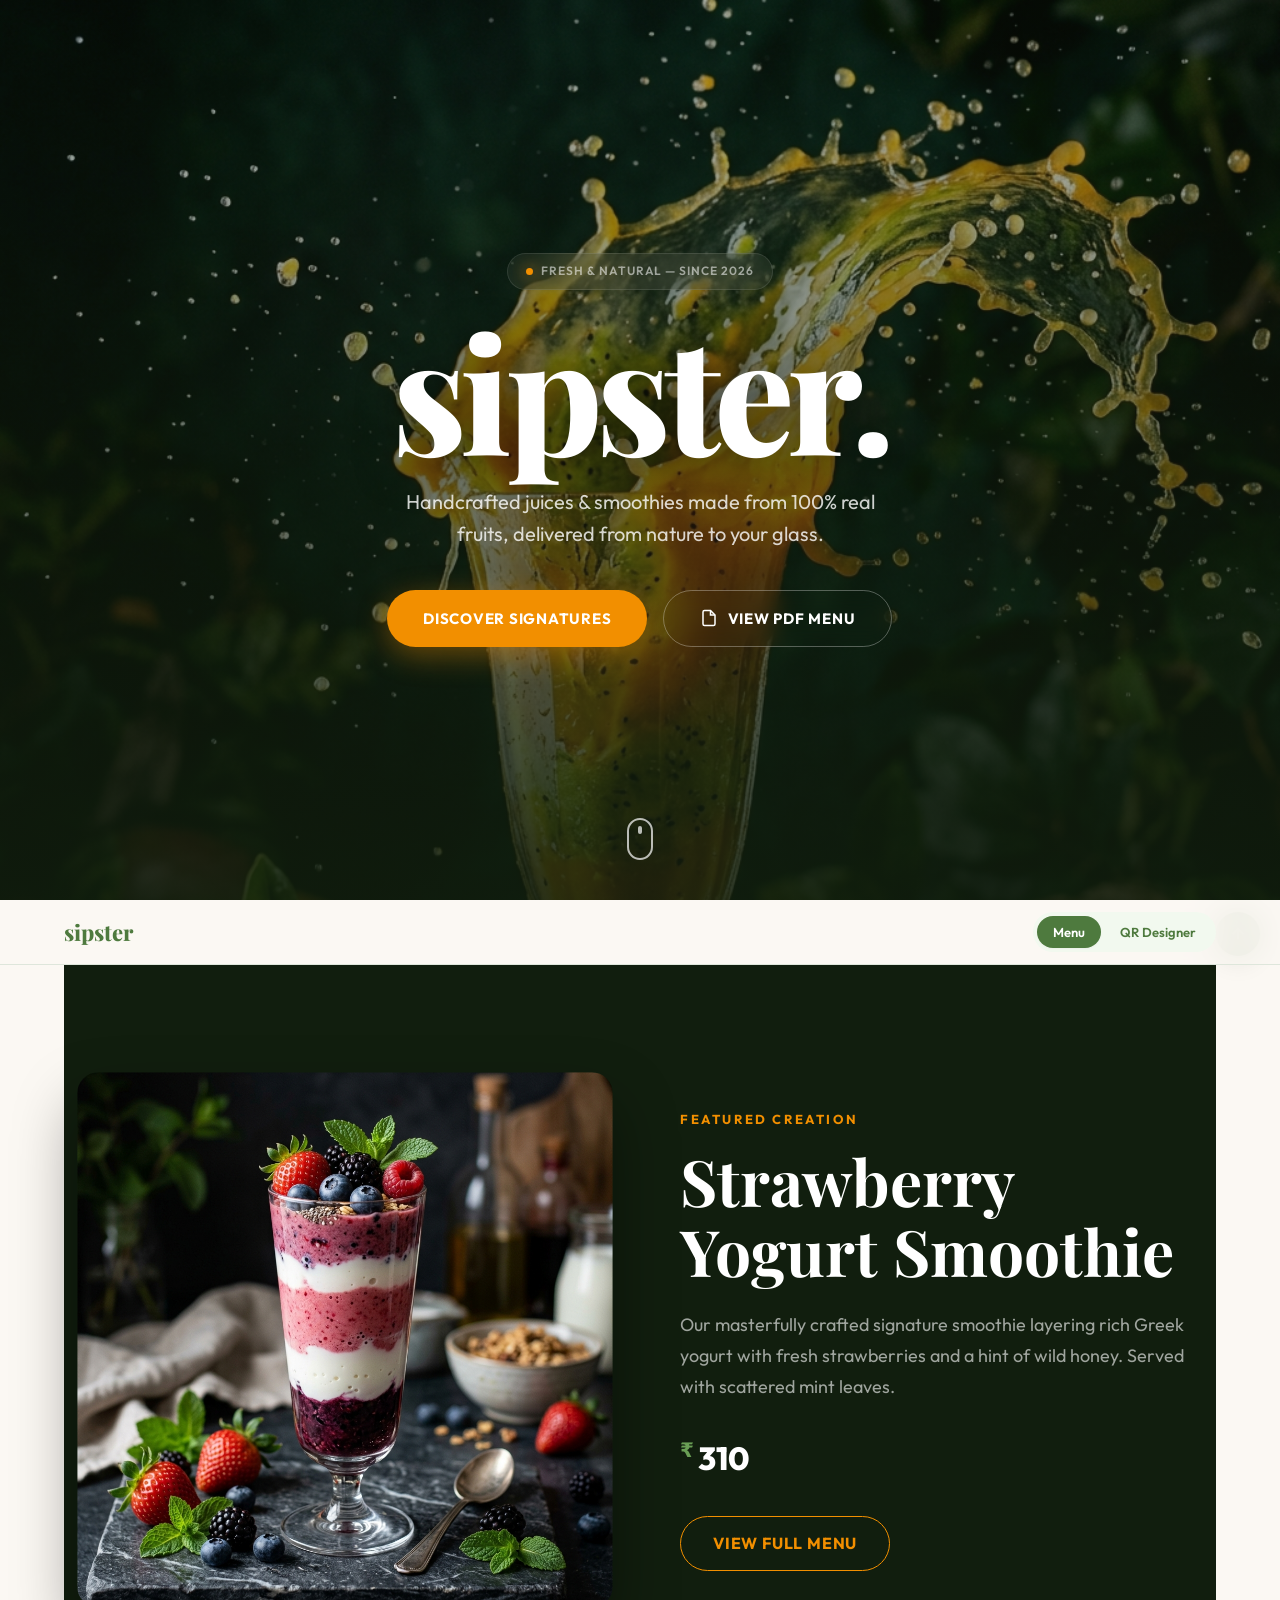
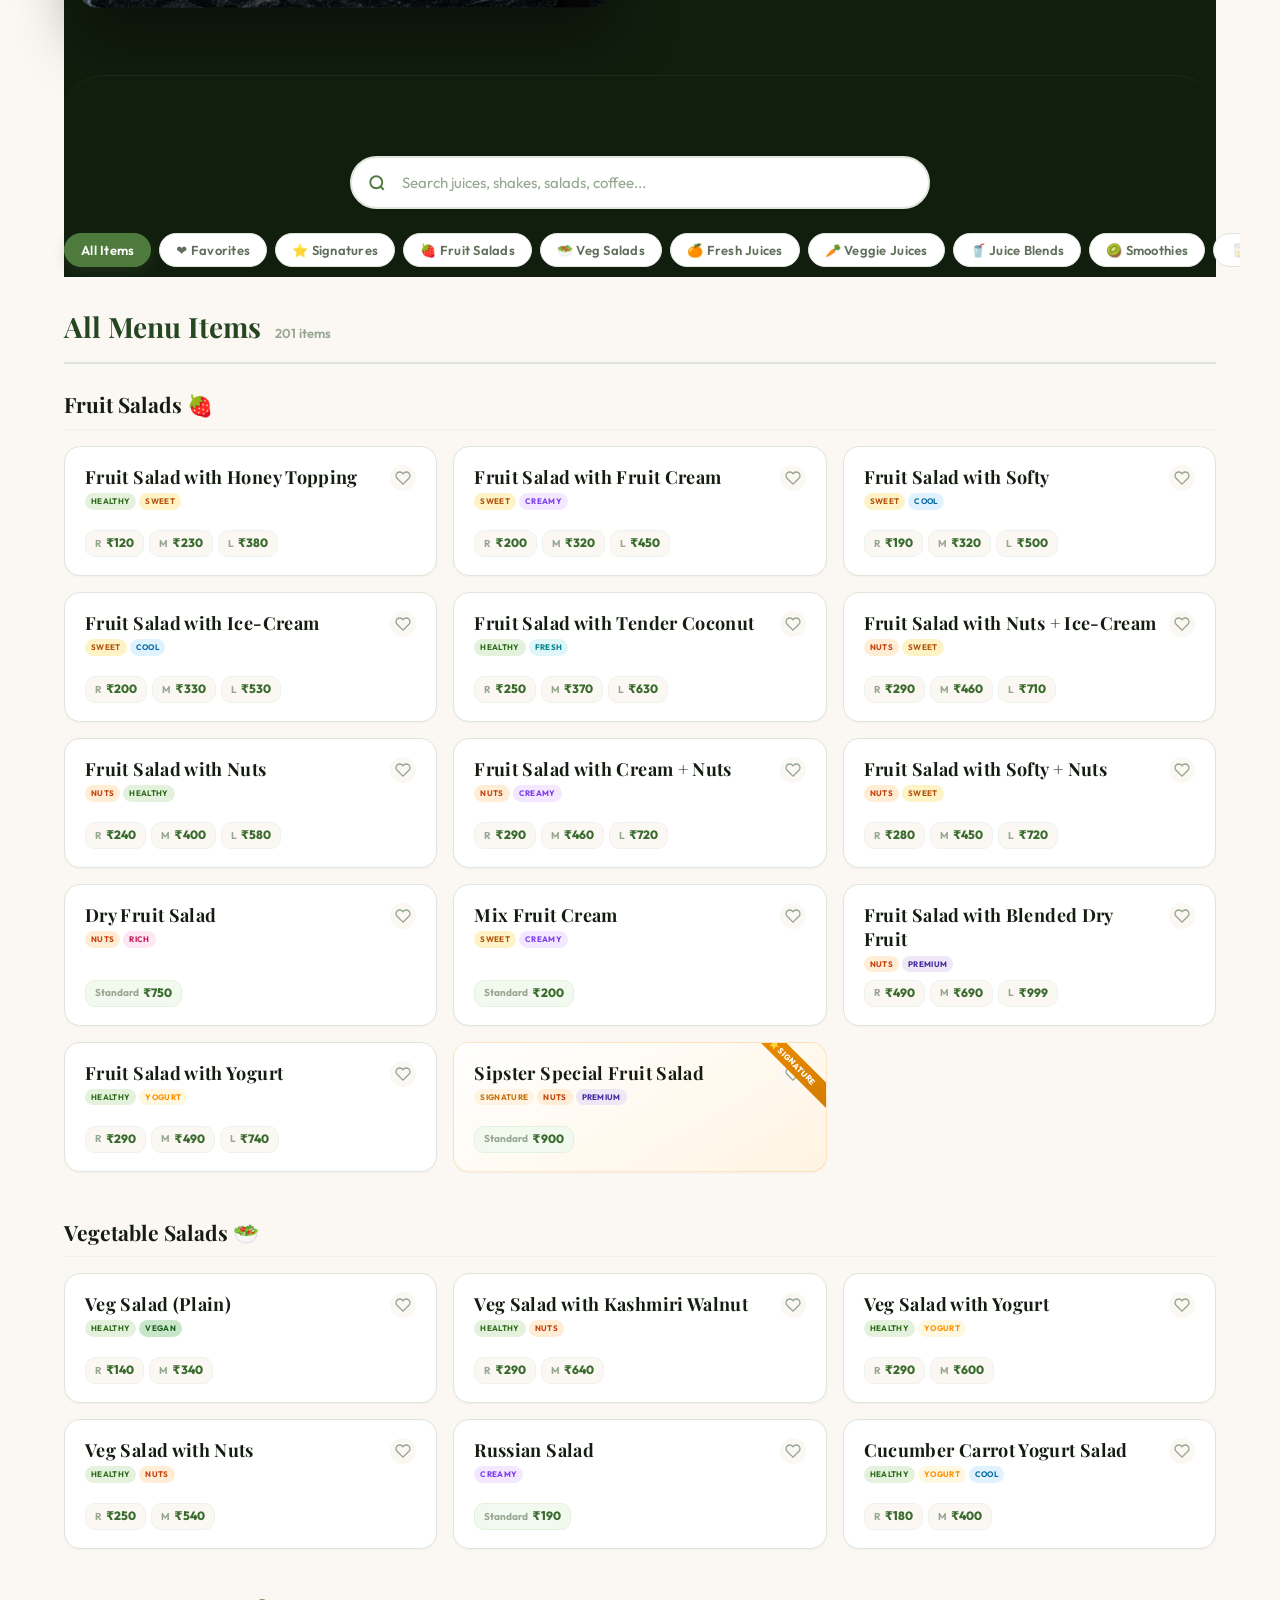
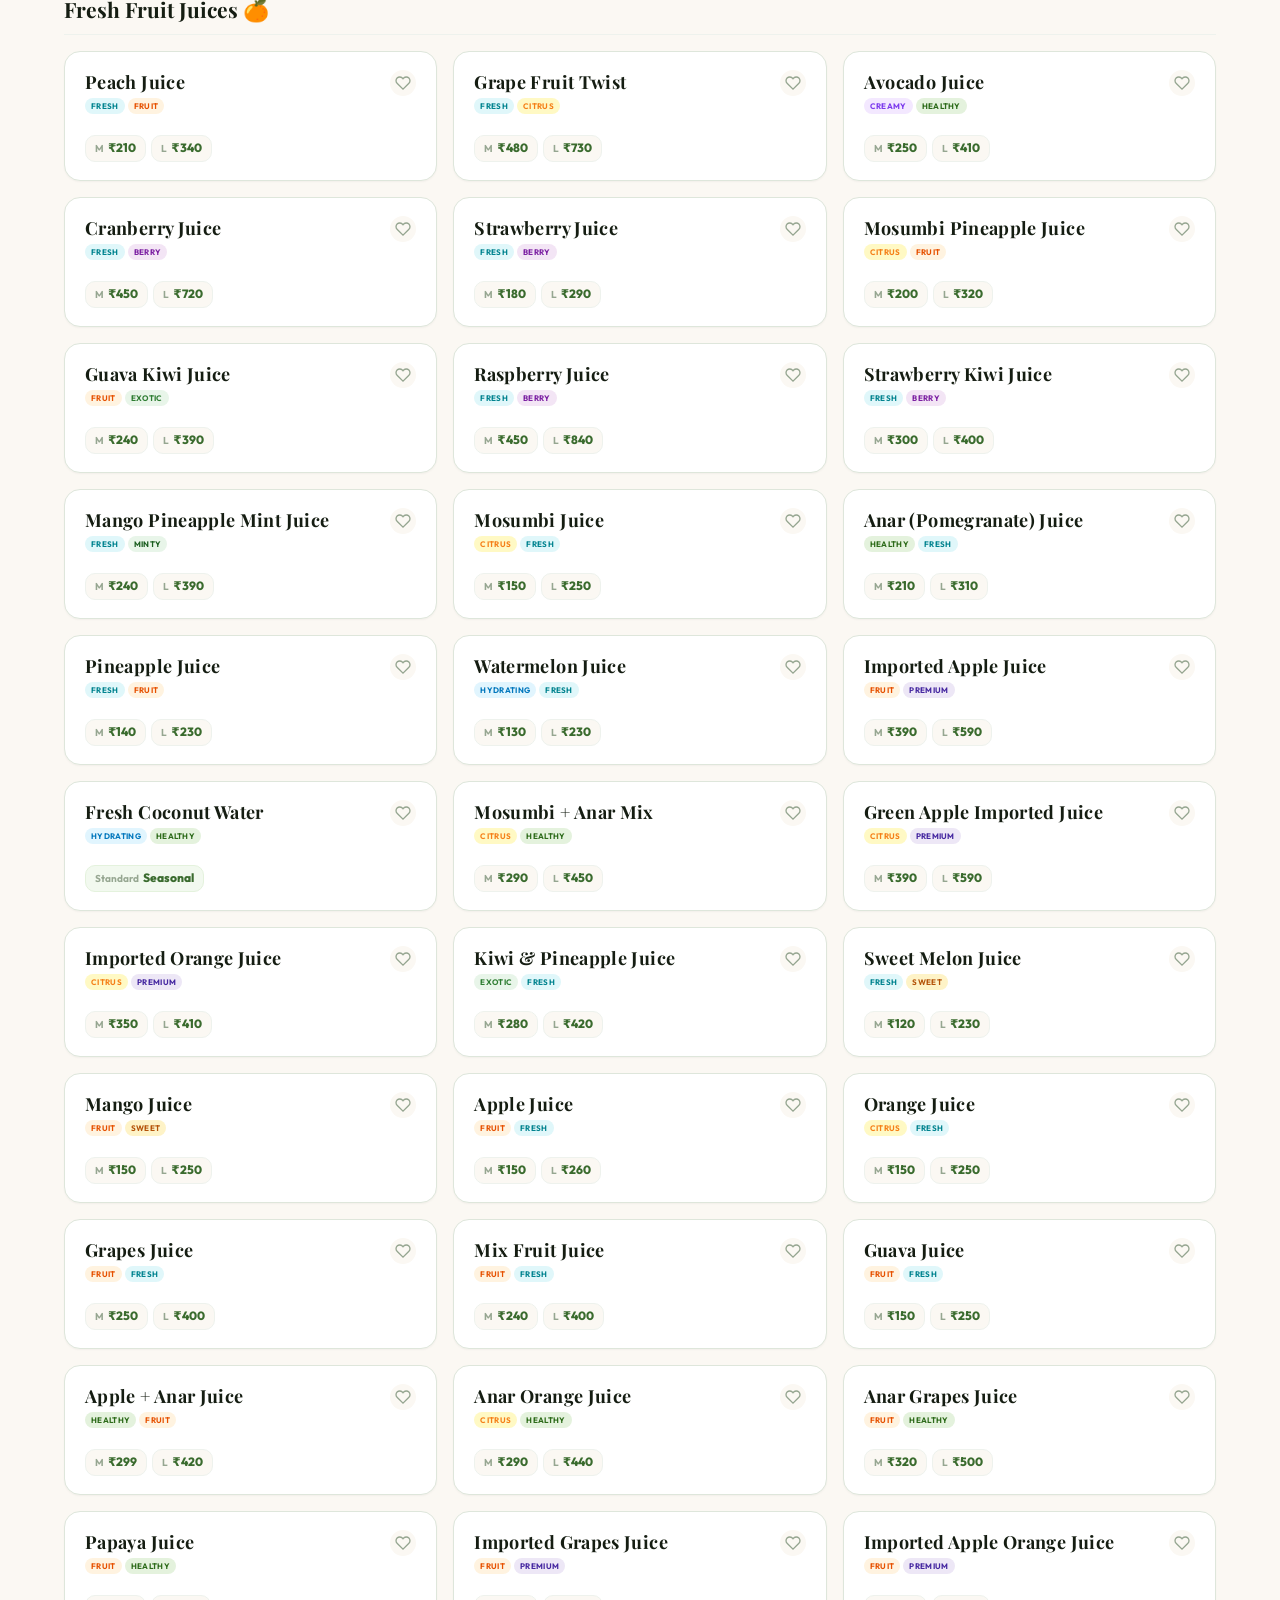
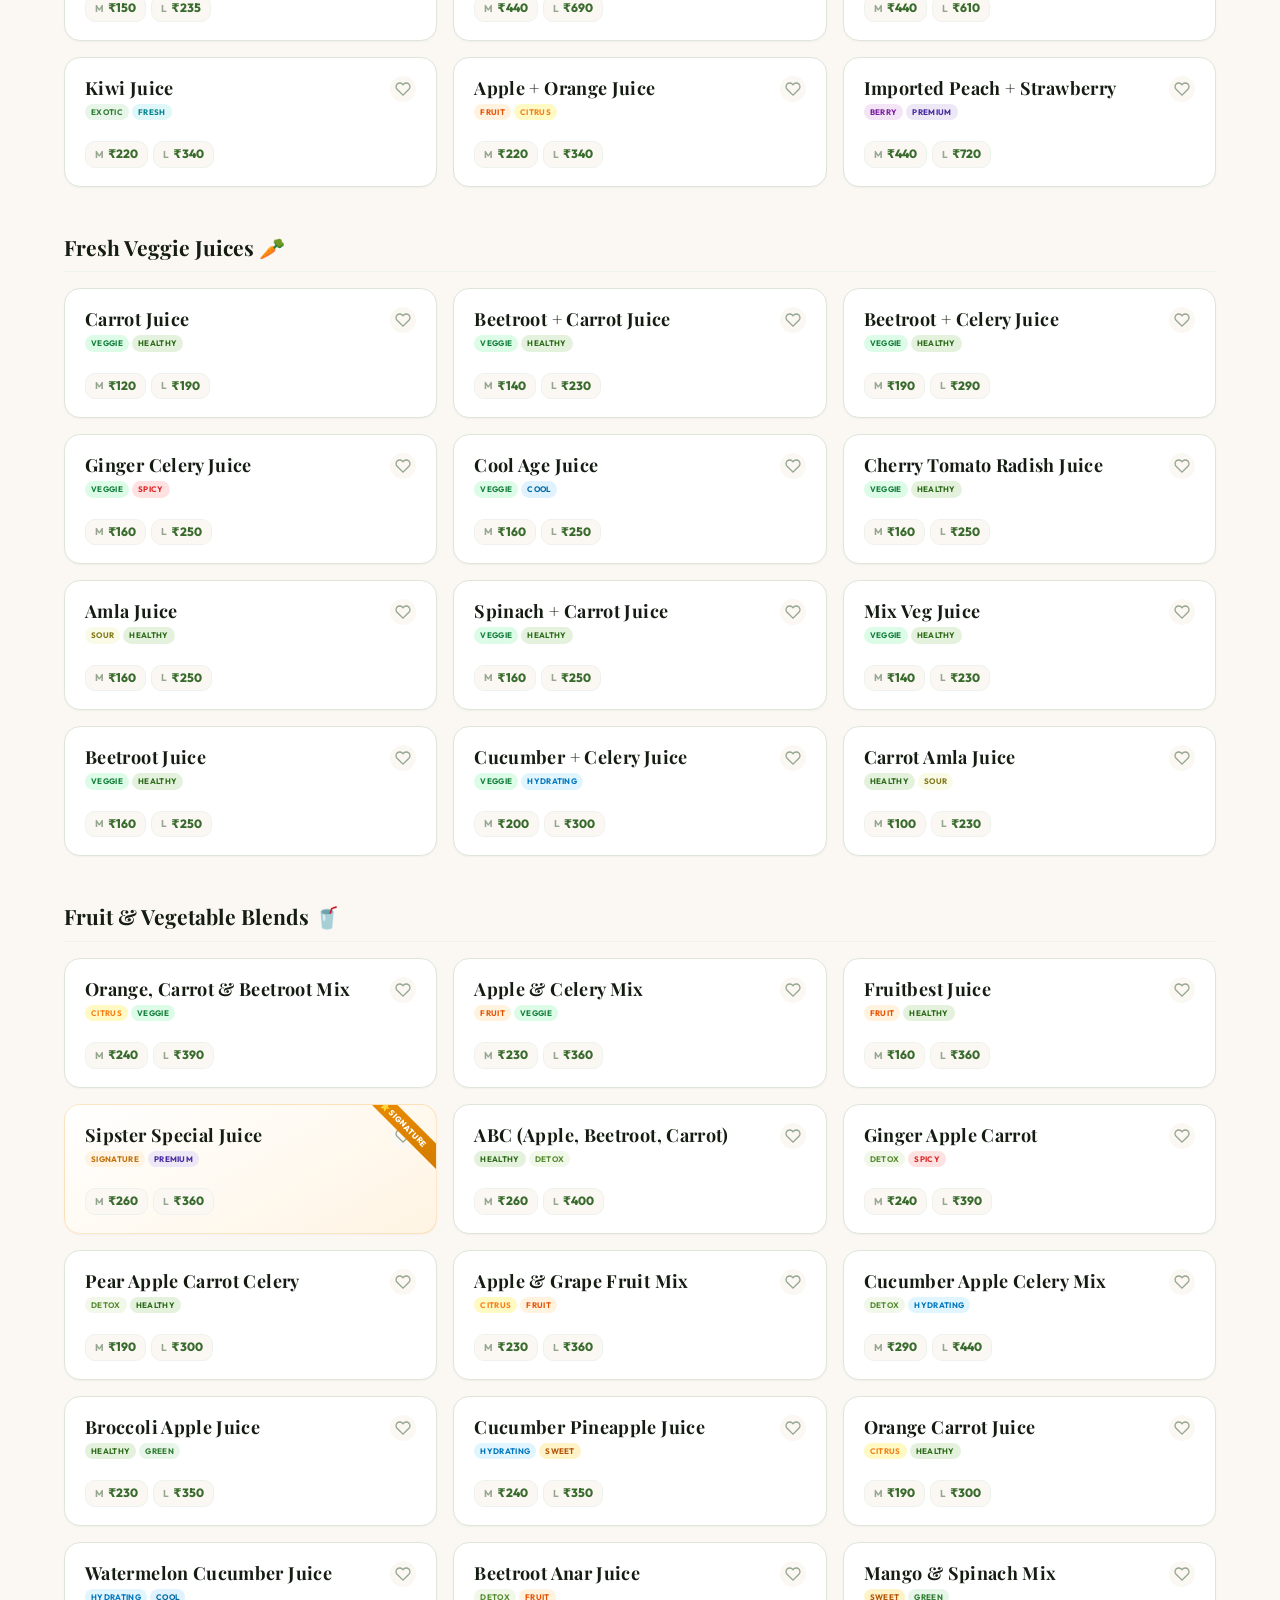
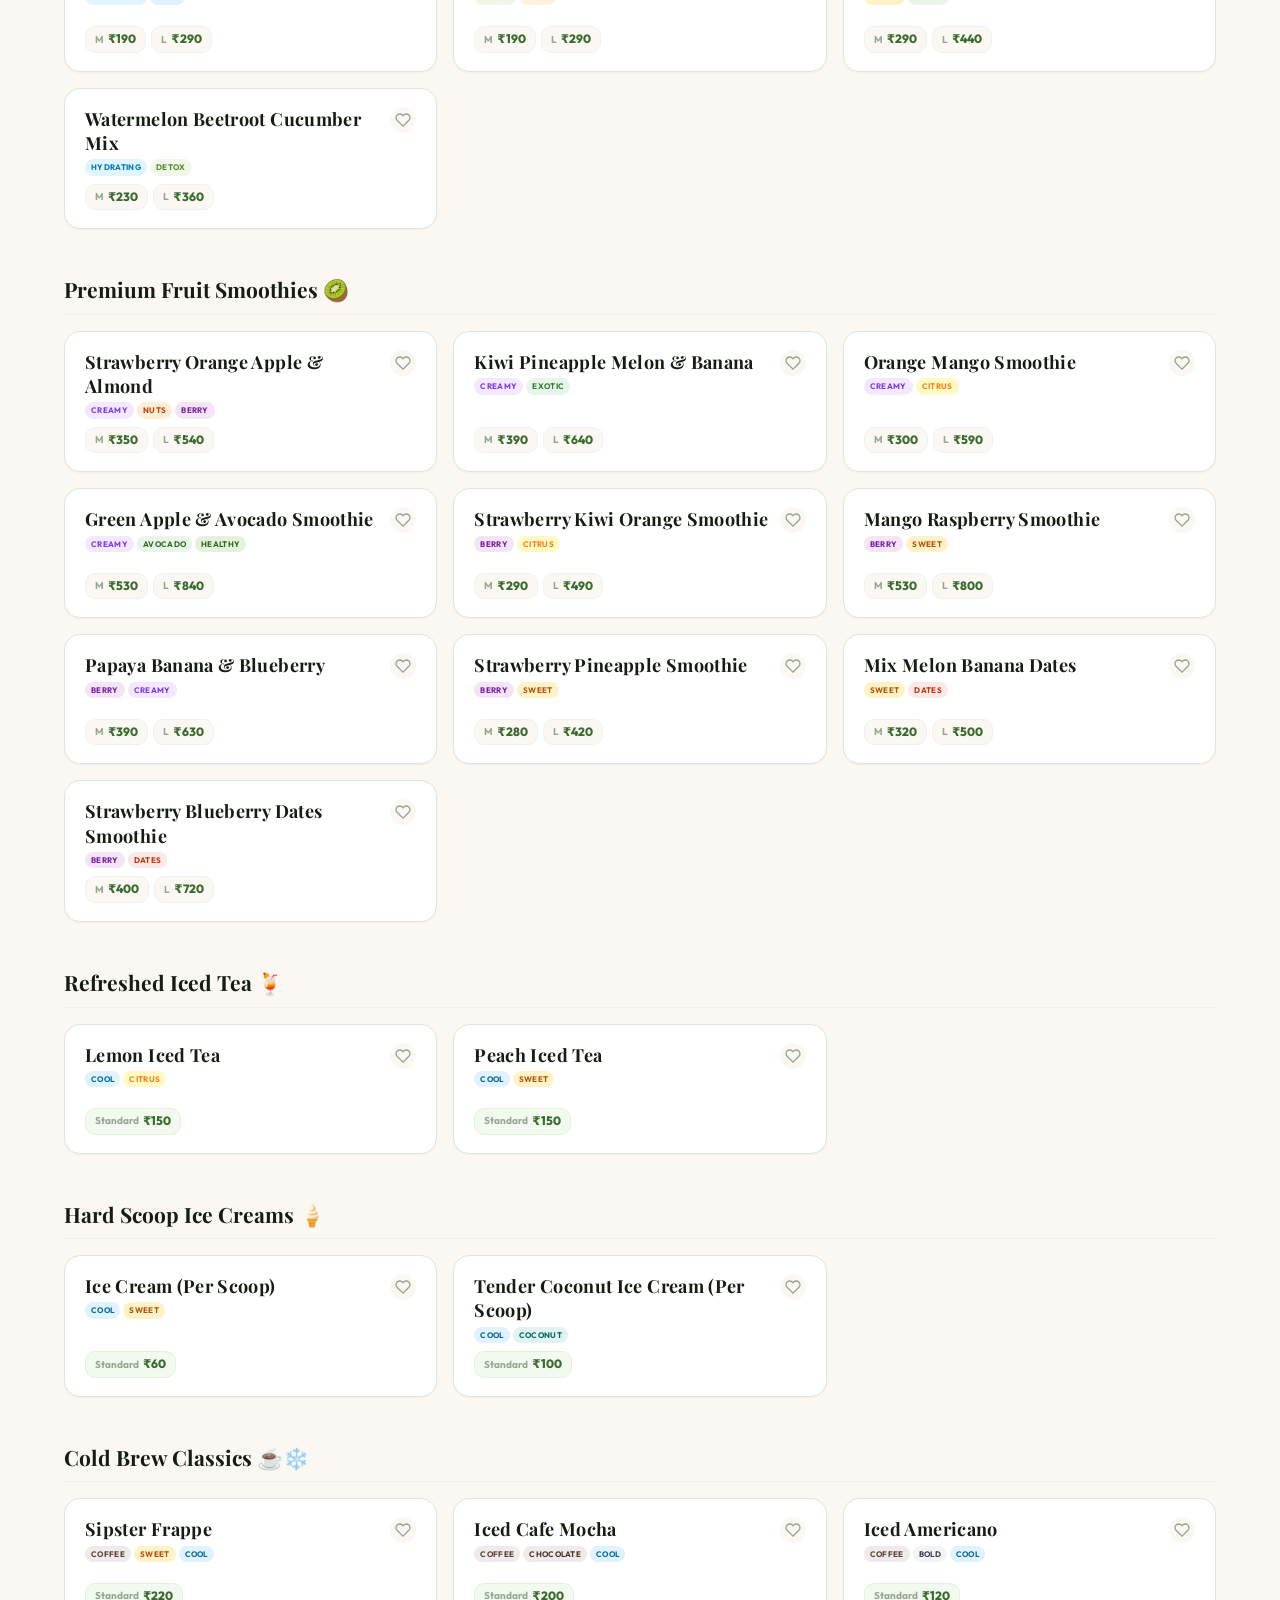
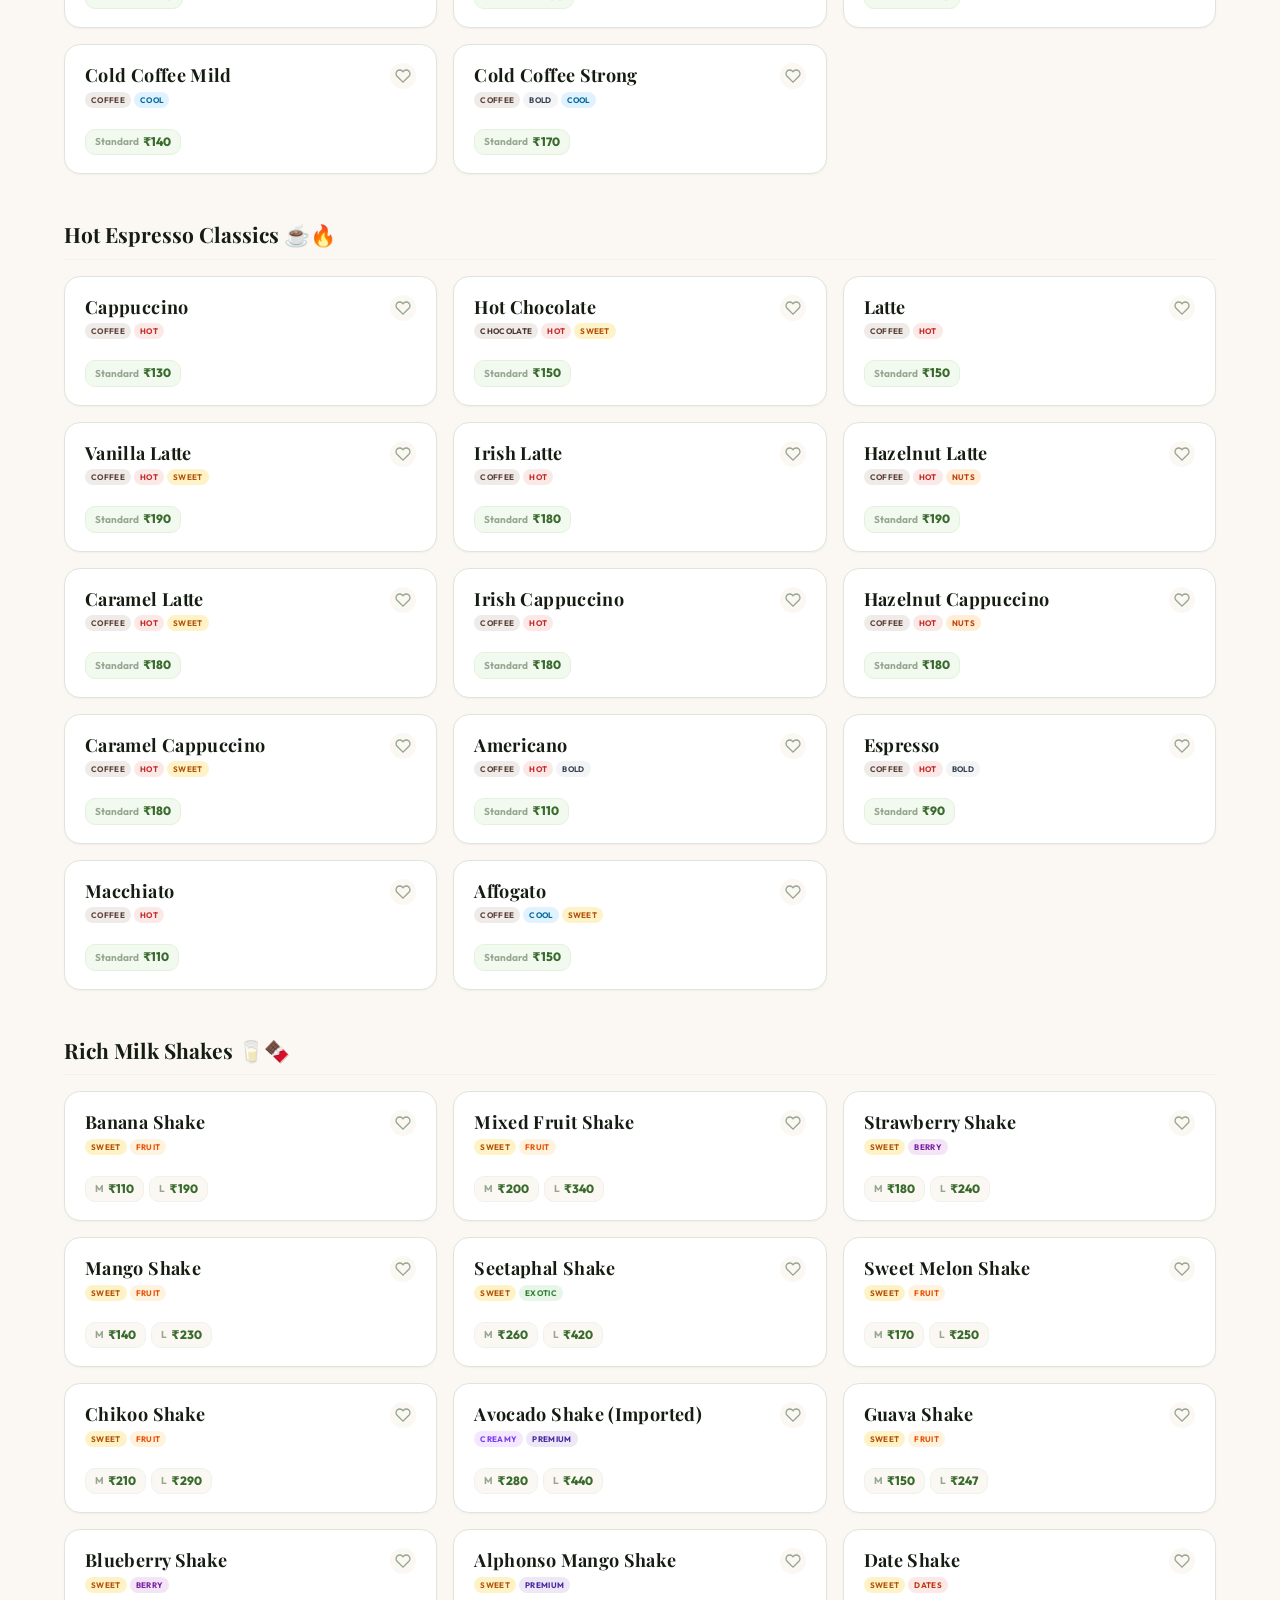
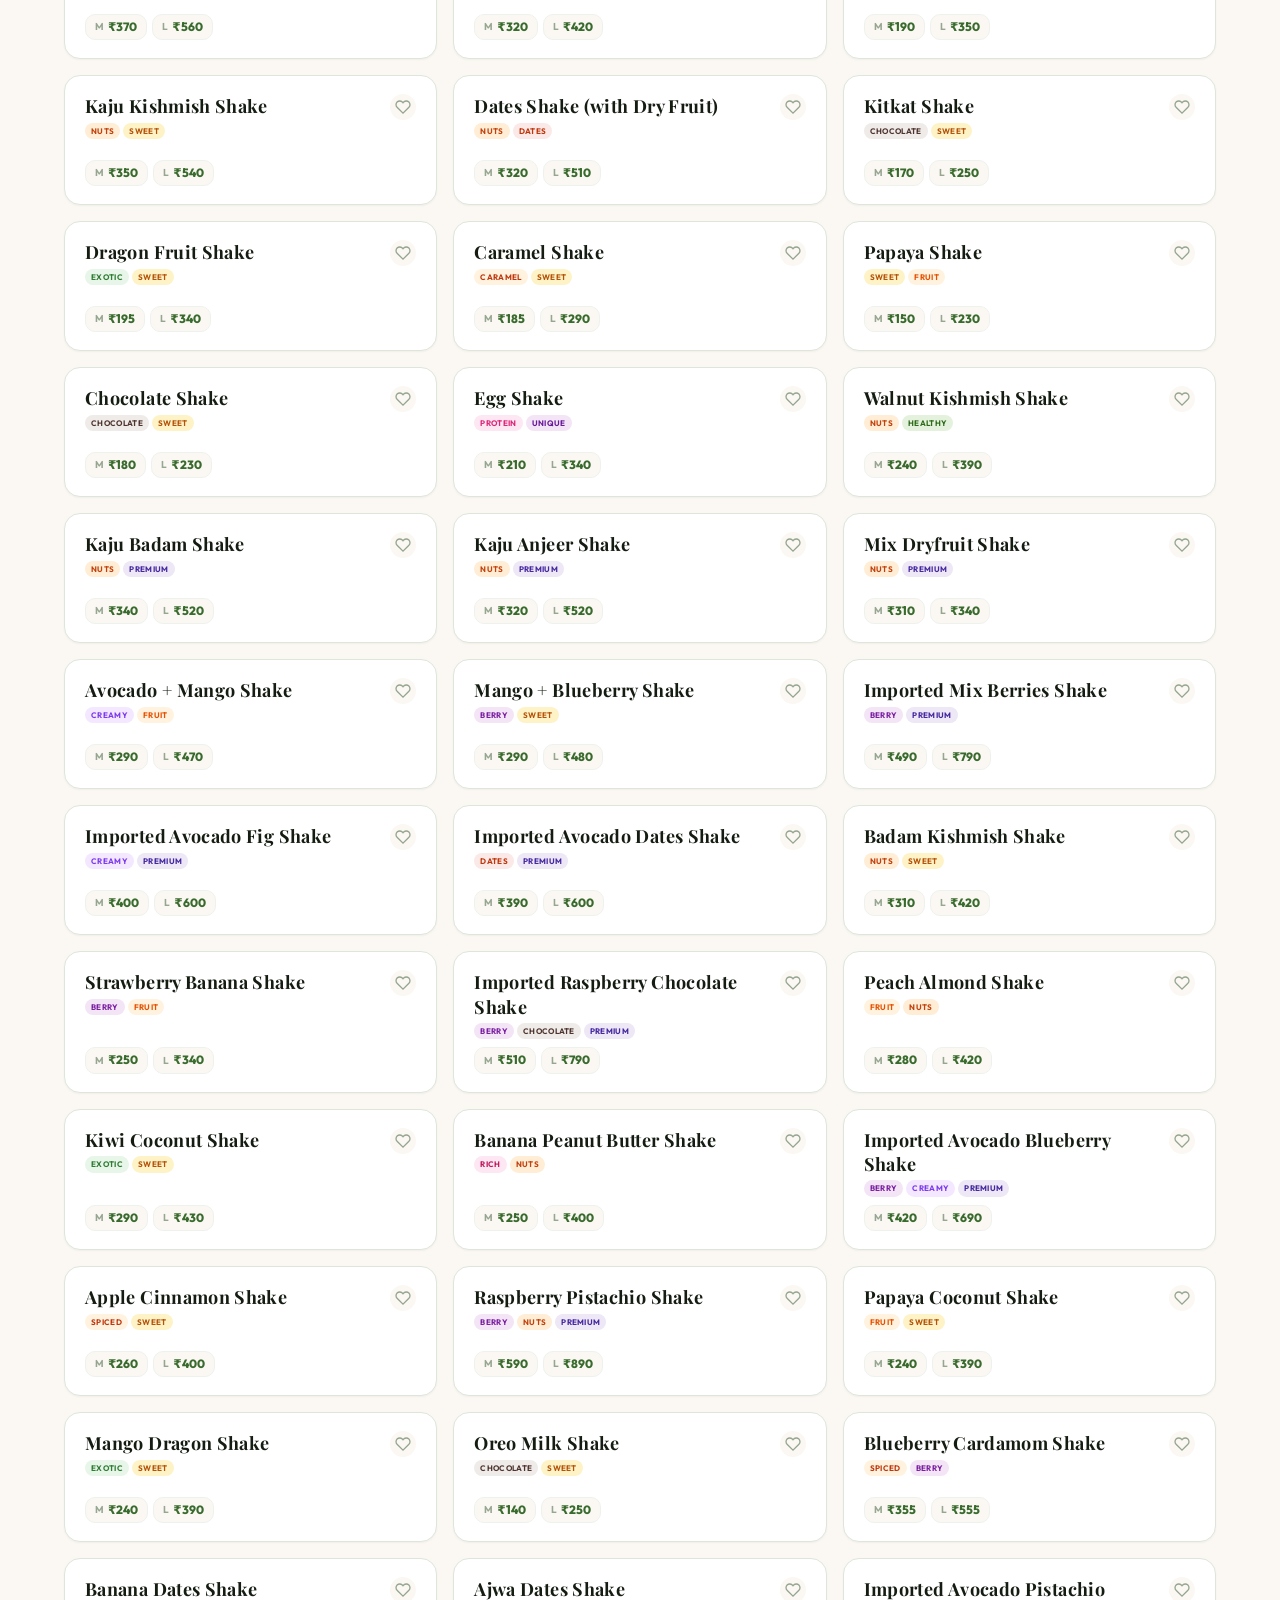
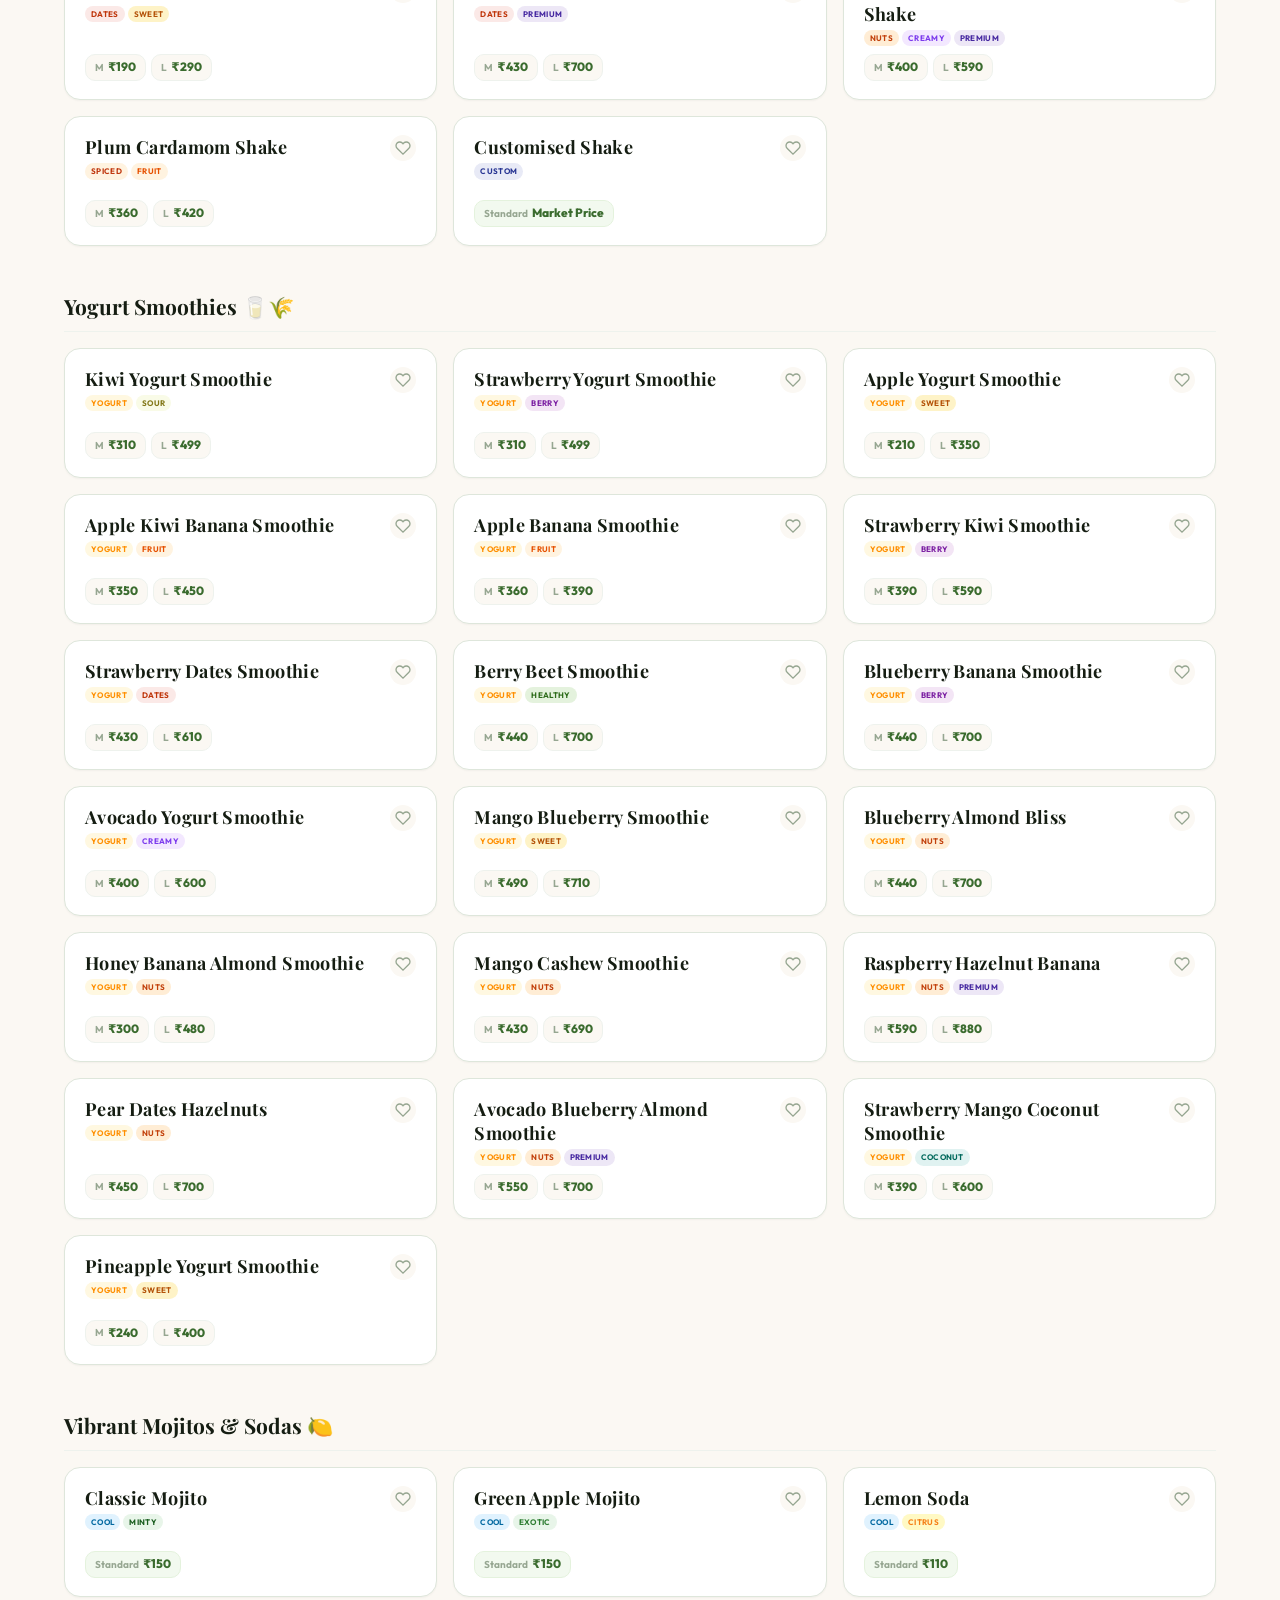
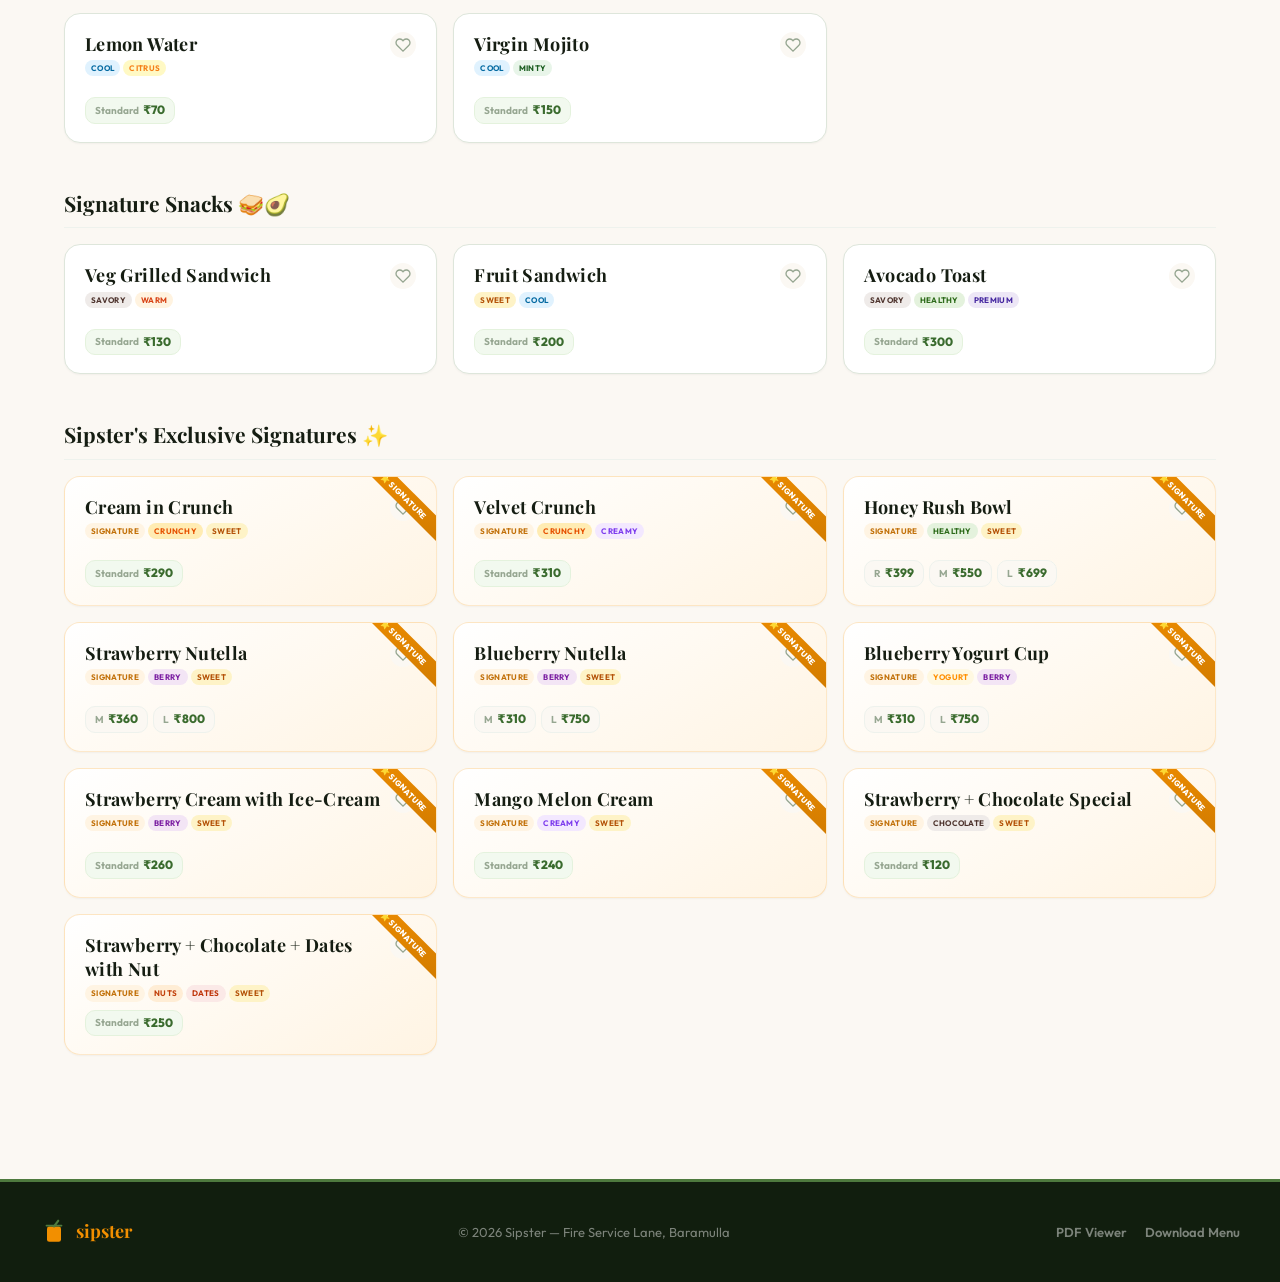
==== commit 52575ae4: "style: dial back dark mode, reverting menu to light clean design while preserving premium typography" ====
--- a/index.html
+++ b/index.html
@@ -14,7 +14,7 @@
   <link
     href="https://fonts.googleapis.com/css2?family=Outfit:wght@300;400;500;600;700;800;900&family=Playfair+Display:ital,wght@0,400;0,600;0,700;0,800;1,400;1,600&display=swap"
     rel="stylesheet">
-  <link rel="stylesheet" href="styles.css?v=5">
+  <link rel="stylesheet" href="styles.css?v=6">
   <script src="qrcode.min.js"></script>
 </head>
 
--- a/styles.css
+++ b/styles.css
@@ -522,167 +522,32 @@
 }
 
 /* =========================================================
-   FULL SITE PREMIUM DARK OVERRIDES
+   PREMIUM LIGHT THEME UPGRADES (Reverting Dark Mode)
    ========================================================= */
 
-body {
-  background: var(--g900) !important;
-  color: rgba(255,255,255,0.8);
-}
-
 /* Typography & Headings */
-.menu-heading h2, .category-section-title {
-  color: var(--white);
-}
-.category-section-title {
-  border-bottom: 1px solid rgba(255,255,255,0.1);
-}
-.item-count {
-  color: rgba(255,255,255,0.5);
-}
-.no-results {
-  background: rgba(255,255,255,0.02);
-  border-color: rgba(255,255,255,0.1);
-}
-
-/* Search Bar */
-.search-bar input {
-  background: rgba(255,255,255,0.03);
-  border: 1px solid rgba(255,255,255,0.1);
-  color: var(--white);
-}
-.search-bar input::placeholder {
-  color: rgba(255,255,255,0.3);
-}
-.search-bar input:focus {
-  background: rgba(255,255,255,0.08);
-  border-color: var(--o500);
-  box-shadow: 0 0 0 4px rgba(242, 143, 0, 0.15);
-}
-.search-bar-icon {
-  color: rgba(255,255,255,0.5);
-}
-
-/* Category Pills */
-.pill {
-  background: rgba(255,255,255,0.03);
-  border: 1px solid rgba(255,255,255,0.1);
-  color: rgba(255,255,255,0.7);
-}
-.pill:hover {
-  border-color: rgba(255,255,255,0.3);
-  color: var(--white);
-}
-.pill.active {
-  background: var(--o500);
-  color: var(--white);
-  border-color: var(--o500);
-  box-shadow: 0 4px 20px rgba(242, 143, 0, 0.3);
-}
-
-/* Menu Cards (Glassmorphism) */
-.menu-card {
-  background: rgba(255,255,255,0.02);
-  border: 1px solid rgba(255,255,255,0.05);
-  backdrop-filter: blur(10px);
-}
-.menu-card:hover {
-  border-color: rgba(255,255,255,0.15);
-  box-shadow: 0 10px 30px rgba(0,0,0,0.5), 0 0 20px rgba(255,255,255,0.02);
-  transform: translateY(-5px);
-}
-.featured-card {
-  background: linear-gradient(150deg, rgba(255,255,255,0.05) 0%, rgba(242,143,0,0.1) 100%);
-  border-color: rgba(242,143,0,0.3);
-}
-
 .card-title-area h4 {
   font-family: var(--serif);
   font-size: 18px;
-  color: var(--white);
   letter-spacing: 0.02em;
 }
 
-/* Price Badges */
-.price-badge {
-  background: rgba(255,255,255,0.05);
-  border-color: rgba(255,255,255,0.05);
-}
-.single-price {
-  background: rgba(255,255,255,0.08);
-}
-.price-lbl {
-  color: rgba(255,255,255,0.5);
-}
-.price-val {
-  color: var(--white);
-}
-
-/* Favorite Button */
-.fav-btn {
-  background: rgba(255,255,255,0.05);
-  color: rgba(255,255,255,0.3);
-}
-.fav-btn:hover {
-  background: rgba(255,255,255,0.1);
-  color: #EF4444;
-}
-.fav-btn.active {
-  color: #EF4444;
-}
-
-/* Tag Pills (Dark Mode Adjustments) */
-[class^="tag-"] {
-  background: rgba(255,255,255,0.08) !important;
-  color: rgba(255,255,255,0.8) !important;
-  border: 1px solid rgba(255,255,255,0.05);
-}
-.tag-signature {
-  background: var(--o500) !important;
-  color: var(--white) !important;
-  box-shadow: 0 0 10px rgba(242, 143, 0, 0.3);
-}
-
-/* QR Designer (Dark Glass) */
-.qr-panel {
-  background: rgba(255,255,255,0.02);
-  border: 1px solid rgba(255,255,255,0.05);
-  backdrop-filter: blur(10px);
-}
-.qr-panel-head h3 {
-  color: var(--white);
-}
-.qr-panel-head p {
-  color: rgba(255,255,255,0.5);
-}
-.qr-panel-head {
-  border-bottom: 1px solid rgba(255,255,255,0.05);
-}
-.field label {
-  color: rgba(255,255,255,0.6);
-}
-.field input[type="url"], .field input[type="text"], .field select {
-  background: rgba(255,255,255,0.03);
-  border: 1px solid rgba(255,255,255,0.1);
-  color: var(--white);
-}
-.field input:focus, .field select:focus {
-  background: rgba(255,255,255,0.08);
-  border-color: var(--o500);
-  box-shadow: 0 0 0 3px rgba(242, 143, 0, 0.15);
-}
-.color-wrap {
-  background: rgba(255,255,255,0.03);
-  border: 1px solid rgba(255,255,255,0.1);
-}
-.color-wrap span {
-  color: rgba(255,255,255,0.7);
-}
-.check-row span {
-  color: rgba(255,255,255,0.7);
-}
-.canvas-wrap {
-  background: #ffffff; /* Keep canvas background white for scannability */
-  border-color: rgba(255,255,255,0.1);
-  padding: 10px;
-}
+/* Elevated Shadows on hover */
+.menu-card {
+  transition: all 0.3s cubic-bezier(0.175, 0.885, 0.32, 1.275);
+}
+.menu-card:hover {
+  transform: translateY(-5px);
+  box-shadow: 0 12px 24px rgba(0,0,0,0.08), 0 4px 8px rgba(0,0,0,0.04);
+  border-color: rgba(242, 143, 0, 0.3);
+}
+
+/* Category Pills Refinement */
+.pill {
+  font-family: var(--sans);
+  letter-spacing: 0.02em;
+}
+.pill:hover {
+  background: var(--cream);
+  border-color: var(--o200);
+}
